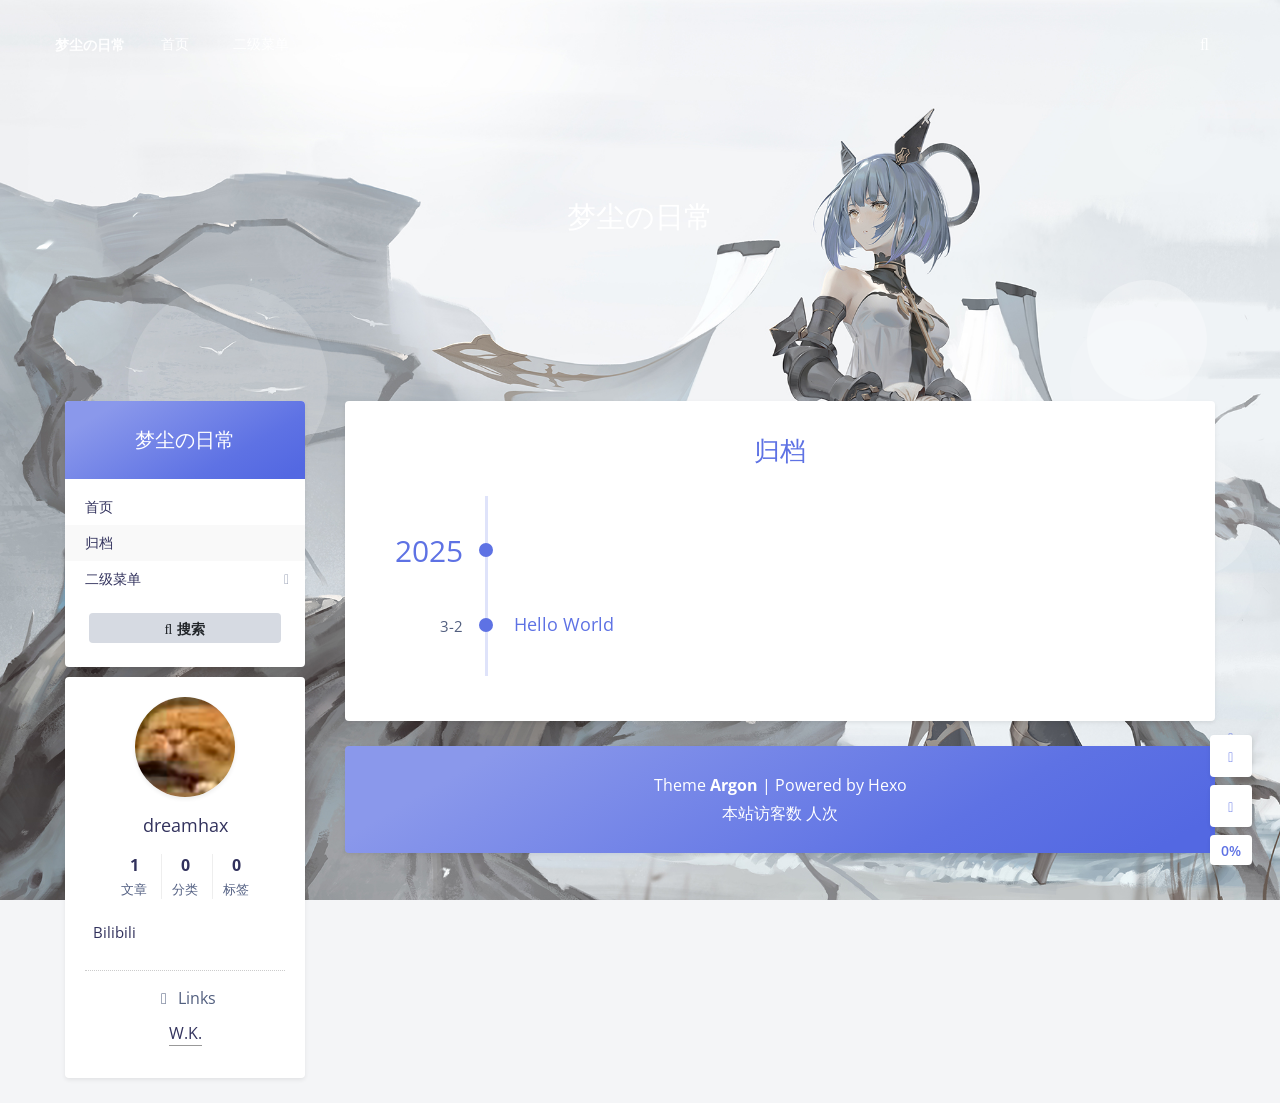
==== archives/index.html @ 92e12eee "Site updated: 2025-03-02 21:09:23" ====
<!DOCTYPE html>

<html class="article-header-style-default">
<head>
	
	<title>归档 - 梦尘の日常</title>
	<meta charset="utf-8">
	
		<meta name="viewport" content="width=device-width, initial-scale=1, maximum-scale=1, user-scalable=no">
	
	<meta property="og:type" content="website">
<meta property="og:title" content="梦尘の日常">
<meta property="og:url" content="https://dreamhax.cc/archives/index.html">
<meta property="og:site_name" content="梦尘の日常">
<meta property="og:locale" content="zh_CN">
<meta property="article:author" content="dreamhax">
<meta name="twitter:card" content="summary">

	<meta name="theme-color" content="#5e72e4">
	<meta name="theme-color-rgb" content="94,114,228">
	<meta name="theme-color-origin" content="#5e72e4">
	<meta name="argon-enable-custom-theme-color" content="true">
	<meta name="theme-card-radius" content="4">
	<meta name="theme-version" content="1.0.2">
	<link rel="icon" href="/assets/img/favicon.ico" type="image/x-icon">
	<link rel="shortcut icon" href="/assets/img/favicon.ico" type="image/x-icon">

	
<link rel="stylesheet" href="/assets/argon_css_merged.css">

	
<link rel="stylesheet" href="/style.css">

	
<link rel="stylesheet" href="//fonts.loli.net/css?family=Open+Sans:300,400,600,700|Noto+Serif+SC:300,600&display=swap.css">

	
<script src="/assets/argon_js_merged.js"></script>

	
<script src="/assets/js/argon.min.js"></script>

	
<script src="//busuanzi.ibruce.info/busuanzi/2.3/busuanzi.pure.mini.js"></script>


	

	<script>
		var argonConfig = {
			language: "zh_CN",
			
				zoomify: {
					duration: 200,
					easing: "cubic-bezier(0.4,0,0,1)",
					scale: 0.9
				},
			
			pangu: "false",
			
				lazyload: {
					threshold: 800,
					effect: "fadeIn"
				},
			
			disable_pjax: false,
			headroom: false
		}
	</script>
	<script>
		var darkmodeAutoSwitch = "false";
		function setDarkmode(enable){
			if (enable == true){
				$("html").addClass("darkmode");
			}else{
				$("html").removeClass("darkmode");
			}
			$(window).trigger("scroll");
		}
		function toggleDarkmode(){
			if ($("html").hasClass("darkmode")){
				setDarkmode(false);
				sessionStorage.setItem("Argon_Enable_Dark_Mode", "false");
			}else{
				setDarkmode(true);
				sessionStorage.setItem("Argon_Enable_Dark_Mode", "true");
			}
		}
		if (sessionStorage.getItem("Argon_Enable_Dark_Mode") == "true"){
			setDarkmode(true);
		}
		function toggleDarkmodeByPrefersColorScheme(media){
			if (sessionStorage.getItem('Argon_Enable_Dark_Mode') == "false" || sessionStorage.getItem('Argon_Enable_Dark_Mode') == "true"){
				return;
			}
			if (media.matches){
				setDarkmode(true);
			}else{
				setDarkmode(false);
			}
		}
		function toggleDarkmodeByTime(){
			if (sessionStorage.getItem('Argon_Enable_Dark_Mode') == "false" || sessionStorage.getItem('Argon_Enable_Dark_Mode') == "true"){
				return;
			}
			let hour = new Date().getHours();
			if (hour < 7 || hour >= 22){
				setDarkmode(true);
			}else{
				setDarkmode(false);
			}
		}
		if (darkmodeAutoSwitch == 'system'){
			var darkmodeMediaQuery = window.matchMedia("(prefers-color-scheme: dark)");
			darkmodeMediaQuery.addListener(toggleDarkmodeByPrefersColorScheme);
			toggleDarkmodeByPrefersColorScheme(darkmodeMediaQuery);
		}
		if (darkmodeAutoSwitch == 'time'){
			toggleDarkmodeByTime();
		}
		if (darkmodeAutoSwitch == 'alwayson'){
			setDarkmode(true);
		}

		function toggleAmoledDarkMode(){
			$("html").toggleClass("amoled-dark");
			if ($("html").hasClass("amoled-dark")){
				localStorage.setItem("Argon_Enable_Amoled_Dark_Mode", "true");
			}else{
				localStorage.setItem("Argon_Enable_Amoled_Dark_Mode", "false");
			}
		}
		if (localStorage.getItem("Argon_Enable_Amoled_Dark_Mode") == "true"){
			$("html").addClass("amoled-dark");
		}else if (localStorage.getItem("Argon_Enable_Amoled_Dark_Mode") == "false"){
			$("html").removeClass("amoled-dark");
		}
	</script>
	<script>
		if (navigator.userAgent.indexOf("Safari") !== -1 && navigator.userAgent.indexOf("Chrome") === -1){
			$("html").addClass("using-safari");
		}
	</script>

	
		
<script src="/assets/vendor/smoothscroll/smoothscroll1.js"></script>

	
<meta name="generator" content="Hexo 7.3.0"></head>



<style id="themecolor_css">
	
	:root{
		--themecolor: #5e72e4;
		--themecolor-dark0: #5368E2;
		--themecolor-dark: #485FE0;
		--themecolor-dark2: #324CDD;
		--themecolor-dark3: #233DD2;
		--themecolor-light: #8A98EB;
		--themecolor-rgbstr: 94,114,228;
		--themecolor-gradient: linear-gradient(150deg,var(--themecolor-light) 15%, var(--themecolor) 70%, var(--themecolor-dark0) 94%);

	}
</style>
<style id="theme_cardradius_css">
	:root{
		--card-radius: 4px;
	}
</style>

<body>
<div id="toolbar">
	<header class="header-global">
		<nav id="navbar-main" class="navbar navbar-main navbar-expand-lg navbar-transparent navbar-light bg-primary headroom--not-bottom headroom--not-top headroom--pinned">
			<div class="container">
				
				<button class="navbar-toggler" type="button" data-toggle="collapse" data-target="#navbar_global" aria-controls="navbar_global" aria-expanded="false" aria-label="Toggle navigation">
					<span class="navbar-toggler-icon"></span>
				</button>
				<a class="navbar-brand" href="/">梦尘の日常</a>
				<div class="navbar-collapse collapse" id="navbar_global">
					<div class="navbar-collapse-header">
						<div class="row">
							<div class="col-6 collapse-brand"></div>
							<div class="col-6 collapse-close">
								<button type="button" class="navbar-toggler" data-toggle="collapse" data-target="#navbar_global" aria-controls="navbar_global" aria-expanded="false" aria-label="Toggle navigation">
									<span></span>
									<span></span>
								</button>
							</div>
						</div>
					</div>
					<ul id="navbar_search_btn_mobile" class="navbar-nav align-items-lg-center ml-lg-auto">
						<li class="nav-item" data-toggle="modal" data-target="#argon_search_modal" style="padding-left: 5px;">
							<a class="nav-link nav-link-icon">
								<i class="fa fa-search"></i>
								<span class="nav-link-inner--text d-lg-none">搜索</span>
							</a>
						</li>
					</ul>
					
							<ul class='navbar-nav navbar-nav-hover align-items-lg-center'>
								
										<li class='nav-item'>
											<a href='/home' class='nav-link' >
												<i class='ni ni-book-bookmark d-lg-none'></i>
												<span class='nav-link-inner--text'>首页</span>
											</a>
											
										</li>
									
										<li class='nav-item dropdown'>
											<a href='' class='nav-link' onclick='return false;' data-toggle='dropdown' no-pjax>
												<i class='ni ni-book-bookmark d-lg-none'></i>
												<span class='nav-link-inner--text'>二级菜单</span>
											</a>
											
													<div class="dropdown-menu">
														
															<a href='/' class='dropdown-item'>归档</a>
														
													</div>
												
										</li>
									
							</ul>
						
					<ul class="navbar-nav align-items-lg-center ml-lg-auto">
						<li class="nav-item" data-toggle="modal" data-target="#argon_search_modal" id="navbar_search_btn_pc">
							<a class="nav-link nav-link-icon">
								<i class="fa fa-search"></i>
								<span class="nav-link-inner--text d-lg-none">搜索</span>
							</a>
						</li>
					</ul>
				</div>
				
				<div id="navbar_menu_mask" data-toggle="collapse" data-target="#navbar_global"></div>
			</div>
		</nav>
	</header>
</div>
<div class="modal fade" id="argon_search_modal" tabindex="-1" role="dialog" aria-labelledby="" aria-hidden="true">
	<div class="modal-dialog modal-dialog-centered modal-lg" role="document">
		<div class="modal-content">
			<div class="modal-header">
				<h5 class="modal-title">搜索</h5>
				<button type="button" class="close" data-dismiss="modal" aria-label="Close">
					<span aria-hidden="true">&times;</span>
				</button>
			</div>
			<div class="modal-body">
				<!-- TODO -->
<div class="form-group mb-3">
	<div class="input-group input-group-alternative">
		<div class="input-group-prepend">
			<span class="input-group-text"><i class="fa fa-search"></i></span>
		</div>
		<input id="local-search-input" class="form-control" placeholder="搜索什么..." type="text"  autocomplete="off" data-search.path="search.xml" data-config.root="/">
	</div>
	<div id="local-search-result"></div>
</div>

			</div>
		</div>
	</div>
</div>
<!--Banner-->
<section id="banner" class="banner section section-lg section-shaped">
	<div class="shape shape-style-1 shape-primary">
		<span></span>
		<span></span>
		<span></span>
		<span></span>
		<span></span>
		<span></span>
		<span></span>
		<span></span>
		<span></span>
	</div>

	
	<div id="banner_container" class="banner-container container text-center">
		
			<div class="banner-title text-white"><span class="banner-title-inner">梦尘の日常</span>
		
		</div>
	</div>
	
		<style>
			section.banner{
				background-image: url(/assets/img/banner.jpg) !important;
			}
		</style>
	
</section>


	<style>
		#content:before {
			content: '';
			display: block;
			position: fixed;
			left: 0;
			right: 0;
			top: 0;
			bottom: 0;
			z-index: -2;
			background: url(/assets/img/banner.png);
			background-position: center;
			background-size: cover;
			background-repeat: no-repeat;
			opacity: 1;
			transition: opacity .5s ease;
		}
		html.darkmode #content:before{
			filter: brightness(0.65);
		}
		
			#content:after {
				content: '';
				display: block;
				position: fixed;
				left: 0;
				right: 0;
				top: 0;
				bottom: 0;
				z-index: -2;
				background: url(/assets/img/bannerN.png);
				background-position: center;
				background-size: cover;
				background-repeat: no-repeat;
				opacity: 0;
				transition: opacity .5s ease;
			}
			html.darkmode #content:after {
				opacity: 1;
			}
			html.darkmode #content:before {
				opacity: 0;
			}
		
		
			#banner, #banner .shape {
				background: transparent !important;
			}
		
	</style>




<div id="float_action_buttons" class="float-action-buttons fabtns-unloaded">
	<button id="fabtn_toggle_sides" class="btn btn-icon btn-neutral fabtn shadow-sm" type="button" aria-hidden="true" tooltip-move-to-left="移至左侧" tooltip-move-to-right="移至右侧">
		<span class="btn-inner--icon fabtn-show-on-right"><i class="fa fa-caret-left"></i></span>
		<span class="btn-inner--icon fabtn-show-on-left"><i class="fa fa-caret-right"></i></span>
	</button>
	<button id="fabtn_back_to_top" class="btn btn-icon btn-neutral fabtn shadow-sm" type="button" aria-label="Back To Top" tooltip="回到顶部">
		<span class="btn-inner--icon"><i class="fa fa-angle-up"></i></span>
	</button>
	<button id="fabtn_go_to_comment" class="btn btn-icon btn-neutral fabtn shadow-sm d-none" type="button" style='display: none;'  aria-label="Comment" tooltip="评论">
		<span class="btn-inner--icon"><i class="fa fa-comment-o"></i></span>
	</button>
	<button id="fabtn_toggle_darkmode" class="btn btn-icon btn-neutral fabtn shadow-sm" type="button"  aria-label="Toggle Darkmode" tooltip-darkmode="夜间模式" tooltip-blackmode="暗黑模式" tooltip-lightmode="日间模式">
		<span class="btn-inner--icon"><i class="fa fa-moon-o"></i><i class='fa fa-lightbulb-o'></i></span>
	</button>
	<button id="fabtn_toggle_blog_settings_popup" class="btn btn-icon btn-neutral fabtn shadow-sm" type="button"  aria-label="Open Blog Settings Menu" tooltip="设置">
		<span class="btn-inner--icon"><i class="fa fa-cog"></i></span>
	</button>
	<div id="fabtn_blog_settings_popup" class="card shadow-sm" style="opacity: 0;" aria-hidden="true">
		<div id="close_blog_settings"><i class="fa fa-close"></i></div>
		<div class="blog-setting-item mt-3">
			<div style="transform: translateY(-4px);"><div id="blog_setting_toggle_darkmode_and_amoledarkmode" tooltip-switch-to-darkmode="切换到夜间模式" tooltip-switch-to-blackmode="切换到暗黑模式"><span>夜间模式</span><span>暗黑模式</span></div></div>
			<div style="flex: 1;"></div>
			<label id="blog_setting_darkmode_switch" class="custom-toggle">
				<span class="custom-toggle-slider rounded-circle"></span>
			</label>
		</div>
		<div class="blog-setting-item mt-3">
			<div style="flex: 1;">字体</div>
			<div>
				<button id="blog_setting_font_sans_serif" type="button" class="blog-setting-font btn btn-outline-primary blog-setting-selector-left">Sans Serif</button><button id="blog_setting_font_serif" type="button" class="blog-setting-font btn btn-outline-primary blog-setting-selector-right">Serif</button>
			</div>
		</div>
		<div class="blog-setting-item mt-3">
			<div style="flex: 1;">阴影</div>
			<div>
				<button id="blog_setting_shadow_small" type="button" class="blog-setting-shadow btn btn-outline-primary blog-setting-selector-left">浅阴影</button><button id="blog_setting_shadow_big" type="button" class="blog-setting-shadow btn btn-outline-primary blog-setting-selector-right">深阴影</button>
			</div>
		</div>
		<div class="blog-setting-item mt-3 mb-3">
			<div style="flex: 1;">滤镜</div>
			<div id="blog_setting_filters" class="ml-3">
				<button id="blog_setting_filter_off" type="button" class="blog-setting-filter-btn ml-0" filter-name="off">关闭</button>
				<button id="blog_setting_filter_sunset" type="button" class="blog-setting-filter-btn" filter-name="sunset">日落</button>
				<button id="blog_setting_filter_darkness" type="button" class="blog-setting-filter-btn" filter-name="darkness">暗化</button>
				<button id="blog_setting_filter_grayscale" type="button" class="blog-setting-filter-btn" filter-name="grayscale">灰度</button>
			</div>
		</div>
		<div class="blog-setting-item mb-3">
			<div id="blog_setting_card_radius_to_default" style="cursor: pointer;" tooltip="恢复默认">圆角</div>
			<div style="flex: 1;margin-left: 20px;margin-right: 8px;transform: translateY(2px);">
				<div id="blog_setting_card_radius"></div>
			</div>
		</div>
		
			<div class="blog-setting-item mt-1 mb-3">
				<div style="flex: 1;">主题色</div>
				<div id="theme-color-picker" class="ml-3"></div>
			</div>
		
	</div>
	<button id="fabtn_open_sidebar" class="btn btn-icon btn-neutral fabtn shadow-sm" type="button" aria-label="Open Sidebar Menu" tooltip="菜单">
		<span class="btn-inner--icon"><i class="fa fa-bars"></i></span>
	</button>
	<button id="fabtn_reading_progress" class="btn btn-icon btn-neutral fabtn shadow-sm" type="button" aria-hidden="true" tooltip="阅读进度">
		<div id="fabtn_reading_progress_bar" style="width: 0%;"></div>
		<span id="fabtn_reading_progress_details">0%</span>
	</button>
</div>

<div id="content" class="site-content">









<div class="page-information-card-container">
	
</div>

<div id="sidebar_mask"></div>
<aside id="leftbar" class="leftbar widget-area" role="complementary">
		
		<div id="leftbar_part1" class="widget widget_search card bg-white shadow-sm border-0">
			<div class="leftbar-banner card-body">
				<span class="leftbar-banner-title text-white">梦尘の日常</span>
				
				
			</div>
			
			
				<ul id='leftbar_part1_menu' class='leftbar-menu'>
					<li class='leftbar-menu-item'><a href='/'>首页</a></li><li class='leftbar-menu-item current'><a href='/archives'>归档</a></li><li class='leftbar-menu-item leftbar-menu-item-haschildren'><a no-pjax onclick='return false;'>二级菜单</a><ul class='leftbar-menu-item leftbar-menu-subitem shadow-sm'><li class='leftbar-menu-item leftbar-menu-item-haschildren'><a no-pjax onclick='return false;'>三级菜单</a><ul class='leftbar-menu-item leftbar-menu-subitem shadow-sm'><li class='leftbar-menu-item'><a href='/'>首页</a></li></ul></li></ul></li>
				</ul>
			
			<div class="card-body text-center leftbar-search-button">
				<button id="leftbar_search" class="btn btn-secondary btn-lg active btn-sm btn-block border-0" role="button" data-toggle="modal" data-target="#argon_search_modal" >
					<i class="menu-item-icon fa fa-search mr-0"></i> 搜索
				</button>
			</div>
		</div>
		<div id="leftbar_part2" class="widget widget_search card bg-white shadow-sm border-0">
			<div id="leftbar_part2_inner" class="card-body">
				
				<div class="nav-wrapper" style="padding-top: 5px; display:none; ">
	                <ul class="nav nav-pills nav-fill" role="tablist">
						
						<li class="nav-item sidebar-tab-switcher">
							<a class="active show" id="leftbar_tab_overview_btn" data-toggle="tab" href="#leftbar_tab_overview" role="tab" aria-controls="leftbar_tab_overview" no-pjax>站点概览</a>
						</li>
	                </ul>
				</div>
				<div>
					<div class="tab-content" style="padding: 10px 10px 0 10px;">
						
						<div class="tab-pane fade text-center active show" id="leftbar_tab_overview" role="tabpanel" aria-labelledby="leftbar_tab_overview_btn">
							<img id="leftbar_overview_author_image" src="/assets/img/auther.jpg" class="img-fluid rounded-circle shadow-sm" style="width: 100px;" alt="avatar">
							<h6 id="leftbar_overview_author_name">dreamhax</h6>
							<nav class="site-state">
								<div class="site-state-item site-state-posts">
									<a href="/archives">
										<span class="site-state-item-count">1</span>
										<span class="site-state-item-name">文章</span>
									</a>
								</div>
								<div class="site-state-item site-state-categories">
									<a data-toggle="modal" data-target="#blog_categories">
										<span class="site-state-item-count">0</span>
										<span class="site-state-item-name">分类</span>
									</a>
								</div>      
								<div class="site-state-item site-state-tags">
									<a data-toggle="modal" data-target="#blog_tags">
										<span class="site-state-item-count">0</span>
										<span class="site-state-item-name">标签</span>
									</a>
								</div>
							</nav>
							
									<div class="site-author-links">
										
											<div class='site-author-links-item'>
												<a href="https://space.bilibili.com/109259717" rel='noopener' target='_blank'>Bilibili</a>
											</div>
										
									</div>
								
							
									<div class='site-friend-links'>
										<div class='site-friend-links-title'><i class='fa fa-fw fa-link'></i> Links</div>
										<ul class='site-friend-links-ul'>
											
												<li class='site-friend-links-item'>
													<a href='https://acgfans.online' rel='noopener' target='_blank'>W.K.</a>
												</li>
											
										</ul>
									</div>
								
						</div>
					</div>
				</div>
			</div>
		</div>
</aside>
<div class="modal fade" id="blog_categories" tabindex="-1" role="dialog" aria-labelledby="" aria-hidden="true">
	<div class="modal-dialog modal-dialog-centered">
		<div class="modal-content">
			<div class="modal-header">
				<h5 class="modal-title">分类</h5>
				<button type="button" class="close" data-dismiss="modal" aria-label="Close">
					<span aria-hidden="true">&times;</span>
				</button>
			</div>
			<div class="modal-body">
				
			</div>
		</div>
	</div>
</div>
<div class="modal fade" id="blog_tags" tabindex="-1" role="dialog" aria-labelledby="" aria-hidden="true">
	<div class="modal-dialog modal-dialog-centered">
		<div class="modal-content">
			<div class="modal-header">
				<h5 class="modal-title">标签</h5>
				<button type="button" class="close" data-dismiss="modal" aria-label="Close">
					<span aria-hidden="true">&times;</span>
				</button>
			</div>
			<div class="modal-body">
				
			</div>
		</div>
	</div>
</div>


<div id="primary" class="content-area">
	<main id="main" class="site-main" role="main">
		
		
		
				<article class="post post-full card bg-white shadow-sm border-0">
	<header class="post-header text-center">
		<a class="post-title" href="/archives/">归档</a>
	</header>

	<div class="post-content" id="post_content">
		<div class='argon-timeline'>
			
						<div class='argon-timeline-node'>
							<div class='argon-timeline-time archive-timeline-year'>2025</div>
							<div class='argon-timeline-card card bg-gradient-secondary archive-timeline-title'></div>
						</div>
						
					<div class='argon-timeline-node'>
						<div class='argon-timeline-time'>3-2</div>
						<div class='argon-timeline-card card bg-gradient-secondary archive-timeline-title'>
							<a href="/2025/03/02/hello-world/">Hello World</a>
						</div>
					</div>
			
		</div>
	</div>
</article>

		
		
		

					<footer id="footer" class="site-footer card shadow-sm border-0">
						
						<div>Theme <a target="_blank" rel="noopener" href="https://github.com/solstice23/hexo-theme-argon"><strong>Argon</strong></a> | Powered by Hexo</div>
						<span id="busuanzi_container_site_uv">
							本站访客数 <span id="busuanzi_value_site_uv"></span> 人次
						</span>
					</footer>
				</main>
			</div>
		</div>
		
<script src="/argontheme.js"></script>

		
		
		

		

	</div>
</div>
<noscript>
	<style>
		article img.lazyload[src^="[data-uri]"]{display: none;}
		.comment-item-text .comment-sticker.lazyload{display: none;}
	</style>
</noscript>
</body>



</html>
---- assets/argon_css_merged.css ----
/* assets/css/argon.min.css */
:root{--blue:#5e72e4;--indigo:#5603ad;--purple:#8965e0;--pink:#f3a4b5;--red:#f5365c;--orange:#fb6340;--yellow:#ffd600;--green:#2dce89;--teal:#11cdef;--cyan:#2bffc6;--white:#fff;--gray:#8898aa;--gray-dark:#32325d;--light:#ced4da;--lighter:#e9ecef;--primary:#5e72e4;--secondary:#f4f5f7;--success:#2dce89;--info:#11cdef;--warning:#fb6340;--danger:#f5365c;--light:#adb5bd;--dark:#212529;--default:#172b4d;--white:#fff;--neutral:#fff;--darker:black;--breakpoint-xs:0;--breakpoint-sm:576px;--breakpoint-md:768px;--breakpoint-lg:992px;--breakpoint-xl:1200px;--font-family-sans-serif:-apple-system,BlinkMacSystemFont,'Segoe UI',Roboto,'Helvetica Neue',Arial,'Noto Sans',sans-serif,'Apple Color Emoji','Segoe UI Emoji','Segoe UI Symbol','Noto Color Emoji';--font-family-monospace:SFMono-Regular,Menlo,Monaco,Consolas,'Liberation Mono','Courier New',monospace}*,::after,::before{box-sizing:border-box}html{font-family:sans-serif;line-height:1.15;-webkit-text-size-adjust:100%;-webkit-tap-highlight-color:transparent}article,aside,figcaption,figure,footer,header,hgroup,main,nav,section{display:block}body{font-family:'Open Sans',sans-serif;font-size:1rem;font-weight:400;line-height:1.5;margin:0;text-align:left;color:#525f7f;background-color:#fff}[tabindex='-1']:focus{outline:0!important}hr{overflow:visible;box-sizing:content-box;height:0}h1,h2,h3,h4,h5,h6{margin-top:0;margin-bottom:.5rem}p{margin-top:0;margin-bottom:1rem}abbr[data-original-title],abbr[title]{cursor:help;text-decoration:underline;text-decoration:underline dotted;border-bottom:0;-webkit-text-decoration:underline dotted;text-decoration-skip-ink:none}address{font-style:normal;line-height:inherit;margin-bottom:1rem}dl,ol,ul{margin-top:0;margin-bottom:1rem}ol ol,ol ul,ul ol,ul ul{margin-bottom:0}dt{font-weight:600}dd{margin-bottom:.5rem;margin-left:0}blockquote{margin:0 0 1rem}b,strong{font-weight:bolder}small{font-size:80%}sub,sup{font-size:75%;line-height:0;position:relative;vertical-align:baseline}sub{bottom:-.25em}sup{top:-.5em}a{text-decoration:none;color:#5e72e4;background-color:transparent}a:hover{text-decoration:none;color:#233dd2}a:not([href]):not([tabindex]){text-decoration:none;color:inherit}a:not([href]):not([tabindex]):focus,a:not([href]):not([tabindex]):hover{text-decoration:none;color:inherit}a:not([href]):not([tabindex]):focus{outline:0}code,kbd,pre,samp{font-family:SFMono-Regular,Menlo,Monaco,Consolas,'Liberation Mono','Courier New',monospace;font-size:1em}pre{overflow:auto;margin-top:0;margin-bottom:1rem}figure{margin:0 0 1rem}img{vertical-align:middle;border-style:none}svg{overflow:hidden;vertical-align:middle}table{border-collapse:collapse}caption{padding-top:1rem;padding-bottom:1rem;caption-side:bottom;text-align:left;color:#8898aa}th{text-align:inherit}label{display:inline-block;margin-bottom:.5rem}button{border-radius:0}button:focus{outline:1px dotted;outline:5px auto -webkit-focus-ring-color}button,input,optgroup,select,textarea{font-family:inherit;font-size:inherit;line-height:inherit;margin:0}button,input{overflow:visible}button,select{text-transform:none}select{word-wrap:normal}[type=button],[type=reset],[type=submit],button{-webkit-appearance:button}[type=button]:not(:disabled),[type=reset]:not(:disabled),[type=submit]:not(:disabled),button:not(:disabled){cursor:pointer}[type=button]::-moz-focus-inner,[type=reset]::-moz-focus-inner,[type=submit]::-moz-focus-inner,button::-moz-focus-inner{padding:0;border-style:none}input[type=checkbox],input[type=radio]{box-sizing:border-box;padding:0}input[type=date],input[type=datetime-local],input[type=month],input[type=time]{-webkit-appearance:listbox}textarea{overflow:auto;resize:vertical}fieldset{min-width:0;margin:0;padding:0;border:0}legend{font-size:1.5rem;line-height:inherit;display:block;width:100%;max-width:100%;margin-bottom:.5rem;padding:0;white-space:normal;color:inherit}progress{vertical-align:baseline}[type=number]::-webkit-inner-spin-button,[type=number]::-webkit-outer-spin-button{height:auto}[type=search]{outline-offset:-2px;-webkit-appearance:none}[type=search]::-webkit-search-decoration{-webkit-appearance:none}::-webkit-file-upload-button{font:inherit;-webkit-appearance:button}output{display:inline-block}summary{display:list-item;cursor:pointer}template{display:none}[hidden]{display:none!important}.h1,.h2,.h3,.h4,.h5,.h6,h1,h2,h3,h4,h5,h6{font-family:inherit;font-weight:400;line-height:1.5;margin-bottom:.5rem;color:#32325d}.h1,h1{font-size:2.5rem}.h2,h2{font-size:2rem}.h3,h3{font-size:1.75rem}.h4,h4{font-size:1.5rem}.h5,h5{font-size:1.25rem}.h6,h6{font-size:1rem}.lead{font-size:1.25rem;font-weight:300}.display-1{font-size:3.3rem;font-weight:600;line-height:1.5}.display-2{font-size:2.75rem;font-weight:600;line-height:1.5}.display-3{font-size:2.1875rem;font-weight:600;line-height:1.5}.display-4{font-size:1.6275rem;font-weight:600;line-height:1.5}hr{margin-top:2rem;margin-bottom:2rem;border:0;border-top:.0625rem solid rgba(0,0,0,.1)}.small,small{font-size:80%;font-weight:400}.mark,mark{padding:.2em;background-color:#fcf8e3}.list-unstyled{padding-left:0;list-style:none}.list-inline{padding-left:0;list-style:none}.list-inline-item{display:inline-block}.list-inline-item:not(:last-child){margin-right:.5rem}.initialism{font-size:90%;text-transform:uppercase}.blockquote{font-size:1.25rem;margin-bottom:1rem}.blockquote-footer{font-size:80%;display:block;color:#8898aa}.blockquote-footer::before{content:'\2014\00A0'}.img-fluid{max-width:100%;height:auto}.img-thumbnail{max-width:100%;height:auto;padding:.25rem;border:.0625rem solid #dee2e6;border-radius:.25rem;background-color:#fff;box-shadow:0 1px 2px rgba(0,0,0,.075)}.figure{display:inline-block}.figure-img{line-height:1;margin-bottom:.5rem}.figure-caption{font-size:90%;color:#8898aa}code{font-size:87.5%;word-break:break-word;color:#f3a4b5}a>code{color:inherit}kbd{font-size:87.5%;padding:.2rem .4rem;color:#fff;border-radius:.2rem;background-color:#212529;box-shadow:inset 0 -.1rem 0 rgba(0,0,0,.25)}kbd kbd{font-size:100%;font-weight:600;padding:0;box-shadow:none}pre{font-size:87.5%;display:block;color:#212529}pre code{font-size:inherit;word-break:normal;color:inherit}.pre-scrollable{overflow-y:scroll;max-height:340px}.container{width:100%;margin-right:auto;margin-left:auto;padding-right:15px;padding-left:15px}@media (min-width:576px){.container{max-width:540px}}@media (min-width:768px){.container{max-width:720px}}@media (min-width:992px){.container{max-width:960px}}@media (min-width:1200px){.container{max-width:1040px}}.container-fluid{width:100%;margin-right:auto;margin-left:auto;padding-right:15px;padding-left:15px}.row{display:flex;margin-right:-15px;margin-left:-15px;flex-wrap:wrap}.no-gutters{margin-right:0;margin-left:0}.no-gutters>.col,.no-gutters>[class*=col-]{padding-right:0;padding-left:0}.col,.col-1,.col-10,.col-11,.col-12,.col-2,.col-3,.col-4,.col-5,.col-6,.col-7,.col-8,.col-9,.col-auto,.col-lg,.col-lg-1,.col-lg-10,.col-lg-11,.col-lg-12,.col-lg-2,.col-lg-3,.col-lg-4,.col-lg-5,.col-lg-6,.col-lg-7,.col-lg-8,.col-lg-9,.col-lg-auto,.col-md,.col-md-1,.col-md-10,.col-md-11,.col-md-12,.col-md-2,.col-md-3,.col-md-4,.col-md-5,.col-md-6,.col-md-7,.col-md-8,.col-md-9,.col-md-auto,.col-sm,.col-sm-1,.col-sm-10,.col-sm-11,.col-sm-12,.col-sm-2,.col-sm-3,.col-sm-4,.col-sm-5,.col-sm-6,.col-sm-7,.col-sm-8,.col-sm-9,.col-sm-auto,.col-xl,.col-xl-1,.col-xl-10,.col-xl-11,.col-xl-12,.col-xl-2,.col-xl-3,.col-xl-4,.col-xl-5,.col-xl-6,.col-xl-7,.col-xl-8,.col-xl-9,.col-xl-auto{position:relative;width:100%;padding-right:15px;padding-left:15px}.col{max-width:100%;flex-basis:0;flex-grow:1}.col-auto{width:auto;max-width:100%;flex:0 0 auto}.col-1{max-width:8.33333%;flex:0 0 8.33333%}.col-2{max-width:16.66667%;flex:0 0 16.66667%}.col-3{max-width:25%;flex:0 0 25%}.col-4{max-width:33.33333%;flex:0 0 33.33333%}.col-5{max-width:41.66667%;flex:0 0 41.66667%}.col-6{max-width:50%;flex:0 0 50%}.col-7{max-width:58.33333%;flex:0 0 58.33333%}.col-8{max-width:66.66667%;flex:0 0 66.66667%}.col-9{max-width:75%;flex:0 0 75%}.col-10{max-width:83.33333%;flex:0 0 83.33333%}.col-11{max-width:91.66667%;flex:0 0 91.66667%}.col-12{max-width:100%;flex:0 0 100%}.order-first{order:-1}.order-last{order:13}.order-0{order:0}.order-1{order:1}.order-2{order:2}.order-3{order:3}.order-4{order:4}.order-5{order:5}.order-6{order:6}.order-7{order:7}.order-8{order:8}.order-9{order:9}.order-10{order:10}.order-11{order:11}.order-12{order:12}.offset-1{margin-left:8.33333%}.offset-2{margin-left:16.66667%}.offset-3{margin-left:25%}.offset-4{margin-left:33.33333%}.offset-5{margin-left:41.66667%}.offset-6{margin-left:50%}.offset-7{margin-left:58.33333%}.offset-8{margin-left:66.66667%}.offset-9{margin-left:75%}.offset-10{margin-left:83.33333%}.offset-11{margin-left:91.66667%}@media (min-width:576px){.col-sm{max-width:100%;flex-basis:0;flex-grow:1}.col-sm-auto{width:auto;max-width:100%;flex:0 0 auto}.col-sm-1{max-width:8.33333%;flex:0 0 8.33333%}.col-sm-2{max-width:16.66667%;flex:0 0 16.66667%}.col-sm-3{max-width:25%;flex:0 0 25%}.col-sm-4{max-width:33.33333%;flex:0 0 33.33333%}.col-sm-5{max-width:41.66667%;flex:0 0 41.66667%}.col-sm-6{max-width:50%;flex:0 0 50%}.col-sm-7{max-width:58.33333%;flex:0 0 58.33333%}.col-sm-8{max-width:66.66667%;flex:0 0 66.66667%}.col-sm-9{max-width:75%;flex:0 0 75%}.col-sm-10{max-width:83.33333%;flex:0 0 83.33333%}.col-sm-11{max-width:91.66667%;flex:0 0 91.66667%}.col-sm-12{max-width:100%;flex:0 0 100%}.order-sm-first{order:-1}.order-sm-last{order:13}.order-sm-0{order:0}.order-sm-1{order:1}.order-sm-2{order:2}.order-sm-3{order:3}.order-sm-4{order:4}.order-sm-5{order:5}.order-sm-6{order:6}.order-sm-7{order:7}.order-sm-8{order:8}.order-sm-9{order:9}.order-sm-10{order:10}.order-sm-11{order:11}.order-sm-12{order:12}.offset-sm-0{margin-left:0}.offset-sm-1{margin-left:8.33333%}.offset-sm-2{margin-left:16.66667%}.offset-sm-3{margin-left:25%}.offset-sm-4{margin-left:33.33333%}.offset-sm-5{margin-left:41.66667%}.offset-sm-6{margin-left:50%}.offset-sm-7{margin-left:58.33333%}.offset-sm-8{margin-left:66.66667%}.offset-sm-9{margin-left:75%}.offset-sm-10{margin-left:83.33333%}.offset-sm-11{margin-left:91.66667%}}@media (min-width:768px){.col-md{max-width:100%;flex-basis:0;flex-grow:1}.col-md-auto{width:auto;max-width:100%;flex:0 0 auto}.col-md-1{max-width:8.33333%;flex:0 0 8.33333%}.col-md-2{max-width:16.66667%;flex:0 0 16.66667%}.col-md-3{max-width:25%;flex:0 0 25%}.col-md-4{max-width:33.33333%;flex:0 0 33.33333%}.col-md-5{max-width:41.66667%;flex:0 0 41.66667%}.col-md-6{max-width:50%;flex:0 0 50%}.col-md-7{max-width:58.33333%;flex:0 0 58.33333%}.col-md-8{max-width:66.66667%;flex:0 0 66.66667%}.col-md-9{max-width:75%;flex:0 0 75%}.col-md-10{max-width:83.33333%;flex:0 0 83.33333%}.col-md-11{max-width:91.66667%;flex:0 0 91.66667%}.col-md-12{max-width:100%;flex:0 0 100%}.order-md-first{order:-1}.order-md-last{order:13}.order-md-0{order:0}.order-md-1{order:1}.order-md-2{order:2}.order-md-3{order:3}.order-md-4{order:4}.order-md-5{order:5}.order-md-6{order:6}.order-md-7{order:7}.order-md-8{order:8}.order-md-9{order:9}.order-md-10{order:10}.order-md-11{order:11}.order-md-12{order:12}.offset-md-0{margin-left:0}.offset-md-1{margin-left:8.33333%}.offset-md-2{margin-left:16.66667%}.offset-md-3{margin-left:25%}.offset-md-4{margin-left:33.33333%}.offset-md-5{margin-left:41.66667%}.offset-md-6{margin-left:50%}.offset-md-7{margin-left:58.33333%}.offset-md-8{margin-left:66.66667%}.offset-md-9{margin-left:75%}.offset-md-10{margin-left:83.33333%}.offset-md-11{margin-left:91.66667%}}@media (min-width:992px){.col-lg{max-width:100%;flex-basis:0;flex-grow:1}.col-lg-auto{width:auto;max-width:100%;flex:0 0 auto}.col-lg-1{max-width:8.33333%;flex:0 0 8.33333%}.col-lg-2{max-width:16.66667%;flex:0 0 16.66667%}.col-lg-3{max-width:25%;flex:0 0 25%}.col-lg-4{max-width:33.33333%;flex:0 0 33.33333%}.col-lg-5{max-width:41.66667%;flex:0 0 41.66667%}.col-lg-6{max-width:50%;flex:0 0 50%}.col-lg-7{max-width:58.33333%;flex:0 0 58.33333%}.col-lg-8{max-width:66.66667%;flex:0 0 66.66667%}.col-lg-9{max-width:75%;flex:0 0 75%}.col-lg-10{max-width:83.33333%;flex:0 0 83.33333%}.col-lg-11{max-width:91.66667%;flex:0 0 91.66667%}.col-lg-12{max-width:100%;flex:0 0 100%}.order-lg-first{order:-1}.order-lg-last{order:13}.order-lg-0{order:0}.order-lg-1{order:1}.order-lg-2{order:2}.order-lg-3{order:3}.order-lg-4{order:4}.order-lg-5{order:5}.order-lg-6{order:6}.order-lg-7{order:7}.order-lg-8{order:8}.order-lg-9{order:9}.order-lg-10{order:10}.order-lg-11{order:11}.order-lg-12{order:12}.offset-lg-0{margin-left:0}.offset-lg-1{margin-left:8.33333%}.offset-lg-2{margin-left:16.66667%}.offset-lg-3{margin-left:25%}.offset-lg-4{margin-left:33.33333%}.offset-lg-5{margin-left:41.66667%}.offset-lg-6{margin-left:50%}.offset-lg-7{margin-left:58.33333%}.offset-lg-8{margin-left:66.66667%}.offset-lg-9{margin-left:75%}.offset-lg-10{margin-left:83.33333%}.offset-lg-11{margin-left:91.66667%}}@media (min-width:1200px){.col-xl{max-width:100%;flex-basis:0;flex-grow:1}.col-xl-auto{width:auto;max-width:100%;flex:0 0 auto}.col-xl-1{max-width:8.33333%;flex:0 0 8.33333%}.col-xl-2{max-width:16.66667%;flex:0 0 16.66667%}.col-xl-3{max-width:25%;flex:0 0 25%}.col-xl-4{max-width:33.33333%;flex:0 0 33.33333%}.col-xl-5{max-width:41.66667%;flex:0 0 41.66667%}.col-xl-6{max-width:50%;flex:0 0 50%}.col-xl-7{max-width:58.33333%;flex:0 0 58.33333%}.col-xl-8{max-width:66.66667%;flex:0 0 66.66667%}.col-xl-9{max-width:75%;flex:0 0 75%}.col-xl-10{max-width:83.33333%;flex:0 0 83.33333%}.col-xl-11{max-width:91.66667%;flex:0 0 91.66667%}.col-xl-12{max-width:100%;flex:0 0 100%}.order-xl-first{order:-1}.order-xl-last{order:13}.order-xl-0{order:0}.order-xl-1{order:1}.order-xl-2{order:2}.order-xl-3{order:3}.order-xl-4{order:4}.order-xl-5{order:5}.order-xl-6{order:6}.order-xl-7{order:7}.order-xl-8{order:8}.order-xl-9{order:9}.order-xl-10{order:10}.order-xl-11{order:11}.order-xl-12{order:12}.offset-xl-0{margin-left:0}.offset-xl-1{margin-left:8.33333%}.offset-xl-2{margin-left:16.66667%}.offset-xl-3{margin-left:25%}.offset-xl-4{margin-left:33.33333%}.offset-xl-5{margin-left:41.66667%}.offset-xl-6{margin-left:50%}.offset-xl-7{margin-left:58.33333%}.offset-xl-8{margin-left:66.66667%}.offset-xl-9{margin-left:75%}.offset-xl-10{margin-left:83.33333%}.offset-xl-11{margin-left:91.66667%}}.table{width:100%;margin-bottom:1rem;color:#525f7f;background-color:transparent}.table td,.table th{padding:1rem;vertical-align:top;border-top:.0625rem solid #dee2e6}.table thead th{vertical-align:bottom;border-bottom:.125rem solid #dee2e6}.table tbody+tbody{border-top:.125rem solid #dee2e6}.table-sm td,.table-sm th{padding:.3rem}.table-bordered{border:.0625rem solid #dee2e6}.table-bordered td,.table-bordered th{border:.0625rem solid #dee2e6}.table-bordered thead td,.table-bordered thead th{border-bottom-width:.125rem}.table-borderless tbody+tbody,.table-borderless td,.table-borderless th,.table-borderless thead th{border:0}.table-striped tbody tr:nth-of-type(odd){background-color:rgba(0,0,0,.05)}.table-hover tbody tr:hover{color:#525f7f;background-color:rgba(0,0,0,.075)}.table-primary,.table-primary>td,.table-primary>th{background-color:#d2d8f7}.table-primary tbody+tbody,.table-primary td,.table-primary th,.table-primary thead th{border-color:#abb6f1}.table-hover .table-primary:hover{background-color:#bcc5f3}.table-hover .table-primary:hover>td,.table-hover .table-primary:hover>th{background-color:#bcc5f3}.table-secondary,.table-secondary>td,.table-secondary>th{background-color:#fcfcfd}.table-secondary tbody+tbody,.table-secondary td,.table-secondary th,.table-secondary thead th{border-color:#f9fafb}.table-hover .table-secondary:hover{background-color:#ededf3}.table-hover .table-secondary:hover>td,.table-hover .table-secondary:hover>th{background-color:#ededf3}.table-success,.table-success>td,.table-success>th{background-color:#c4f1de}.table-success tbody+tbody,.table-success td,.table-success th,.table-success thead th{border-color:#92e6c2}.table-hover .table-success:hover{background-color:#afecd2}.table-hover .table-success:hover>td,.table-hover .table-success:hover>th{background-color:#afecd2}.table-info,.table-info>td,.table-info>th{background-color:#bcf1fb}.table-info tbody+tbody,.table-info td,.table-info th,.table-info thead th{border-color:#83e5f7}.table-hover .table-info:hover{background-color:#a4ecfa}.table-hover .table-info:hover>td,.table-hover .table-info:hover>th{background-color:#a4ecfa}.table-warning,.table-warning>td,.table-warning>th{background-color:#fed3ca}.table-warning tbody+tbody,.table-warning td,.table-warning th,.table-warning thead th{border-color:#fdae9c}.table-hover .table-warning:hover{background-color:#febeb1}.table-hover .table-warning:hover>td,.table-hover .table-warning:hover>th{background-color:#febeb1}.table-danger,.table-danger>td,.table-danger>th{background-color:#fcc7d1}.table-danger tbody+tbody,.table-danger td,.table-danger th,.table-danger thead th{border-color:#fa96aa}.table-hover .table-danger:hover{background-color:#fbafbd}.table-hover .table-danger:hover>td,.table-hover .table-danger:hover>th{background-color:#fbafbd}.table-light,.table-light>td,.table-light>th{background-color:#e8eaed}.table-light tbody+tbody,.table-light td,.table-light th,.table-light thead th{border-color:#d4d9dd}.table-hover .table-light:hover{background-color:#dadde2}.table-hover .table-light:hover>td,.table-hover .table-light:hover>th{background-color:#dadde2}.table-dark,.table-dark>td,.table-dark>th{background-color:#c1c2c3}.table-dark tbody+tbody,.table-dark td,.table-dark th,.table-dark thead th{border-color:#8c8e90}.table-hover .table-dark:hover{background-color:#b4b5b6}.table-hover .table-dark:hover>td,.table-hover .table-dark:hover>th{background-color:#b4b5b6}.table-default,.table-default>td,.table-default>th{background-color:#bec4cd}.table-default tbody+tbody,.table-default td,.table-default th,.table-default thead th{border-color:#8691a2}.table-hover .table-default:hover{background-color:#b0b7c2}.table-hover .table-default:hover>td,.table-hover .table-default:hover>th{background-color:#b0b7c2}.table-white,.table-white>td,.table-white>th{background-color:#fff}.table-white tbody+tbody,.table-white td,.table-white th,.table-white thead th{border-color:#fff}.table-hover .table-white:hover{background-color:#f2f2f2}.table-hover .table-white:hover>td,.table-hover .table-white:hover>th{background-color:#f2f2f2}.table-neutral,.table-neutral>td,.table-neutral>th{background-color:#fff}.table-neutral tbody+tbody,.table-neutral td,.table-neutral th,.table-neutral thead th{border-color:#fff}.table-hover .table-neutral:hover{background-color:#f2f2f2}.table-hover .table-neutral:hover>td,.table-hover .table-neutral:hover>th{background-color:#f2f2f2}.table-darker,.table-darker>td,.table-darker>th{background-color:#b8b8b8}.table-darker tbody+tbody,.table-darker td,.table-darker th,.table-darker thead th{border-color:#7a7a7a}.table-hover .table-darker:hover{background-color:#ababab}.table-hover .table-darker:hover>td,.table-hover .table-darker:hover>th{background-color:#ababab}.table-active,.table-active>td,.table-active>th{background-color:rgba(0,0,0,.075)}.table-hover .table-active:hover{background-color:rgba(0,0,0,.075)}.table-hover .table-active:hover>td,.table-hover .table-active:hover>th{background-color:rgba(0,0,0,.075)}.table .thead-dark th{color:#fff;border-color:#32383e;background-color:#212529}.table .thead-light th{color:#525f7f;border-color:#dee2e6;background-color:#e9ecef}.table-dark{color:#fff;background-color:#212529}.table-dark td,.table-dark th,.table-dark thead th{border-color:#32383e}.table-dark.table-bordered{border:0}.table-dark.table-striped tbody tr:nth-of-type(odd){background-color:rgba(255,255,255,.05)}.table-dark.table-hover tbody tr:hover{color:#fff;background-color:rgba(255,255,255,.075)}@media (max-width:575.98px){.table-responsive-sm{display:block;overflow-x:auto;width:100%;-webkit-overflow-scrolling:touch}.table-responsive-sm>.table-bordered{border:0}}@media (max-width:767.98px){.table-responsive-md{display:block;overflow-x:auto;width:100%;-webkit-overflow-scrolling:touch}.table-responsive-md>.table-bordered{border:0}}@media (max-width:991.98px){.table-responsive-lg{display:block;overflow-x:auto;width:100%;-webkit-overflow-scrolling:touch}.table-responsive-lg>.table-bordered{border:0}}@media (max-width:1199.98px){.table-responsive-xl{display:block;overflow-x:auto;width:100%;-webkit-overflow-scrolling:touch}.table-responsive-xl>.table-bordered{border:0}}.table-responsive{display:block;overflow-x:auto;width:100%;-webkit-overflow-scrolling:touch}.table-responsive>.table-bordered{border:0}.form-control{font-size:.875rem;font-weight:400;line-height:1.5;display:block;width:100%;height:calc(1.5em + 1.25rem + 2px);padding:.625rem .75rem;transition:all .2s cubic-bezier(.68,-.55,.265,1.55);color:#8898aa;border:1px solid #cad1d7;border-radius:.25rem;background-color:#fff;background-clip:padding-box;box-shadow:none}@media (prefers-reduced-motion:reduce){.form-control{transition:none}}.form-control::-ms-expand{border:0;background-color:transparent}.form-control:focus{color:#8898aa;border-color:rgba(50,151,211,.25);outline:0;background-color:#fff;box-shadow:none,none}.form-control::-ms-input-placeholder{opacity:1;color:#adb5bd}.form-control::placeholder{opacity:1;color:#adb5bd}.form-control:disabled,.form-control[readonly]{opacity:1;background-color:#e9ecef}select.form-control:focus::-ms-value{color:#8898aa;background-color:#fff}.form-control-file,.form-control-range{display:block;width:100%}.col-form-label{font-size:inherit;line-height:1.5;margin-bottom:0;padding-top:calc(.625rem + 1px);padding-bottom:calc(.625rem + 1px)}.col-form-label-lg{font-size:.875rem;line-height:1.5;padding-top:calc(.875rem + 1px);padding-bottom:calc(.875rem + 1px)}.col-form-label-sm{font-size:.75rem;line-height:1.5;padding-top:calc(.25rem + 1px);padding-bottom:calc(.25rem + 1px)}.form-control-plaintext{line-height:1.5;display:block;width:100%;margin-bottom:0;padding-top:.625rem;padding-bottom:.625rem;color:#525f7f;border:solid transparent;border-width:1px 0;background-color:transparent}.form-control-plaintext.form-control-lg,.form-control-plaintext.form-control-sm{padding-right:0;padding-left:0}.form-control-sm{font-size:.75rem;line-height:1.5;height:calc(1.5em + .5rem + 2px);padding:.25rem .5rem;border-radius:.2rem}.form-control-lg{font-size:.875rem;line-height:1.5;height:calc(1.5em + 1.75rem + 2px);padding:.875rem 1rem;border-radius:.3rem}select.form-control[multiple],select.form-control[size]{height:auto}textarea.form-control{height:auto}.form-group{margin-bottom:1rem}.form-text{display:block;margin-top:.25rem}.form-row{display:flex;margin-right:-5px;margin-left:-5px;flex-wrap:wrap}.form-row>.col,.form-row>[class*=col-]{padding-right:5px;padding-left:5px}.form-check{position:relative;display:block;padding-left:1.25rem}.form-check-input{position:absolute;margin-top:.3rem;margin-left:-1.25rem}.form-check-input:disabled~.form-check-label{color:#8898aa}.form-check-label{margin-bottom:0}.form-check-inline{display:inline-flex;margin-right:.75rem;padding-left:0;align-items:center}.form-check-inline .form-check-input{position:static;margin-top:0;margin-right:.3125rem;margin-left:0}.valid-feedback{font-size:80%;display:none;width:100%;margin-top:.25rem;color:#2dce89}.valid-tooltip{font-size:.875rem;line-height:1;position:absolute;z-index:5;top:100%;display:none;max-width:100%;margin-top:.1rem;padding:.5rem;color:#fff;border-radius:.2rem;background-color:rgba(45,206,137,.8)}.custom-select.is-valid,.form-control.is-valid,.was-validated .custom-select:valid,.was-validated .form-control:valid{border-color:#2dce89}.custom-select.is-valid:focus,.form-control.is-valid:focus,.was-validated .custom-select:valid:focus,.was-validated .form-control:valid:focus{border-color:#2dce89}.custom-select.is-valid~.valid-feedback,.custom-select.is-valid~.valid-tooltip,.form-control.is-valid~.valid-feedback,.form-control.is-valid~.valid-tooltip,.was-validated .custom-select:valid~.valid-feedback,.was-validated .custom-select:valid~.valid-tooltip,.was-validated .form-control:valid~.valid-feedback,.was-validated .form-control:valid~.valid-tooltip{display:block}.form-check-input.is-valid~.form-check-label,.was-validated .form-check-input:valid~.form-check-label{color:#2dce89}.form-check-input.is-valid~.valid-feedback,.form-check-input.is-valid~.valid-tooltip,.was-validated .form-check-input:valid~.valid-feedback,.was-validated .form-check-input:valid~.valid-tooltip{display:block}.custom-control-input.is-valid~.custom-control-label,.was-validated .custom-control-input:valid~.custom-control-label{color:#2dce89}.custom-control-input.is-valid~.custom-control-label::before,.was-validated .custom-control-input:valid~.custom-control-label::before{border-color:#93e7c3;background-color:#93e7c3}.custom-control-input.is-valid~.valid-feedback,.custom-control-input.is-valid~.valid-tooltip,.was-validated .custom-control-input:valid~.valid-feedback,.was-validated .custom-control-input:valid~.valid-tooltip{display:block}.custom-control-input.is-valid:checked~.custom-control-label::before,.was-validated .custom-control-input:valid:checked~.custom-control-label::before{border-color:#93e7c3;background-color:#54daa1}.custom-control-input.is-valid:focus~.custom-control-label::before,.was-validated .custom-control-input:valid:focus~.custom-control-label::before{box-shadow:0 0 0 1px #fff,0 0 0 0 rgba(45,206,137,.25)}.custom-file-input.is-valid~.custom-file-label,.was-validated .custom-file-input:valid~.custom-file-label{border-color:#2dce89}.custom-file-input.is-valid~.custom-file-label::before,.was-validated .custom-file-input:valid~.custom-file-label::before{border-color:inherit}.custom-file-input.is-valid~.valid-feedback,.custom-file-input.is-valid~.valid-tooltip,.was-validated .custom-file-input:valid~.valid-feedback,.was-validated .custom-file-input:valid~.valid-tooltip{display:block}.custom-file-input.is-valid:focus~.custom-file-label,.was-validated .custom-file-input:valid:focus~.custom-file-label{box-shadow:0 0 0 0 rgba(45,206,137,.25)}.invalid-feedback{font-size:80%;display:none;width:100%;margin-top:.25rem;color:#fb6340}.invalid-tooltip{font-size:.875rem;line-height:1;position:absolute;z-index:5;top:100%;display:none;max-width:100%;margin-top:.1rem;padding:.5rem;color:#fff;border-radius:.2rem;background-color:rgba(251,99,64,.8)}.custom-select.is-invalid,.form-control.is-invalid,.was-validated .custom-select:invalid,.was-validated .form-control:invalid{border-color:#fb6340}.custom-select.is-invalid:focus,.form-control.is-invalid:focus,.was-validated .custom-select:invalid:focus,.was-validated .form-control:invalid:focus{border-color:#fb6340}.custom-select.is-invalid~.invalid-feedback,.custom-select.is-invalid~.invalid-tooltip,.form-control.is-invalid~.invalid-feedback,.form-control.is-invalid~.invalid-tooltip,.was-validated .custom-select:invalid~.invalid-feedback,.was-validated .custom-select:invalid~.invalid-tooltip,.was-validated .form-control:invalid~.invalid-feedback,.was-validated .form-control:invalid~.invalid-tooltip{display:block}.form-check-input.is-invalid~.form-check-label,.was-validated .form-check-input:invalid~.form-check-label{color:#fb6340}.form-check-input.is-invalid~.invalid-feedback,.form-check-input.is-invalid~.invalid-tooltip,.was-validated .form-check-input:invalid~.invalid-feedback,.was-validated .form-check-input:invalid~.invalid-tooltip{display:block}.custom-control-input.is-invalid~.custom-control-label,.was-validated .custom-control-input:invalid~.custom-control-label{color:#fb6340}.custom-control-input.is-invalid~.custom-control-label::before,.was-validated .custom-control-input:invalid~.custom-control-label::before{border-color:#fec9bd;background-color:#fec9bd}.custom-control-input.is-invalid~.invalid-feedback,.custom-control-input.is-invalid~.invalid-tooltip,.was-validated .custom-control-input:invalid~.invalid-feedback,.was-validated .custom-control-input:invalid~.invalid-tooltip{display:block}.custom-control-input.is-invalid:checked~.custom-control-label::before,.was-validated .custom-control-input:invalid:checked~.custom-control-label::before{border-color:#fec9bd;background-color:#fc8c72}.custom-control-input.is-invalid:focus~.custom-control-label::before,.was-validated .custom-control-input:invalid:focus~.custom-control-label::before{box-shadow:0 0 0 1px #fff,0 0 0 0 rgba(251,99,64,.25)}.custom-file-input.is-invalid~.custom-file-label,.was-validated .custom-file-input:invalid~.custom-file-label{border-color:#fb6340}.custom-file-input.is-invalid~.custom-file-label::before,.was-validated .custom-file-input:invalid~.custom-file-label::before{border-color:inherit}.custom-file-input.is-invalid~.invalid-feedback,.custom-file-input.is-invalid~.invalid-tooltip,.was-validated .custom-file-input:invalid~.invalid-feedback,.was-validated .custom-file-input:invalid~.invalid-tooltip{display:block}.custom-file-input.is-invalid:focus~.custom-file-label,.was-validated .custom-file-input:invalid:focus~.custom-file-label{box-shadow:0 0 0 0 rgba(251,99,64,.25)}.form-inline{display:flex;flex-flow:row wrap;align-items:center}.form-inline .form-check{width:100%}@media (min-width:576px){.form-inline label{display:flex;margin-bottom:0;align-items:center;justify-content:center}.form-inline .form-group{display:flex;margin-bottom:0;flex:0 0 auto;flex-flow:row wrap;align-items:center}.form-inline .form-control{display:inline-block;width:auto;vertical-align:middle}.form-inline .form-control-plaintext{display:inline-block}.form-inline .custom-select,.form-inline .input-group{width:auto}.form-inline .form-check{display:flex;width:auto;padding-left:0;align-items:center;justify-content:center}.form-inline .form-check-input{position:relative;margin-top:0;margin-right:.25rem;margin-left:0;flex-shrink:0}.form-inline .custom-control{align-items:center;justify-content:center}.form-inline .custom-control-label{margin-bottom:0}}.btn{font-size:.875rem;font-weight:600;line-height:1.5;display:inline-block;padding:.625rem 1.25rem;-webkit-user-select:none;-moz-user-select:none;-ms-user-select:none;user-select:none;transition:color .15s ease-in-out,background-color .15s ease-in-out,border-color .15s ease-in-out,box-shadow .15s ease-in-out;text-align:center;vertical-align:middle;color:#525f7f;border:1px solid transparent;border-radius:.25rem;background-color:transparent}@media (prefers-reduced-motion:reduce){.btn{transition:none}}.btn:hover{text-decoration:none;color:#525f7f}.btn.focus,.btn:focus{outline:0;box-shadow:0 7px 14px rgba(50,50,93,.1),0 3px 6px rgba(0,0,0,.08)}.btn.disabled,.btn:disabled{opacity:.65;box-shadow:none}.btn:not(:disabled):not(.disabled).active,.btn:not(:disabled):not(.disabled):active{box-shadow:none}.btn:not(:disabled):not(.disabled).active:focus,.btn:not(:disabled):not(.disabled):active:focus{box-shadow:0 7px 14px rgba(50,50,93,.1),0 3px 6px rgba(0,0,0,.08)}a.btn.disabled,fieldset:disabled a.btn{pointer-events:none}.btn-primary{color:#fff;border-color:#5e72e4;background-color:#5e72e4;box-shadow:0 4px 6px rgba(50,50,93,.11),0 1px 3px rgba(0,0,0,.08)}.btn-primary:hover{color:#fff;border-color:#5e72e4;background-color:#5e72e4}.btn-primary.focus,.btn-primary:focus{box-shadow:0 4px 6px rgba(50,50,93,.11),0 1px 3px rgba(0,0,0,.08),0 0 0 0 rgba(94,114,228,.5)}.btn-primary.disabled,.btn-primary:disabled{color:#fff;border-color:#5e72e4;background-color:#5e72e4}.btn-primary:not(:disabled):not(.disabled).active,.btn-primary:not(:disabled):not(.disabled):active,.show>.btn-primary.dropdown-toggle{color:#fff;border-color:#5e72e4;background-color:#324cdd}.btn-primary:not(:disabled):not(.disabled).active:focus,.btn-primary:not(:disabled):not(.disabled):active:focus,.show>.btn-primary.dropdown-toggle:focus{box-shadow:none,0 0 0 0 rgba(94,114,228,.5)}.btn-secondary{color:#212529;border-color:#f4f5f7;background-color:#f4f5f7;box-shadow:0 4px 6px rgba(50,50,93,.11),0 1px 3px rgba(0,0,0,.08)}.btn-secondary:hover{color:#212529;border-color:#f4f5f7;background-color:#f4f5f7}.btn-secondary.focus,.btn-secondary:focus{box-shadow:0 4px 6px rgba(50,50,93,.11),0 1px 3px rgba(0,0,0,.08),0 0 0 0 rgba(244,245,247,.5)}.btn-secondary.disabled,.btn-secondary:disabled{color:#212529;border-color:#f4f5f7;background-color:#f4f5f7}.btn-secondary:not(:disabled):not(.disabled).active,.btn-secondary:not(:disabled):not(.disabled):active,.show>.btn-secondary.dropdown-toggle{color:#212529;border-color:#f4f5f7;background-color:#d6dae2}.btn-secondary:not(:disabled):not(.disabled).active:focus,.btn-secondary:not(:disabled):not(.disabled):active:focus,.show>.btn-secondary.dropdown-toggle:focus{box-shadow:none,0 0 0 0 rgba(244,245,247,.5)}.btn-success{color:#fff;border-color:#2dce89;background-color:#2dce89;box-shadow:0 4px 6px rgba(50,50,93,.11),0 1px 3px rgba(0,0,0,.08)}.btn-success:hover{color:#fff;border-color:#2dce89;background-color:#2dce89}.btn-success.focus,.btn-success:focus{box-shadow:0 4px 6px rgba(50,50,93,.11),0 1px 3px rgba(0,0,0,.08),0 0 0 0 rgba(45,206,137,.5)}.btn-success.disabled,.btn-success:disabled{color:#fff;border-color:#2dce89;background-color:#2dce89}.btn-success:not(:disabled):not(.disabled).active,.btn-success:not(:disabled):not(.disabled):active,.show>.btn-success.dropdown-toggle{color:#fff;border-color:#2dce89;background-color:#24a46d}.btn-success:not(:disabled):not(.disabled).active:focus,.btn-success:not(:disabled):not(.disabled):active:focus,.show>.btn-success.dropdown-toggle:focus{box-shadow:none,0 0 0 0 rgba(45,206,137,.5)}.btn-info{color:#fff;border-color:#11cdef;background-color:#11cdef;box-shadow:0 4px 6px rgba(50,50,93,.11),0 1px 3px rgba(0,0,0,.08)}.btn-info:hover{color:#fff;border-color:#11cdef;background-color:#11cdef}.btn-info.focus,.btn-info:focus{box-shadow:0 4px 6px rgba(50,50,93,.11),0 1px 3px rgba(0,0,0,.08),0 0 0 0 rgba(17,205,239,.5)}.btn-info.disabled,.btn-info:disabled{color:#fff;border-color:#11cdef;background-color:#11cdef}.btn-info:not(:disabled):not(.disabled).active,.btn-info:not(:disabled):not(.disabled):active,.show>.btn-info.dropdown-toggle{color:#fff;border-color:#11cdef;background-color:#0da5c0}.btn-info:not(:disabled):not(.disabled).active:focus,.btn-info:not(:disabled):not(.disabled):active:focus,.show>.btn-info.dropdown-toggle:focus{box-shadow:none,0 0 0 0 rgba(17,205,239,.5)}.btn-warning{color:#fff;border-color:#fb6340;background-color:#fb6340;box-shadow:0 4px 6px rgba(50,50,93,.11),0 1px 3px rgba(0,0,0,.08)}.btn-warning:hover{color:#fff;border-color:#fb6340;background-color:#fb6340}.btn-warning.focus,.btn-warning:focus{box-shadow:0 4px 6px rgba(50,50,93,.11),0 1px 3px rgba(0,0,0,.08),0 0 0 0 rgba(251,99,64,.5)}.btn-warning.disabled,.btn-warning:disabled{color:#fff;border-color:#fb6340;background-color:#fb6340}.btn-warning:not(:disabled):not(.disabled).active,.btn-warning:not(:disabled):not(.disabled):active,.show>.btn-warning.dropdown-toggle{color:#fff;border-color:#fb6340;background-color:#fa3a0e}.btn-warning:not(:disabled):not(.disabled).active:focus,.btn-warning:not(:disabled):not(.disabled):active:focus,.show>.btn-warning.dropdown-toggle:focus{box-shadow:none,0 0 0 0 rgba(251,99,64,.5)}.btn-danger{color:#fff;border-color:#f5365c;background-color:#f5365c;box-shadow:0 4px 6px rgba(50,50,93,.11),0 1px 3px rgba(0,0,0,.08)}.btn-danger:hover{color:#fff;border-color:#f5365c;background-color:#f5365c}.btn-danger.focus,.btn-danger:focus{box-shadow:0 4px 6px rgba(50,50,93,.11),0 1px 3px rgba(0,0,0,.08),0 0 0 0 rgba(245,54,92,.5)}.btn-danger.disabled,.btn-danger:disabled{color:#fff;border-color:#f5365c;background-color:#f5365c}.btn-danger:not(:disabled):not(.disabled).active,.btn-danger:not(:disabled):not(.disabled):active,.show>.btn-danger.dropdown-toggle{color:#fff;border-color:#f5365c;background-color:#ec0c38}.btn-danger:not(:disabled):not(.disabled).active:focus,.btn-danger:not(:disabled):not(.disabled):active:focus,.show>.btn-danger.dropdown-toggle:focus{box-shadow:none,0 0 0 0 rgba(245,54,92,.5)}.btn-light{color:#fff;border-color:#adb5bd;background-color:#adb5bd;box-shadow:0 4px 6px rgba(50,50,93,.11),0 1px 3px rgba(0,0,0,.08)}.btn-light:hover{color:#fff;border-color:#adb5bd;background-color:#adb5bd}.btn-light.focus,.btn-light:focus{box-shadow:0 4px 6px rgba(50,50,93,.11),0 1px 3px rgba(0,0,0,.08),0 0 0 0 rgba(173,181,189,.5)}.btn-light.disabled,.btn-light:disabled{color:#fff;border-color:#adb5bd;background-color:#adb5bd}.btn-light:not(:disabled):not(.disabled).active,.btn-light:not(:disabled):not(.disabled):active,.show>.btn-light.dropdown-toggle{color:#fff;border-color:#adb5bd;background-color:#919ca6}.btn-light:not(:disabled):not(.disabled).active:focus,.btn-light:not(:disabled):not(.disabled):active:focus,.show>.btn-light.dropdown-toggle:focus{box-shadow:none,0 0 0 0 rgba(173,181,189,.5)}.btn-dark{color:#fff;border-color:#212529;background-color:#212529;box-shadow:0 4px 6px rgba(50,50,93,.11),0 1px 3px rgba(0,0,0,.08)}.btn-dark:hover{color:#fff;border-color:#212529;background-color:#212529}.btn-dark.focus,.btn-dark:focus{box-shadow:0 4px 6px rgba(50,50,93,.11),0 1px 3px rgba(0,0,0,.08),0 0 0 0 rgba(33,37,41,.5)}.btn-dark.disabled,.btn-dark:disabled{color:#fff;border-color:#212529;background-color:#212529}.btn-dark:not(:disabled):not(.disabled).active,.btn-dark:not(:disabled):not(.disabled):active,.show>.btn-dark.dropdown-toggle{color:#fff;border-color:#212529;background-color:#0a0c0d}.btn-dark:not(:disabled):not(.disabled).active:focus,.btn-dark:not(:disabled):not(.disabled):active:focus,.show>.btn-dark.dropdown-toggle:focus{box-shadow:none,0 0 0 0 rgba(33,37,41,.5)}.btn-default{color:#fff;border-color:#172b4d;background-color:#172b4d;box-shadow:0 4px 6px rgba(50,50,93,.11),0 1px 3px rgba(0,0,0,.08)}.btn-default:hover{color:#fff;border-color:#172b4d;background-color:#172b4d}.btn-default.focus,.btn-default:focus{box-shadow:0 4px 6px rgba(50,50,93,.11),0 1px 3px rgba(0,0,0,.08),0 0 0 0 rgba(23,43,77,.5)}.btn-default.disabled,.btn-default:disabled{color:#fff;border-color:#172b4d;background-color:#172b4d}.btn-default:not(:disabled):not(.disabled).active,.btn-default:not(:disabled):not(.disabled):active,.show>.btn-default.dropdown-toggle{color:#fff;border-color:#172b4d;background-color:#0b1526}.btn-default:not(:disabled):not(.disabled).active:focus,.btn-default:not(:disabled):not(.disabled):active:focus,.show>.btn-default.dropdown-toggle:focus{box-shadow:none,0 0 0 0 rgba(23,43,77,.5)}.btn-white{color:#212529;border-color:#fff;background-color:#fff;box-shadow:0 4px 6px rgba(50,50,93,.11),0 1px 3px rgba(0,0,0,.08)}.btn-white:hover{color:#212529;border-color:#fff;background-color:#fff}.btn-white.focus,.btn-white:focus{box-shadow:0 4px 6px rgba(50,50,93,.11),0 1px 3px rgba(0,0,0,.08),0 0 0 0 rgba(255,255,255,.5)}.btn-white.disabled,.btn-white:disabled{color:#212529;border-color:#fff;background-color:#fff}.btn-white:not(:disabled):not(.disabled).active,.btn-white:not(:disabled):not(.disabled):active,.show>.btn-white.dropdown-toggle{color:#212529;border-color:#fff;background-color:#e6e6e6}.btn-white:not(:disabled):not(.disabled).active:focus,.btn-white:not(:disabled):not(.disabled):active:focus,.show>.btn-white.dropdown-toggle:focus{box-shadow:none,0 0 0 0 rgba(255,255,255,.5)}.btn-neutral{color:#212529;border-color:#fff;background-color:#fff;box-shadow:0 4px 6px rgba(50,50,93,.11),0 1px 3px rgba(0,0,0,.08)}.btn-neutral:hover{color:#212529;border-color:#fff;background-color:#fff}.btn-neutral.focus,.btn-neutral:focus{box-shadow:0 4px 6px rgba(50,50,93,.11),0 1px 3px rgba(0,0,0,.08),0 0 0 0 rgba(255,255,255,.5)}.btn-neutral.disabled,.btn-neutral:disabled{color:#212529;border-color:#fff;background-color:#fff}.btn-neutral:not(:disabled):not(.disabled).active,.btn-neutral:not(:disabled):not(.disabled):active,.show>.btn-neutral.dropdown-toggle{color:#212529;border-color:#fff;background-color:#e6e6e6}.btn-neutral:not(:disabled):not(.disabled).active:focus,.btn-neutral:not(:disabled):not(.disabled):active:focus,.show>.btn-neutral.dropdown-toggle:focus{box-shadow:none,0 0 0 0 rgba(255,255,255,.5)}.btn-darker{color:#fff;border-color:#000;background-color:#000;box-shadow:0 4px 6px rgba(50,50,93,.11),0 1px 3px rgba(0,0,0,.08)}.btn-darker:hover{color:#fff;border-color:#000;background-color:#000}.btn-darker.focus,.btn-darker:focus{box-shadow:0 4px 6px rgba(50,50,93,.11),0 1px 3px rgba(0,0,0,.08),0 0 0 0 rgba(0,0,0,.5)}.btn-darker.disabled,.btn-darker:disabled{color:#fff;border-color:#000;background-color:#000}.btn-darker:not(:disabled):not(.disabled).active,.btn-darker:not(:disabled):not(.disabled):active,.show>.btn-darker.dropdown-toggle{color:#fff;border-color:#000;background-color:#000}.btn-darker:not(:disabled):not(.disabled).active:focus,.btn-darker:not(:disabled):not(.disabled):active:focus,.show>.btn-darker.dropdown-toggle:focus{box-shadow:none,0 0 0 0 rgba(0,0,0,.5)}.btn-outline-primary{color:#5e72e4;border-color:#5e72e4;background-color:transparent;background-image:none}.btn-outline-primary:hover{color:#fff;border-color:#5e72e4;background-color:#5e72e4}.btn-outline-primary.focus,.btn-outline-primary:focus{box-shadow:0 0 0 0 rgba(94,114,228,.5)}.btn-outline-primary.disabled,.btn-outline-primary:disabled{color:#5e72e4;background-color:transparent}.btn-outline-primary:not(:disabled):not(.disabled).active,.btn-outline-primary:not(:disabled):not(.disabled):active,.show>.btn-outline-primary.dropdown-toggle{color:#fff;border-color:#5e72e4;background-color:#5e72e4}.btn-outline-primary:not(:disabled):not(.disabled).active:focus,.btn-outline-primary:not(:disabled):not(.disabled):active:focus,.show>.btn-outline-primary.dropdown-toggle:focus{box-shadow:0 0 0 0 rgba(94,114,228,.5)}.btn-outline-secondary{color:#f4f5f7;border-color:#f4f5f7;background-color:transparent;background-image:none}.btn-outline-secondary:hover{color:#212529;border-color:#f4f5f7;background-color:#f4f5f7}.btn-outline-secondary.focus,.btn-outline-secondary:focus{box-shadow:0 0 0 0 rgba(244,245,247,.5)}.btn-outline-secondary.disabled,.btn-outline-secondary:disabled{color:#f4f5f7;background-color:transparent}.btn-outline-secondary:not(:disabled):not(.disabled).active,.btn-outline-secondary:not(:disabled):not(.disabled):active,.show>.btn-outline-secondary.dropdown-toggle{color:#212529;border-color:#f4f5f7;background-color:#f4f5f7}.btn-outline-secondary:not(:disabled):not(.disabled).active:focus,.btn-outline-secondary:not(:disabled):not(.disabled):active:focus,.show>.btn-outline-secondary.dropdown-toggle:focus{box-shadow:0 0 0 0 rgba(244,245,247,.5)}.btn-outline-success{color:#2dce89;border-color:#2dce89;background-color:transparent;background-image:none}.btn-outline-success:hover{color:#fff;border-color:#2dce89;background-color:#2dce89}.btn-outline-success.focus,.btn-outline-success:focus{box-shadow:0 0 0 0 rgba(45,206,137,.5)}.btn-outline-success.disabled,.btn-outline-success:disabled{color:#2dce89;background-color:transparent}.btn-outline-success:not(:disabled):not(.disabled).active,.btn-outline-success:not(:disabled):not(.disabled):active,.show>.btn-outline-success.dropdown-toggle{color:#fff;border-color:#2dce89;background-color:#2dce89}.btn-outline-success:not(:disabled):not(.disabled).active:focus,.btn-outline-success:not(:disabled):not(.disabled):active:focus,.show>.btn-outline-success.dropdown-toggle:focus{box-shadow:0 0 0 0 rgba(45,206,137,.5)}.btn-outline-info{color:#11cdef;border-color:#11cdef;background-color:transparent;background-image:none}.btn-outline-info:hover{color:#fff;border-color:#11cdef;background-color:#11cdef}.btn-outline-info.focus,.btn-outline-info:focus{box-shadow:0 0 0 0 rgba(17,205,239,.5)}.btn-outline-info.disabled,.btn-outline-info:disabled{color:#11cdef;background-color:transparent}.btn-outline-info:not(:disabled):not(.disabled).active,.btn-outline-info:not(:disabled):not(.disabled):active,.show>.btn-outline-info.dropdown-toggle{color:#fff;border-color:#11cdef;background-color:#11cdef}.btn-outline-info:not(:disabled):not(.disabled).active:focus,.btn-outline-info:not(:disabled):not(.disabled):active:focus,.show>.btn-outline-info.dropdown-toggle:focus{box-shadow:0 0 0 0 rgba(17,205,239,.5)}.btn-outline-warning{color:#fb6340;border-color:#fb6340;background-color:transparent;background-image:none}.btn-outline-warning:hover{color:#fff;border-color:#fb6340;background-color:#fb6340}.btn-outline-warning.focus,.btn-outline-warning:focus{box-shadow:0 0 0 0 rgba(251,99,64,.5)}.btn-outline-warning.disabled,.btn-outline-warning:disabled{color:#fb6340;background-color:transparent}.btn-outline-warning:not(:disabled):not(.disabled).active,.btn-outline-warning:not(:disabled):not(.disabled):active,.show>.btn-outline-warning.dropdown-toggle{color:#fff;border-color:#fb6340;background-color:#fb6340}.btn-outline-warning:not(:disabled):not(.disabled).active:focus,.btn-outline-warning:not(:disabled):not(.disabled):active:focus,.show>.btn-outline-warning.dropdown-toggle:focus{box-shadow:0 0 0 0 rgba(251,99,64,.5)}.btn-outline-danger{color:#f5365c;border-color:#f5365c;background-color:transparent;background-image:none}.btn-outline-danger:hover{color:#fff;border-color:#f5365c;background-color:#f5365c}.btn-outline-danger.focus,.btn-outline-danger:focus{box-shadow:0 0 0 0 rgba(245,54,92,.5)}.btn-outline-danger.disabled,.btn-outline-danger:disabled{color:#f5365c;background-color:transparent}.btn-outline-danger:not(:disabled):not(.disabled).active,.btn-outline-danger:not(:disabled):not(.disabled):active,.show>.btn-outline-danger.dropdown-toggle{color:#fff;border-color:#f5365c;background-color:#f5365c}.btn-outline-danger:not(:disabled):not(.disabled).active:focus,.btn-outline-danger:not(:disabled):not(.disabled):active:focus,.show>.btn-outline-danger.dropdown-toggle:focus{box-shadow:0 0 0 0 rgba(245,54,92,.5)}.btn-outline-light{color:#adb5bd;border-color:#adb5bd;background-color:transparent;background-image:none}.btn-outline-light:hover{color:#fff;border-color:#adb5bd;background-color:#adb5bd}.btn-outline-light.focus,.btn-outline-light:focus{box-shadow:0 0 0 0 rgba(173,181,189,.5)}.btn-outline-light.disabled,.btn-outline-light:disabled{color:#adb5bd;background-color:transparent}.btn-outline-light:not(:disabled):not(.disabled).active,.btn-outline-light:not(:disabled):not(.disabled):active,.show>.btn-outline-light.dropdown-toggle{color:#fff;border-color:#adb5bd;background-color:#adb5bd}.btn-outline-light:not(:disabled):not(.disabled).active:focus,.btn-outline-light:not(:disabled):not(.disabled):active:focus,.show>.btn-outline-light.dropdown-toggle:focus{box-shadow:0 0 0 0 rgba(173,181,189,.5)}.btn-outline-dark{color:#212529;border-color:#212529;background-color:transparent;background-image:none}.btn-outline-dark:hover{color:#fff;border-color:#212529;background-color:#212529}.btn-outline-dark.focus,.btn-outline-dark:focus{box-shadow:0 0 0 0 rgba(33,37,41,.5)}.btn-outline-dark.disabled,.btn-outline-dark:disabled{color:#212529;background-color:transparent}.btn-outline-dark:not(:disabled):not(.disabled).active,.btn-outline-dark:not(:disabled):not(.disabled):active,.show>.btn-outline-dark.dropdown-toggle{color:#fff;border-color:#212529;background-color:#212529}.btn-outline-dark:not(:disabled):not(.disabled).active:focus,.btn-outline-dark:not(:disabled):not(.disabled):active:focus,.show>.btn-outline-dark.dropdown-toggle:focus{box-shadow:0 0 0 0 rgba(33,37,41,.5)}.btn-outline-default{color:#172b4d;border-color:#172b4d;background-color:transparent;background-image:none}.btn-outline-default:hover{color:#fff;border-color:#172b4d;background-color:#172b4d}.btn-outline-default.focus,.btn-outline-default:focus{box-shadow:0 0 0 0 rgba(23,43,77,.5)}.btn-outline-default.disabled,.btn-outline-default:disabled{color:#172b4d;background-color:transparent}.btn-outline-default:not(:disabled):not(.disabled).active,.btn-outline-default:not(:disabled):not(.disabled):active,.show>.btn-outline-default.dropdown-toggle{color:#fff;border-color:#172b4d;background-color:#172b4d}.btn-outline-default:not(:disabled):not(.disabled).active:focus,.btn-outline-default:not(:disabled):not(.disabled):active:focus,.show>.btn-outline-default.dropdown-toggle:focus{box-shadow:0 0 0 0 rgba(23,43,77,.5)}.btn-outline-white{color:#fff;border-color:#fff;background-color:transparent;background-image:none}.btn-outline-white:hover{color:#212529;border-color:#fff;background-color:#fff}.btn-outline-white.focus,.btn-outline-white:focus{box-shadow:0 0 0 0 rgba(255,255,255,.5)}.btn-outline-white.disabled,.btn-outline-white:disabled{color:#fff;background-color:transparent}.btn-outline-white:not(:disabled):not(.disabled).active,.btn-outline-white:not(:disabled):not(.disabled):active,.show>.btn-outline-white.dropdown-toggle{color:#212529;border-color:#fff;background-color:#fff}.btn-outline-white:not(:disabled):not(.disabled).active:focus,.btn-outline-white:not(:disabled):not(.disabled):active:focus,.show>.btn-outline-white.dropdown-toggle:focus{box-shadow:0 0 0 0 rgba(255,255,255,.5)}.btn-outline-neutral{color:#fff;border-color:#fff;background-color:transparent;background-image:none}.btn-outline-neutral:hover{color:#212529;border-color:#fff;background-color:#fff}.btn-outline-neutral.focus,.btn-outline-neutral:focus{box-shadow:0 0 0 0 rgba(255,255,255,.5)}.btn-outline-neutral.disabled,.btn-outline-neutral:disabled{color:#fff;background-color:transparent}.btn-outline-neutral:not(:disabled):not(.disabled).active,.btn-outline-neutral:not(:disabled):not(.disabled):active,.show>.btn-outline-neutral.dropdown-toggle{color:#212529;border-color:#fff;background-color:#fff}.btn-outline-neutral:not(:disabled):not(.disabled).active:focus,.btn-outline-neutral:not(:disabled):not(.disabled):active:focus,.show>.btn-outline-neutral.dropdown-toggle:focus{box-shadow:0 0 0 0 rgba(255,255,255,.5)}.btn-outline-darker{color:#000;border-color:#000;background-color:transparent;background-image:none}.btn-outline-darker:hover{color:#fff;border-color:#000;background-color:#000}.btn-outline-darker.focus,.btn-outline-darker:focus{box-shadow:0 0 0 0 rgba(0,0,0,.5)}.btn-outline-darker.disabled,.btn-outline-darker:disabled{color:#000;background-color:transparent}.btn-outline-darker:not(:disabled):not(.disabled).active,.btn-outline-darker:not(:disabled):not(.disabled):active,.show>.btn-outline-darker.dropdown-toggle{color:#fff;border-color:#000;background-color:#000}.btn-outline-darker:not(:disabled):not(.disabled).active:focus,.btn-outline-darker:not(:disabled):not(.disabled):active:focus,.show>.btn-outline-darker.dropdown-toggle:focus{box-shadow:0 0 0 0 rgba(0,0,0,.5)}.btn-link{font-weight:400;text-decoration:none;color:#5e72e4}.btn-link:hover{text-decoration:none;color:#233dd2}.btn-link.focus,.btn-link:focus{text-decoration:none;box-shadow:none}.btn-link.disabled,.btn-link:disabled{pointer-events:none;color:#8898aa}.btn-group-lg>.btn,.btn-lg{font-size:.875rem;line-height:1.5;padding:.875rem 1rem;border-radius:.3rem}.btn-group-sm>.btn,.btn-sm{font-size:.75rem;line-height:1.5;padding:.25rem .5rem;border-radius:.25rem}.btn-block{display:block;width:100%}.btn-block+.btn-block{margin-top:.5rem}input[type=button].btn-block,input[type=reset].btn-block,input[type=submit].btn-block{width:100%}.fade{transition:opacity .15s linear}@media (prefers-reduced-motion:reduce){.fade{transition:none}}.fade:not(.show){opacity:0}.collapse:not(.show){display:none}.collapsing{position:relative;overflow:hidden;height:0;transition:height .35s ease}@media (prefers-reduced-motion:reduce){.collapsing{transition:none}}.dropdown,.dropleft,.dropright,.dropup{position:relative}.dropdown-toggle{white-space:nowrap}.dropdown-toggle::after{display:inline-block;margin-left:.255em;content:'';vertical-align:.255em;border-top:.3em solid;border-right:.3em solid transparent;border-bottom:0;border-left:.3em solid transparent}.dropdown-toggle:empty::after{margin-left:0}.dropdown-menu{font-size:1rem;position:absolute;z-index:1000;top:100%;left:0;display:none;float:left;min-width:10rem;margin:.125rem 0 0;padding:.5rem 0;list-style:none;text-align:left;color:#525f7f;border:0 solid rgba(0,0,0,.15);border-radius:.3rem;background-color:#fff;background-clip:padding-box;box-shadow:0 50px 100px rgba(50,50,93,.1),0 15px 35px rgba(50,50,93,.15),0 5px 15px rgba(0,0,0,.1)}.dropdown-menu-left{right:auto;left:0}.dropdown-menu-right{right:0;left:auto}@media (min-width:576px){.dropdown-menu-sm-left{right:auto;left:0}.dropdown-menu-sm-right{right:0;left:auto}}@media (min-width:768px){.dropdown-menu-md-left{right:auto;left:0}.dropdown-menu-md-right{right:0;left:auto}}@media (min-width:992px){.dropdown-menu-lg-left{right:auto;left:0}.dropdown-menu-lg-right{right:0;left:auto}}@media (min-width:1200px){.dropdown-menu-xl-left{right:auto;left:0}.dropdown-menu-xl-right{right:0;left:auto}}.dropup .dropdown-menu{top:auto;bottom:100%;margin-top:0;margin-bottom:.125rem}.dropup .dropdown-toggle::after{display:inline-block;margin-left:.255em;content:'';vertical-align:.255em;border-top:0;border-right:.3em solid transparent;border-bottom:.3em solid;border-left:.3em solid transparent}.dropup .dropdown-toggle:empty::after{margin-left:0}.dropright .dropdown-menu{top:0;right:auto;left:100%;margin-top:0;margin-left:.125rem}.dropright .dropdown-toggle::after{display:inline-block;margin-left:.255em;content:'';vertical-align:.255em;border-top:.3em solid transparent;border-right:0;border-bottom:.3em solid transparent;border-left:.3em solid}.dropright .dropdown-toggle:empty::after{margin-left:0}.dropright .dropdown-toggle::after{vertical-align:0}.dropleft .dropdown-menu{top:0;right:100%;left:auto;margin-top:0;margin-right:.125rem}.dropleft .dropdown-toggle::after{display:inline-block;margin-left:.255em;content:'';vertical-align:.255em}.dropleft .dropdown-toggle::after{display:none}.dropleft .dropdown-toggle::before{display:inline-block;margin-right:.255em;content:'';vertical-align:.255em;border-top:.3em solid transparent;border-right:.3em solid;border-bottom:.3em solid transparent}.dropleft .dropdown-toggle:empty::after{margin-left:0}.dropleft .dropdown-toggle::before{vertical-align:0}.dropdown-menu[x-placement^=bottom],.dropdown-menu[x-placement^=left],.dropdown-menu[x-placement^=right],.dropdown-menu[x-placement^=top]{right:auto;bottom:auto}.dropdown-divider{overflow:hidden;height:0;margin:.5rem 0;border-top:1px solid #e9ecef}.dropdown-item{font-weight:400;display:block;clear:both;width:100%;padding:.25rem 1.5rem;text-align:inherit;white-space:nowrap;color:#212529;border:0;background-color:transparent}.dropdown-item:focus,.dropdown-item:hover{text-decoration:none;color:#16181b;background-color:#f6f9fc}.dropdown-item.active,.dropdown-item:active{text-decoration:none;color:#fff;background-color:#5e72e4}.dropdown-item.disabled,.dropdown-item:disabled{pointer-events:none;color:#8898aa;background-color:transparent}.dropdown-menu.show{display:block}.dropdown-header{font-size:.875rem;display:block;margin-bottom:0;padding:.5rem 1.5rem;white-space:nowrap;color:#8898aa}.dropdown-item-text{display:block;padding:.25rem 1.5rem;color:#212529}.btn-group,.btn-group-vertical{position:relative;display:inline-flex;vertical-align:middle}.btn-group-vertical>.btn,.btn-group>.btn{position:relative;flex:1 1 auto}.btn-group-vertical>.btn:hover,.btn-group>.btn:hover{z-index:1}.btn-group-vertical>.btn.active,.btn-group-vertical>.btn:active,.btn-group-vertical>.btn:focus,.btn-group>.btn.active,.btn-group>.btn:active,.btn-group>.btn:focus{z-index:1}.btn-toolbar{display:flex;flex-wrap:wrap;justify-content:flex-start}.btn-toolbar .input-group{width:auto}.btn-group>.btn-group:not(:first-child),.btn-group>.btn:not(:first-child){margin-left:-1px}.btn-group>.btn-group:not(:last-child)>.btn,.btn-group>.btn:not(:last-child):not(.dropdown-toggle){border-top-right-radius:0;border-bottom-right-radius:0}.btn-group>.btn-group:not(:first-child)>.btn,.btn-group>.btn:not(:first-child){border-top-left-radius:0;border-bottom-left-radius:0}.dropdown-toggle-split{padding-right:.9375rem;padding-left:.9375rem}.dropdown-toggle-split::after,.dropright .dropdown-toggle-split::after,.dropup .dropdown-toggle-split::after{margin-left:0}.dropleft .dropdown-toggle-split::before{margin-right:0}.btn-group-sm>.btn+.dropdown-toggle-split,.btn-sm+.dropdown-toggle-split{padding-right:.375rem;padding-left:.375rem}.btn-group-lg>.btn+.dropdown-toggle-split,.btn-lg+.dropdown-toggle-split{padding-right:.75rem;padding-left:.75rem}.btn-group.show .dropdown-toggle{box-shadow:none}.btn-group.show .dropdown-toggle.btn-link{box-shadow:none}.btn-group-vertical{flex-direction:column;align-items:flex-start;justify-content:center}.btn-group-vertical>.btn,.btn-group-vertical>.btn-group{width:100%}.btn-group-vertical>.btn-group:not(:first-child),.btn-group-vertical>.btn:not(:first-child){margin-top:-1px}.btn-group-vertical>.btn-group:not(:last-child)>.btn,.btn-group-vertical>.btn:not(:last-child):not(.dropdown-toggle){border-bottom-right-radius:0;border-bottom-left-radius:0}.btn-group-vertical>.btn-group:not(:first-child)>.btn,.btn-group-vertical>.btn:not(:first-child){border-top-left-radius:0;border-top-right-radius:0}.btn-group-toggle>.btn,.btn-group-toggle>.btn-group>.btn{margin-bottom:0}.btn-group-toggle>.btn input[type=checkbox],.btn-group-toggle>.btn input[type=radio],.btn-group-toggle>.btn-group>.btn input[type=checkbox],.btn-group-toggle>.btn-group>.btn input[type=radio]{position:absolute;clip:rect(0,0,0,0);pointer-events:none}.input-group{position:relative;display:flex;width:100%;flex-wrap:wrap;align-items:stretch}.input-group>.custom-file,.input-group>.custom-select,.input-group>.form-control,.input-group>.form-control-plaintext{position:relative;width:1%;margin-bottom:0;flex:1 1 auto}.input-group>.custom-file+.custom-file,.input-group>.custom-file+.custom-select,.input-group>.custom-file+.form-control,.input-group>.custom-select+.custom-file,.input-group>.custom-select+.custom-select,.input-group>.custom-select+.form-control,.input-group>.form-control+.custom-file,.input-group>.form-control+.custom-select,.input-group>.form-control+.form-control,.input-group>.form-control-plaintext+.custom-file,.input-group>.form-control-plaintext+.custom-select,.input-group>.form-control-plaintext+.form-control{margin-left:-1px}.input-group>.custom-file .custom-file-input:focus~.custom-file-label,.input-group>.custom-select:focus,.input-group>.form-control:focus{z-index:3}.input-group>.custom-file .custom-file-input:focus{z-index:4}.input-group>.custom-select:not(:last-child),.input-group>.form-control:not(:last-child){border-top-right-radius:0;border-bottom-right-radius:0}.input-group>.custom-select:not(:first-child),.input-group>.form-control:not(:first-child){border-top-left-radius:0;border-bottom-left-radius:0}.input-group>.custom-file{display:flex;align-items:center}.input-group>.custom-file:not(:last-child) .custom-file-label,.input-group>.custom-file:not(:last-child) .custom-file-label::after{border-top-right-radius:0;border-bottom-right-radius:0}.input-group>.custom-file:not(:first-child) .custom-file-label{border-top-left-radius:0;border-bottom-left-radius:0}.input-group-append,.input-group-prepend{display:flex}.input-group-append .btn,.input-group-prepend .btn{position:relative;z-index:2}.input-group-append .btn:focus,.input-group-prepend .btn:focus{z-index:3}.input-group-append .btn+.btn,.input-group-append .btn+.input-group-text,.input-group-append .input-group-text+.btn,.input-group-append .input-group-text+.input-group-text,.input-group-prepend .btn+.btn,.input-group-prepend .btn+.input-group-text,.input-group-prepend .input-group-text+.btn,.input-group-prepend .input-group-text+.input-group-text{margin-left:-1px}.input-group-prepend{margin-right:-1px}.input-group-append{margin-left:-1px}.input-group-text{font-size:.875rem;font-weight:400;line-height:1.5;display:flex;margin-bottom:0;padding:.625rem .75rem;text-align:center;white-space:nowrap;color:#adb5bd;border:1px solid #cad1d7;border-radius:.25rem;background-color:#fff;align-items:center}.input-group-text input[type=checkbox],.input-group-text input[type=radio]{margin-top:0}.input-group-lg>.custom-select,.input-group-lg>.form-control:not(textarea){height:calc(1.5em + 1.75rem + 2px)}.input-group-lg>.custom-select,.input-group-lg>.form-control,.input-group-lg>.input-group-append>.btn,.input-group-lg>.input-group-append>.input-group-text,.input-group-lg>.input-group-prepend>.btn,.input-group-lg>.input-group-prepend>.input-group-text{font-size:.875rem;line-height:1.5;padding:.875rem 1rem;border-radius:.3rem}.input-group-sm>.custom-select,.input-group-sm>.form-control:not(textarea){height:calc(1.5em + .5rem + 2px)}.input-group-sm>.custom-select,.input-group-sm>.form-control,.input-group-sm>.input-group-append>.btn,.input-group-sm>.input-group-append>.input-group-text,.input-group-sm>.input-group-prepend>.btn,.input-group-sm>.input-group-prepend>.input-group-text{font-size:.75rem;line-height:1.5;padding:.25rem .5rem;border-radius:.2rem}.input-group-lg>.custom-select,.input-group-sm>.custom-select{padding-right:1.75rem}.input-group>.input-group-append:last-child>.btn:not(:last-child):not(.dropdown-toggle),.input-group>.input-group-append:last-child>.input-group-text:not(:last-child),.input-group>.input-group-append:not(:last-child)>.btn,.input-group>.input-group-append:not(:last-child)>.input-group-text,.input-group>.input-group-prepend>.btn,.input-group>.input-group-prepend>.input-group-text{border-top-right-radius:0;border-bottom-right-radius:0}.input-group>.input-group-append>.btn,.input-group>.input-group-append>.input-group-text,.input-group>.input-group-prepend:first-child>.btn:not(:first-child),.input-group>.input-group-prepend:first-child>.input-group-text:not(:first-child),.input-group>.input-group-prepend:not(:first-child)>.btn,.input-group>.input-group-prepend:not(:first-child)>.input-group-text{border-top-left-radius:0;border-bottom-left-radius:0}.custom-control{position:relative;display:block;min-height:1.5rem;padding-left:3rem}.custom-control-inline{display:inline-flex;margin-right:1rem}.custom-control-input{position:absolute;z-index:-1;opacity:0}.custom-control-input:checked~.custom-control-label::before{color:#fff;border-color:#5e72e4;background-color:#5e72e4;box-shadow:none}.custom-control-input:focus~.custom-control-label::before{box-shadow:none,none}.custom-control-input:focus:not(:checked)~.custom-control-label::before{border-color:rgba(50,151,211,.25)}.custom-control-input:not(:disabled):active~.custom-control-label::before{color:#fff;border-color:#5e72e4;background-color:#5e72e4;box-shadow:none}.custom-control-input:disabled~.custom-control-label{color:#8898aa}.custom-control-input:disabled~.custom-control-label::before{background-color:#e9ecef}.custom-control-label{position:relative;margin-bottom:0;vertical-align:top}.custom-control-label::before{position:absolute;top:.125rem;left:-3rem;display:block;width:1.25rem;height:1.25rem;content:'';pointer-events:none;border:#cad1d7 solid 1px;background-color:#fff;box-shadow:none}.custom-control-label::after{position:absolute;top:.125rem;left:-3rem;display:block;width:1.25rem;height:1.25rem;content:'';background:no-repeat 50%/50% 50%}.custom-checkbox .custom-control-label::before{border-radius:.2rem}.custom-checkbox .custom-control-input:checked~.custom-control-label::after{background-image:url('data:image/svg+xml,%3csvg xmlns=\'http://www.w3.org/2000/svg\' viewBox=\'0 0 8 8\'%3e%3cpath fill=\'%23fff\' d=\'M6.564.75l-3.59 3.612-1.538-1.55L0 4.26 2.974 7.25 8 2.193z\'/%3e%3c/svg%3e')}.custom-checkbox .custom-control-input:indeterminate~.custom-control-label::before{border-color:#5e72e4;background-color:#5e72e4;box-shadow:none}.custom-checkbox .custom-control-input:indeterminate~.custom-control-label::after{background-image:url('data:image/svg+xml,%3csvg xmlns=\'http://www.w3.org/2000/svg\' viewBox=\'0 0 4 4\'%3e%3cpath stroke=\'%23fff\' d=\'M0 2h4\'/%3e%3c/svg%3e')}.custom-checkbox .custom-control-input:disabled:checked~.custom-control-label::before{background-color:rgba(94,114,228,.5)}.custom-checkbox .custom-control-input:disabled:indeterminate~.custom-control-label::before{background-color:rgba(94,114,228,.5)}.custom-radio .custom-control-label::before{border-radius:50%}.custom-radio .custom-control-input:checked~.custom-control-label::after{background-image:url('data:image/svg+xml,%3csvg xmlns=\'http://www.w3.org/2000/svg\' viewBox=\'-4 -4 8 8\'%3e%3ccircle r=\'3\' fill=\'%23fff\'/%3e%3c/svg%3e')}.custom-radio .custom-control-input:disabled:checked~.custom-control-label::before{background-color:rgba(94,114,228,.5)}.custom-switch{padding-left:3.9375rem}.custom-switch .custom-control-label::before{left:-3.9375rem;width:2.1875rem;pointer-events:all;border-radius:.625rem}.custom-switch .custom-control-label::after{top:calc(.125rem + 2px);left:calc(-3.9375rem + 2px);width:calc(1.25rem - 4px);height:calc(1.25rem - 4px);transition:transform .15s ease-in-out,background-color .15s ease-in-out,border-color .15s ease-in-out,box-shadow .15s ease-in-out;border-radius:.625rem;background-color:#cad1d7}@media (prefers-reduced-motion:reduce){.custom-switch .custom-control-label::after{transition:none}}.custom-switch .custom-control-input:checked~.custom-control-label::after{transform:translateX(.9375rem);background-color:#fff}.custom-switch .custom-control-input:disabled:checked~.custom-control-label::before{background-color:rgba(94,114,228,.5)}.custom-select{font-size:.875rem;font-weight:400;line-height:1.5;display:inline-block;width:100%;height:calc(1.5em + 1.25rem + 2px);padding:.625rem 1.75rem .625rem .75rem;vertical-align:middle;color:#8898aa;border:1px solid #cad1d7;border-radius:.25rem;background:url('data:image/svg+xml,%3csvg xmlns=\'http://www.w3.org/2000/svg\' viewBox=\'0 0 4 5\'%3e%3cpath fill=\'%2332325d\' d=\'M2 0L0 2h4zm0 5L0 3h4z\'/%3e%3c/svg%3e') no-repeat right .75rem center/8px 10px;background-color:#fff;box-shadow:inset 0 1px 2px rgba(0,0,0,.075);-webkit-appearance:none;-moz-appearance:none;appearance:none}.custom-select:focus{border-color:rgba(50,151,211,.25);outline:0;box-shadow:inset 0 1px 2px rgba(0,0,0,.075),0 0 0 0 #5e72e4}.custom-select:focus::-ms-value{color:#8898aa;background-color:#fff}.custom-select[multiple],.custom-select[size]:not([size='1']){height:auto;padding-right:.75rem;background-image:none}.custom-select:disabled{color:#8898aa;background-color:#e9ecef}.custom-select::-ms-expand{display:none}.custom-select-sm{font-size:.75rem;height:calc(1.5em + .5rem + 2px);padding-top:.25rem;padding-bottom:.25rem;padding-left:.5rem}.custom-select-lg{font-size:.875rem;height:calc(1.5em + 1.75rem + 2px);padding-top:.875rem;padding-bottom:.875rem;padding-left:1rem}.custom-file{position:relative;display:inline-block;width:100%;height:calc(1.5em + 1.25rem + 2px);margin-bottom:0}.custom-file-input{position:relative;z-index:2;width:100%;height:calc(1.5em + 1.25rem + 2px);margin:0;opacity:0}.custom-file-input:focus~.custom-file-label{border-color:rgba(50,151,211,.25);box-shadow:none}.custom-file-input:disabled~.custom-file-label{background-color:#e9ecef}.custom-file-input:lang(en)~.custom-file-label::after{content:'Browse'}.custom-file-input~.custom-file-label[data-browse]::after{content:attr(data-browse)}.custom-file-label{font-weight:400;line-height:1.5;position:absolute;z-index:1;top:0;right:0;left:0;height:calc(1.5em + 1.25rem + 2px);padding:.625rem .75rem;color:#8898aa;border:1px solid #cad1d7;border-radius:.25rem;background-color:#fff;box-shadow:none}.custom-file-label::after{line-height:1.5;position:absolute;z-index:3;top:0;right:0;bottom:0;display:block;height:calc(1.5em + 1.25rem);padding:.625rem .75rem;content:'Browse';color:#8898aa;border-left:inherit;border-radius:0 .25rem .25rem 0;background-color:#fff}.custom-range{width:100%;height:calc(1rem + 0);padding:0;background-color:transparent;-webkit-appearance:none;-moz-appearance:none;appearance:none}.custom-range:focus{outline:0}.custom-range:focus::-webkit-slider-thumb{box-shadow:0 0 0 1px #fff,none}.custom-range:focus::-moz-range-thumb{box-shadow:0 0 0 1px #fff,none}.custom-range:focus::-ms-thumb{box-shadow:0 0 0 1px #fff,none}.custom-range::-moz-focus-outer{border:0}.custom-range::-webkit-slider-thumb{width:1rem;height:1rem;margin-top:-.25rem;transition:background-color .15s ease-in-out,border-color .15s ease-in-out,box-shadow .15s ease-in-out;border:0;border-radius:1rem;background-color:#5e72e4;box-shadow:0 .1rem .25rem rgba(0,0,0,.1);-webkit-appearance:none;appearance:none}@media (prefers-reduced-motion:reduce){.custom-range::-webkit-slider-thumb{transition:none}}.custom-range::-webkit-slider-thumb:active{background-color:#f7f8fe}.custom-range::-webkit-slider-runnable-track{width:100%;height:.5rem;cursor:pointer;color:transparent;border-color:transparent;border-radius:1rem;background-color:#dee2e6;box-shadow:inset 0 .25rem .25rem rgba(0,0,0,.1)}.custom-range::-moz-range-thumb{width:1rem;height:1rem;transition:background-color .15s ease-in-out,border-color .15s ease-in-out,box-shadow .15s ease-in-out;border:0;border-radius:1rem;background-color:#5e72e4;box-shadow:0 .1rem .25rem rgba(0,0,0,.1);-moz-appearance:none;appearance:none}@media (prefers-reduced-motion:reduce){.custom-range::-moz-range-thumb{transition:none}}.custom-range::-moz-range-thumb:active{background-color:#f7f8fe}.custom-range::-moz-range-track{width:100%;height:.5rem;cursor:pointer;color:transparent;border-color:transparent;border-radius:1rem;background-color:#dee2e6;box-shadow:inset 0 .25rem .25rem rgba(0,0,0,.1)}.custom-range::-ms-thumb{width:1rem;height:1rem;margin-top:0;margin-right:0;margin-left:0;transition:background-color .15s ease-in-out,border-color .15s ease-in-out,box-shadow .15s ease-in-out;border:0;border-radius:1rem;background-color:#5e72e4;box-shadow:0 .1rem .25rem rgba(0,0,0,.1);appearance:none}@media (prefers-reduced-motion:reduce){.custom-range::-ms-thumb{transition:none}}.custom-range::-ms-thumb:active{background-color:#f7f8fe}.custom-range::-ms-track{width:100%;height:.5rem;cursor:pointer;color:transparent;border-width:.5rem;border-color:transparent;background-color:transparent;box-shadow:inset 0 .25rem .25rem rgba(0,0,0,.1)}.custom-range::-ms-fill-lower{border-radius:1rem;background-color:#dee2e6}.custom-range::-ms-fill-upper{margin-right:15px;border-radius:1rem;background-color:#dee2e6}.custom-range:disabled::-webkit-slider-thumb{background-color:#adb5bd}.custom-range:disabled::-webkit-slider-runnable-track{cursor:default}.custom-range:disabled::-moz-range-thumb{background-color:#adb5bd}.custom-range:disabled::-moz-range-track{cursor:default}.custom-range:disabled::-ms-thumb{background-color:#adb5bd}.custom-control-label::before,.custom-file-label,.custom-select{transition:background-color .15s ease-in-out,border-color .15s ease-in-out,box-shadow .15s ease-in-out}@media (prefers-reduced-motion:reduce){.custom-control-label::before,.custom-file-label,.custom-select{transition:none}}.nav{display:flex;margin-bottom:0;padding-left:0;list-style:none;flex-wrap:wrap}.nav-link{display:block;padding:.25rem .75rem}.nav-link:focus,.nav-link:hover{text-decoration:none}.nav-link.disabled{cursor:default;pointer-events:none;color:#8898aa}.nav-tabs{border-bottom:.0625rem solid #dee2e6}.nav-tabs .nav-item{margin-bottom:-.0625rem}.nav-tabs .nav-link{border:.0625rem solid transparent;border-top-left-radius:.25rem;border-top-right-radius:.25rem}.nav-tabs .nav-link:focus,.nav-tabs .nav-link:hover{border-color:#e9ecef #e9ecef #dee2e6}.nav-tabs .nav-link.disabled{color:#8898aa;border-color:transparent;background-color:transparent}.nav-tabs .nav-item.show .nav-link,.nav-tabs .nav-link.active{color:#525f7f;border-color:#dee2e6 #dee2e6 #fff;background-color:#fff}.nav-tabs .dropdown-menu{margin-top:-.0625rem;border-top-left-radius:0;border-top-right-radius:0}.nav-pills .nav-link{border-radius:.25rem}.nav-pills .nav-link.active,.nav-pills .show>.nav-link{color:#fff;background-color:#5e72e4}.nav-fill .nav-item{text-align:center;flex:1 1 auto}.nav-justified .nav-item{text-align:center;flex-basis:0;flex-grow:1}.tab-content>.tab-pane{display:none}.tab-content>.active{display:block}.navbar{position:relative;display:flex;padding:1rem 1rem;flex-wrap:wrap;align-items:center;justify-content:space-between}.navbar>.container,.navbar>.container-fluid{display:flex;flex-wrap:wrap;align-items:center;justify-content:space-between}.navbar-brand{font-size:1.25rem;line-height:inherit;display:inline-block;margin-right:1rem;padding-top:.0625rem;padding-bottom:.0625rem;white-space:nowrap}.navbar-brand:focus,.navbar-brand:hover{text-decoration:none}.navbar-nav{display:flex;flex-direction:column;margin-bottom:0;padding-left:0;list-style:none}.navbar-nav .nav-link{padding-right:0;padding-left:0}.navbar-nav .dropdown-menu{position:static;float:none}.navbar-text{display:inline-block;padding-top:.25rem;padding-bottom:.25rem}.navbar-collapse{flex-basis:100%;flex-grow:1;align-items:center}.navbar-toggler{font-size:1.25rem;line-height:1;padding:.25rem .75rem;border:.0625rem solid transparent;border-radius:.25rem;background-color:transparent}.navbar-toggler:focus,.navbar-toggler:hover{text-decoration:none}.navbar-toggler-icon{display:inline-block;width:1.5em;height:1.5em;content:'';vertical-align:middle;background:no-repeat center center;background-size:100% 100%}@media (max-width:575.98px){.navbar-expand-sm>.container,.navbar-expand-sm>.container-fluid{padding-right:0;padding-left:0}}@media (min-width:576px){.navbar-expand-sm{flex-flow:row nowrap;justify-content:flex-start}.navbar-expand-sm .navbar-nav{flex-direction:row}.navbar-expand-sm .navbar-nav .dropdown-menu{position:absolute}.navbar-expand-sm .navbar-nav .nav-link{padding-right:1rem;padding-left:1rem}.navbar-expand-sm>.container,.navbar-expand-sm>.container-fluid{flex-wrap:nowrap}.navbar-expand-sm .navbar-collapse{display:flex!important;flex-basis:auto}.navbar-expand-sm .navbar-toggler{display:none}}@media (max-width:767.98px){.navbar-expand-md>.container,.navbar-expand-md>.container-fluid{padding-right:0;padding-left:0}}@media (min-width:768px){.navbar-expand-md{flex-flow:row nowrap;justify-content:flex-start}.navbar-expand-md .navbar-nav{flex-direction:row}.navbar-expand-md .navbar-nav .dropdown-menu{position:absolute}.navbar-expand-md .navbar-nav .nav-link{padding-right:1rem;padding-left:1rem}.navbar-expand-md>.container,.navbar-expand-md>.container-fluid{flex-wrap:nowrap}.navbar-expand-md .navbar-collapse{display:flex!important;flex-basis:auto}.navbar-expand-md .navbar-toggler{display:none}}@media (max-width:991.98px){.navbar-expand-lg>.container,.navbar-expand-lg>.container-fluid{padding-right:0;padding-left:0}}@media (min-width:992px){.navbar-expand-lg{flex-flow:row nowrap;justify-content:flex-start}.navbar-expand-lg .navbar-nav{flex-direction:row}.navbar-expand-lg .navbar-nav .dropdown-menu{position:absolute}.navbar-expand-lg .navbar-nav .nav-link{padding-right:1rem;padding-left:1rem}.navbar-expand-lg>.container,.navbar-expand-lg>.container-fluid{flex-wrap:nowrap}.navbar-expand-lg .navbar-collapse{display:flex!important;flex-basis:auto}.navbar-expand-lg .navbar-toggler{display:none}}@media (max-width:1199.98px){.navbar-expand-xl>.container,.navbar-expand-xl>.container-fluid{padding-right:0;padding-left:0}}@media (min-width:1200px){.navbar-expand-xl{flex-flow:row nowrap;justify-content:flex-start}.navbar-expand-xl .navbar-nav{flex-direction:row}.navbar-expand-xl .navbar-nav .dropdown-menu{position:absolute}.navbar-expand-xl .navbar-nav .nav-link{padding-right:1rem;padding-left:1rem}.navbar-expand-xl>.container,.navbar-expand-xl>.container-fluid{flex-wrap:nowrap}.navbar-expand-xl .navbar-collapse{display:flex!important;flex-basis:auto}.navbar-expand-xl .navbar-toggler{display:none}}.navbar-expand{flex-flow:row nowrap;justify-content:flex-start}.navbar-expand>.container,.navbar-expand>.container-fluid{padding-right:0;padding-left:0}.navbar-expand .navbar-nav{flex-direction:row}.navbar-expand .navbar-nav .dropdown-menu{position:absolute}.navbar-expand .navbar-nav .nav-link{padding-right:1rem;padding-left:1rem}.navbar-expand>.container,.navbar-expand>.container-fluid{flex-wrap:nowrap}.navbar-expand .navbar-collapse{display:flex!important;flex-basis:auto}.navbar-expand .navbar-toggler{display:none}.navbar-light .navbar-brand{color:rgba(0,0,0,.9)}.navbar-light .navbar-brand:focus,.navbar-light .navbar-brand:hover{color:rgba(0,0,0,.9)}.navbar-light .navbar-nav .nav-link{color:rgba(0,0,0,.5)}.navbar-light .navbar-nav .nav-link:focus,.navbar-light .navbar-nav .nav-link:hover{color:rgba(0,0,0,.7)}.navbar-light .navbar-nav .nav-link.disabled{color:rgba(0,0,0,.3)}.navbar-light .navbar-nav .active>.nav-link,.navbar-light .navbar-nav .nav-link.active,.navbar-light .navbar-nav .nav-link.show,.navbar-light .navbar-nav .show>.nav-link{color:rgba(0,0,0,.9)}.navbar-light .navbar-toggler{color:rgba(0,0,0,.5);border-color:transparent}.navbar-light .navbar-toggler-icon{background-image:url('data:image/svg+xml !default;charset=utf8,%3Csvg viewBox=\'0 0 30 30\' xmlns=\'http://www.w3.org/2000/svg\'%3E%3Cpath stroke=\'rgba(0, 0, 0, 0.5)\' stroke-width=\'2\' stroke-linecap=\'round\' stroke-miterlimit=\'10\' d=\'M4 7h22M4 15h22M4 23h22\'/%3E%3C/svg%3E')}.navbar-light .navbar-text{color:rgba(0,0,0,.5)}.navbar-light .navbar-text a{color:rgba(0,0,0,.9)}.navbar-light .navbar-text a:focus,.navbar-light .navbar-text a:hover{color:rgba(0,0,0,.9)}.navbar-dark .navbar-brand{color:rgba(255,255,255,.65)}.navbar-dark .navbar-brand:focus,.navbar-dark .navbar-brand:hover{color:rgba(255,255,255,.65)}.navbar-dark .navbar-nav .nav-link{color:rgba(255,255,255,.95)}.navbar-dark .navbar-nav .nav-link:focus,.navbar-dark .navbar-nav .nav-link:hover{color:rgba(255,255,255,.65)}.navbar-dark .navbar-nav .nav-link.disabled{color:rgba(255,255,255,.25)}.navbar-dark .navbar-nav .active>.nav-link,.navbar-dark .navbar-nav .nav-link.active,.navbar-dark .navbar-nav .nav-link.show,.navbar-dark .navbar-nav .show>.nav-link{color:rgba(255,255,255,.65)}.navbar-dark .navbar-toggler{color:rgba(255,255,255,.95);border-color:transparent}.navbar-dark .navbar-toggler-icon{background-image:url('data:image/svg+xml,%3csvg viewBox=\'0 0 30 30\' xmlns=\'http://www.w3.org/2000/svg\'%3e%3cpath stroke=\'rgba(255, 255, 255, 0.95)\' stroke-width=\'2\' stroke-linecap=\'round\' stroke-miterlimit=\'10\' d=\'M4 7h22M4 15h22M4 23h22\'/%3e%3c/svg%3e')}.navbar-dark .navbar-text{color:rgba(255,255,255,.95)}.navbar-dark .navbar-text a{color:rgba(255,255,255,.65)}.navbar-dark .navbar-text a:focus,.navbar-dark .navbar-text a:hover{color:rgba(255,255,255,.65)}.card{position:relative;display:flex;flex-direction:column;min-width:0;word-wrap:break-word;border:.0625rem solid rgba(0,0,0,.05);border-radius:.25rem;background-color:#fff;background-clip:border-box}.card>hr{margin-right:0;margin-left:0}.card>.list-group:first-child .list-group-item:first-child{border-top-left-radius:.25rem;border-top-right-radius:.25rem}.card>.list-group:last-child .list-group-item:last-child{border-bottom-right-radius:.25rem;border-bottom-left-radius:.25rem}.card-body{padding:1.5rem;flex:1 1 auto}.card-title{margin-bottom:1.25rem}.card-subtitle{margin-top:-.625rem;margin-bottom:0}.card-text:last-child{margin-bottom:0}.card-link:hover{text-decoration:none}.card-link+.card-link{margin-left:1.5rem}.card-header{margin-bottom:0;padding:1.25rem 1.5rem;border-bottom:.0625rem solid rgba(0,0,0,.05);background-color:#f6f9fc}.card-header:first-child{border-radius:calc(.25rem - .0625rem) calc(.25rem - .0625rem) 0 0}.card-header+.list-group .list-group-item:first-child{border-top:0}.card-footer{padding:1.25rem 1.5rem;border-top:.0625rem solid rgba(0,0,0,.05);background-color:#f6f9fc}.card-footer:last-child{border-radius:0 0 calc(.25rem - .0625rem) calc(.25rem - .0625rem)}.card-header-tabs{margin-right:-.75rem;margin-bottom:-1.25rem;margin-left:-.75rem;border-bottom:0}.card-header-pills{margin-right:-.75rem;margin-left:-.75rem}.card-img-overlay{position:absolute;top:0;right:0;bottom:0;left:0;padding:1.25rem}.card-img{width:100%;border-radius:calc(.25rem - .0625rem)}.card-img-top{width:100%;border-top-left-radius:calc(.25rem - .0625rem);border-top-right-radius:calc(.25rem - .0625rem)}.card-img-bottom{width:100%;border-bottom-right-radius:calc(.25rem - .0625rem);border-bottom-left-radius:calc(.25rem - .0625rem)}.card-deck{display:flex;flex-direction:column}.card-deck .card{margin-bottom:15px}@media (min-width:576px){.card-deck{margin-right:-15px;margin-left:-15px;flex-flow:row wrap}.card-deck .card{display:flex;flex-direction:column;margin-right:15px;margin-bottom:0;margin-left:15px;flex:1 0}}.card-group{display:flex;flex-direction:column}.card-group>.card{margin-bottom:15px}@media (min-width:576px){.card-group{flex-flow:row wrap}.card-group>.card{margin-bottom:0;flex:1 0}.card-group>.card+.card{margin-left:0;border-left:0}.card-group>.card:not(:last-child){border-top-right-radius:0;border-bottom-right-radius:0}.card-group>.card:not(:last-child) .card-header,.card-group>.card:not(:last-child) .card-img-top{border-top-right-radius:0}.card-group>.card:not(:last-child) .card-footer,.card-group>.card:not(:last-child) .card-img-bottom{border-bottom-right-radius:0}.card-group>.card:not(:first-child){border-top-left-radius:0;border-bottom-left-radius:0}.card-group>.card:not(:first-child) .card-header,.card-group>.card:not(:first-child) .card-img-top{border-top-left-radius:0}.card-group>.card:not(:first-child) .card-footer,.card-group>.card:not(:first-child) .card-img-bottom{border-bottom-left-radius:0}}.card-columns .card{margin-bottom:1.25rem}@media (min-width:576px){.card-columns{column-count:3;column-gap:1.25rem;orphans:1;widows:1}.card-columns .card{display:inline-block;width:100%}}.accordion>.card{overflow:hidden}.accordion>.card:not(:first-of-type) .card-header:first-child{border-radius:0}.accordion>.card:not(:first-of-type):not(:last-of-type){border-bottom:0;border-radius:0}.accordion>.card:first-of-type{border-bottom:0;border-bottom-right-radius:0;border-bottom-left-radius:0}.accordion>.card:last-of-type{border-top-left-radius:0;border-top-right-radius:0}.accordion>.card .card-header{margin-bottom:-.0625rem}.breadcrumb{display:flex;margin-bottom:1rem;padding:.75rem 1rem;list-style:none;border-radius:.25rem;background-color:#e9ecef;flex-wrap:wrap}.breadcrumb-item+.breadcrumb-item{padding-left:.5rem}.breadcrumb-item+.breadcrumb-item::before{display:inline-block;padding-right:.5rem;content:'/';color:#8898aa}.breadcrumb-item+.breadcrumb-item:hover::before{text-decoration:underline}.breadcrumb-item+.breadcrumb-item:hover::before{text-decoration:none}.breadcrumb-item.active{color:#8898aa}.pagination{display:flex;padding-left:0;list-style:none;border-radius:.25rem}.page-link{line-height:1.25;position:relative;display:block;margin-left:-.0625rem;padding:.5rem .75rem;color:#8898aa;border:.0625rem solid #dee2e6;background-color:#fff}.page-link:hover{z-index:2;text-decoration:none;color:#8898aa;border-color:#dee2e6;background-color:#dee2e6}.page-link:focus{z-index:2;outline:0;box-shadow:none}.page-item:first-child .page-link{margin-left:0;border-top-left-radius:.25rem;border-bottom-left-radius:.25rem}.page-item:last-child .page-link{border-top-right-radius:.25rem;border-bottom-right-radius:.25rem}.page-item.active .page-link{z-index:1;color:#fff;border-color:#5e72e4;background-color:#5e72e4}.page-item.disabled .page-link{cursor:auto;pointer-events:none;color:#8898aa;border-color:#dee2e6;background-color:#fff}.pagination-lg .page-link{font-size:1.25rem;line-height:1.5;padding:.75rem 1.5rem}.pagination-lg .page-item:first-child .page-link{border-top-left-radius:.3rem;border-bottom-left-radius:.3rem}.pagination-lg .page-item:last-child .page-link{border-top-right-radius:.3rem;border-bottom-right-radius:.3rem}.pagination-sm .page-link{font-size:.875rem;line-height:1.5;padding:.25rem .5rem}.pagination-sm .page-item:first-child .page-link{border-top-left-radius:.2rem;border-bottom-left-radius:.2rem}.pagination-sm .page-item:last-child .page-link{border-top-right-radius:.2rem;border-bottom-right-radius:.2rem}.badge{font-size:66%;font-weight:600;line-height:1;display:inline-block;padding:.35rem .375rem;transition:color .15s ease-in-out,background-color .15s ease-in-out,border-color .15s ease-in-out,box-shadow .15s ease-in-out;text-align:center;vertical-align:baseline;white-space:nowrap;border-radius:.25rem}@media (prefers-reduced-motion:reduce){.badge{transition:none}}a.badge:focus,a.badge:hover{text-decoration:none}.badge:empty{display:none}.btn .badge{position:relative;top:-1px}.badge-pill{padding-right:.875em;padding-left:.875em;border-radius:10rem}.badge-primary{color:#2643e9;background-color:rgba(203,210,246,.5)}.badge-primary[href]:focus,.badge-primary[href]:hover{text-decoration:none;color:#fff;background-color:#324cdd}.badge-secondary{color:#d3d9e5;background-color:rgba(255,255,255,.5)}.badge-secondary[href]:focus,.badge-secondary[href]:hover{text-decoration:none;color:#212529;background-color:#d6dae2}.badge-success{color:#1aae6f;background-color:rgba(147,231,195,.5)}.badge-success[href]:focus,.badge-success[href]:hover{text-decoration:none;color:#fff;background-color:#24a46d}.badge-info{color:#03acca;background-color:rgba(136,230,247,.5)}.badge-info[href]:focus,.badge-info[href]:hover{text-decoration:none;color:#fff;background-color:#0da5c0}.badge-warning{color:#ff3709;background-color:rgba(254,201,189,.5)}.badge-warning[href]:focus,.badge-warning[href]:hover{text-decoration:none;color:#fff;background-color:#fa3a0e}.badge-danger{color:#f80031;background-color:rgba(251,175,190,.5)}.badge-danger[href]:focus,.badge-danger[href]:hover{text-decoration:none;color:#fff;background-color:#ec0c38}.badge-light{color:#879cb0;background-color:rgba(244,245,246,.5)}.badge-light[href]:focus,.badge-light[href]:hover{text-decoration:none;color:#fff;background-color:#919ca6}.badge-dark{color:#090c0e;background-color:rgba(90,101,112,.5)}.badge-dark[href]:focus,.badge-dark[href]:hover{text-decoration:none;color:#fff;background-color:#0a0c0d}.badge-default{color:#091428;background-color:rgba(52,98,175,.5)}.badge-default[href]:focus,.badge-default[href]:hover{text-decoration:none;color:#fff;background-color:#0b1526}.badge-white{color:#e8e3e3;background-color:rgba(255,255,255,.5)}.badge-white[href]:focus,.badge-white[href]:hover{text-decoration:none;color:#212529;background-color:#e6e6e6}.badge-neutral{color:#e8e3e3;background-color:rgba(255,255,255,.5)}.badge-neutral[href]:focus,.badge-neutral[href]:hover{text-decoration:none;color:#212529;background-color:#e6e6e6}.badge-darker{color:#000;background-color:rgba(64,64,64,.5)}.badge-darker[href]:focus,.badge-darker[href]:hover{text-decoration:none;color:#fff;background-color:#000}.jumbotron{margin-bottom:2rem;padding:2rem 1rem;border-radius:.3rem;background-color:#e9ecef}@media (min-width:576px){.jumbotron{padding:4rem 2rem}}.jumbotron-fluid{padding-right:0;padding-left:0;border-radius:0}.alert{position:relative;margin-bottom:1rem;padding:1rem 1.5rem;border:.0625rem solid transparent;border-radius:.25rem}.alert-heading{color:inherit}.alert-link{font-weight:600}.alert-dismissible{padding-right:4.5rem}.alert-dismissible .close{position:absolute;top:0;right:0;padding:1rem 1.5rem;color:inherit}.alert-primary{color:#fff;border-color:#7889e8;background-color:#7889e8}.alert-primary hr{border-top-color:#6276e4}.alert-primary .alert-link{color:#324cdd}.alert-secondary{color:#212529;border-color:#f6f7f8;background-color:#f6f7f8}.alert-secondary hr{border-top-color:#e8eaed}.alert-secondary .alert-link{color:#d6dae2}.alert-success{color:#fff;border-color:#4fd69c;background-color:#4fd69c}.alert-success hr{border-top-color:#3ad190}.alert-success .alert-link{color:#24a46d}.alert-info{color:#fff;border-color:#37d5f2;background-color:#37d5f2}.alert-info hr{border-top-color:#1fd0f0}.alert-info .alert-link{color:#0da5c0}.alert-warning{color:#fff;border-color:#fc7c5f;background-color:#fc7c5f}.alert-warning hr{border-top-color:#fc6846}.alert-warning .alert-link{color:#fa3a0e}.alert-danger{color:#fff;border-color:#f75676;background-color:#f75676}.alert-danger hr{border-top-color:#f63e62}.alert-danger .alert-link{color:#ec0c38}.alert-light{color:#fff;border-color:#bac1c8;background-color:#bac1c8}.alert-light hr{border-top-color:#acb4bd}.alert-light .alert-link{color:#919ca6}.alert-dark{color:#fff;border-color:#45484b;background-color:#45484b}.alert-dark hr{border-top-color:#393b3e}.alert-dark .alert-link{color:#0a0c0d}.alert-default{color:#fff;border-color:#3c4d69;background-color:#3c4d69}.alert-default hr{border-top-color:#334159}.alert-default .alert-link{color:#0b1526}.alert-white{color:#212529;border-color:#fff;background-color:#fff}.alert-white hr{border-top-color:#f2f2f2}.alert-white .alert-link{color:#e6e6e6}.alert-neutral{color:#212529;border-color:#fff;background-color:#fff}.alert-neutral hr{border-top-color:#f2f2f2}.alert-neutral .alert-link{color:#e6e6e6}.alert-darker{color:#fff;border-color:#292929;background-color:#292929}.alert-darker hr{border-top-color:#1c1c1c}.alert-darker .alert-link{color:#000}@keyframes progress-bar-stripes{from{background-position:1rem 0}to{background-position:0 0}}.progress{font-size:.75rem;display:flex;overflow:hidden;height:1rem;border-radius:.25rem;background-color:#e9ecef;box-shadow:inset 0 .1rem .1rem rgba(0,0,0,.1)}.progress-bar{display:flex;flex-direction:column;transition:width .6s ease;text-align:center;white-space:nowrap;color:#fff;background-color:#5e72e4;justify-content:center}@media (prefers-reduced-motion:reduce){.progress-bar{transition:none}}.progress-bar-striped{background-image:linear-gradient(45deg,rgba(255,255,255,.15) 25%,transparent 25%,transparent 50%,rgba(255,255,255,.15) 50%,rgba(255,255,255,.15) 75%,transparent 75%,transparent);background-size:1rem 1rem}.progress-bar-animated{animation:progress-bar-stripes 1s linear infinite}@media (prefers-reduced-motion:reduce){.progress-bar-animated{animation:none}}.media{display:flex;align-items:flex-start}.media-body{flex:1 1}.list-group{display:flex;flex-direction:column;margin-bottom:0;padding-left:0}.list-group-item-action{width:100%;text-align:inherit;color:#525f7f}.list-group-item-action:focus,.list-group-item-action:hover{z-index:1;text-decoration:none;color:#525f7f;background-color:#f6f9fc}.list-group-item-action:active{color:#525f7f;background-color:#e9ecef}.list-group-item{position:relative;display:block;margin-bottom:-.0625rem;padding:1rem 1rem;border:.0625rem solid #e9ecef;background-color:#fff}.list-group-item:first-child{border-top-left-radius:.25rem;border-top-right-radius:.25rem}.list-group-item:last-child{margin-bottom:0;border-bottom-right-radius:.25rem;border-bottom-left-radius:.25rem}.list-group-item.disabled,.list-group-item:disabled{pointer-events:none;color:#8898aa;background-color:#fff}.list-group-item.active{z-index:2;color:#fff;border-color:#5e72e4;background-color:#5e72e4}.list-group-horizontal{flex-direction:row}.list-group-horizontal .list-group-item{margin-right:-.0625rem;margin-bottom:0}.list-group-horizontal .list-group-item:first-child{border-top-left-radius:.25rem;border-top-right-radius:0;border-bottom-left-radius:.25rem}.list-group-horizontal .list-group-item:last-child{margin-right:0;border-top-right-radius:.25rem;border-bottom-right-radius:.25rem;border-bottom-left-radius:0}@media (min-width:576px){.list-group-horizontal-sm{flex-direction:row}.list-group-horizontal-sm .list-group-item{margin-right:-.0625rem;margin-bottom:0}.list-group-horizontal-sm .list-group-item:first-child{border-top-left-radius:.25rem;border-top-right-radius:0;border-bottom-left-radius:.25rem}.list-group-horizontal-sm .list-group-item:last-child{margin-right:0;border-top-right-radius:.25rem;border-bottom-right-radius:.25rem;border-bottom-left-radius:0}}@media (min-width:768px){.list-group-horizontal-md{flex-direction:row}.list-group-horizontal-md .list-group-item{margin-right:-.0625rem;margin-bottom:0}.list-group-horizontal-md .list-group-item:first-child{border-top-left-radius:.25rem;border-top-right-radius:0;border-bottom-left-radius:.25rem}.list-group-horizontal-md .list-group-item:last-child{margin-right:0;border-top-right-radius:.25rem;border-bottom-right-radius:.25rem;border-bottom-left-radius:0}}@media (min-width:992px){.list-group-horizontal-lg{flex-direction:row}.list-group-horizontal-lg .list-group-item{margin-right:-.0625rem;margin-bottom:0}.list-group-horizontal-lg .list-group-item:first-child{border-top-left-radius:.25rem;border-top-right-radius:0;border-bottom-left-radius:.25rem}.list-group-horizontal-lg .list-group-item:last-child{margin-right:0;border-top-right-radius:.25rem;border-bottom-right-radius:.25rem;border-bottom-left-radius:0}}@media (min-width:1200px){.list-group-horizontal-xl{flex-direction:row}.list-group-horizontal-xl .list-group-item{margin-right:-.0625rem;margin-bottom:0}.list-group-horizontal-xl .list-group-item:first-child{border-top-left-radius:.25rem;border-top-right-radius:0;border-bottom-left-radius:.25rem}.list-group-horizontal-xl .list-group-item:last-child{margin-right:0;border-top-right-radius:.25rem;border-bottom-right-radius:.25rem;border-bottom-left-radius:0}}.list-group-flush .list-group-item{border-right:0;border-left:0;border-radius:0}.list-group-flush .list-group-item:last-child{margin-bottom:-.0625rem}.list-group-flush:first-child .list-group-item:first-child{border-top:0}.list-group-flush:last-child .list-group-item:last-child{margin-bottom:0;border-bottom:0}.list-group-item-primary{color:#313b77;background-color:#d2d8f7}.list-group-item-primary.list-group-item-action:focus,.list-group-item-primary.list-group-item-action:hover{color:#313b77;background-color:#bcc5f3}.list-group-item-primary.list-group-item-action.active{color:#fff;border-color:#313b77;background-color:#313b77}.list-group-item-secondary{color:#7f7f80;background-color:#fcfcfd}.list-group-item-secondary.list-group-item-action:focus,.list-group-item-secondary.list-group-item-action:hover{color:#7f7f80;background-color:#ededf3}.list-group-item-secondary.list-group-item-action.active{color:#fff;border-color:#7f7f80;background-color:#7f7f80}.list-group-item-success{color:#176b47;background-color:#c4f1de}.list-group-item-success.list-group-item-action:focus,.list-group-item-success.list-group-item-action:hover{color:#176b47;background-color:#afecd2}.list-group-item-success.list-group-item-action.active{color:#fff;border-color:#176b47;background-color:#176b47}.list-group-item-info{color:#096b7c;background-color:#bcf1fb}.list-group-item-info.list-group-item-action:focus,.list-group-item-info.list-group-item-action:hover{color:#096b7c;background-color:#a4ecfa}.list-group-item-info.list-group-item-action.active{color:#fff;border-color:#096b7c;background-color:#096b7c}.list-group-item-warning{color:#833321;background-color:#fed3ca}.list-group-item-warning.list-group-item-action:focus,.list-group-item-warning.list-group-item-action:hover{color:#833321;background-color:#febeb1}.list-group-item-warning.list-group-item-action.active{color:#fff;border-color:#833321;background-color:#833321}.list-group-item-danger{color:#7f1c30;background-color:#fcc7d1}.list-group-item-danger.list-group-item-action:focus,.list-group-item-danger.list-group-item-action:hover{color:#7f1c30;background-color:#fbafbd}.list-group-item-danger.list-group-item-action.active{color:#fff;border-color:#7f1c30;background-color:#7f1c30}.list-group-item-light{color:#5a5e62;background-color:#e8eaed}.list-group-item-light.list-group-item-action:focus,.list-group-item-light.list-group-item-action:hover{color:#5a5e62;background-color:#dadde2}.list-group-item-light.list-group-item-action.active{color:#fff;border-color:#5a5e62;background-color:#5a5e62}.list-group-item-dark{color:#111315;background-color:#c1c2c3}.list-group-item-dark.list-group-item-action:focus,.list-group-item-dark.list-group-item-action:hover{color:#111315;background-color:#b4b5b6}.list-group-item-dark.list-group-item-action.active{color:#fff;border-color:#111315;background-color:#111315}.list-group-item-default{color:#0c1628;background-color:#bec4cd}.list-group-item-default.list-group-item-action:focus,.list-group-item-default.list-group-item-action:hover{color:#0c1628;background-color:#b0b7c2}.list-group-item-default.list-group-item-action.active{color:#fff;border-color:#0c1628;background-color:#0c1628}.list-group-item-white{color:#858585;background-color:#fff}.list-group-item-white.list-group-item-action:focus,.list-group-item-white.list-group-item-action:hover{color:#858585;background-color:#f2f2f2}.list-group-item-white.list-group-item-action.active{color:#fff;border-color:#858585;background-color:#858585}.list-group-item-neutral{color:#858585;background-color:#fff}.list-group-item-neutral.list-group-item-action:focus,.list-group-item-neutral.list-group-item-action:hover{color:#858585;background-color:#f2f2f2}.list-group-item-neutral.list-group-item-action.active{color:#fff;border-color:#858585;background-color:#858585}.list-group-item-darker{color:#000;background-color:#b8b8b8}.list-group-item-darker.list-group-item-action:focus,.list-group-item-darker.list-group-item-action:hover{color:#000;background-color:#ababab}.list-group-item-darker.list-group-item-action.active{color:#fff;border-color:#000;background-color:#000}.close{font-size:1.5rem;font-weight:600;line-height:1;float:right;opacity:.5;color:rgba(0,0,0,.6);text-shadow:none}.close:hover{text-decoration:none;color:rgba(0,0,0,.6)}.close:not(:disabled):not(.disabled):focus,.close:not(:disabled):not(.disabled):hover{opacity:.75}button.close{padding:0;border:0;background-color:transparent;-webkit-appearance:none;-moz-appearance:none;appearance:none}a.close.disabled{pointer-events:none}.modal-open{overflow:hidden}.modal-open .modal{overflow-x:hidden;overflow-y:auto}.modal{position:fixed;z-index:1050;top:0;left:0;display:none;overflow:hidden;width:100%;height:100%;outline:0}.modal-dialog{position:relative;width:auto;margin:.5rem;pointer-events:none}.modal.fade .modal-dialog{transition:transform .3s ease-out;transform:translate(0,-50px)}@media (prefers-reduced-motion:reduce){.modal.fade .modal-dialog{transition:none}}.modal.show .modal-dialog{transform:none}.modal-dialog-scrollable{display:flex;max-height:calc(100% - 1rem)}.modal-dialog-scrollable .modal-content{overflow:hidden;max-height:calc(100vh - 1rem)}.modal-dialog-scrollable .modal-footer,.modal-dialog-scrollable .modal-header{flex-shrink:0}.modal-dialog-scrollable .modal-body{overflow-y:auto}.modal-dialog-centered{display:flex;min-height:calc(100% - 1rem);align-items:center}.modal-dialog-centered::before{display:block;height:calc(100vh - 1rem);content:''}.modal-dialog-centered.modal-dialog-scrollable{flex-direction:column;height:100%;justify-content:center}.modal-dialog-centered.modal-dialog-scrollable .modal-content{max-height:none}.modal-dialog-centered.modal-dialog-scrollable::before{content:none}.modal-content{position:relative;display:flex;flex-direction:column;width:100%;pointer-events:auto;border:1px solid rgba(0,0,0,.2);border-radius:.3rem;outline:0;background-color:#fff;background-clip:padding-box;box-shadow:0 15px 35px rgba(50,50,93,.2),0 5px 15px rgba(0,0,0,.17)}.modal-backdrop{position:fixed;z-index:1040;top:0;left:0;width:100vw;height:100vh;background-color:#000}.modal-backdrop.fade{opacity:0}.modal-backdrop.show{opacity:.16}.modal-header{display:flex;padding:1.25rem;border-bottom:1px solid #e9ecef;border-top-left-radius:.3rem;border-top-right-radius:.3rem;align-items:flex-start;justify-content:space-between}.modal-header .close{margin:-1rem -1rem -1rem auto;padding:1.25rem}.modal-title{line-height:1.1;margin-bottom:0}.modal-body{position:relative;padding:1.5rem;flex:1 1 auto}.modal-footer{display:flex;padding:1.5rem;border-top:1px solid #e9ecef;border-bottom-right-radius:.3rem;border-bottom-left-radius:.3rem;align-items:center;justify-content:flex-end}.modal-footer>:not(:first-child){margin-left:.25rem}.modal-footer>:not(:last-child){margin-right:.25rem}.modal-scrollbar-measure{position:absolute;top:-9999px;overflow:scroll;width:50px;height:50px}@media (min-width:576px){.modal-dialog{max-width:500px;margin:1.75rem auto}.modal-dialog-scrollable{max-height:calc(100% - 3.5rem)}.modal-dialog-scrollable .modal-content{max-height:calc(100vh - 3.5rem)}.modal-dialog-centered{min-height:calc(100% - 3.5rem)}.modal-dialog-centered::before{height:calc(100vh - 3.5rem)}.modal-content{box-shadow:0 15px 35px rgba(50,50,93,.2),0 5px 15px rgba(0,0,0,.17)}.modal-sm{max-width:380px}}@media (min-width:992px){.modal-lg,.modal-xl{max-width:800px}}@media (min-width:1200px){.modal-xl{max-width:1140px}}.tooltip{font-family:'Open Sans',sans-serif;font-size:.875rem;font-weight:400;font-style:normal;line-height:1.5;position:absolute;z-index:1070;display:block;margin:0;text-align:left;text-align:start;white-space:normal;text-decoration:none;letter-spacing:normal;word-spacing:normal;text-transform:none;word-wrap:break-word;word-break:normal;opacity:0;text-shadow:none;line-break:auto}.tooltip.show{opacity:.9}.tooltip .arrow{position:absolute;display:block;width:.8rem;height:.4rem}.tooltip .arrow::before{position:absolute;content:'';border-style:solid;border-color:transparent}.bs-tooltip-auto[x-placement^=top],.bs-tooltip-top{padding:.4rem 0}.bs-tooltip-auto[x-placement^=top] .arrow,.bs-tooltip-top .arrow{bottom:0}.bs-tooltip-auto[x-placement^=top] .arrow::before,.bs-tooltip-top .arrow::before{top:0;border-width:.4rem .4rem 0;border-top-color:#000}.bs-tooltip-auto[x-placement^=right],.bs-tooltip-right{padding:0 .4rem}.bs-tooltip-auto[x-placement^=right] .arrow,.bs-tooltip-right .arrow{left:0;width:.4rem;height:.8rem}.bs-tooltip-auto[x-placement^=right] .arrow::before,.bs-tooltip-right .arrow::before{right:0;border-width:.4rem .4rem .4rem 0;border-right-color:#000}.bs-tooltip-auto[x-placement^=bottom],.bs-tooltip-bottom{padding:.4rem 0}.bs-tooltip-auto[x-placement^=bottom] .arrow,.bs-tooltip-bottom .arrow{top:0}.bs-tooltip-auto[x-placement^=bottom] .arrow::before,.bs-tooltip-bottom .arrow::before{bottom:0;border-width:0 .4rem .4rem;border-bottom-color:#000}.bs-tooltip-auto[x-placement^=left],.bs-tooltip-left{padding:0 .4rem}.bs-tooltip-auto[x-placement^=left] .arrow,.bs-tooltip-left .arrow{right:0;width:.4rem;height:.8rem}.bs-tooltip-auto[x-placement^=left] .arrow::before,.bs-tooltip-left .arrow::before{left:0;border-width:.4rem 0 .4rem .4rem;border-left-color:#000}.tooltip-inner{max-width:200px;padding:.25rem .5rem;text-align:center;color:#fff;border-radius:.25rem;background-color:#000}.popover{font-family:'Open Sans',sans-serif;font-size:.875rem;font-weight:400;font-style:normal;line-height:1.5;position:absolute;z-index:1060;top:0;left:0;display:block;max-width:276px;text-align:left;text-align:start;white-space:normal;text-decoration:none;letter-spacing:normal;word-spacing:normal;text-transform:none;word-wrap:break-word;word-break:normal;border:1px solid rgba(0,0,0,.05);border-radius:.3rem;background-color:#fff;background-clip:padding-box;box-shadow:0 .5rem 2rem 0 rgba(0,0,0,.2);text-shadow:none;line-break:auto}.popover .arrow{position:absolute;display:block;width:1.5rem;height:.75rem;margin:0 .3rem}.popover .arrow::after,.popover .arrow::before{position:absolute;display:block;content:'';border-style:solid;border-color:transparent}.bs-popover-auto[x-placement^=top],.bs-popover-top{margin-bottom:.75rem}.bs-popover-auto[x-placement^=top]>.arrow,.bs-popover-top>.arrow{bottom:calc((.75rem + 1px) * -1)}.bs-popover-auto[x-placement^=top]>.arrow::before,.bs-popover-top>.arrow::before{bottom:0;border-width:.75rem .75rem 0;border-top-color:transparent}.bs-popover-auto[x-placement^=top]>.arrow::after,.bs-popover-top>.arrow::after{bottom:1px;border-width:.75rem .75rem 0;border-top-color:#fff}.bs-popover-auto[x-placement^=right],.bs-popover-right{margin-left:.75rem}.bs-popover-auto[x-placement^=right]>.arrow,.bs-popover-right>.arrow{left:calc((.75rem + 1px) * -1);width:.75rem;height:1.5rem;margin:.3rem 0}.bs-popover-auto[x-placement^=right]>.arrow::before,.bs-popover-right>.arrow::before{left:0;border-width:.75rem .75rem .75rem 0;border-right-color:transparent}.bs-popover-auto[x-placement^=right]>.arrow::after,.bs-popover-right>.arrow::after{left:1px;border-width:.75rem .75rem .75rem 0;border-right-color:#fff}.bs-popover-auto[x-placement^=bottom],.bs-popover-bottom{margin-top:.75rem}.bs-popover-auto[x-placement^=bottom]>.arrow,.bs-popover-bottom>.arrow{top:calc((.75rem + 1px) * -1)}.bs-popover-auto[x-placement^=bottom]>.arrow::before,.bs-popover-bottom>.arrow::before{top:0;border-width:0 .75rem .75rem .75rem;border-bottom-color:transparent}.bs-popover-auto[x-placement^=bottom]>.arrow::after,.bs-popover-bottom>.arrow::after{top:1px;border-width:0 .75rem .75rem .75rem;border-bottom-color:#fff}.bs-popover-auto[x-placement^=bottom] .popover-header::before,.bs-popover-bottom .popover-header::before{position:absolute;top:0;left:50%;display:block;width:1.5rem;margin-left:-.75rem;content:'';border-bottom:1px solid #fff}.bs-popover-auto[x-placement^=left],.bs-popover-left{margin-right:.75rem}.bs-popover-auto[x-placement^=left]>.arrow,.bs-popover-left>.arrow{right:calc((.75rem + 1px) * -1);width:.75rem;height:1.5rem;margin:.3rem 0}.bs-popover-auto[x-placement^=left]>.arrow::before,.bs-popover-left>.arrow::before{right:0;border-width:.75rem 0 .75rem .75rem;border-left-color:transparent}.bs-popover-auto[x-placement^=left]>.arrow::after,.bs-popover-left>.arrow::after{right:1px;border-width:.75rem 0 .75rem .75rem;border-left-color:#fff}.popover-header{font-size:1rem;margin-bottom:0;padding:.75rem .75rem;color:#32325d;border-bottom:1px solid #f2f2f2;border-top-left-radius:calc(.3rem - 1px);border-top-right-radius:calc(.3rem - 1px);background-color:#fff}.popover-header:empty{display:none}.popover-body{padding:.75rem .75rem;color:#525f7f}.carousel{position:relative}.carousel.pointer-event{touch-action:pan-y}.carousel-inner{position:relative;overflow:hidden;width:100%}.carousel-inner::after{display:block;clear:both;content:''}.carousel-item{position:relative;display:none;float:left;width:100%;margin-right:-100%;transition:transform .6s ease-in-out;-webkit-backface-visibility:hidden;backface-visibility:hidden}@media (prefers-reduced-motion:reduce){.carousel-item{transition:none}}.carousel-item-next,.carousel-item-prev,.carousel-item.active{display:block}.active.carousel-item-right,.carousel-item-next:not(.carousel-item-left){transform:translateX(100%)}.active.carousel-item-left,.carousel-item-prev:not(.carousel-item-right){transform:translateX(-100%)}.carousel-fade .carousel-item{transition-property:opacity;transform:none;opacity:0}.carousel-fade .carousel-item-next.carousel-item-left,.carousel-fade .carousel-item-prev.carousel-item-right,.carousel-fade .carousel-item.active{z-index:1;opacity:1}.carousel-fade .active.carousel-item-left,.carousel-fade .active.carousel-item-right{z-index:0;transition:0s .6s opacity;opacity:0}@media (prefers-reduced-motion:reduce){.carousel-fade .active.carousel-item-left,.carousel-fade .active.carousel-item-right{transition:none}}.carousel-control-next,.carousel-control-prev{position:absolute;z-index:1;top:0;bottom:0;display:flex;width:15%;transition:opacity .15s ease;text-align:center;opacity:.5;color:#fff;align-items:center;justify-content:center}@media (prefers-reduced-motion:reduce){.carousel-control-next,.carousel-control-prev{transition:none}}.carousel-control-next:focus,.carousel-control-next:hover,.carousel-control-prev:focus,.carousel-control-prev:hover{text-decoration:none;opacity:.9;color:#fff;outline:0}.carousel-control-prev{left:0}.carousel-control-next{right:0}.carousel-control-next-icon,.carousel-control-prev-icon{display:inline-block;width:20px;height:20px;background:no-repeat 50%/100% 100%}.carousel-control-prev-icon{background-image:url('data:image/svg+xml,%3csvg xmlns=\'http://www.w3.org/2000/svg\' fill=\'%23fff\' viewBox=\'0 0 8 8\'%3e%3cpath d=\'M5.25 0l-4 4 4 4 1.5-1.5-2.5-2.5 2.5-2.5-1.5-1.5z\'/%3e%3c/svg%3e')}.carousel-control-next-icon{background-image:url('data:image/svg+xml,%3csvg xmlns=\'http://www.w3.org/2000/svg\' fill=\'%23fff\' viewBox=\'0 0 8 8\'%3e%3cpath d=\'M2.75 0l-1.5 1.5 2.5 2.5-2.5 2.5 1.5 1.5 4-4-4-4z\'/%3e%3c/svg%3e')}.carousel-indicators{position:absolute;z-index:15;right:0;bottom:0;left:0;display:flex;margin-right:15%;margin-left:15%;padding-left:0;list-style:none;justify-content:center}.carousel-indicators li{box-sizing:content-box;width:30px;height:3px;margin-right:3px;margin-left:3px;cursor:pointer;transition:opacity .6s ease;text-indent:-999px;opacity:.5;border-top:10px solid transparent;border-bottom:10px solid transparent;background-color:#fff;background-clip:padding-box;flex:0 1 auto}@media (prefers-reduced-motion:reduce){.carousel-indicators li{transition:none}}.carousel-indicators .active{opacity:1}.carousel-caption{position:absolute;z-index:10;right:15%;bottom:20px;left:15%;padding-top:20px;padding-bottom:20px;text-align:center;color:#fff}.align-baseline{vertical-align:baseline!important}.align-top{vertical-align:top!important}.align-middle{vertical-align:middle!important}.align-bottom{vertical-align:bottom!important}.align-text-bottom{vertical-align:text-bottom!important}.align-text-top{vertical-align:text-top!important}.bg-primary{background-color:#5e72e4!important}a.bg-primary:focus,a.bg-primary:hover,button.bg-primary:focus,button.bg-primary:hover{background-color:#324cdd!important}.bg-secondary{background-color:#f4f5f7!important}a.bg-secondary:focus,a.bg-secondary:hover,button.bg-secondary:focus,button.bg-secondary:hover{background-color:#d6dae2!important}.bg-success{background-color:#2dce89!important}a.bg-success:focus,a.bg-success:hover,button.bg-success:focus,button.bg-success:hover{background-color:#24a46d!important}.bg-info{background-color:#11cdef!important}a.bg-info:focus,a.bg-info:hover,button.bg-info:focus,button.bg-info:hover{background-color:#0da5c0!important}.bg-warning{background-color:#fb6340!important}a.bg-warning:focus,a.bg-warning:hover,button.bg-warning:focus,button.bg-warning:hover{background-color:#fa3a0e!important}.bg-danger{background-color:#f5365c!important}a.bg-danger:focus,a.bg-danger:hover,button.bg-danger:focus,button.bg-danger:hover{background-color:#ec0c38!important}.bg-light{background-color:#adb5bd!important}a.bg-light:focus,a.bg-light:hover,button.bg-light:focus,button.bg-light:hover{background-color:#919ca6!important}.bg-dark{background-color:#212529!important}a.bg-dark:focus,a.bg-dark:hover,button.bg-dark:focus,button.bg-dark:hover{background-color:#0a0c0d!important}.bg-default{background-color:#172b4d!important}a.bg-default:focus,a.bg-default:hover,button.bg-default:focus,button.bg-default:hover{background-color:#0b1526!important}.bg-white{background-color:#fff!important}a.bg-white:focus,a.bg-white:hover,button.bg-white:focus,button.bg-white:hover{background-color:#e6e6e6!important}.bg-neutral{background-color:#fff!important}a.bg-neutral:focus,a.bg-neutral:hover,button.bg-neutral:focus,button.bg-neutral:hover{background-color:#e6e6e6!important}.bg-darker{background-color:#000!important}a.bg-darker:focus,a.bg-darker:hover,button.bg-darker:focus,button.bg-darker:hover{background-color:#000!important}.bg-white{background-color:#fff!important}.bg-transparent{background-color:transparent!important}.border{border:.0625rem solid #e9ecef!important}.border-top{border-top:.0625rem solid #e9ecef!important}.border-right{border-right:.0625rem solid #e9ecef!important}.border-bottom{border-bottom:.0625rem solid #e9ecef!important}.border-left{border-left:.0625rem solid #e9ecef!important}.border-0{border:0!important}.border-top-0{border-top:0!important}.border-right-0{border-right:0!important}.border-bottom-0{border-bottom:0!important}.border-left-0{border-left:0!important}.border-primary{border-color:#5e72e4!important}.border-secondary{border-color:#f4f5f7!important}.border-success{border-color:#2dce89!important}.border-info{border-color:#11cdef!important}.border-warning{border-color:#fb6340!important}.border-danger{border-color:#f5365c!important}.border-light{border-color:#adb5bd!important}.border-dark{border-color:#212529!important}.border-default{border-color:#172b4d!important}.border-white{border-color:#fff!important}.border-neutral{border-color:#fff!important}.border-darker{border-color:#000!important}.border-white{border-color:#fff!important}.rounded-sm{border-radius:.2rem!important}.rounded{border-radius:.25rem!important}.rounded-top{border-top-left-radius:.25rem!important;border-top-right-radius:.25rem!important}.rounded-right{border-top-right-radius:.25rem!important;border-bottom-right-radius:.25rem!important}.rounded-bottom{border-bottom-right-radius:.25rem!important;border-bottom-left-radius:.25rem!important}.rounded-left{border-top-left-radius:.25rem!important;border-bottom-left-radius:.25rem!important}.rounded-lg{border-radius:.3rem!important}.rounded-circle{border-radius:50%!important}.rounded-pill{border-radius:50rem!important}.rounded-0{border-radius:0!important}.clearfix::after{display:block;clear:both;content:''}.d-none{display:none!important}.d-inline{display:inline!important}.d-inline-block{display:inline-block!important}.d-block{display:block!important}.d-table{display:table!important}.d-table-row{display:table-row!important}.d-table-cell{display:table-cell!important}.d-flex{display:flex!important}.d-inline-flex{display:inline-flex!important}@media (min-width:576px){.d-sm-none{display:none!important}.d-sm-inline{display:inline!important}.d-sm-inline-block{display:inline-block!important}.d-sm-block{display:block!important}.d-sm-table{display:table!important}.d-sm-table-row{display:table-row!important}.d-sm-table-cell{display:table-cell!important}.d-sm-flex{display:flex!important}.d-sm-inline-flex{display:inline-flex!important}}@media (min-width:768px){.d-md-none{display:none!important}.d-md-inline{display:inline!important}.d-md-inline-block{display:inline-block!important}.d-md-block{display:block!important}.d-md-table{display:table!important}.d-md-table-row{display:table-row!important}.d-md-table-cell{display:table-cell!important}.d-md-flex{display:flex!important}.d-md-inline-flex{display:inline-flex!important}}@media (min-width:992px){.d-lg-none{display:none!important}.d-lg-inline{display:inline!important}.d-lg-inline-block{display:inline-block!important}.d-lg-block{display:block!important}.d-lg-table{display:table!important}.d-lg-table-row{display:table-row!important}.d-lg-table-cell{display:table-cell!important}.d-lg-flex{display:flex!important}.d-lg-inline-flex{display:inline-flex!important}}@media (min-width:1200px){.d-xl-none{display:none!important}.d-xl-inline{display:inline!important}.d-xl-inline-block{display:inline-block!important}.d-xl-block{display:block!important}.d-xl-table{display:table!important}.d-xl-table-row{display:table-row!important}.d-xl-table-cell{display:table-cell!important}.d-xl-flex{display:flex!important}.d-xl-inline-flex{display:inline-flex!important}}@media print{.d-print-none{display:none!important}.d-print-inline{display:inline!important}.d-print-inline-block{display:inline-block!important}.d-print-block{display:block!important}.d-print-table{display:table!important}.d-print-table-row{display:table-row!important}.d-print-table-cell{display:table-cell!important}.d-print-flex{display:flex!important}.d-print-inline-flex{display:inline-flex!important}}.embed-responsive{position:relative;display:block;overflow:hidden;width:100%;padding:0}.embed-responsive::before{display:block;content:''}.embed-responsive .embed-responsive-item,.embed-responsive embed,.embed-responsive iframe,.embed-responsive object,.embed-responsive video{position:absolute;top:0;bottom:0;left:0;width:100%;height:100%;border:0}.embed-responsive-21by9::before{padding-top:42.85714%}.embed-responsive-16by9::before{padding-top:56.25%}.embed-responsive-4by3::before{padding-top:75%}.embed-responsive-1by1::before{padding-top:100%}.flex-row{flex-direction:row!important}.flex-column{flex-direction:column!important}.flex-row-reverse{flex-direction:row-reverse!important}.flex-column-reverse{flex-direction:column-reverse!important}.flex-wrap{flex-wrap:wrap!important}.flex-nowrap{flex-wrap:nowrap!important}.flex-wrap-reverse{flex-wrap:wrap-reverse!important}.flex-fill{flex:1 1 auto!important}.flex-grow-0{flex-grow:0!important}.flex-grow-1{flex-grow:1!important}.flex-shrink-0{flex-shrink:0!important}.flex-shrink-1{flex-shrink:1!important}.justify-content-start{justify-content:flex-start!important}.justify-content-end{justify-content:flex-end!important}.justify-content-center{justify-content:center!important}.justify-content-between{justify-content:space-between!important}.justify-content-around{justify-content:space-around!important}.align-items-start{align-items:flex-start!important}.align-items-end{align-items:flex-end!important}.align-items-center{align-items:center!important}.align-items-baseline{align-items:baseline!important}.align-items-stretch{align-items:stretch!important}.align-content-start{align-content:flex-start!important}.align-content-end{align-content:flex-end!important}.align-content-center{align-content:center!important}.align-content-between{align-content:space-between!important}.align-content-around{align-content:space-around!important}.align-content-stretch{align-content:stretch!important}.align-self-auto{align-self:auto!important}.align-self-start{align-self:flex-start!important}.align-self-end{align-self:flex-end!important}.align-self-center{align-self:center!important}.align-self-baseline{align-self:baseline!important}.align-self-stretch{align-self:stretch!important}@media (min-width:576px){.flex-sm-row{flex-direction:row!important}.flex-sm-column{flex-direction:column!important}.flex-sm-row-reverse{flex-direction:row-reverse!important}.flex-sm-column-reverse{flex-direction:column-reverse!important}.flex-sm-wrap{flex-wrap:wrap!important}.flex-sm-nowrap{flex-wrap:nowrap!important}.flex-sm-wrap-reverse{flex-wrap:wrap-reverse!important}.flex-sm-fill{flex:1 1 auto!important}.flex-sm-grow-0{flex-grow:0!important}.flex-sm-grow-1{flex-grow:1!important}.flex-sm-shrink-0{flex-shrink:0!important}.flex-sm-shrink-1{flex-shrink:1!important}.justify-content-sm-start{justify-content:flex-start!important}.justify-content-sm-end{justify-content:flex-end!important}.justify-content-sm-center{justify-content:center!important}.justify-content-sm-between{justify-content:space-between!important}.justify-content-sm-around{justify-content:space-around!important}.align-items-sm-start{align-items:flex-start!important}.align-items-sm-end{align-items:flex-end!important}.align-items-sm-center{align-items:center!important}.align-items-sm-baseline{align-items:baseline!important}.align-items-sm-stretch{align-items:stretch!important}.align-content-sm-start{align-content:flex-start!important}.align-content-sm-end{align-content:flex-end!important}.align-content-sm-center{align-content:center!important}.align-content-sm-between{align-content:space-between!important}.align-content-sm-around{align-content:space-around!important}.align-content-sm-stretch{align-content:stretch!important}.align-self-sm-auto{align-self:auto!important}.align-self-sm-start{align-self:flex-start!important}.align-self-sm-end{align-self:flex-end!important}.align-self-sm-center{align-self:center!important}.align-self-sm-baseline{align-self:baseline!important}.align-self-sm-stretch{align-self:stretch!important}}@media (min-width:768px){.flex-md-row{flex-direction:row!important}.flex-md-column{flex-direction:column!important}.flex-md-row-reverse{flex-direction:row-reverse!important}.flex-md-column-reverse{flex-direction:column-reverse!important}.flex-md-wrap{flex-wrap:wrap!important}.flex-md-nowrap{flex-wrap:nowrap!important}.flex-md-wrap-reverse{flex-wrap:wrap-reverse!important}.flex-md-fill{flex:1 1 auto!important}.flex-md-grow-0{flex-grow:0!important}.flex-md-grow-1{flex-grow:1!important}.flex-md-shrink-0{flex-shrink:0!important}.flex-md-shrink-1{flex-shrink:1!important}.justify-content-md-start{justify-content:flex-start!important}.justify-content-md-end{justify-content:flex-end!important}.justify-content-md-center{justify-content:center!important}.justify-content-md-between{justify-content:space-between!important}.justify-content-md-around{justify-content:space-around!important}.align-items-md-start{align-items:flex-start!important}.align-items-md-end{align-items:flex-end!important}.align-items-md-center{align-items:center!important}.align-items-md-baseline{align-items:baseline!important}.align-items-md-stretch{align-items:stretch!important}.align-content-md-start{align-content:flex-start!important}.align-content-md-end{align-content:flex-end!important}.align-content-md-center{align-content:center!important}.align-content-md-between{align-content:space-between!important}.align-content-md-around{align-content:space-around!important}.align-content-md-stretch{align-content:stretch!important}.align-self-md-auto{align-self:auto!important}.align-self-md-start{align-self:flex-start!important}.align-self-md-end{align-self:flex-end!important}.align-self-md-center{align-self:center!important}.align-self-md-baseline{align-self:baseline!important}.align-self-md-stretch{align-self:stretch!important}}@media (min-width:992px){.flex-lg-row{flex-direction:row!important}.flex-lg-column{flex-direction:column!important}.flex-lg-row-reverse{flex-direction:row-reverse!important}.flex-lg-column-reverse{flex-direction:column-reverse!important}.flex-lg-wrap{flex-wrap:wrap!important}.flex-lg-nowrap{flex-wrap:nowrap!important}.flex-lg-wrap-reverse{flex-wrap:wrap-reverse!important}.flex-lg-fill{flex:1 1 auto!important}.flex-lg-grow-0{flex-grow:0!important}.flex-lg-grow-1{flex-grow:1!important}.flex-lg-shrink-0{flex-shrink:0!important}.flex-lg-shrink-1{flex-shrink:1!important}.justify-content-lg-start{justify-content:flex-start!important}.justify-content-lg-end{justify-content:flex-end!important}.justify-content-lg-center{justify-content:center!important}.justify-content-lg-between{justify-content:space-between!important}.justify-content-lg-around{justify-content:space-around!important}.align-items-lg-start{align-items:flex-start!important}.align-items-lg-end{align-items:flex-end!important}.align-items-lg-center{align-items:center!important}.align-items-lg-baseline{align-items:baseline!important}.align-items-lg-stretch{align-items:stretch!important}.align-content-lg-start{align-content:flex-start!important}.align-content-lg-end{align-content:flex-end!important}.align-content-lg-center{align-content:center!important}.align-content-lg-between{align-content:space-between!important}.align-content-lg-around{align-content:space-around!important}.align-content-lg-stretch{align-content:stretch!important}.align-self-lg-auto{align-self:auto!important}.align-self-lg-start{align-self:flex-start!important}.align-self-lg-end{align-self:flex-end!important}.align-self-lg-center{align-self:center!important}.align-self-lg-baseline{align-self:baseline!important}.align-self-lg-stretch{align-self:stretch!important}}@media (min-width:1200px){.flex-xl-row{flex-direction:row!important}.flex-xl-column{flex-direction:column!important}.flex-xl-row-reverse{flex-direction:row-reverse!important}.flex-xl-column-reverse{flex-direction:column-reverse!important}.flex-xl-wrap{flex-wrap:wrap!important}.flex-xl-nowrap{flex-wrap:nowrap!important}.flex-xl-wrap-reverse{flex-wrap:wrap-reverse!important}.flex-xl-fill{flex:1 1 auto!important}.flex-xl-grow-0{flex-grow:0!important}.flex-xl-grow-1{flex-grow:1!important}.flex-xl-shrink-0{flex-shrink:0!important}.flex-xl-shrink-1{flex-shrink:1!important}.justify-content-xl-start{justify-content:flex-start!important}.justify-content-xl-end{justify-content:flex-end!important}.justify-content-xl-center{justify-content:center!important}.justify-content-xl-between{justify-content:space-between!important}.justify-content-xl-around{justify-content:space-around!important}.align-items-xl-start{align-items:flex-start!important}.align-items-xl-end{align-items:flex-end!important}.align-items-xl-center{align-items:center!important}.align-items-xl-baseline{align-items:baseline!important}.align-items-xl-stretch{align-items:stretch!important}.align-content-xl-start{align-content:flex-start!important}.align-content-xl-end{align-content:flex-end!important}.align-content-xl-center{align-content:center!important}.align-content-xl-between{align-content:space-between!important}.align-content-xl-around{align-content:space-around!important}.align-content-xl-stretch{align-content:stretch!important}.align-self-xl-auto{align-self:auto!important}.align-self-xl-start{align-self:flex-start!important}.align-self-xl-end{align-self:flex-end!important}.align-self-xl-center{align-self:center!important}.align-self-xl-baseline{align-self:baseline!important}.align-self-xl-stretch{align-self:stretch!important}}.float-left{float:left!important}.float-right{float:right!important}.float-none{float:none!important}@media (min-width:576px){.float-sm-left{float:left!important}.float-sm-right{float:right!important}.float-sm-none{float:none!important}}@media (min-width:768px){.float-md-left{float:left!important}.float-md-right{float:right!important}.float-md-none{float:none!important}}@media (min-width:992px){.float-lg-left{float:left!important}.float-lg-right{float:right!important}.float-lg-none{float:none!important}}@media (min-width:1200px){.float-xl-left{float:left!important}.float-xl-right{float:right!important}.float-xl-none{float:none!important}}.overflow-auto{overflow:auto!important}.overflow-hidden{overflow:hidden!important}.position-static{position:static!important}.position-relative{position:relative!important}.position-absolute{position:absolute!important}.headroom--pinned,.headroom--unpinned,.position-fixed{position:fixed!important}.position-sticky{position:-webkit-sticky!important;position:sticky!important}.fixed-top{position:fixed;z-index:1030;top:0;right:0;left:0}.fixed-bottom{position:fixed;z-index:1030;right:0;bottom:0;left:0}@supports ((position:-webkit-sticky) or (position:sticky)){.sticky-top{position:-webkit-sticky;position:sticky;z-index:1020;top:0}}.sr-only{position:absolute;overflow:hidden;clip:rect(0,0,0,0);width:1px;height:1px;padding:0;white-space:nowrap;border:0}.sr-only-focusable:active,.sr-only-focusable:focus{position:static;overflow:visible;clip:auto;width:auto;height:auto;white-space:normal}.shadow-sm{box-shadow:0 .125rem .25rem rgba(0,0,0,.075)!important}.profile-page .card-profile .card-profile-image img,.shadow{box-shadow:0 15px 35px rgba(50,50,93,.1),0 5px 15px rgba(0,0,0,.07)!important}.shadow-lg{box-shadow:0 1rem 3rem rgba(0,0,0,.175)!important}.shadow-none{box-shadow:none!important}.w-25{width:25%!important}.w-50{width:50%!important}.w-75{width:75%!important}.w-100{width:100%!important}.w-auto{width:auto!important}.h-25{height:25%!important}.h-50{height:50%!important}.h-75{height:75%!important}.h-100{height:100%!important}.h-auto{height:auto!important}.mw-100{max-width:100%!important}.mh-100{max-height:100%!important}.min-vw-100{min-width:100vw!important}.min-vh-100{min-height:100vh!important}.vw-100{width:100vw!important}.vh-100{height:100vh!important}.stretched-link::after{position:absolute;z-index:1;top:0;right:0;bottom:0;left:0;content:'';pointer-events:auto;background-color:rgba(0,0,0,0)}.m-0{margin:0!important}.mt-0,.my-0{margin-top:0!important}.mr-0,.mx-0{margin-right:0!important}.mb-0,.my-0{margin-bottom:0!important}.ml-0,.mx-0{margin-left:0!important}.m-1{margin:.25rem!important}.mt-1,.my-1{margin-top:.25rem!important}.mr-1,.mx-1{margin-right:.25rem!important}.mb-1,.my-1{margin-bottom:.25rem!important}.ml-1,.mx-1{margin-left:.25rem!important}.m-2{margin:.5rem!important}.mt-2,.my-2{margin-top:.5rem!important}.mr-2,.mx-2{margin-right:.5rem!important}.mb-2,.my-2{margin-bottom:.5rem!important}.ml-2,.mx-2{margin-left:.5rem!important}.m-3{margin:1rem!important}.mt-3,.my-3{margin-top:1rem!important}.mr-3,.mx-3{margin-right:1rem!important}.mb-3,.my-3{margin-bottom:1rem!important}.ml-3,.mx-3{margin-left:1rem!important}.m-4{margin:1.5rem!important}.mt-4,.my-4{margin-top:1.5rem!important}.mr-4,.mx-4{margin-right:1.5rem!important}.mb-4,.my-4{margin-bottom:1.5rem!important}.ml-4,.mx-4{margin-left:1.5rem!important}.m-5{margin:3rem!important}.mt-5,.my-5{margin-top:3rem!important}.mr-5,.mx-5{margin-right:3rem!important}.mb-5,.my-5{margin-bottom:3rem!important}.ml-5,.mx-5{margin-left:3rem!important}.m-sm{margin:2rem!important}.mt-sm,.my-sm{margin-top:2rem!important}.mr-sm,.mx-sm{margin-right:2rem!important}.mb-sm,.my-sm{margin-bottom:2rem!important}.ml-sm,.mx-sm{margin-left:2rem!important}.m-md{margin:4rem!important}.mt-md,.my-md{margin-top:4rem!important}.mr-md,.mx-md{margin-right:4rem!important}.mb-md,.my-md{margin-bottom:4rem!important}.ml-md,.mx-md{margin-left:4rem!important}.m-lg{margin:6rem!important}.mt-lg,.my-lg{margin-top:6rem!important}.mr-lg,.mx-lg{margin-right:6rem!important}.mb-lg,.my-lg{margin-bottom:6rem!important}.ml-lg,.mx-lg{margin-left:6rem!important}.m-xl{margin:8rem!important}.mt-xl,.my-xl{margin-top:8rem!important}.mr-xl,.mx-xl{margin-right:8rem!important}.mb-xl,.my-xl{margin-bottom:8rem!important}.ml-xl,.mx-xl{margin-left:8rem!important}.p-0{padding:0!important}.pt-0,.py-0{padding-top:0!important}.pr-0,.px-0{padding-right:0!important}.pb-0,.py-0{padding-bottom:0!important}.pl-0,.px-0{padding-left:0!important}.p-1{padding:.25rem!important}.pt-1,.py-1{padding-top:.25rem!important}.pr-1,.px-1{padding-right:.25rem!important}.pb-1,.py-1{padding-bottom:.25rem!important}.pl-1,.px-1{padding-left:.25rem!important}.p-2{padding:.5rem!important}.pt-2,.py-2{padding-top:.5rem!important}.pr-2,.px-2{padding-right:.5rem!important}.pb-2,.py-2{padding-bottom:.5rem!important}.pl-2,.px-2{padding-left:.5rem!important}.p-3{padding:1rem!important}.pt-3,.py-3{padding-top:1rem!important}.pr-3,.px-3{padding-right:1rem!important}.pb-3,.py-3{padding-bottom:1rem!important}.pl-3,.px-3{padding-left:1rem!important}.p-4{padding:1.5rem!important}.pt-4,.py-4{padding-top:1.5rem!important}.pr-4,.px-4{padding-right:1.5rem!important}.pb-4,.py-4{padding-bottom:1.5rem!important}.pl-4,.px-4{padding-left:1.5rem!important}.p-5{padding:3rem!important}.pt-5,.py-5{padding-top:3rem!important}.pr-5,.px-5{padding-right:3rem!important}.pb-5,.py-5{padding-bottom:3rem!important}.pl-5,.px-5{padding-left:3rem!important}.p-sm{padding:2rem!important}.pt-sm,.py-sm{padding-top:2rem!important}.pr-sm,.px-sm{padding-right:2rem!important}.pb-sm,.py-sm{padding-bottom:2rem!important}.pl-sm,.px-sm{padding-left:2rem!important}.p-md{padding:4rem!important}.pt-md,.py-md{padding-top:4rem!important}.pr-md,.px-md{padding-right:4rem!important}.pb-md,.py-md{padding-bottom:4rem!important}.pl-md,.px-md{padding-left:4rem!important}.p-lg{padding:6rem!important}.pt-lg,.py-lg{padding-top:6rem!important}.pr-lg,.px-lg{padding-right:6rem!important}.pb-lg,.py-lg{padding-bottom:6rem!important}.pl-lg,.px-lg{padding-left:6rem!important}.p-xl{padding:8rem!important}.pt-xl,.py-xl{padding-top:8rem!important}.pr-xl,.px-xl{padding-right:8rem!important}.pb-xl,.py-xl{padding-bottom:8rem!important}.pl-xl,.px-xl{padding-left:8rem!important}.m-n1{margin:-.25rem!important}.mt-n1,.my-n1{margin-top:-.25rem!important}.mr-n1,.mx-n1{margin-right:-.25rem!important}.mb-n1,.my-n1{margin-bottom:-.25rem!important}.ml-n1,.mx-n1{margin-left:-.25rem!important}.m-n2{margin:-.5rem!important}.mt-n2,.my-n2{margin-top:-.5rem!important}.mr-n2,.mx-n2{margin-right:-.5rem!important}.mb-n2,.my-n2{margin-bottom:-.5rem!important}.ml-n2,.mx-n2{margin-left:-.5rem!important}.m-n3{margin:-1rem!important}.mt-n3,.my-n3{margin-top:-1rem!important}.mr-n3,.mx-n3{margin-right:-1rem!important}.mb-n3,.my-n3{margin-bottom:-1rem!important}.ml-n3,.mx-n3{margin-left:-1rem!important}.m-n4{margin:-1.5rem!important}.mt-n4,.my-n4{margin-top:-1.5rem!important}.mr-n4,.mx-n4{margin-right:-1.5rem!important}.mb-n4,.my-n4{margin-bottom:-1.5rem!important}.ml-n4,.mx-n4{margin-left:-1.5rem!important}.m-n5{margin:-3rem!important}.mt-n5,.my-n5{margin-top:-3rem!important}.mr-n5,.mx-n5{margin-right:-3rem!important}.mb-n5,.my-n5{margin-bottom:-3rem!important}.ml-n5,.mx-n5{margin-left:-3rem!important}.m-nsm{margin:-2rem!important}.mt-nsm,.my-nsm{margin-top:-2rem!important}.mr-nsm,.mx-nsm{margin-right:-2rem!important}.mb-nsm,.my-nsm{margin-bottom:-2rem!important}.ml-nsm,.mx-nsm{margin-left:-2rem!important}.m-nmd{margin:-4rem!important}.mt-nmd,.my-nmd{margin-top:-4rem!important}.mr-nmd,.mx-nmd{margin-right:-4rem!important}.mb-nmd,.my-nmd{margin-bottom:-4rem!important}.ml-nmd,.mx-nmd{margin-left:-4rem!important}.m-nlg{margin:-6rem!important}.mt-nlg,.my-nlg{margin-top:-6rem!important}.mr-nlg,.mx-nlg{margin-right:-6rem!important}.mb-nlg,.my-nlg{margin-bottom:-6rem!important}.ml-nlg,.mx-nlg{margin-left:-6rem!important}.m-nxl{margin:-8rem!important}.mt-nxl,.my-nxl{margin-top:-8rem!important}.mr-nxl,.mx-nxl{margin-right:-8rem!important}.mb-nxl,.my-nxl{margin-bottom:-8rem!important}.ml-nxl,.mx-nxl{margin-left:-8rem!important}.m-auto{margin:auto!important}.mt-auto,.my-auto{margin-top:auto!important}.mr-auto,.mx-auto{margin-right:auto!important}.mb-auto,.my-auto{margin-bottom:auto!important}.ml-auto,.mx-auto{margin-left:auto!important}@media (min-width:576px){.m-sm-0{margin:0!important}.mt-sm-0,.my-sm-0{margin-top:0!important}.mr-sm-0,.mx-sm-0{margin-right:0!important}.mb-sm-0,.my-sm-0{margin-bottom:0!important}.ml-sm-0,.mx-sm-0{margin-left:0!important}.m-sm-1{margin:.25rem!important}.mt-sm-1,.my-sm-1{margin-top:.25rem!important}.mr-sm-1,.mx-sm-1{margin-right:.25rem!important}.mb-sm-1,.my-sm-1{margin-bottom:.25rem!important}.ml-sm-1,.mx-sm-1{margin-left:.25rem!important}.m-sm-2{margin:.5rem!important}.mt-sm-2,.my-sm-2{margin-top:.5rem!important}.mr-sm-2,.mx-sm-2{margin-right:.5rem!important}.mb-sm-2,.my-sm-2{margin-bottom:.5rem!important}.ml-sm-2,.mx-sm-2{margin-left:.5rem!important}.m-sm-3{margin:1rem!important}.mt-sm-3,.my-sm-3{margin-top:1rem!important}.mr-sm-3,.mx-sm-3{margin-right:1rem!important}.mb-sm-3,.my-sm-3{margin-bottom:1rem!important}.ml-sm-3,.mx-sm-3{margin-left:1rem!important}.m-sm-4{margin:1.5rem!important}.mt-sm-4,.my-sm-4{margin-top:1.5rem!important}.mr-sm-4,.mx-sm-4{margin-right:1.5rem!important}.mb-sm-4,.my-sm-4{margin-bottom:1.5rem!important}.ml-sm-4,.mx-sm-4{margin-left:1.5rem!important}.m-sm-5{margin:3rem!important}.mt-sm-5,.my-sm-5{margin-top:3rem!important}.mr-sm-5,.mx-sm-5{margin-right:3rem!important}.mb-sm-5,.my-sm-5{margin-bottom:3rem!important}.ml-sm-5,.mx-sm-5{margin-left:3rem!important}.m-sm-sm{margin:2rem!important}.mt-sm-sm,.my-sm-sm{margin-top:2rem!important}.mr-sm-sm,.mx-sm-sm{margin-right:2rem!important}.mb-sm-sm,.my-sm-sm{margin-bottom:2rem!important}.ml-sm-sm,.mx-sm-sm{margin-left:2rem!important}.m-sm-md{margin:4rem!important}.mt-sm-md,.my-sm-md{margin-top:4rem!important}.mr-sm-md,.mx-sm-md{margin-right:4rem!important}.mb-sm-md,.my-sm-md{margin-bottom:4rem!important}.ml-sm-md,.mx-sm-md{margin-left:4rem!important}.m-sm-lg{margin:6rem!important}.mt-sm-lg,.my-sm-lg{margin-top:6rem!important}.mr-sm-lg,.mx-sm-lg{margin-right:6rem!important}.mb-sm-lg,.my-sm-lg{margin-bottom:6rem!important}.ml-sm-lg,.mx-sm-lg{margin-left:6rem!important}.m-sm-xl{margin:8rem!important}.mt-sm-xl,.my-sm-xl{margin-top:8rem!important}.mr-sm-xl,.mx-sm-xl{margin-right:8rem!important}.mb-sm-xl,.my-sm-xl{margin-bottom:8rem!important}.ml-sm-xl,.mx-sm-xl{margin-left:8rem!important}.p-sm-0{padding:0!important}.pt-sm-0,.py-sm-0{padding-top:0!important}.pr-sm-0,.px-sm-0{padding-right:0!important}.pb-sm-0,.py-sm-0{padding-bottom:0!important}.pl-sm-0,.px-sm-0{padding-left:0!important}.p-sm-1{padding:.25rem!important}.pt-sm-1,.py-sm-1{padding-top:.25rem!important}.pr-sm-1,.px-sm-1{padding-right:.25rem!important}.pb-sm-1,.py-sm-1{padding-bottom:.25rem!important}.pl-sm-1,.px-sm-1{padding-left:.25rem!important}.p-sm-2{padding:.5rem!important}.pt-sm-2,.py-sm-2{padding-top:.5rem!important}.pr-sm-2,.px-sm-2{padding-right:.5rem!important}.pb-sm-2,.py-sm-2{padding-bottom:.5rem!important}.pl-sm-2,.px-sm-2{padding-left:.5rem!important}.p-sm-3{padding:1rem!important}.pt-sm-3,.py-sm-3{padding-top:1rem!important}.pr-sm-3,.px-sm-3{padding-right:1rem!important}.pb-sm-3,.py-sm-3{padding-bottom:1rem!important}.pl-sm-3,.px-sm-3{padding-left:1rem!important}.p-sm-4{padding:1.5rem!important}.pt-sm-4,.py-sm-4{padding-top:1.5rem!important}.pr-sm-4,.px-sm-4{padding-right:1.5rem!important}.pb-sm-4,.py-sm-4{padding-bottom:1.5rem!important}.pl-sm-4,.px-sm-4{padding-left:1.5rem!important}.p-sm-5{padding:3rem!important}.pt-sm-5,.py-sm-5{padding-top:3rem!important}.pr-sm-5,.px-sm-5{padding-right:3rem!important}.pb-sm-5,.py-sm-5{padding-bottom:3rem!important}.pl-sm-5,.px-sm-5{padding-left:3rem!important}.p-sm-sm{padding:2rem!important}.pt-sm-sm,.py-sm-sm{padding-top:2rem!important}.pr-sm-sm,.px-sm-sm{padding-right:2rem!important}.pb-sm-sm,.py-sm-sm{padding-bottom:2rem!important}.pl-sm-sm,.px-sm-sm{padding-left:2rem!important}.p-sm-md{padding:4rem!important}.pt-sm-md,.py-sm-md{padding-top:4rem!important}.pr-sm-md,.px-sm-md{padding-right:4rem!important}.pb-sm-md,.py-sm-md{padding-bottom:4rem!important}.pl-sm-md,.px-sm-md{padding-left:4rem!important}.p-sm-lg{padding:6rem!important}.pt-sm-lg,.py-sm-lg{padding-top:6rem!important}.pr-sm-lg,.px-sm-lg{padding-right:6rem!important}.pb-sm-lg,.py-sm-lg{padding-bottom:6rem!important}.pl-sm-lg,.px-sm-lg{padding-left:6rem!important}.p-sm-xl{padding:8rem!important}.pt-sm-xl,.py-sm-xl{padding-top:8rem!important}.pr-sm-xl,.px-sm-xl{padding-right:8rem!important}.pb-sm-xl,.py-sm-xl{padding-bottom:8rem!important}.pl-sm-xl,.px-sm-xl{padding-left:8rem!important}.m-sm-n1{margin:-.25rem!important}.mt-sm-n1,.my-sm-n1{margin-top:-.25rem!important}.mr-sm-n1,.mx-sm-n1{margin-right:-.25rem!important}.mb-sm-n1,.my-sm-n1{margin-bottom:-.25rem!important}.ml-sm-n1,.mx-sm-n1{margin-left:-.25rem!important}.m-sm-n2{margin:-.5rem!important}.mt-sm-n2,.my-sm-n2{margin-top:-.5rem!important}.mr-sm-n2,.mx-sm-n2{margin-right:-.5rem!important}.mb-sm-n2,.my-sm-n2{margin-bottom:-.5rem!important}.ml-sm-n2,.mx-sm-n2{margin-left:-.5rem!important}.m-sm-n3{margin:-1rem!important}.mt-sm-n3,.my-sm-n3{margin-top:-1rem!important}.mr-sm-n3,.mx-sm-n3{margin-right:-1rem!important}.mb-sm-n3,.my-sm-n3{margin-bottom:-1rem!important}.ml-sm-n3,.mx-sm-n3{margin-left:-1rem!important}.m-sm-n4{margin:-1.5rem!important}.mt-sm-n4,.my-sm-n4{margin-top:-1.5rem!important}.mr-sm-n4,.mx-sm-n4{margin-right:-1.5rem!important}.mb-sm-n4,.my-sm-n4{margin-bottom:-1.5rem!important}.ml-sm-n4,.mx-sm-n4{margin-left:-1.5rem!important}.m-sm-n5{margin:-3rem!important}.mt-sm-n5,.my-sm-n5{margin-top:-3rem!important}.mr-sm-n5,.mx-sm-n5{margin-right:-3rem!important}.mb-sm-n5,.my-sm-n5{margin-bottom:-3rem!important}.ml-sm-n5,.mx-sm-n5{margin-left:-3rem!important}.m-sm-nsm{margin:-2rem!important}.mt-sm-nsm,.my-sm-nsm{margin-top:-2rem!important}.mr-sm-nsm,.mx-sm-nsm{margin-right:-2rem!important}.mb-sm-nsm,.my-sm-nsm{margin-bottom:-2rem!important}.ml-sm-nsm,.mx-sm-nsm{margin-left:-2rem!important}.m-sm-nmd{margin:-4rem!important}.mt-sm-nmd,.my-sm-nmd{margin-top:-4rem!important}.mr-sm-nmd,.mx-sm-nmd{margin-right:-4rem!important}.mb-sm-nmd,.my-sm-nmd{margin-bottom:-4rem!important}.ml-sm-nmd,.mx-sm-nmd{margin-left:-4rem!important}.m-sm-nlg{margin:-6rem!important}.mt-sm-nlg,.my-sm-nlg{margin-top:-6rem!important}.mr-sm-nlg,.mx-sm-nlg{margin-right:-6rem!important}.mb-sm-nlg,.my-sm-nlg{margin-bottom:-6rem!important}.ml-sm-nlg,.mx-sm-nlg{margin-left:-6rem!important}.m-sm-nxl{margin:-8rem!important}.mt-sm-nxl,.my-sm-nxl{margin-top:-8rem!important}.mr-sm-nxl,.mx-sm-nxl{margin-right:-8rem!important}.mb-sm-nxl,.my-sm-nxl{margin-bottom:-8rem!important}.ml-sm-nxl,.mx-sm-nxl{margin-left:-8rem!important}.m-sm-auto{margin:auto!important}.mt-sm-auto,.my-sm-auto{margin-top:auto!important}.mr-sm-auto,.mx-sm-auto{margin-right:auto!important}.mb-sm-auto,.my-sm-auto{margin-bottom:auto!important}.ml-sm-auto,.mx-sm-auto{margin-left:auto!important}}@media (min-width:768px){.m-md-0{margin:0!important}.mt-md-0,.my-md-0{margin-top:0!important}.mr-md-0,.mx-md-0{margin-right:0!important}.mb-md-0,.my-md-0{margin-bottom:0!important}.ml-md-0,.mx-md-0{margin-left:0!important}.m-md-1{margin:.25rem!important}.mt-md-1,.my-md-1{margin-top:.25rem!important}.mr-md-1,.mx-md-1{margin-right:.25rem!important}.mb-md-1,.my-md-1{margin-bottom:.25rem!important}.ml-md-1,.mx-md-1{margin-left:.25rem!important}.m-md-2{margin:.5rem!important}.mt-md-2,.my-md-2{margin-top:.5rem!important}.mr-md-2,.mx-md-2{margin-right:.5rem!important}.mb-md-2,.my-md-2{margin-bottom:.5rem!important}.ml-md-2,.mx-md-2{margin-left:.5rem!important}.m-md-3{margin:1rem!important}.mt-md-3,.my-md-3{margin-top:1rem!important}.mr-md-3,.mx-md-3{margin-right:1rem!important}.mb-md-3,.my-md-3{margin-bottom:1rem!important}.ml-md-3,.mx-md-3{margin-left:1rem!important}.m-md-4{margin:1.5rem!important}.mt-md-4,.my-md-4{margin-top:1.5rem!important}.mr-md-4,.mx-md-4{margin-right:1.5rem!important}.mb-md-4,.my-md-4{margin-bottom:1.5rem!important}.ml-md-4,.mx-md-4{margin-left:1.5rem!important}.m-md-5{margin:3rem!important}.mt-md-5,.my-md-5{margin-top:3rem!important}.mr-md-5,.mx-md-5{margin-right:3rem!important}.mb-md-5,.my-md-5{margin-bottom:3rem!important}.ml-md-5,.mx-md-5{margin-left:3rem!important}.m-md-sm{margin:2rem!important}.mt-md-sm,.my-md-sm{margin-top:2rem!important}.mr-md-sm,.mx-md-sm{margin-right:2rem!important}.mb-md-sm,.my-md-sm{margin-bottom:2rem!important}.ml-md-sm,.mx-md-sm{margin-left:2rem!important}.m-md-md{margin:4rem!important}.mt-md-md,.my-md-md{margin-top:4rem!important}.mr-md-md,.mx-md-md{margin-right:4rem!important}.mb-md-md,.my-md-md{margin-bottom:4rem!important}.ml-md-md,.mx-md-md{margin-left:4rem!important}.m-md-lg{margin:6rem!important}.mt-md-lg,.my-md-lg{margin-top:6rem!important}.mr-md-lg,.mx-md-lg{margin-right:6rem!important}.mb-md-lg,.my-md-lg{margin-bottom:6rem!important}.ml-md-lg,.mx-md-lg{margin-left:6rem!important}.m-md-xl{margin:8rem!important}.mt-md-xl,.my-md-xl{margin-top:8rem!important}.mr-md-xl,.mx-md-xl{margin-right:8rem!important}.mb-md-xl,.my-md-xl{margin-bottom:8rem!important}.ml-md-xl,.mx-md-xl{margin-left:8rem!important}.p-md-0{padding:0!important}.pt-md-0,.py-md-0{padding-top:0!important}.pr-md-0,.px-md-0{padding-right:0!important}.pb-md-0,.py-md-0{padding-bottom:0!important}.pl-md-0,.px-md-0{padding-left:0!important}.p-md-1{padding:.25rem!important}.pt-md-1,.py-md-1{padding-top:.25rem!important}.pr-md-1,.px-md-1{padding-right:.25rem!important}.pb-md-1,.py-md-1{padding-bottom:.25rem!important}.pl-md-1,.px-md-1{padding-left:.25rem!important}.p-md-2{padding:.5rem!important}.pt-md-2,.py-md-2{padding-top:.5rem!important}.pr-md-2,.px-md-2{padding-right:.5rem!important}.pb-md-2,.py-md-2{padding-bottom:.5rem!important}.pl-md-2,.px-md-2{padding-left:.5rem!important}.p-md-3{padding:1rem!important}.pt-md-3,.py-md-3{padding-top:1rem!important}.pr-md-3,.px-md-3{padding-right:1rem!important}.pb-md-3,.py-md-3{padding-bottom:1rem!important}.pl-md-3,.px-md-3{padding-left:1rem!important}.p-md-4{padding:1.5rem!important}.pt-md-4,.py-md-4{padding-top:1.5rem!important}.pr-md-4,.px-md-4{padding-right:1.5rem!important}.pb-md-4,.py-md-4{padding-bottom:1.5rem!important}.pl-md-4,.px-md-4{padding-left:1.5rem!important}.p-md-5{padding:3rem!important}.pt-md-5,.py-md-5{padding-top:3rem!important}.pr-md-5,.px-md-5{padding-right:3rem!important}.pb-md-5,.py-md-5{padding-bottom:3rem!important}.pl-md-5,.px-md-5{padding-left:3rem!important}.p-md-sm{padding:2rem!important}.pt-md-sm,.py-md-sm{padding-top:2rem!important}.pr-md-sm,.px-md-sm{padding-right:2rem!important}.pb-md-sm,.py-md-sm{padding-bottom:2rem!important}.pl-md-sm,.px-md-sm{padding-left:2rem!important}.p-md-md{padding:4rem!important}.pt-md-md,.py-md-md{padding-top:4rem!important}.pr-md-md,.px-md-md{padding-right:4rem!important}.pb-md-md,.py-md-md{padding-bottom:4rem!important}.pl-md-md,.px-md-md{padding-left:4rem!important}.p-md-lg{padding:6rem!important}.pt-md-lg,.py-md-lg{padding-top:6rem!important}.pr-md-lg,.px-md-lg{padding-right:6rem!important}.pb-md-lg,.py-md-lg{padding-bottom:6rem!important}.pl-md-lg,.px-md-lg{padding-left:6rem!important}.p-md-xl{padding:8rem!important}.pt-md-xl,.py-md-xl{padding-top:8rem!important}.pr-md-xl,.px-md-xl{padding-right:8rem!important}.pb-md-xl,.py-md-xl{padding-bottom:8rem!important}.pl-md-xl,.px-md-xl{padding-left:8rem!important}.m-md-n1{margin:-.25rem!important}.mt-md-n1,.my-md-n1{margin-top:-.25rem!important}.mr-md-n1,.mx-md-n1{margin-right:-.25rem!important}.mb-md-n1,.my-md-n1{margin-bottom:-.25rem!important}.ml-md-n1,.mx-md-n1{margin-left:-.25rem!important}.m-md-n2{margin:-.5rem!important}.mt-md-n2,.my-md-n2{margin-top:-.5rem!important}.mr-md-n2,.mx-md-n2{margin-right:-.5rem!important}.mb-md-n2,.my-md-n2{margin-bottom:-.5rem!important}.ml-md-n2,.mx-md-n2{margin-left:-.5rem!important}.m-md-n3{margin:-1rem!important}.mt-md-n3,.my-md-n3{margin-top:-1rem!important}.mr-md-n3,.mx-md-n3{margin-right:-1rem!important}.mb-md-n3,.my-md-n3{margin-bottom:-1rem!important}.ml-md-n3,.mx-md-n3{margin-left:-1rem!important}.m-md-n4{margin:-1.5rem!important}.mt-md-n4,.my-md-n4{margin-top:-1.5rem!important}.mr-md-n4,.mx-md-n4{margin-right:-1.5rem!important}.mb-md-n4,.my-md-n4{margin-bottom:-1.5rem!important}.ml-md-n4,.mx-md-n4{margin-left:-1.5rem!important}.m-md-n5{margin:-3rem!important}.mt-md-n5,.my-md-n5{margin-top:-3rem!important}.mr-md-n5,.mx-md-n5{margin-right:-3rem!important}.mb-md-n5,.my-md-n5{margin-bottom:-3rem!important}.ml-md-n5,.mx-md-n5{margin-left:-3rem!important}.m-md-nsm{margin:-2rem!important}.mt-md-nsm,.my-md-nsm{margin-top:-2rem!important}.mr-md-nsm,.mx-md-nsm{margin-right:-2rem!important}.mb-md-nsm,.my-md-nsm{margin-bottom:-2rem!important}.ml-md-nsm,.mx-md-nsm{margin-left:-2rem!important}.m-md-nmd{margin:-4rem!important}.mt-md-nmd,.my-md-nmd{margin-top:-4rem!important}.mr-md-nmd,.mx-md-nmd{margin-right:-4rem!important}.mb-md-nmd,.my-md-nmd{margin-bottom:-4rem!important}.ml-md-nmd,.mx-md-nmd{margin-left:-4rem!important}.m-md-nlg{margin:-6rem!important}.mt-md-nlg,.my-md-nlg{margin-top:-6rem!important}.mr-md-nlg,.mx-md-nlg{margin-right:-6rem!important}.mb-md-nlg,.my-md-nlg{margin-bottom:-6rem!important}.ml-md-nlg,.mx-md-nlg{margin-left:-6rem!important}.m-md-nxl{margin:-8rem!important}.mt-md-nxl,.my-md-nxl{margin-top:-8rem!important}.mr-md-nxl,.mx-md-nxl{margin-right:-8rem!important}.mb-md-nxl,.my-md-nxl{margin-bottom:-8rem!important}.ml-md-nxl,.mx-md-nxl{margin-left:-8rem!important}.m-md-auto{margin:auto!important}.mt-md-auto,.my-md-auto{margin-top:auto!important}.mr-md-auto,.mx-md-auto{margin-right:auto!important}.mb-md-auto,.my-md-auto{margin-bottom:auto!important}.ml-md-auto,.mx-md-auto{margin-left:auto!important}}@media (min-width:992px){.m-lg-0{margin:0!important}.mt-lg-0,.my-lg-0{margin-top:0!important}.mr-lg-0,.mx-lg-0{margin-right:0!important}.mb-lg-0,.my-lg-0{margin-bottom:0!important}.ml-lg-0,.mx-lg-0{margin-left:0!important}.m-lg-1{margin:.25rem!important}.mt-lg-1,.my-lg-1{margin-top:.25rem!important}.mr-lg-1,.mx-lg-1{margin-right:.25rem!important}.mb-lg-1,.my-lg-1{margin-bottom:.25rem!important}.ml-lg-1,.mx-lg-1{margin-left:.25rem!important}.m-lg-2{margin:.5rem!important}.mt-lg-2,.my-lg-2{margin-top:.5rem!important}.mr-lg-2,.mx-lg-2{margin-right:.5rem!important}.mb-lg-2,.my-lg-2{margin-bottom:.5rem!important}.ml-lg-2,.mx-lg-2{margin-left:.5rem!important}.m-lg-3{margin:1rem!important}.mt-lg-3,.my-lg-3{margin-top:1rem!important}.mr-lg-3,.mx-lg-3{margin-right:1rem!important}.mb-lg-3,.my-lg-3{margin-bottom:1rem!important}.ml-lg-3,.mx-lg-3{margin-left:1rem!important}.m-lg-4{margin:1.5rem!important}.mt-lg-4,.my-lg-4{margin-top:1.5rem!important}.mr-lg-4,.mx-lg-4{margin-right:1.5rem!important}.mb-lg-4,.my-lg-4{margin-bottom:1.5rem!important}.ml-lg-4,.mx-lg-4{margin-left:1.5rem!important}.m-lg-5{margin:3rem!important}.mt-lg-5,.my-lg-5{margin-top:3rem!important}.mr-lg-5,.mx-lg-5{margin-right:3rem!important}.mb-lg-5,.my-lg-5{margin-bottom:3rem!important}.ml-lg-5,.mx-lg-5{margin-left:3rem!important}.m-lg-sm{margin:2rem!important}.mt-lg-sm,.my-lg-sm{margin-top:2rem!important}.mr-lg-sm,.mx-lg-sm{margin-right:2rem!important}.mb-lg-sm,.my-lg-sm{margin-bottom:2rem!important}.ml-lg-sm,.mx-lg-sm{margin-left:2rem!important}.m-lg-md{margin:4rem!important}.mt-lg-md,.my-lg-md{margin-top:4rem!important}.mr-lg-md,.mx-lg-md{margin-right:4rem!important}.mb-lg-md,.my-lg-md{margin-bottom:4rem!important}.ml-lg-md,.mx-lg-md{margin-left:4rem!important}.m-lg-lg{margin:6rem!important}.mt-lg-lg,.my-lg-lg{margin-top:6rem!important}.mr-lg-lg,.mx-lg-lg{margin-right:6rem!important}.mb-lg-lg,.my-lg-lg{margin-bottom:6rem!important}.ml-lg-lg,.mx-lg-lg{margin-left:6rem!important}.m-lg-xl{margin:8rem!important}.mt-lg-xl,.my-lg-xl{margin-top:8rem!important}.mr-lg-xl,.mx-lg-xl{margin-right:8rem!important}.mb-lg-xl,.my-lg-xl{margin-bottom:8rem!important}.ml-lg-xl,.mx-lg-xl{margin-left:8rem!important}.p-lg-0{padding:0!important}.pt-lg-0,.py-lg-0{padding-top:0!important}.pr-lg-0,.px-lg-0{padding-right:0!important}.pb-lg-0,.py-lg-0{padding-bottom:0!important}.pl-lg-0,.px-lg-0{padding-left:0!important}.p-lg-1{padding:.25rem!important}.pt-lg-1,.py-lg-1{padding-top:.25rem!important}.pr-lg-1,.px-lg-1{padding-right:.25rem!important}.pb-lg-1,.py-lg-1{padding-bottom:.25rem!important}.pl-lg-1,.px-lg-1{padding-left:.25rem!important}.p-lg-2{padding:.5rem!important}.pt-lg-2,.py-lg-2{padding-top:.5rem!important}.pr-lg-2,.px-lg-2{padding-right:.5rem!important}.pb-lg-2,.py-lg-2{padding-bottom:.5rem!important}.pl-lg-2,.px-lg-2{padding-left:.5rem!important}.p-lg-3{padding:1rem!important}.pt-lg-3,.py-lg-3{padding-top:1rem!important}.pr-lg-3,.px-lg-3{padding-right:1rem!important}.pb-lg-3,.py-lg-3{padding-bottom:1rem!important}.pl-lg-3,.px-lg-3{padding-left:1rem!important}.p-lg-4{padding:1.5rem!important}.pt-lg-4,.py-lg-4{padding-top:1.5rem!important}.pr-lg-4,.px-lg-4{padding-right:1.5rem!important}.pb-lg-4,.py-lg-4{padding-bottom:1.5rem!important}.pl-lg-4,.px-lg-4{padding-left:1.5rem!important}.p-lg-5{padding:3rem!important}.pt-lg-5,.py-lg-5{padding-top:3rem!important}.pr-lg-5,.px-lg-5{padding-right:3rem!important}.pb-lg-5,.py-lg-5{padding-bottom:3rem!important}.pl-lg-5,.px-lg-5{padding-left:3rem!important}.p-lg-sm{padding:2rem!important}.pt-lg-sm,.py-lg-sm{padding-top:2rem!important}.pr-lg-sm,.px-lg-sm{padding-right:2rem!important}.pb-lg-sm,.py-lg-sm{padding-bottom:2rem!important}.pl-lg-sm,.px-lg-sm{padding-left:2rem!important}.p-lg-md{padding:4rem!important}.pt-lg-md,.py-lg-md{padding-top:4rem!important}.pr-lg-md,.px-lg-md{padding-right:4rem!important}.pb-lg-md,.py-lg-md{padding-bottom:4rem!important}.pl-lg-md,.px-lg-md{padding-left:4rem!important}.p-lg-lg{padding:6rem!important}.pt-lg-lg,.py-lg-lg{padding-top:6rem!important}.pr-lg-lg,.px-lg-lg{padding-right:6rem!important}.pb-lg-lg,.py-lg-lg{padding-bottom:6rem!important}.pl-lg-lg,.px-lg-lg{padding-left:6rem!important}.p-lg-xl{padding:8rem!important}.pt-lg-xl,.py-lg-xl{padding-top:8rem!important}.pr-lg-xl,.px-lg-xl{padding-right:8rem!important}.pb-lg-xl,.py-lg-xl{padding-bottom:8rem!important}.pl-lg-xl,.px-lg-xl{padding-left:8rem!important}.m-lg-n1{margin:-.25rem!important}.mt-lg-n1,.my-lg-n1{margin-top:-.25rem!important}.mr-lg-n1,.mx-lg-n1{margin-right:-.25rem!important}.mb-lg-n1,.my-lg-n1{margin-bottom:-.25rem!important}.ml-lg-n1,.mx-lg-n1{margin-left:-.25rem!important}.m-lg-n2{margin:-.5rem!important}.mt-lg-n2,.my-lg-n2{margin-top:-.5rem!important}.mr-lg-n2,.mx-lg-n2{margin-right:-.5rem!important}.mb-lg-n2,.my-lg-n2{margin-bottom:-.5rem!important}.ml-lg-n2,.mx-lg-n2{margin-left:-.5rem!important}.m-lg-n3{margin:-1rem!important}.mt-lg-n3,.my-lg-n3{margin-top:-1rem!important}.mr-lg-n3,.mx-lg-n3{margin-right:-1rem!important}.mb-lg-n3,.my-lg-n3{margin-bottom:-1rem!important}.ml-lg-n3,.mx-lg-n3{margin-left:-1rem!important}.m-lg-n4{margin:-1.5rem!important}.mt-lg-n4,.my-lg-n4{margin-top:-1.5rem!important}.mr-lg-n4,.mx-lg-n4{margin-right:-1.5rem!important}.mb-lg-n4,.my-lg-n4{margin-bottom:-1.5rem!important}.ml-lg-n4,.mx-lg-n4{margin-left:-1.5rem!important}.m-lg-n5{margin:-3rem!important}.mt-lg-n5,.my-lg-n5{margin-top:-3rem!important}.mr-lg-n5,.mx-lg-n5{margin-right:-3rem!important}.mb-lg-n5,.my-lg-n5{margin-bottom:-3rem!important}.ml-lg-n5,.mx-lg-n5{margin-left:-3rem!important}.m-lg-nsm{margin:-2rem!important}.mt-lg-nsm,.my-lg-nsm{margin-top:-2rem!important}.mr-lg-nsm,.mx-lg-nsm{margin-right:-2rem!important}.mb-lg-nsm,.my-lg-nsm{margin-bottom:-2rem!important}.ml-lg-nsm,.mx-lg-nsm{margin-left:-2rem!important}.m-lg-nmd{margin:-4rem!important}.mt-lg-nmd,.my-lg-nmd{margin-top:-4rem!important}.mr-lg-nmd,.mx-lg-nmd{margin-right:-4rem!important}.mb-lg-nmd,.my-lg-nmd{margin-bottom:-4rem!important}.ml-lg-nmd,.mx-lg-nmd{margin-left:-4rem!important}.m-lg-nlg{margin:-6rem!important}.mt-lg-nlg,.my-lg-nlg{margin-top:-6rem!important}.mr-lg-nlg,.mx-lg-nlg{margin-right:-6rem!important}.mb-lg-nlg,.my-lg-nlg{margin-bottom:-6rem!important}.ml-lg-nlg,.mx-lg-nlg{margin-left:-6rem!important}.m-lg-nxl{margin:-8rem!important}.mt-lg-nxl,.my-lg-nxl{margin-top:-8rem!important}.mr-lg-nxl,.mx-lg-nxl{margin-right:-8rem!important}.mb-lg-nxl,.my-lg-nxl{margin-bottom:-8rem!important}.ml-lg-nxl,.mx-lg-nxl{margin-left:-8rem!important}.m-lg-auto{margin:auto!important}.mt-lg-auto,.my-lg-auto{margin-top:auto!important}.mr-lg-auto,.mx-lg-auto{margin-right:auto!important}.mb-lg-auto,.my-lg-auto{margin-bottom:auto!important}.ml-lg-auto,.mx-lg-auto{margin-left:auto!important}}@media (min-width:1200px){.m-xl-0{margin:0!important}.mt-xl-0,.my-xl-0{margin-top:0!important}.mr-xl-0,.mx-xl-0{margin-right:0!important}.mb-xl-0,.my-xl-0{margin-bottom:0!important}.ml-xl-0,.mx-xl-0{margin-left:0!important}.m-xl-1{margin:.25rem!important}.mt-xl-1,.my-xl-1{margin-top:.25rem!important}.mr-xl-1,.mx-xl-1{margin-right:.25rem!important}.mb-xl-1,.my-xl-1{margin-bottom:.25rem!important}.ml-xl-1,.mx-xl-1{margin-left:.25rem!important}.m-xl-2{margin:.5rem!important}.mt-xl-2,.my-xl-2{margin-top:.5rem!important}.mr-xl-2,.mx-xl-2{margin-right:.5rem!important}.mb-xl-2,.my-xl-2{margin-bottom:.5rem!important}.ml-xl-2,.mx-xl-2{margin-left:.5rem!important}.m-xl-3{margin:1rem!important}.mt-xl-3,.my-xl-3{margin-top:1rem!important}.mr-xl-3,.mx-xl-3{margin-right:1rem!important}.mb-xl-3,.my-xl-3{margin-bottom:1rem!important}.ml-xl-3,.mx-xl-3{margin-left:1rem!important}.m-xl-4{margin:1.5rem!important}.mt-xl-4,.my-xl-4{margin-top:1.5rem!important}.mr-xl-4,.mx-xl-4{margin-right:1.5rem!important}.mb-xl-4,.my-xl-4{margin-bottom:1.5rem!important}.ml-xl-4,.mx-xl-4{margin-left:1.5rem!important}.m-xl-5{margin:3rem!important}.mt-xl-5,.my-xl-5{margin-top:3rem!important}.mr-xl-5,.mx-xl-5{margin-right:3rem!important}.mb-xl-5,.my-xl-5{margin-bottom:3rem!important}.ml-xl-5,.mx-xl-5{margin-left:3rem!important}.m-xl-sm{margin:2rem!important}.mt-xl-sm,.my-xl-sm{margin-top:2rem!important}.mr-xl-sm,.mx-xl-sm{margin-right:2rem!important}.mb-xl-sm,.my-xl-sm{margin-bottom:2rem!important}.ml-xl-sm,.mx-xl-sm{margin-left:2rem!important}.m-xl-md{margin:4rem!important}.mt-xl-md,.my-xl-md{margin-top:4rem!important}.mr-xl-md,.mx-xl-md{margin-right:4rem!important}.mb-xl-md,.my-xl-md{margin-bottom:4rem!important}.ml-xl-md,.mx-xl-md{margin-left:4rem!important}.m-xl-lg{margin:6rem!important}.mt-xl-lg,.my-xl-lg{margin-top:6rem!important}.mr-xl-lg,.mx-xl-lg{margin-right:6rem!important}.mb-xl-lg,.my-xl-lg{margin-bottom:6rem!important}.ml-xl-lg,.mx-xl-lg{margin-left:6rem!important}.m-xl-xl{margin:8rem!important}.mt-xl-xl,.my-xl-xl{margin-top:8rem!important}.mr-xl-xl,.mx-xl-xl{margin-right:8rem!important}.mb-xl-xl,.my-xl-xl{margin-bottom:8rem!important}.ml-xl-xl,.mx-xl-xl{margin-left:8rem!important}.p-xl-0{padding:0!important}.pt-xl-0,.py-xl-0{padding-top:0!important}.pr-xl-0,.px-xl-0{padding-right:0!important}.pb-xl-0,.py-xl-0{padding-bottom:0!important}.pl-xl-0,.px-xl-0{padding-left:0!important}.p-xl-1{padding:.25rem!important}.pt-xl-1,.py-xl-1{padding-top:.25rem!important}.pr-xl-1,.px-xl-1{padding-right:.25rem!important}.pb-xl-1,.py-xl-1{padding-bottom:.25rem!important}.pl-xl-1,.px-xl-1{padding-left:.25rem!important}.p-xl-2{padding:.5rem!important}.pt-xl-2,.py-xl-2{padding-top:.5rem!important}.pr-xl-2,.px-xl-2{padding-right:.5rem!important}.pb-xl-2,.py-xl-2{padding-bottom:.5rem!important}.pl-xl-2,.px-xl-2{padding-left:.5rem!important}.p-xl-3{padding:1rem!important}.pt-xl-3,.py-xl-3{padding-top:1rem!important}.pr-xl-3,.px-xl-3{padding-right:1rem!important}.pb-xl-3,.py-xl-3{padding-bottom:1rem!important}.pl-xl-3,.px-xl-3{padding-left:1rem!important}.p-xl-4{padding:1.5rem!important}.pt-xl-4,.py-xl-4{padding-top:1.5rem!important}.pr-xl-4,.px-xl-4{padding-right:1.5rem!important}.pb-xl-4,.py-xl-4{padding-bottom:1.5rem!important}.pl-xl-4,.px-xl-4{padding-left:1.5rem!important}.p-xl-5{padding:3rem!important}.pt-xl-5,.py-xl-5{padding-top:3rem!important}.pr-xl-5,.px-xl-5{padding-right:3rem!important}.pb-xl-5,.py-xl-5{padding-bottom:3rem!important}.pl-xl-5,.px-xl-5{padding-left:3rem!important}.p-xl-sm{padding:2rem!important}.pt-xl-sm,.py-xl-sm{padding-top:2rem!important}.pr-xl-sm,.px-xl-sm{padding-right:2rem!important}.pb-xl-sm,.py-xl-sm{padding-bottom:2rem!important}.pl-xl-sm,.px-xl-sm{padding-left:2rem!important}.p-xl-md{padding:4rem!important}.pt-xl-md,.py-xl-md{padding-top:4rem!important}.pr-xl-md,.px-xl-md{padding-right:4rem!important}.pb-xl-md,.py-xl-md{padding-bottom:4rem!important}.pl-xl-md,.px-xl-md{padding-left:4rem!important}.p-xl-lg{padding:6rem!important}.pt-xl-lg,.py-xl-lg{padding-top:6rem!important}.pr-xl-lg,.px-xl-lg{padding-right:6rem!important}.pb-xl-lg,.py-xl-lg{padding-bottom:6rem!important}.pl-xl-lg,.px-xl-lg{padding-left:6rem!important}.p-xl-xl{padding:8rem!important}.pt-xl-xl,.py-xl-xl{padding-top:8rem!important}.pr-xl-xl,.px-xl-xl{padding-right:8rem!important}.pb-xl-xl,.py-xl-xl{padding-bottom:8rem!important}.pl-xl-xl,.px-xl-xl{padding-left:8rem!important}.m-xl-n1{margin:-.25rem!important}.mt-xl-n1,.my-xl-n1{margin-top:-.25rem!important}.mr-xl-n1,.mx-xl-n1{margin-right:-.25rem!important}.mb-xl-n1,.my-xl-n1{margin-bottom:-.25rem!important}.ml-xl-n1,.mx-xl-n1{margin-left:-.25rem!important}.m-xl-n2{margin:-.5rem!important}.mt-xl-n2,.my-xl-n2{margin-top:-.5rem!important}.mr-xl-n2,.mx-xl-n2{margin-right:-.5rem!important}.mb-xl-n2,.my-xl-n2{margin-bottom:-.5rem!important}.ml-xl-n2,.mx-xl-n2{margin-left:-.5rem!important}.m-xl-n3{margin:-1rem!important}.mt-xl-n3,.my-xl-n3{margin-top:-1rem!important}.mr-xl-n3,.mx-xl-n3{margin-right:-1rem!important}.mb-xl-n3,.my-xl-n3{margin-bottom:-1rem!important}.ml-xl-n3,.mx-xl-n3{margin-left:-1rem!important}.m-xl-n4{margin:-1.5rem!important}.mt-xl-n4,.my-xl-n4{margin-top:-1.5rem!important}.mr-xl-n4,.mx-xl-n4{margin-right:-1.5rem!important}.mb-xl-n4,.my-xl-n4{margin-bottom:-1.5rem!important}.ml-xl-n4,.mx-xl-n4{margin-left:-1.5rem!important}.m-xl-n5{margin:-3rem!important}.mt-xl-n5,.my-xl-n5{margin-top:-3rem!important}.mr-xl-n5,.mx-xl-n5{margin-right:-3rem!important}.mb-xl-n5,.my-xl-n5{margin-bottom:-3rem!important}.ml-xl-n5,.mx-xl-n5{margin-left:-3rem!important}.m-xl-nsm{margin:-2rem!important}.mt-xl-nsm,.my-xl-nsm{margin-top:-2rem!important}.mr-xl-nsm,.mx-xl-nsm{margin-right:-2rem!important}.mb-xl-nsm,.my-xl-nsm{margin-bottom:-2rem!important}.ml-xl-nsm,.mx-xl-nsm{margin-left:-2rem!important}.m-xl-nmd{margin:-4rem!important}.mt-xl-nmd,.my-xl-nmd{margin-top:-4rem!important}.mr-xl-nmd,.mx-xl-nmd{margin-right:-4rem!important}.mb-xl-nmd,.my-xl-nmd{margin-bottom:-4rem!important}.ml-xl-nmd,.mx-xl-nmd{margin-left:-4rem!important}.m-xl-nlg{margin:-6rem!important}.mt-xl-nlg,.my-xl-nlg{margin-top:-6rem!important}.mr-xl-nlg,.mx-xl-nlg{margin-right:-6rem!important}.mb-xl-nlg,.my-xl-nlg{margin-bottom:-6rem!important}.ml-xl-nlg,.mx-xl-nlg{margin-left:-6rem!important}.m-xl-nxl{margin:-8rem!important}.mt-xl-nxl,.my-xl-nxl{margin-top:-8rem!important}.mr-xl-nxl,.mx-xl-nxl{margin-right:-8rem!important}.mb-xl-nxl,.my-xl-nxl{margin-bottom:-8rem!important}.ml-xl-nxl,.mx-xl-nxl{margin-left:-8rem!important}.m-xl-auto{margin:auto!important}.mt-xl-auto,.my-xl-auto{margin-top:auto!important}.mr-xl-auto,.mx-xl-auto{margin-right:auto!important}.mb-xl-auto,.my-xl-auto{margin-bottom:auto!important}.ml-xl-auto,.mx-xl-auto{margin-left:auto!important}}.text-monospace{font-family:SFMono-Regular,Menlo,Monaco,Consolas,'Liberation Mono','Courier New',monospace!important}.text-justify{text-align:justify!important}.text-wrap{white-space:normal!important}.text-nowrap{white-space:nowrap!important}.text-truncate{overflow:hidden;white-space:nowrap;text-overflow:ellipsis}.text-left{text-align:left!important}.text-right{text-align:right!important}.text-center{text-align:center!important}@media (min-width:576px){.text-sm-left{text-align:left!important}.text-sm-right{text-align:right!important}.text-sm-center{text-align:center!important}}@media (min-width:768px){.text-md-left{text-align:left!important}.text-md-right{text-align:right!important}.text-md-center{text-align:center!important}}@media (min-width:992px){.text-lg-left{text-align:left!important}.text-lg-right{text-align:right!important}.text-lg-center{text-align:center!important}}@media (min-width:1200px){.text-xl-left{text-align:left!important}.text-xl-right{text-align:right!important}.text-xl-center{text-align:center!important}}.text-lowercase{text-transform:lowercase!important}.text-uppercase{text-transform:uppercase!important}.text-capitalize{text-transform:capitalize!important}.font-weight-light{font-weight:300!important}.font-weight-lighter{font-weight:lighter!important}.font-weight-normal{font-weight:400!important}.font-weight-bold{font-weight:600!important}.font-weight-bolder{font-weight:bolder!important}.font-italic{font-style:italic!important}.text-white{color:#fff!important}.text-primary{color:#5e72e4!important}a.text-primary:focus,a.text-primary:hover{color:#233dd2!important}.text-secondary{color:#f4f5f7!important}a.text-secondary:focus,a.text-secondary:hover{color:#c8cdd7!important}.text-success{color:#2dce89!important}a.text-success:focus,a.text-success:hover{color:#1f8f5f!important}.text-info{color:#11cdef!important}a.text-info:focus,a.text-info:hover{color:#0b90a8!important}.text-warning{color:#fb6340!important}a.text-warning:focus,a.text-warning:hover{color:#ea3005!important}.text-danger{color:#f5365c!important}a.text-danger:focus,a.text-danger:hover{color:#d40b33!important}.text-light{color:#adb5bd!important}a.text-light:focus,a.text-light:hover{color:#838f9b!important}.text-dark{color:#212529!important}a.text-dark:focus,a.text-dark:hover{color:#000!important}.text-default{color:#172b4d!important}a.text-default:focus,a.text-default:hover{color:#050a12!important}.text-white{color:#fff!important}a.text-white:focus,a.text-white:hover{color:#d9d9d9!important}.text-neutral{color:#fff!important}a.text-neutral:focus,a.text-neutral:hover{color:#d9d9d9!important}.text-darker{color:#000!important}a.text-darker:focus,a.text-darker:hover{color:#000!important}.text-body{color:#525f7f!important}.text-muted{color:#8898aa!important}.text-black-50{color:rgba(0,0,0,.5)!important}.text-white-50{color:rgba(255,255,255,.5)!important}.text-hide{font:0/0 a;color:transparent;border:0;background-color:transparent;text-shadow:none}.text-decoration-none{text-decoration:none!important}.text-break{word-break:break-word!important;overflow-wrap:break-word!important}.text-reset{color:inherit!important}.visible{visibility:visible!important}.invisible{visibility:hidden!important}@media print{*,::after,::before{box-shadow:none!important;text-shadow:none!important}a:not(.btn){text-decoration:underline}abbr[title]::after{content:' (' attr(title) ')'}pre{white-space:pre-wrap!important}blockquote,pre{border:.0625rem solid #adb5bd;page-break-inside:avoid}thead{display:table-header-group}img,tr{page-break-inside:avoid}h2,h3,p{orphans:3;widows:3}h2,h3{page-break-after:avoid}@page{size:a3}body{min-width:992px!important}.container{min-width:992px!important}.navbar{display:none}.badge{border:.0625rem solid #000}.table{border-collapse:collapse!important}.table td,.table th{background-color:#fff!important}.table-bordered td,.table-bordered th{border:1px solid #dee2e6!important}.table-dark{color:inherit}.table-dark tbody+tbody,.table-dark td,.table-dark th,.table-dark thead th{border-color:#dee2e6}.table .thead-dark th{color:inherit;border-color:#dee2e6}}iframe{border:0}figcaption,figure,main{display:block}main{overflow:hidden}.section-nucleo-icons .icons-container{position:relative;z-index:1;max-width:100%;height:360px;margin:0 auto}.section-nucleo-icons{--icon-size:5rem;--icon-sm-size:3.75rem;--gutter:7rem}.section-nucleo-icons .icons-container i{position:absolute;z-index:1;display:inline-flex;transition:all .2s cubic-bezier(.25,.65,.9,.75);transform:translate(-50%,-50%);border-radius:50%;background:#fff;box-shadow:0 15px 35px rgba(50,50,93,.1),0 5px 15px rgba(0,0,0,.07);align-items:center;justify-content:center}.section-nucleo-icons .icons-container i.icon{font-size:1.7em;width:var(--icon-size);height:var(--icon-size)}.section-nucleo-icons .icons-container i.icon-sm{font-size:1.5em;width:var(--icon-sm-size);height:var(--icon-sm-size)}.section-nucleo-icons .icons-container i:nth-child(1){font-size:42px;z-index:2;color:#fb6340}.section-nucleo-icons .icons-container:not(.on-screen) i{top:50%;left:50%;transform:translate(-50%,-50%)}.section-nucleo-icons .icons-container:not(.on-screen) i:not(:nth-child(1)){opacity:0}.section-nucleo-icons .icons-container.on-screen i{opacity:1}.section-nucleo-icons .icons-container.on-screen i:nth-child(1){font-size:42px;top:50%;left:50%;color:#fb6340}.section-nucleo-icons .icons-container.on-screen i:nth-child(2){top:50%;left:calc(50% + (var(--gutter) * 1.7))}.section-nucleo-icons .icons-container.on-screen i:nth-child(3){top:calc(50% + var(--gutter));left:calc(50% + var(--gutter))}.section-nucleo-icons .icons-container.on-screen i:nth-child(4){top:calc(50% - var(--gutter));left:calc(50% + var(--gutter))}.section-nucleo-icons .icons-container.on-screen i:nth-child(5){top:50%;left:calc(50% + (var(--gutter) * 4))}.section-nucleo-icons .icons-container.on-screen i:nth-child(6){top:calc(50% + (var(--gutter) * 1.5));left:calc(50% + (var(--gutter) * 2.7))}.section-nucleo-icons .icons-container.on-screen i:nth-child(7){top:calc(50% - (var(--gutter) * 1.5));left:calc(50% + (var(--gutter) * 2.7))}.section-nucleo-icons .icons-container.on-screen i:nth-child(8){top:50%;left:calc(50% - (var(--gutter) * 1.7))}.section-nucleo-icons .icons-container.on-screen i:nth-child(9){top:calc(50% + var(--gutter));left:calc(50% - var(--gutter))}.section-nucleo-icons .icons-container.on-screen i:nth-child(10){top:calc(50% - var(--gutter));left:calc(50% - var(--gutter))}.section-nucleo-icons .icons-container.on-screen i:nth-child(11){top:50%;left:calc(50% - (var(--gutter) * 4))}.section-nucleo-icons .icons-container.on-screen i:nth-child(12){top:calc(50% + (var(--gutter) * 1.5));left:calc(50% - (var(--gutter) * 2.7))}.section-nucleo-icons .icons-container.on-screen i:nth-child(13){top:calc(50% - (var(--gutter) * 1.5));left:calc(50% - (var(--gutter) * 2.7))}.blur--hover{position:relative}.blur--hover .blur-item{transition:1s cubic-bezier(.19,1,.22,1);opacity:1;will-change:transform;filter:blur(0)}.blur--hover .blur-hidden{position:absolute;z-index:100;top:calc(50% + 7px);left:50%;transition:all .15s ease;transform:translate(-50%,-50%);opacity:0}.blur--hover:hover .blur-item{z-index:1;transform:scale(.95);opacity:.8;filter:blur(10px)}.blur--hover:hover .blur-hidden{top:50%;opacity:1}.bg-blue{background-color:#5e72e4!important}a.bg-blue:focus,a.bg-blue:hover,button.bg-blue:focus,button.bg-blue:hover{background-color:#324cdd!important}.bg-indigo{background-color:#5603ad!important}a.bg-indigo:focus,a.bg-indigo:hover,button.bg-indigo:focus,button.bg-indigo:hover{background-color:#3d027b!important}.bg-purple{background-color:#8965e0!important}a.bg-purple:focus,a.bg-purple:hover,button.bg-purple:focus,button.bg-purple:hover{background-color:#683bd7!important}.bg-pink{background-color:#f3a4b5!important}a.bg-pink:focus,a.bg-pink:hover,button.bg-pink:focus,button.bg-pink:hover{background-color:#ed7790!important}.bg-red{background-color:#f5365c!important}a.bg-red:focus,a.bg-red:hover,button.bg-red:focus,button.bg-red:hover{background-color:#ec0c38!important}.bg-orange{background-color:#fb6340!important}a.bg-orange:focus,a.bg-orange:hover,button.bg-orange:focus,button.bg-orange:hover{background-color:#fa3a0e!important}.bg-yellow{background-color:#ffd600!important}a.bg-yellow:focus,a.bg-yellow:hover,button.bg-yellow:focus,button.bg-yellow:hover{background-color:#ccab00!important}.bg-green{background-color:#2dce89!important}a.bg-green:focus,a.bg-green:hover,button.bg-green:focus,button.bg-green:hover{background-color:#24a46d!important}.bg-teal{background-color:#11cdef!important}a.bg-teal:focus,a.bg-teal:hover,button.bg-teal:focus,button.bg-teal:hover{background-color:#0da5c0!important}.bg-cyan{background-color:#2bffc6!important}a.bg-cyan:focus,a.bg-cyan:hover,button.bg-cyan:focus,button.bg-cyan:hover{background-color:#00f7b5!important}.bg-white{background-color:#fff!important}a.bg-white:focus,a.bg-white:hover,button.bg-white:focus,button.bg-white:hover{background-color:#e6e6e6!important}.bg-gray{background-color:#8898aa!important}a.bg-gray:focus,a.bg-gray:hover,button.bg-gray:focus,button.bg-gray:hover{background-color:#6a7e95!important}.bg-gray-dark{background-color:#32325d!important}a.bg-gray-dark:focus,a.bg-gray-dark:hover,button.bg-gray-dark:focus,button.bg-gray-dark:hover{background-color:#20203c!important}.bg-light{background-color:#ced4da!important}a.bg-light:focus,a.bg-light:hover,button.bg-light:focus,button.bg-light:hover{background-color:#b1bbc4!important}.bg-lighter{background-color:#e9ecef!important}a.bg-lighter:focus,a.bg-lighter:hover,button.bg-lighter:focus,button.bg-lighter:hover{background-color:#cbd3da!important}.bg-gradient-primary{background:linear-gradient(87deg,#5e72e4 0,#825ee4 100%)!important}.bg-gradient-secondary{background:linear-gradient(87deg,#f4f5f7 0,#f4f4f7 100%)!important}.bg-gradient-success{background:linear-gradient(87deg,#2dce89 0,#2dcecc 100%)!important}.bg-gradient-info{background:linear-gradient(87deg,#11cdef 0,#1171ef 100%)!important}.bg-gradient-warning{background:linear-gradient(87deg,#fb6340 0,#fbb140 100%)!important}.bg-gradient-danger{background:linear-gradient(87deg,#f5365c 0,#f56036 100%)!important}.bg-gradient-light{background:linear-gradient(87deg,#adb5bd 0,#adaebd 100%)!important}.bg-gradient-dark{background:linear-gradient(87deg,#212529 0,#212229 100%)!important}.bg-gradient-default{background:linear-gradient(87deg,#172b4d 0,#1a174d 100%)!important}.bg-gradient-white{background:linear-gradient(87deg,#fff 0,#fff 100%)!important}.bg-gradient-neutral{background:linear-gradient(87deg,#fff 0,#fff 100%)!important}.bg-gradient-darker{background:linear-gradient(87deg,#000 0,#000 100%)!important}.bg-gradient-blue{background:linear-gradient(87deg,#5e72e4 0,#825ee4 100%)!important}.bg-gradient-indigo{background:linear-gradient(87deg,#5603ad 0,#9d03ad 100%)!important}.bg-gradient-purple{background:linear-gradient(87deg,#8965e0 0,#bc65e0 100%)!important}.bg-gradient-pink{background:linear-gradient(87deg,#f3a4b5 0,#f3b4a4 100%)!important}.bg-gradient-red{background:linear-gradient(87deg,#f5365c 0,#f56036 100%)!important}.bg-gradient-orange{background:linear-gradient(87deg,#fb6340 0,#fbb140 100%)!important}.bg-gradient-yellow{background:linear-gradient(87deg,#ffd600 0,#beff00 100%)!important}.bg-gradient-green{background:linear-gradient(87deg,#2dce89 0,#2dcecc 100%)!important}.bg-gradient-teal{background:linear-gradient(87deg,#11cdef 0,#1171ef 100%)!important}.bg-gradient-cyan{background:linear-gradient(87deg,#2bffc6 0,#2be0ff 100%)!important}.bg-gradient-white{background:linear-gradient(87deg,#fff 0,#fff 100%)!important}.bg-gradient-gray{background:linear-gradient(87deg,#8898aa 0,#888aaa 100%)!important}.bg-gradient-gray-dark{background:linear-gradient(87deg,#32325d 0,#44325d 100%)!important}.bg-gradient-light{background:linear-gradient(87deg,#ced4da 0,#cecfda 100%)!important}.bg-gradient-lighter{background:linear-gradient(87deg,#e9ecef 0,#e9eaef 100%)!important}.section-primary{background-color:#fff!important}a.section-primary:focus,a.section-primary:hover,button.section-primary:focus,button.section-primary:hover{background-color:#e6e6e6!important}.section-secondary{background-color:#f4f5f7!important}a.section-secondary:focus,a.section-secondary:hover,button.section-secondary:focus,button.section-secondary:hover{background-color:#d6dae2!important}.section-light{background-color:#ced4da!important}a.section-light:focus,a.section-light:hover,button.section-light:focus,button.section-light:hover{background-color:#b1bbc4!important}.section-dark{background-color:#212529!important}a.section-dark:focus,a.section-dark:hover,button.section-dark:focus,button.section-dark:hover{background-color:#0a0c0d!important}.section-darker{background-color:#000!important}a.section-darker:focus,a.section-darker:hover,button.section-darker:focus,button.section-darker:hover{background-color:#000!important}.bg-gradient-primary{background:linear-gradient(87deg,#5e72e4 0,#825ee4 100%)!important}.bg-gradient-secondary{background:linear-gradient(87deg,#f4f5f7 0,#f4f4f7 100%)!important}.bg-gradient-success{background:linear-gradient(87deg,#2dce89 0,#2dcecc 100%)!important}.bg-gradient-info{background:linear-gradient(87deg,#11cdef 0,#1171ef 100%)!important}.bg-gradient-warning{background:linear-gradient(87deg,#fb6340 0,#fbb140 100%)!important}.bg-gradient-danger{background:linear-gradient(87deg,#f5365c 0,#f56036 100%)!important}.bg-gradient-light{background:linear-gradient(87deg,#adb5bd 0,#adaebd 100%)!important}.bg-gradient-dark{background:linear-gradient(87deg,#212529 0,#212229 100%)!important}.bg-gradient-default{background:linear-gradient(87deg,#172b4d 0,#1a174d 100%)!important}.bg-gradient-white{background:linear-gradient(87deg,#fff 0,#fff 100%)!important}.bg-gradient-neutral{background:linear-gradient(87deg,#fff 0,#fff 100%)!important}.bg-gradient-darker{background:linear-gradient(87deg,#000 0,#000 100%)!important}.fill-primary{fill:#5e72e4}.stroke-primary{stroke:#5e72e4}.fill-secondary{fill:#f4f5f7}.stroke-secondary{stroke:#f4f5f7}.fill-success{fill:#2dce89}.stroke-success{stroke:#2dce89}.fill-info{fill:#11cdef}.stroke-info{stroke:#11cdef}.fill-warning{fill:#fb6340}.stroke-warning{stroke:#fb6340}.fill-danger{fill:#f5365c}.stroke-danger{stroke:#f5365c}.fill-light{fill:#adb5bd}.stroke-light{stroke:#adb5bd}.fill-dark{fill:#212529}.stroke-dark{stroke:#212529}.fill-default{fill:#172b4d}.stroke-default{stroke:#172b4d}.fill-white{fill:#fff}.stroke-white{stroke:#fff}.fill-neutral{fill:#fff}.stroke-neutral{stroke:#fff}.fill-darker{fill:#000}.stroke-darker{stroke:#000}.fill-opacity-8{fill-opacity:.8}.floating{animation:floating 3s ease infinite;will-change:transform}.floating:hover{animation-play-state:paused}.floating-lg{animation:floating-lg 3s ease infinite}.floating-sm{animation:floating-sm 3s ease infinite}@keyframes floating-lg{0%{transform:translateY(0)}50%{transform:translateY(15px)}100%{transform:translateY(0)}}@keyframes floating{0%{transform:translateY(0)}50%{transform:translateY(10px)}100%{transform:translateY(0)}}@keyframes floating-sm{0%{transform:translateY(0)}50%{transform:translateY(5px)}100%{transform:translateY(0)}}.img-center{display:block;margin-right:auto;margin-left:auto}.floatfix:after,.floatfix:before{display:table;content:''}.floatfix:after{clear:both}.overflow-visible{overflow:visible!important}.overflow-hidden{overflow:hidden!important}.opacity-1{opacity:.1!important}.opacity-2{opacity:.2!important}.opacity-3{opacity:.3!important}.opacity-4{opacity:.4!important}.opacity-5{opacity:.5!important}.opacity-6{opacity:.6!important}.opacity-7{opacity:.7!important}.opacity-8{opacity:.8!important}.opacity-8{opacity:.9!important}.opacity-10{opacity:1!important}.top-0{top:0}.right-0{right:0}.bottom-0{bottom:0}.left-0{left:0}.top-1{top:.25rem}.right-1{right:.25rem}.bottom-1{bottom:.25rem}.left-1{left:.25rem}.top-2{top:.5rem}.right-2{right:.5rem}.bottom-2{bottom:.5rem}.left-2{left:.5rem}.top-3{top:1rem}.right-3{right:1rem}.bottom-3{bottom:1rem}.left-3{left:1rem}.top-4{top:1.5rem}.right-4{right:1.5rem}.bottom-4{bottom:1.5rem}.left-4{left:1.5rem}.top-5{top:3rem}.right-5{right:3rem}.bottom-5{bottom:3rem}.left-5{left:3rem}.top-sm{top:2rem}.right-sm{right:2rem}.bottom-sm{bottom:2rem}.left-sm{left:2rem}.top-md{top:4rem}.right-md{right:4rem}.bottom-md{bottom:4rem}.left-md{left:4rem}.top-lg{top:6rem}.right-lg{right:6rem}.bottom-lg{bottom:6rem}.left-lg{left:6rem}.top-xl{top:8rem}.right-xl{right:8rem}.bottom-xl{bottom:8rem}.left-xl{left:8rem}.center{left:50%;transform:translateX(-50%)}.h-100vh{height:100vh!important}.row.row-grid>[class*=col-]+[class*=col-]{margin-top:3rem}@media (min-width:992px){.row.row-grid>[class*=col-lg-]+[class*=col-lg-]{margin-top:0}}@media (min-width:768px){.row.row-grid>[class*=col-md-]+[class*=col-md-]{margin-top:0}}@media (min-width:576px){.row.row-grid>[class*=col-sm-]+[class*=col-sm-]{margin-top:0}}.row-grid+.row-grid{margin-top:3rem}@media (min-width:992px){[class*=mb--],[class*=ml--],[class*=mr--],[class*=mt--]{position:relative;z-index:5}.mt--100{margin-top:-100px!important}.mr--100{margin-right:-100px!important}.mb--100{margin-bottom:-100px!important}.ml--100{margin-left:-100px!important}.mt--150{margin-top:-150px!important}.mb--150{margin-bottom:-150px!important}.mt--200{margin-top:-200px!important}.mb--200{margin-bottom:-200px!important}.mt--300{margin-top:-300px!important}.mb--300{margin-bottom:-300px!important}.pt-100{padding-top:100px!important}.pb-100{padding-bottom:100px!important}.pt-150{padding-top:150px!important}.pb-150{padding-bottom:150px!important}.pt-200{padding-top:200px!important}.pb-200{padding-bottom:200px!important}.pt-250{padding-top:250px!important}.pb-250{padding-bottom:250px!important}.pt-300{padding-top:300px!important}.pb-300{padding-bottom:300px!important}}[class*=shadow]{transition:all .15s ease}.shadow-sm--hover:hover{box-shadow:0 .125rem .25rem rgba(0,0,0,.075)!important}.shadow--hover:hover{box-shadow:0 15px 35px rgba(50,50,93,.1),0 5px 15px rgba(0,0,0,.07)!important}.shadow-lg--hover:hover{box-shadow:0 1rem 3rem rgba(0,0,0,.175)!important}.shadow-none--hover:hover{box-shadow:none!important}.font-weight-300{font-weight:300!important}.font-weight-400{font-weight:400!important}.font-weight-500{font-weight:500!important}.font-weight-600{font-weight:600!important}.font-weight-700{font-weight:700!important}.font-weight-800{font-weight:800!important}.font-weight-900{font-weight:900!important}.text-underline{text-decoration:underline}.text-through{text-decoration:line-through}.lh-100{line-height:1}.lh-110{line-height:1.1}.lh-120{line-height:1.2}.lh-130{line-height:1.3}.lh-140{line-height:1.4}.lh-150{line-height:1.5}.lh-160{line-height:1.6}.lh-170{line-height:1.7}.lh-180{line-height:1.8}.ls-1{letter-spacing:.0625rem}.ls-15{letter-spacing:.09375rem}.ls-2{letter-spacing:.125rem}@media (min-width:992px){.transform-perspective-right{transform:scale(1) perspective(1040px) rotateY(-11deg) rotateX(2deg) rotate(2deg)}.transform-perspective-left{transform:scale(1) perspective(2000px) rotateY(11deg) rotateX(2deg) rotate(-2deg)}}.alert{font-size:.875rem;padding:1rem 1.5rem;border:0;border-radius:.25rem}.alert .alert-inner--icon{font-size:1.25rem;display:inline-block;margin-right:1.25rem;vertical-align:middle}.alert .alert-inner--icon i.ni{position:relative;top:1px}.alert .alert-inner--text{display:inline-block;vertical-align:middle}.alert:not(.alert-secondary){color:#fff}[class*=alert-] .alert-link{color:#fff;border-bottom:1px dotted rgba(255,255,255,.5)}.alert-heading{font-size:1.5rem;font-weight:600;margin-top:.15rem}.alert-dismissible .close{top:50%;right:1.5rem;padding:0;transform:translateY(-50%);opacity:1;color:rgba(255,255,255,.6)}.alert-dismissible .close:focus,.alert-dismissible .close:hover{opacity:1!important;color:rgba(255,255,255,.9)}@media (max-width:575.98px){.alert-dismissible .close{top:1rem;right:.5rem}}.alert-dismissible .close>span:not(.sr-only){font-size:1.5rem;color:rgba(255,255,255,.6);background-color:transparent}.alert-dismissible .close:focus>span:not(.sr-only),.alert-dismissible .close:hover>span:not(.sr-only){color:rgba(255,255,255,.9);background-color:transparent}.avatar{font-size:1rem;display:inline-flex;width:48px;height:48px;color:#fff;border-radius:50%;background-color:#adb5bd;align-items:center;justify-content:center}.avatar img{width:100%;border-radius:50%}.avatar+.avatar-content{display:inline-block;margin-left:.75rem}.avatar-lg{font-size:.875rem;width:58px;height:58px}.avatar-sm{font-size:.875rem;width:38px;height:38px}.avatar-group .avatar{position:relative;z-index:2;border:2px solid #fff}.avatar-group .avatar:hover{z-index:3}.avatar-group .avatar+.avatar{margin-left:-1rem}.badge{text-transform:uppercase}.badge a{color:#fff}.badge-pill{padding-right:.875em;padding-left:.875em}.badge-circle{font-size:.875rem;display:inline-flex;width:2rem;height:2rem;text-align:center;border-radius:50%;align-items:center;justify-content:center}.badge-inline{margin-right:.625rem}.badge-inline+span{position:relative;top:2px}.badge-inline+span>a{text-decoration:underline}.badge-md{padding:.65em 1em}.badge-lg{padding:.85em 1.375em}.badge-secondary{color:#32325d}.btn .badge:not(:first-child){margin-left:.5rem}.btn .badge:not(:last-child){margin-right:.5rem}.btn{font-size:.875rem;position:relative;transition:all .15s ease;letter-spacing:.025em;text-transform:uppercase;will-change:transform}.btn:hover{transform:translateY(-1px);box-shadow:0 7px 14px rgba(50,50,93,.1),0 3px 6px rgba(0,0,0,.08)}.btn:not(:last-child){margin-right:.5rem}.btn-group .btn,.input-group .btn{margin-right:0;transform:translateY(0)}.btn-group-sm>.btn,.btn-sm{font-size:.75rem}.btn-group-lg>.btn,.btn-lg{font-size:.875rem}[class*=btn-outline-]{border-width:1px}.btn-outline-secondary{color:#637089}.btn-inner--icon i:not(.fa){position:relative;top:2px}.btn-link{font-weight:600;box-shadow:none}.btn-link:hover{transform:none;box-shadow:none}.btn-neutral{color:#5e72e4}.btn i:not(:first-child),.btn svg:not(:first-child){margin-left:.5rem}.btn i:not(:last-child),.btn svg:not(:last-child){margin-right:.5rem}.btn-icon-label{position:relative}.btn-icon-label .btn-inner--icon{line-height:1;position:absolute;width:3em;height:100%;margin:0;text-align:center;border-radius:0;background-color:rgba(0,0,0,.1)}.btn-icon-label .btn-inner--icon:not(:first-child){top:0;right:0;border-top-right-radius:inherit;border-bottom-right-radius:inherit}.btn-icon-label .btn-inner--icon:not(:last-child){top:0;left:0;border-top-left-radius:inherit;border-bottom-left-radius:inherit}.btn-icon-label .btn-inner--icon svg{position:relative;top:50%;transform:translateY(-50%)}.btn-icon-label .btn-inner--text:not(:first-child){padding-left:3em}.btn-icon-label .btn-inner--text:not(:last-child){padding-right:3em}.btn-icon .btn-inner--icon img{width:20px}.btn-icon .btn-inner--text:not(:first-child){margin-left:.75em}.btn-icon .btn-inner--text:not(:last-child){margin-right:.75em}.btn-icon-only{width:2.375rem;height:2.375rem;padding:0}a.btn-icon-only{line-height:2.5}.btn-group-sm>.btn-icon-only.btn,.btn-icon-only.btn-sm{width:2rem;height:2rem}.btn-facebook{color:#fff;border-color:#3b5999;background-color:#3b5999;box-shadow:0 4px 6px rgba(50,50,93,.11),0 1px 3px rgba(0,0,0,.08)}.btn-facebook:hover{color:#fff;border-color:#3b5999;background-color:#3b5999}.btn-facebook.focus,.btn-facebook:focus{box-shadow:0 4px 6px rgba(50,50,93,.11),0 1px 3px rgba(0,0,0,.08),0 0 0 0 rgba(59,89,153,.5)}.btn-facebook.disabled,.btn-facebook:disabled{color:#fff;border-color:#3b5999;background-color:#3b5999}.btn-facebook:not(:disabled):not(.disabled).active,.btn-facebook:not(:disabled):not(.disabled):active,.show>.btn-facebook.dropdown-toggle{color:#fff;border-color:#3b5999;background-color:#2d4474}.btn-facebook:not(:disabled):not(.disabled).active:focus,.btn-facebook:not(:disabled):not(.disabled):active:focus,.show>.btn-facebook.dropdown-toggle:focus{box-shadow:none,0 0 0 0 rgba(59,89,153,.5)}.btn-twitter{color:#fff;border-color:#1da1f2;background-color:#1da1f2;box-shadow:0 4px 6px rgba(50,50,93,.11),0 1px 3px rgba(0,0,0,.08)}.btn-twitter:hover{color:#fff;border-color:#1da1f2;background-color:#1da1f2}.btn-twitter.focus,.btn-twitter:focus{box-shadow:0 4px 6px rgba(50,50,93,.11),0 1px 3px rgba(0,0,0,.08),0 0 0 0 rgba(29,161,242,.5)}.btn-twitter.disabled,.btn-twitter:disabled{color:#fff;border-color:#1da1f2;background-color:#1da1f2}.btn-twitter:not(:disabled):not(.disabled).active,.btn-twitter:not(:disabled):not(.disabled):active,.show>.btn-twitter.dropdown-toggle{color:#fff;border-color:#1da1f2;background-color:#0c85d0}.btn-twitter:not(:disabled):not(.disabled).active:focus,.btn-twitter:not(:disabled):not(.disabled):active:focus,.show>.btn-twitter.dropdown-toggle:focus{box-shadow:none,0 0 0 0 rgba(29,161,242,.5)}.btn-google-plus{color:#fff;border-color:#dd4b39;background-color:#dd4b39;box-shadow:0 4px 6px rgba(50,50,93,.11),0 1px 3px rgba(0,0,0,.08)}.btn-google-plus:hover{color:#fff;border-color:#dd4b39;background-color:#dd4b39}.btn-google-plus.focus,.btn-google-plus:focus{box-shadow:0 4px 6px rgba(50,50,93,.11),0 1px 3px rgba(0,0,0,.08),0 0 0 0 rgba(221,75,57,.5)}.btn-google-plus.disabled,.btn-google-plus:disabled{color:#fff;border-color:#dd4b39;background-color:#dd4b39}.btn-google-plus:not(:disabled):not(.disabled).active,.btn-google-plus:not(:disabled):not(.disabled):active,.show>.btn-google-plus.dropdown-toggle{color:#fff;border-color:#dd4b39;background-color:#c23321}.btn-google-plus:not(:disabled):not(.disabled).active:focus,.btn-google-plus:not(:disabled):not(.disabled):active:focus,.show>.btn-google-plus.dropdown-toggle:focus{box-shadow:none,0 0 0 0 rgba(221,75,57,.5)}.btn-instagram{color:#fff;border-color:#e4405f;background-color:#e4405f;box-shadow:0 4px 6px rgba(50,50,93,.11),0 1px 3px rgba(0,0,0,.08)}.btn-instagram:hover{color:#fff;border-color:#e4405f;background-color:#e4405f}.btn-instagram.focus,.btn-instagram:focus{box-shadow:0 4px 6px rgba(50,50,93,.11),0 1px 3px rgba(0,0,0,.08),0 0 0 0 rgba(228,64,95,.5)}.btn-instagram.disabled,.btn-instagram:disabled{color:#fff;border-color:#e4405f;background-color:#e4405f}.btn-instagram:not(:disabled):not(.disabled).active,.btn-instagram:not(:disabled):not(.disabled):active,.show>.btn-instagram.dropdown-toggle{color:#fff;border-color:#e4405f;background-color:#d31e40}.btn-instagram:not(:disabled):not(.disabled).active:focus,.btn-instagram:not(:disabled):not(.disabled):active:focus,.show>.btn-instagram.dropdown-toggle:focus{box-shadow:none,0 0 0 0 rgba(228,64,95,.5)}.btn-pinterest{color:#fff;border-color:#bd081c;background-color:#bd081c;box-shadow:0 4px 6px rgba(50,50,93,.11),0 1px 3px rgba(0,0,0,.08)}.btn-pinterest:hover{color:#fff;border-color:#bd081c;background-color:#bd081c}.btn-pinterest.focus,.btn-pinterest:focus{box-shadow:0 4px 6px rgba(50,50,93,.11),0 1px 3px rgba(0,0,0,.08),0 0 0 0 rgba(189,8,28,.5)}.btn-pinterest.disabled,.btn-pinterest:disabled{color:#fff;border-color:#bd081c;background-color:#bd081c}.btn-pinterest:not(:disabled):not(.disabled).active,.btn-pinterest:not(:disabled):not(.disabled):active,.show>.btn-pinterest.dropdown-toggle{color:#fff;border-color:#bd081c;background-color:#8c0615}.btn-pinterest:not(:disabled):not(.disabled).active:focus,.btn-pinterest:not(:disabled):not(.disabled):active:focus,.show>.btn-pinterest.dropdown-toggle:focus{box-shadow:none,0 0 0 0 rgba(189,8,28,.5)}.btn-youtube{color:#fff;border-color:#cd201f;background-color:#cd201f;box-shadow:0 4px 6px rgba(50,50,93,.11),0 1px 3px rgba(0,0,0,.08)}.btn-youtube:hover{color:#fff;border-color:#cd201f;background-color:#cd201f}.btn-youtube.focus,.btn-youtube:focus{box-shadow:0 4px 6px rgba(50,50,93,.11),0 1px 3px rgba(0,0,0,.08),0 0 0 0 rgba(205,32,31,.5)}.btn-youtube.disabled,.btn-youtube:disabled{color:#fff;border-color:#cd201f;background-color:#cd201f}.btn-youtube:not(:disabled):not(.disabled).active,.btn-youtube:not(:disabled):not(.disabled):active,.show>.btn-youtube.dropdown-toggle{color:#fff;border-color:#cd201f;background-color:#a11918}.btn-youtube:not(:disabled):not(.disabled).active:focus,.btn-youtube:not(:disabled):not(.disabled):active:focus,.show>.btn-youtube.dropdown-toggle:focus{box-shadow:none,0 0 0 0 rgba(205,32,31,.5)}.btn-slack{color:#fff;border-color:#3aaf85;background-color:#3aaf85;box-shadow:0 4px 6px rgba(50,50,93,.11),0 1px 3px rgba(0,0,0,.08)}.btn-slack:hover{color:#fff;border-color:#3aaf85;background-color:#3aaf85}.btn-slack.focus,.btn-slack:focus{box-shadow:0 4px 6px rgba(50,50,93,.11),0 1px 3px rgba(0,0,0,.08),0 0 0 0 rgba(58,175,133,.5)}.btn-slack.disabled,.btn-slack:disabled{color:#fff;border-color:#3aaf85;background-color:#3aaf85}.btn-slack:not(:disabled):not(.disabled).active,.btn-slack:not(:disabled):not(.disabled):active,.show>.btn-slack.dropdown-toggle{color:#fff;border-color:#3aaf85;background-color:#2d8968}.btn-slack:not(:disabled):not(.disabled).active:focus,.btn-slack:not(:disabled):not(.disabled):active:focus,.show>.btn-slack.dropdown-toggle:focus{box-shadow:none,0 0 0 0 rgba(58,175,133,.5)}.btn-dribbble{color:#fff;border-color:#ea4c89;background-color:#ea4c89;box-shadow:0 4px 6px rgba(50,50,93,.11),0 1px 3px rgba(0,0,0,.08)}.btn-dribbble:hover{color:#fff;border-color:#ea4c89;background-color:#ea4c89}.btn-dribbble.focus,.btn-dribbble:focus{box-shadow:0 4px 6px rgba(50,50,93,.11),0 1px 3px rgba(0,0,0,.08),0 0 0 0 rgba(234,76,137,.5)}.btn-dribbble.disabled,.btn-dribbble:disabled{color:#fff;border-color:#ea4c89;background-color:#ea4c89}.btn-dribbble:not(:disabled):not(.disabled).active,.btn-dribbble:not(:disabled):not(.disabled):active,.show>.btn-dribbble.dropdown-toggle{color:#fff;border-color:#ea4c89;background-color:#e51e6b}.btn-dribbble:not(:disabled):not(.disabled).active:focus,.btn-dribbble:not(:disabled):not(.disabled):active:focus,.show>.btn-dribbble.dropdown-toggle:focus{box-shadow:none,0 0 0 0 rgba(234,76,137,.5)}.btn-github{color:#fff;border-color:#222;background-color:#222;box-shadow:0 4px 6px rgba(50,50,93,.11),0 1px 3px rgba(0,0,0,.08)}.btn-github:hover{color:#fff;border-color:#222;background-color:#222}.btn-github.focus,.btn-github:focus{box-shadow:0 4px 6px rgba(50,50,93,.11),0 1px 3px rgba(0,0,0,.08),0 0 0 0 rgba(34,34,34,.5)}.btn-github.disabled,.btn-github:disabled{color:#fff;border-color:#222;background-color:#222}.btn-github:not(:disabled):not(.disabled).active,.btn-github:not(:disabled):not(.disabled):active,.show>.btn-github.dropdown-toggle{color:#fff;border-color:#222;background-color:#090909}.btn-github:not(:disabled):not(.disabled).active:focus,.btn-github:not(:disabled):not(.disabled):active:focus,.show>.btn-github.dropdown-toggle:focus{box-shadow:none,0 0 0 0 rgba(34,34,34,.5)}.card{position:relative}.profile-page .card-profile{margin-top:-150px}.profile-page .card-profile .card-profile-image{position:relative}.profile-page .card-profile .card-profile-image img{position:absolute;left:50%;max-width:180px;transition:all .15s ease;transform:translate(-50%,-30%);border-radius:.25rem}.profile-page .card-profile .card-profile-image img:hover{transform:translate(-50%,-33%)}.profile-page .card-profile .card-profile-stats{padding:1rem 0}.profile-page .card-profile .card-profile-stats>div{margin-right:1rem;padding:.875rem;text-align:center}.profile-page .card-profile .card-profile-stats>div:last-child{margin-right:0}.profile-page .card-profile .card-profile-stats>div .heading{font-size:1.1rem;font-weight:700;display:block}.profile-page .card-profile .card-profile-stats>div .description{font-size:.875rem;color:#adb5bd}.profile-page .card-profile .card-profile-actions{padding:.875rem}@media (max-width:575.98px){.profile-page .card-profile .card-profile-actions{margin-top:110px}}@media (min-width:576px) and (max-width:991.98px){.profile-page .card-profile .card-profile-stats{margin-top:30px}}.card .card-blockquote{position:relative;padding:2rem}.card .card-blockquote .svg-bg{position:absolute;top:-94px;left:0;display:block;width:100%;height:95px}.card-lift--hover:hover{transition:all .15s ease;transform:translateY(-20px)}@media (prefers-reduced-motion:reduce){.card-lift--hover:hover{transition:none}}.close{transition:all .15s ease}.close>span:not(.sr-only){font-size:1.25rem;line-height:17px;display:block;width:1.25rem;height:1.25rem;transition:all .15s ease;color:rgba(0,0,0,.6);border-radius:50%;background-color:transparent}.close:focus,.close:hover{color:rgba(0,0,0,.9);outline:0;background-color:transparent}.close:focus span:not(.sr-only),.close:hover span:not(.sr-only){background-color:transparent}.custom-control{padding-left:1.75rem}.custom-control-label::before{top:.225rem;left:-1.75rem;transition:all .2s cubic-bezier(.68,-.55,.265,1.55);border:1px solid #cad1d7}.custom-control-label::after{top:.225rem;left:-1.75rem}.custom-control-label span{position:relative;top:4px}.custom-control-label{margin-bottom:0}.custom-control-input:active~.custom-control-label::before{border-color:#5e72e4}.custom-control-alternative .custom-control-label::before{border:0;box-shadow:0 1px 3px rgba(50,50,93,.15),0 1px 0 rgba(0,0,0,.02)}.custom-control-alternative .custom-control-input:checked~.custom-control-label::before{box-shadow:0 4px 6px rgba(50,50,93,.11),0 1px 3px rgba(0,0,0,.08)}.custom-control-alternative .custom-control-input:active~.custom-control-label::before,.custom-control-alternative .custom-control-input:focus~.custom-control-label::before{box-shadow:0 1px 3px rgba(50,50,93,.15),0 1px 0 rgba(0,0,0,.02)}.custom-checkbox .custom-control-input~.custom-control-label{font-size:.875rem;cursor:pointer}.custom-checkbox .custom-control-input:checked~.custom-control-label::before{border-color:#5e72e4}.custom-checkbox .custom-control-input:checked~.custom-control-label::after{background-image:url('data:image/svg+xml,%3csvg xmlns=\'http://www.w3.org/2000/svg\' viewBox=\'0 0 8 8\'%3e%3cpath fill=\'%23fff\' d=\'M6.564.75l-3.59 3.612-1.538-1.55L0 4.26 2.974 7.25 8 2.193z\'/%3e%3c/svg%3e')}.custom-checkbox .custom-control-input:disabled~.custom-control-label::before{border-color:#e9ecef}.custom-checkbox .custom-control-input:disabled:checked::before{border-color:rgba(94,114,228,.5)}.custom-radio .custom-control-input~.custom-control-label{font-size:.875rem;cursor:pointer}.custom-radio .custom-control-input:checked~.custom-control-label::before{border-color:#5e72e4}.custom-radio .custom-control-input:checked~.custom-control-label::after{background-image:url('data:image/svg+xml,%3csvg xmlns=\'http://www.w3.org/2000/svg\' viewBox=\'-4 -4 8 8\'%3e%3ccircle r=\'3\' fill=\'%23fff\'/%3e%3c/svg%3e')}.custom-radio .custom-control-input:disabled~.custom-control-label::before{border-color:#e9ecef}.custom-radio .custom-control-input:disabled:checked::before{border-color:rgba(94,114,228,.5)}.custom-toggle{position:relative;display:inline-block;width:50px;height:1.5rem}.custom-toggle input{display:none}.custom-toggle input:checked+.custom-toggle-slider{border:1px solid #5e72e4}.custom-toggle input:checked+.custom-toggle-slider:before{transform:translateX(1.625rem);background:#5e72e4}.custom-toggle input:disabled+.custom-toggle-slider{border:1px solid #e9ecef}.custom-toggle input:disabled:checked+.custom-toggle-slider{border:1px solid #e9ecef}.custom-toggle input:disabled:checked+.custom-toggle-slider:before{background-color:#8a98eb}.custom-toggle-slider{position:absolute;top:0;right:0;bottom:0;left:0;cursor:pointer;border:1px solid #cad1d7;border-radius:34px!important;background-color:transparent}.custom-toggle-slider:before{position:absolute;bottom:2px;left:2px;width:18px;height:18px;content:'';transition:all .2s cubic-bezier(.68,-.55,.265,1.55);border-radius:50%!important;background-color:#ddd}.dropdown,.dropleft,.dropright,.dropup{display:inline-block}.dropdown-menu{min-width:12rem}.dropdown-menu .dropdown-item{font-size:.875rem;padding:.5rem 1rem}.dropdown-menu .dropdown-item>i,.dropdown-menu .dropdown-item>svg{font-size:1rem;margin-right:1rem;vertical-align:-17%}.dropdown-header{font-size:.625rem;font-weight:700;padding-right:1rem;padding-left:1rem;text-transform:uppercase;color:#f6f9fc}.dropdown-menu-inverse{border-color:#242a31;background:#282f37}.dropdown-menu-inverse .dropdown-item{color:#dadada}.dropdown-menu-inverse .dropdown-item:active,.dropdown-menu-inverse .dropdown-item:focus,.dropdown-menu-inverse .dropdown-item:hover{color:#fff;background:#31353e}.dropdown-menu-inverse .dropdown-divider{background:#191e23}.dropdown-menu a.media>div:first-child{line-height:1}.dropdown-menu a.media p{color:#8898aa}.dropdown-menu a.media:hover .heading,.dropdown-menu a.media:hover p{color:#172b4d!important}.dropdown-menu-sm{min-width:100px;border:.3rem}.dropdown-menu-lg{min-width:260px;border-radius:.3rem}.dropdown-menu-xl{min-width:450px;border-radius:.3rem}.footer{padding:3rem 0;background:#f4f5f7}.footer .col-footer .heading{font-size:.875rem;font-weight:600;margin-bottom:1rem;letter-spacing:0;text-transform:uppercase;color:#8898aa}.footer .footer-link,.footer .nav .nav-item .nav-link{color:#8898aa!important}.footer .footer-link:hover,.footer .nav .nav-item .nav-link:hover{color:#525f7f!important}.footer .list-unstyled li a{font-size:.85rem;display:inline-block;padding:.125rem 0;color:#8898aa}.footer .list-unstyled li a:hover{color:#525f7f}.footer .copyright{font-size:.875rem}.footer-dark .col-footer .heading{color:#fff}.footer.has-cards{position:relative;overflow:hidden;margin-top:-420px;padding-top:500px;pointer-events:none;background:0 0}.footer.has-cards:before{position:absolute;top:600px;right:0;left:0;height:2000px;content:'';transform:skew(0,-8deg);background:#f4f5f7}.footer.has-cards .container{position:relative;pointer-events:auto}.nav-footer .nav-link{font-size:.875rem}.nav-footer .nav-item:last-child .nav-link{padding-right:0}label{font-size:.875rem}.form-control{font-size:.875rem;height:calc(2.75rem + 2px)}.form-control:focus::-ms-input-placeholder{color:#adb5bd}.form-control:focus::placeholder{color:#adb5bd}textarea[resize=none]{resize:none!important}textarea[resize=both]{resize:both!important}textarea[resize=vertical]{resize:vertical!important}textarea[resize=horizontal]{resize:horizontal!important}.form-control-muted{border-color:#edf0f5;background-color:#edf0f5;box-shadow:none}.form-control-muted:focus{background-color:#edf0f5}.form-control-alternative{transition:box-shadow .15s ease;border:0;box-shadow:0 1px 3px rgba(50,50,93,.15),0 1px 0 rgba(0,0,0,.02)}.form-control-alternative:focus{box-shadow:0 4px 6px rgba(50,50,93,.11),0 1px 3px rgba(0,0,0,.08)}.form-control-lg{font-size:1rem}.has-danger,.has-success{position:relative}.has-danger:after,.has-success:after{font-family:NucleoIcons;font-size:9px;line-height:19px;position:absolute;top:2px;right:15px;display:inline-block;width:19px;height:19px;transform:translateY(50%);text-align:center;opacity:1;border-radius:50%}.has-success:after{content:'\ea26';color:daken(#2dce89,18%);background-color:#69deac}.has-success .form-control{background-color:#fff}.has-success .form-control:focus{border-color:rgba(50,151,211,.25)}.has-success .form-control::-ms-input-placeholder{color:#2dce89}.has-success .form-control::placeholder{color:#2dce89}.has-danger:after{content:'\ea53';color:daken(#fb6340,18%);background-color:#fda08b}.has-danger .form-control{background-color:#fff}.has-danger .form-control:focus{border-color:rgba(50,151,211,.25)}.has-danger .form-control::-ms-input-placeholder{color:#fb6340}.has-danger .form-control::placeholder{color:#fb6340}@media (min-width:992px){.container-lg{max-width:1160px}}.icon{width:3rem;height:3rem}.icon i,.icon svg{font-size:2.25rem}.icon+.icon-text{width:calc(100% - 3rem - 1);padding-left:1rem}.icon-xl{width:5rem;height:5rem}.icon-xl i,.icon-xl svg{font-size:4.25rem}.icon-xl+.icon-text{width:calc(100% - 5rem - 1)}.icon-lg{width:4rem;height:4rem}.icon-lg i,.icon-lg svg{font-size:3.25rem}.icon-lg+.icon-text{width:calc(100% - 4rem - 1)}.icon-sm{width:2rem;height:2rem}.icon-sm i,.icon-sm svg{font-size:1.25rem}.icon-sm+.icon-text{width:calc(100% - 2rem - 1)}.icon-shape{display:inline-flex;padding:12px;text-align:center;border-radius:50%;align-items:center;justify-content:center}.icon-shape i,.icon-shape svg{font-size:1.25rem}.icon-shape.icon-lg i,.icon-shape.icon-lg svg{font-size:1.625rem}.icon-shape.icon-sm i,.icon-shape.icon-sm svg{font-size:.875rem}.icon-shape svg{width:30px;height:30px}.icon-shape-primary{color:#2643e9;background-color:rgba(138,152,235,.5)}.icon-shape-secondary{color:#d3d9e5;background-color:rgba(255,255,255,.5)}.icon-shape-success{color:#1aae6f;background-color:rgba(84,218,161,.5)}.icon-shape-info{color:#03acca;background-color:rgba(65,215,242,.5)}.icon-shape-warning{color:#ff3709;background-color:rgba(252,140,114,.5)}.icon-shape-danger{color:#f80031;background-color:rgba(247,103,131,.5)}.icon-shape-light{color:#879cb0;background-color:rgba(201,207,212,.5)}.icon-shape-dark{color:#090c0e;background-color:rgba(56,63,69,.5)}.icon-shape-default{color:#091428;background-color:rgba(35,65,116,.5)}.icon-shape-white{color:#e8e3e3;background-color:rgba(255,255,255,.5)}.icon-shape-neutral{color:#e8e3e3;background-color:rgba(255,255,255,.5)}.icon-shape-darker{color:#000;background-color:rgba(26,26,26,.5)}.input-group{transition:all .15s ease;border-radius:.25rem;box-shadow:none}.input-group .form-control{box-shadow:none}.input-group .form-control:not(:first-child){padding-left:0;border-left:0}.input-group .form-control:not(:last-child){padding-right:0;border-right:0}.input-group .form-control:focus{box-shadow:none}.input-group-text{font-size:1rem!important;transition:all .2s cubic-bezier(.68,-.55,.265,1.55)}.input-group-alternative{transition:box-shadow .15s ease;border:0;box-shadow:0 1px 3px rgba(50,50,93,.15),0 1px 0 rgba(0,0,0,.02)}.input-group-alternative .form-control,.input-group-alternative .input-group-text{border:0;box-shadow:none}.focused .input-group-alternative{box-shadow:0 4px 6px rgba(50,50,93,.11),0 1px 3px rgba(0,0,0,.08)!important}.focused .input-group{box-shadow:none}.focused .input-group-text{color:#8898aa;border-color:rgba(50,151,211,.25);background-color:#fff}.focused .form-control{border-color:rgba(50,151,211,.25)}.list-group-space .list-group-item{margin-bottom:1.5rem;border-radius:.25rem}.list-group-img{width:3rem;height:3rem;margin:-.1rem 1.2rem 0 -.2rem;vertical-align:top;border-radius:50%}.list-group-content{min-width:0;flex:1 1}.list-group-content>p{line-height:1.5;margin:.2rem 0 0;color:#adb5bd}.list-group-heading{font-size:1rem;color:#32325d}.list-group-heading>small{font-weight:500;float:right;color:#adb5bd}.modal-content{border:0;border-radius:.3rem}.modal-content .modal-header .close{margin:-1.25rem -1.25rem -1.25rem auto}.modal-fluid .modal-dialog{margin-top:0;margin-bottom:0}.modal-fluid .modal-content{border-radius:0}.modal-primary .modal-title{color:#fff}.modal-primary .modal-footer,.modal-primary .modal-header{border-color:rgba(255,255,255,.075)}.modal-primary .modal-content{color:#fff;background-color:#5e72e4}.modal-primary .modal-content .heading{color:#fff}.modal-primary .close>span:not(.sr-only){color:#fff}.modal-secondary .modal-title{color:#212529}.modal-secondary .modal-footer,.modal-secondary .modal-header{border-color:rgba(33,37,41,.075)}.modal-secondary .modal-content{color:#212529;background-color:#f4f5f7}.modal-secondary .modal-content .heading{color:#212529}.modal-secondary .close>span:not(.sr-only){color:#fff}.modal-success .modal-title{color:#fff}.modal-success .modal-footer,.modal-success .modal-header{border-color:rgba(255,255,255,.075)}.modal-success .modal-content{color:#fff;background-color:#2dce89}.modal-success .modal-content .heading{color:#fff}.modal-success .close>span:not(.sr-only){color:#fff}.modal-info .modal-title{color:#fff}.modal-info .modal-footer,.modal-info .modal-header{border-color:rgba(255,255,255,.075)}.modal-info .modal-content{color:#fff;background-color:#11cdef}.modal-info .modal-content .heading{color:#fff}.modal-info .close>span:not(.sr-only){color:#fff}.modal-warning .modal-title{color:#fff}.modal-warning .modal-footer,.modal-warning .modal-header{border-color:rgba(255,255,255,.075)}.modal-warning .modal-content{color:#fff;background-color:#fb6340}.modal-warning .modal-content .heading{color:#fff}.modal-warning .close>span:not(.sr-only){color:#fff}.modal-danger .modal-title{color:#fff}.modal-danger .modal-footer,.modal-danger .modal-header{border-color:rgba(255,255,255,.075)}.modal-danger .modal-content{color:#fff;background-color:#f5365c}.modal-danger .modal-content .heading{color:#fff}.modal-danger .close>span:not(.sr-only){color:#fff}.modal-light .modal-title{color:#fff}.modal-light .modal-footer,.modal-light .modal-header{border-color:rgba(255,255,255,.075)}.modal-light .modal-content{color:#fff;background-color:#adb5bd}.modal-light .modal-content .heading{color:#fff}.modal-light .close>span:not(.sr-only){color:#fff}.modal-dark .modal-title{color:#fff}.modal-dark .modal-footer,.modal-dark .modal-header{border-color:rgba(255,255,255,.075)}.modal-dark .modal-content{color:#fff;background-color:#212529}.modal-dark .modal-content .heading{color:#fff}.modal-dark .close>span:not(.sr-only){color:#fff}.modal-default .modal-title{color:#fff}.modal-default .modal-footer,.modal-default .modal-header{border-color:rgba(255,255,255,.075)}.modal-default .modal-content{color:#fff;background-color:#172b4d}.modal-default .modal-content .heading{color:#fff}.modal-default .close>span:not(.sr-only){color:#fff}.modal-white .modal-title{color:#212529}.modal-white .modal-footer,.modal-white .modal-header{border-color:rgba(33,37,41,.075)}.modal-white .modal-content{color:#212529;background-color:#fff}.modal-white .modal-content .heading{color:#212529}.modal-white .close>span:not(.sr-only){color:#fff}.modal-neutral .modal-title{color:#212529}.modal-neutral .modal-footer,.modal-neutral .modal-header{border-color:rgba(33,37,41,.075)}.modal-neutral .modal-content{color:#212529;background-color:#fff}.modal-neutral .modal-content .heading{color:#212529}.modal-neutral .close>span:not(.sr-only){color:#fff}.modal-darker .modal-title{color:#fff}.modal-darker .modal-footer,.modal-darker .modal-header{border-color:rgba(255,255,255,.075)}.modal-darker .modal-content{color:#fff;background-color:#000}.modal-darker .modal-content .heading{color:#fff}.modal-darker .close>span:not(.sr-only){color:#fff}.nav-link{color:#525f7f}.nav-link:hover{color:#5e72e4}.nav-link i:not(.fa){position:relative;top:2px}.nav-pills .nav-item:not(:last-child){padding-right:1rem}.nav-pills .nav-link{font-size:.875rem;font-weight:500;padding:.75rem 1rem;transition:all .15s ease;color:#5e72e4;background-color:#fff;box-shadow:0 4px 6px rgba(50,50,93,.11),0 1px 3px rgba(0,0,0,.08)}.nav-pills .nav-link:hover{color:#485fe0}.nav-pills .nav-link.active,.nav-pills .show>.nav-link{color:#fff;background-color:#5e72e4}@media (max-width:575.98px){.nav-pills .nav-item{margin-bottom:1rem}}@media (max-width:767.98px){.nav-pills:not(.nav-pills-circle) .nav-item{padding-right:0}}.nav-pills-circle .nav-link{line-height:60px;width:60px;height:60px;padding:0;text-align:center;border-radius:50%}.nav-pills-circle .nav-link-icon i,.nav-pills-circle .nav-link-icon svg{font-size:1rem}.nav-wrapper{padding:1rem 0;border-top-left-radius:.25rem;border-top-right-radius:.25rem}.nav-wrapper+.card{border-top-left-radius:0;border-top-right-radius:0;border-bottom-right-radius:.25rem;border-bottom-left-radius:.25rem}.navbar-nav .nav-link{font-family:'Open Sans',sans-serif;font-size:.9rem;font-weight:400;transition:all .15s linear;letter-spacing:0;text-transform:normal}@media (prefers-reduced-motion:reduce){.navbar-nav .nav-link{transition:none}}.navbar-nav .nav-link .nav-link-inner--text{margin-left:.25rem}.navbar-brand{font-size:.875rem;font-size:.875rem;font-weight:600;letter-spacing:.05px;text-transform:uppercase}.navbar-brand img{height:30px}.navbar-dark .navbar-brand{color:#fff}.navbar-light .navbar-brand{color:#32325d}.navbar-nav .nav-item .media:not(:last-child){margin-bottom:1.5rem}@media (min-width:992px){.navbar-nav .nav-item{margin-right:.5rem}.navbar-nav .nav-item [data-toggle=dropdown]::after{transition:all .15s ease}.navbar-nav .nav-item.show [data-toggle=dropdown]::after{transform:rotate(180deg)}.navbar-nav .nav-link{padding-top:1rem;padding-bottom:1rem;border-radius:.25rem}.navbar-nav .nav-link i{margin-right:.625rem}.navbar-nav .nav-link-icon{font-size:1rem;padding-right:.5rem!important;padding-left:.5rem!important;border-radius:.25rem}.navbar-nav .nav-link-icon i{margin-right:0}.navbar-nav .dropdown-menu{margin:0;pointer-events:none;opacity:0}.navbar-nav .dropdown-menu:before{position:absolute;z-index:-5;bottom:100%;left:20px;display:block;width:16px;height:16px;content:'';transform:rotate(-45deg) translateY(1rem);border-radius:.2rem;background:#fff;box-shadow:none}.navbar-nav .dropdown-menu-right:before{right:20px;left:auto}.navbar-nav:not(.navbar-nav-hover) .dropdown-menu.show{animation:show-navbar-dropdown .25s ease forwards;pointer-events:auto;opacity:1}.navbar-nav:not(.navbar-nav-hover) .dropdown-menu.close{display:block;animation:hide-navbar-dropdown .15s ease backwards}.navbar-nav.navbar-nav-hover .dropdown-menu{display:block;transition:visibility .25s,opacity .25s,transform .25s;transform:translate(0,10px) perspective(200px) rotateX(-2deg);pointer-events:none;opacity:0}.navbar-nav.navbar-nav-hover .nav-item.dropdown:hover>.dropdown-menu{display:block;visibility:visible;transform:translate(0,0);animation:none;pointer-events:auto;opacity:1}.navbar-nav .dropdown-menu-inner{position:relative;padding:1rem}}.navbar-transparent{position:absolute;z-index:100;top:0;width:100%;border:0;background-color:transparent;box-shadow:none}.navbar-transparent .navbar-brand{color:#fff}.navbar-transparent .navbar-toggler{color:#fff}.navbar-transparent .navbar-toggler-icon{background-image:url('data:image/svg+xml,%3csvg viewBox=\'0 0 30 30\' xmlns=\'http://www.w3.org/2000/svg\'%3e%3cpath stroke=\'rgba(255, 255, 255, 0.95)\' stroke-width=\'2\' stroke-linecap=\'round\' stroke-miterlimit=\'10\' d=\'M4 7h22M4 15h22M4 23h22\'/%3e%3c/svg%3e')}@media (min-width:768px){.navbar-transparent .navbar-nav .nav-link{color:rgba(255,255,255,.95)}.navbar-transparent .navbar-nav .nav-link:focus,.navbar-transparent .navbar-nav .nav-link:hover{color:rgba(255,255,255,.65)}.navbar-transparent .navbar-nav .nav-link.disabled{color:rgba(255,255,255,.25)}.navbar-transparent .navbar-nav .active>.nav-link,.navbar-transparent .navbar-nav .nav-link.active,.navbar-transparent .navbar-nav .nav-link.show,.navbar-transparent .navbar-nav .show>.nav-link{color:rgba(255,255,255,.65)}.navbar-transparent .navbar-brand{color:rgba(255,255,255,.95)}.navbar-transparent .navbar-brand:focus,.navbar-transparent .navbar-brand:hover{color:rgba(255,255,255,.95)}}.navbar-collapse-header{display:none}@media (max-width:991.98px){.navbar-nav .nav-link{padding:.625rem 0;color:#172b4d!important}.navbar-nav .dropdown-menu{min-width:auto;box-shadow:none}.navbar-nav .dropdown-menu .media svg{width:30px}.navbar-collapse{position:absolute;z-index:1050;top:0;right:0;left:0;overflow-y:auto;width:calc(100% - 1.4rem);height:auto!important;margin:.7rem;opacity:0}.navbar-collapse .navbar-toggler{position:relative;display:inline-block;width:20px;height:20px;padding:0;cursor:pointer}.navbar-collapse .navbar-toggler span{position:absolute;display:block;width:100%;height:2px;opacity:1;border-radius:2px;background:#283448}.navbar-collapse .navbar-toggler :nth-child(1){transform:rotate(135deg)}.navbar-collapse .navbar-toggler :nth-child(2){transform:rotate(-135deg)}.navbar-collapse .navbar-collapse-header{display:block;margin-bottom:1rem;padding-bottom:1rem;border-bottom:1px solid rgba(0,0,0,.1)}.navbar-collapse .collapse-brand img{height:36px}.navbar-collapse .collapse-close{text-align:right}.navbar-collapse.collapsing,.navbar-collapse.show{padding:1.5rem;animation:show-navbar-collapse .2s ease forwards;border-radius:.25rem;background:#fff;box-shadow:0 50px 100px rgba(50,50,93,.1),0 15px 35px rgba(50,50,93,.15),0 5px 15px rgba(0,0,0,.1)}.navbar-collapse.collapsing-out{animation:hide-navbar-collapse .2s ease forwards}}@keyframes show-navbar-collapse{0%{transform:scale(.95);transform-origin:100% 0;opacity:0}100%{transform:scale(1);opacity:1}}@keyframes hide-navbar-collapse{from{transform:scale(1);transform-origin:100% 0;opacity:1}to{transform:scale(.95);opacity:0}}@keyframes show-navbar-dropdown{0%{transition:visibility .25s,opacity .25s,transform .25s;transform:translate(0,10px) perspective(200px) rotateX(-2deg);opacity:0}100%{transform:translate(0,0);opacity:1}}@keyframes hide-navbar-dropdown{from{opacity:1}to{transform:translate(0,10px);opacity:0}}.page-item.active .page-link{box-shadow:0 7px 14px rgba(50,50,93,.1),0 3px 6px rgba(0,0,0,.08)}.page-item .page-link,.page-item span{font-size:.875rem;display:flex;width:36px;height:36px;margin:0 3px;padding:0;border-radius:50%!important;align-items:center;justify-content:center}.pagination-lg .page-item .page-link,.pagination-lg .page-item span{line-height:46px;width:46px;height:46px}.pagination-sm .page-item .page-link,.pagination-sm .page-item span{line-height:30px;width:30px;height:30px}.popover{border:0}.popover-header{font-weight:600}.popover-primary{background-color:#5e72e4}.popover-primary .popover-header{color:#fff;background-color:#5e72e4}.popover-primary .popover-body{color:#fff}.popover-primary .popover-header{border-color:rgba(255,255,255,.2)}.popover-primary.bs-popover-auto[x-placement^=top] .arrow::after,.popover-primary.bs-popover-top .arrow::after{border-top-color:#5e72e4}.popover-primary.bs-popover-auto[x-placement^=right] .arrow::after,.popover-primary.bs-popover-right .arrow::after{border-right-color:#5e72e4}.popover-primary.bs-popover-auto[x-placement^=bottom] .arrow::after,.popover-primary.bs-popover-bottom .arrow::after{border-bottom-color:#5e72e4}.popover-primary.bs-popover-auto[x-placement^=left] .arrow::after,.popover-primary.bs-popover-left .arrow::after{border-left-color:#5e72e4}.popover-secondary{background-color:#f4f5f7}.popover-secondary .popover-header{color:#212529;background-color:#f4f5f7}.popover-secondary .popover-body{color:#212529}.popover-secondary .popover-header{border-color:rgba(33,37,41,.2)}.popover-secondary.bs-popover-auto[x-placement^=top] .arrow::after,.popover-secondary.bs-popover-top .arrow::after{border-top-color:#f4f5f7}.popover-secondary.bs-popover-auto[x-placement^=right] .arrow::after,.popover-secondary.bs-popover-right .arrow::after{border-right-color:#f4f5f7}.popover-secondary.bs-popover-auto[x-placement^=bottom] .arrow::after,.popover-secondary.bs-popover-bottom .arrow::after{border-bottom-color:#f4f5f7}.popover-secondary.bs-popover-auto[x-placement^=left] .arrow::after,.popover-secondary.bs-popover-left .arrow::after{border-left-color:#f4f5f7}.popover-success{background-color:#2dce89}.popover-success .popover-header{color:#fff;background-color:#2dce89}.popover-success .popover-body{color:#fff}.popover-success .popover-header{border-color:rgba(255,255,255,.2)}.popover-success.bs-popover-auto[x-placement^=top] .arrow::after,.popover-success.bs-popover-top .arrow::after{border-top-color:#2dce89}.popover-success.bs-popover-auto[x-placement^=right] .arrow::after,.popover-success.bs-popover-right .arrow::after{border-right-color:#2dce89}.popover-success.bs-popover-auto[x-placement^=bottom] .arrow::after,.popover-success.bs-popover-bottom .arrow::after{border-bottom-color:#2dce89}.popover-success.bs-popover-auto[x-placement^=left] .arrow::after,.popover-success.bs-popover-left .arrow::after{border-left-color:#2dce89}.popover-info{background-color:#11cdef}.popover-info .popover-header{color:#fff;background-color:#11cdef}.popover-info .popover-body{color:#fff}.popover-info .popover-header{border-color:rgba(255,255,255,.2)}.popover-info.bs-popover-auto[x-placement^=top] .arrow::after,.popover-info.bs-popover-top .arrow::after{border-top-color:#11cdef}.popover-info.bs-popover-auto[x-placement^=right] .arrow::after,.popover-info.bs-popover-right .arrow::after{border-right-color:#11cdef}.popover-info.bs-popover-auto[x-placement^=bottom] .arrow::after,.popover-info.bs-popover-bottom .arrow::after{border-bottom-color:#11cdef}.popover-info.bs-popover-auto[x-placement^=left] .arrow::after,.popover-info.bs-popover-left .arrow::after{border-left-color:#11cdef}.popover-warning{background-color:#fb6340}.popover-warning .popover-header{color:#fff;background-color:#fb6340}.popover-warning .popover-body{color:#fff}.popover-warning .popover-header{border-color:rgba(255,255,255,.2)}.popover-warning.bs-popover-auto[x-placement^=top] .arrow::after,.popover-warning.bs-popover-top .arrow::after{border-top-color:#fb6340}.popover-warning.bs-popover-auto[x-placement^=right] .arrow::after,.popover-warning.bs-popover-right .arrow::after{border-right-color:#fb6340}.popover-warning.bs-popover-auto[x-placement^=bottom] .arrow::after,.popover-warning.bs-popover-bottom .arrow::after{border-bottom-color:#fb6340}.popover-warning.bs-popover-auto[x-placement^=left] .arrow::after,.popover-warning.bs-popover-left .arrow::after{border-left-color:#fb6340}.popover-danger{background-color:#f5365c}.popover-danger .popover-header{color:#fff;background-color:#f5365c}.popover-danger .popover-body{color:#fff}.popover-danger .popover-header{border-color:rgba(255,255,255,.2)}.popover-danger.bs-popover-auto[x-placement^=top] .arrow::after,.popover-danger.bs-popover-top .arrow::after{border-top-color:#f5365c}.popover-danger.bs-popover-auto[x-placement^=right] .arrow::after,.popover-danger.bs-popover-right .arrow::after{border-right-color:#f5365c}.popover-danger.bs-popover-auto[x-placement^=bottom] .arrow::after,.popover-danger.bs-popover-bottom .arrow::after{border-bottom-color:#f5365c}.popover-danger.bs-popover-auto[x-placement^=left] .arrow::after,.popover-danger.bs-popover-left .arrow::after{border-left-color:#f5365c}.popover-light{background-color:#adb5bd}.popover-light .popover-header{color:#fff;background-color:#adb5bd}.popover-light .popover-body{color:#fff}.popover-light .popover-header{border-color:rgba(255,255,255,.2)}.popover-light.bs-popover-auto[x-placement^=top] .arrow::after,.popover-light.bs-popover-top .arrow::after{border-top-color:#adb5bd}.popover-light.bs-popover-auto[x-placement^=right] .arrow::after,.popover-light.bs-popover-right .arrow::after{border-right-color:#adb5bd}.popover-light.bs-popover-auto[x-placement^=bottom] .arrow::after,.popover-light.bs-popover-bottom .arrow::after{border-bottom-color:#adb5bd}.popover-light.bs-popover-auto[x-placement^=left] .arrow::after,.popover-light.bs-popover-left .arrow::after{border-left-color:#adb5bd}.popover-dark{background-color:#212529}.popover-dark .popover-header{color:#fff;background-color:#212529}.popover-dark .popover-body{color:#fff}.popover-dark .popover-header{border-color:rgba(255,255,255,.2)}.popover-dark.bs-popover-auto[x-placement^=top] .arrow::after,.popover-dark.bs-popover-top .arrow::after{border-top-color:#212529}.popover-dark.bs-popover-auto[x-placement^=right] .arrow::after,.popover-dark.bs-popover-right .arrow::after{border-right-color:#212529}.popover-dark.bs-popover-auto[x-placement^=bottom] .arrow::after,.popover-dark.bs-popover-bottom .arrow::after{border-bottom-color:#212529}.popover-dark.bs-popover-auto[x-placement^=left] .arrow::after,.popover-dark.bs-popover-left .arrow::after{border-left-color:#212529}.popover-default{background-color:#172b4d}.popover-default .popover-header{color:#fff;background-color:#172b4d}.popover-default .popover-body{color:#fff}.popover-default .popover-header{border-color:rgba(255,255,255,.2)}.popover-default.bs-popover-auto[x-placement^=top] .arrow::after,.popover-default.bs-popover-top .arrow::after{border-top-color:#172b4d}.popover-default.bs-popover-auto[x-placement^=right] .arrow::after,.popover-default.bs-popover-right .arrow::after{border-right-color:#172b4d}.popover-default.bs-popover-auto[x-placement^=bottom] .arrow::after,.popover-default.bs-popover-bottom .arrow::after{border-bottom-color:#172b4d}.popover-default.bs-popover-auto[x-placement^=left] .arrow::after,.popover-default.bs-popover-left .arrow::after{border-left-color:#172b4d}.popover-white{background-color:#fff}.popover-white .popover-header{color:#212529;background-color:#fff}.popover-white .popover-body{color:#212529}.popover-white .popover-header{border-color:rgba(33,37,41,.2)}.popover-white.bs-popover-auto[x-placement^=top] .arrow::after,.popover-white.bs-popover-top .arrow::after{border-top-color:#fff}.popover-white.bs-popover-auto[x-placement^=right] .arrow::after,.popover-white.bs-popover-right .arrow::after{border-right-color:#fff}.popover-white.bs-popover-auto[x-placement^=bottom] .arrow::after,.popover-white.bs-popover-bottom .arrow::after{border-bottom-color:#fff}.popover-white.bs-popover-auto[x-placement^=left] .arrow::after,.popover-white.bs-popover-left .arrow::after{border-left-color:#fff}.popover-neutral{background-color:#fff}.popover-neutral .popover-header{color:#212529;background-color:#fff}.popover-neutral .popover-body{color:#212529}.popover-neutral .popover-header{border-color:rgba(33,37,41,.2)}.popover-neutral.bs-popover-auto[x-placement^=top] .arrow::after,.popover-neutral.bs-popover-top .arrow::after{border-top-color:#fff}.popover-neutral.bs-popover-auto[x-placement^=right] .arrow::after,.popover-neutral.bs-popover-right .arrow::after{border-right-color:#fff}.popover-neutral.bs-popover-auto[x-placement^=bottom] .arrow::after,.popover-neutral.bs-popover-bottom .arrow::after{border-bottom-color:#fff}.popover-neutral.bs-popover-auto[x-placement^=left] .arrow::after,.popover-neutral.bs-popover-left .arrow::after{border-left-color:#fff}.popover-darker{background-color:#000}.popover-darker .popover-header{color:#fff;background-color:#000}.popover-darker .popover-body{color:#fff}.popover-darker .popover-header{border-color:rgba(255,255,255,.2)}.popover-darker.bs-popover-auto[x-placement^=top] .arrow::after,.popover-darker.bs-popover-top .arrow::after{border-top-color:#000}.popover-darker.bs-popover-auto[x-placement^=right] .arrow::after,.popover-darker.bs-popover-right .arrow::after{border-right-color:#000}.popover-darker.bs-popover-auto[x-placement^=bottom] .arrow::after,.popover-darker.bs-popover-bottom .arrow::after{border-bottom-color:#000}.popover-darker.bs-popover-auto[x-placement^=left] .arrow::after,.popover-darker.bs-popover-left .arrow::after{border-left-color:#000}.progress-wrapper{position:relative;padding-top:1.5rem}.progress{overflow:hidden;height:8px;margin-bottom:1rem;border-radius:.2rem;background-color:#e9ecef;box-shadow:inset 0 1px 2px rgba(0,0,0,.1)}.progress .sr-only{font-size:13px;line-height:20px;left:0;clip:auto;width:auto;height:20px;margin:0 0 0 30px}.progress-heading{font-size:14px;font-weight:500;margin:0 0 2px;padding:0}.progress-bar{height:auto;border-radius:0;box-shadow:none}.progress-info{display:flex;margin-bottom:.5rem;align-items:center;justify-content:space-between}.progress-label span{font-size:.625rem;font-weight:600;display:inline-block;padding:.25rem 1rem;text-transform:uppercase;color:#5e72e4;border-radius:30px;background:rgba(94,114,228,.1)}.progress-percentage{text-align:right}.progress-percentage span{font-size:.875rem;font-weight:600;display:inline-block;color:#8898aa}.section{position:relative;padding-top:4rem;padding-bottom:4rem}.section-xl{padding-top:8rem;padding-bottom:8rem}.section-lg{padding-top:6rem;padding-bottom:6rem}.section-sm{padding-top:2rem;padding-bottom:2rem}@media (min-width:768px){.section-hero{min-height:500px}}.section-shaped{position:relative}.section-shaped .stars-and-coded{margin-top:8rem}.section-shaped .shape{position:absolute;z-index:-1;top:0;width:100%;height:100%}.section-shaped .shape span{position:absolute}.section-shaped .shape+.container{position:relative;height:100%}.section-shaped .shape.shape-skew+.container{padding-top:0}.section-shaped .shape.shape-skew+.container .col{margin-top:-100px}.section-shaped .shape.shape-skew+.shape-container{padding-top:18rem;padding-bottom:19rem}.section-shaped .shape-skew{transform:skewY(-4deg);transform-origin:0}.section-shaped .shape-skew span{transform:skew(4deg)}.section-shaped .shape-primary{background:linear-gradient(150deg,#281483 15%,#8f6ed5 70%,#d782d9 94%)}.section-shaped .shape-primary :nth-child(1){background:#53f}.section-shaped .shape-primary :nth-child(2){background:#4553ff}.section-shaped .shape-primary :nth-child(3){background:#4f40ff}.section-shaped .shape-primary :nth-child(4){background:#25ddf5}.section-shaped .shape-primary :nth-child(5){background:#1fa2ff}.section-shaped .shape-default{background:linear-gradient(150deg,#7795f8 15%,#6772e5 70%,#555abf 94%)}.section-shaped .shape-default :nth-child(1){background:#7795f8}.section-shaped .shape-default :nth-child(2){background:#7b9aff}.section-shaped .shape-default :nth-child(3){background:#6f8ff8}.section-shaped .shape-default :nth-child(4){background:#76eea7}.section-shaped .shape-default :nth-child(5){background:#6adaff}.section-shaped .shape-light{background:linear-gradient(150deg, shapes-light-color('step-1-gradient-bg') 15%, shapes-light-color('step-2-gradient-bg') 70%, shapes-light-color('step-3-gradient-bg') 94%)}.section-shaped .shape-light :nth-child(1){background:shapes-light-color('span-1-bg')}.section-shaped .shape-light :nth-child(2){background:shapes-light-color('span-2-bg')}.section-shaped .shape-light :nth-child(3){background:shapes-light-color('span-3-bg')}.section-shaped .shape-light :nth-child(4){background:shapes-light-color('span-4-bg')}.section-shaped .shape-light :nth-child(5){background:shapes-light-color('span-5-bg')}.section-shaped .shape-dark{background:linear-gradient(150deg,#32325d 15%,#32325d 70%,#32325d 94%)}.section-shaped .shape-dark :nth-child(1){background:#2e2e57}.section-shaped .shape-dark :nth-child(2){background:#2b2b58}.section-shaped .shape-dark :nth-child(3){background:#25254d}.section-shaped .shape-dark :nth-child(4){background:#d782d9}.section-shaped .shape-dark :nth-child(5){background:#008169}.section-shaped .shape-style-1 span{width:120px;height:120px;border-radius:50%}.section-shaped .shape-style-1 .span-200{width:200px;height:200px}.section-shaped .shape-style-1 .span-150{width:150px;height:150px}.section-shaped .shape-style-1 .span-100{width:100px;height:100px}.section-shaped .shape-style-1 .span-75{width:75px;height:75px}.section-shaped .shape-style-1 .span-50{width:50px;height:50px}.section-shaped .shape-style-1 :nth-child(1){bottom:auto;left:-4%;background:rgba(255,255,255,.1)}.section-shaped .shape-style-1 :nth-child(2){top:10%;right:4%;background:rgba(255,255,255,.1)}.section-shaped .shape-style-1 :nth-child(3){top:280px;right:5.66666%;background:rgba(255,255,255,.3)}.section-shaped .shape-style-1 :nth-child(4){top:320px;right:7%;background:rgba(255,255,255,.15)}.section-shaped .shape-style-1 :nth-child(5){top:38%;right:auto;left:1%;background:rgba(255,255,255,.05)}.section-shaped .shape-style-1 :nth-child(6){top:44%;right:auto;left:10%;width:200px;height:200px;background:rgba(255,255,255,.15)}.section-shaped .shape-style-1 :nth-child(7){right:36%;bottom:50%;background:rgba(255,255,255,.04)}.section-shaped .shape-style-1 :nth-child(8){right:2%;bottom:70px;background:rgba(255,255,255,.2)}.section-shaped .shape-style-1 :nth-child(9){right:2%;bottom:1%;background:rgba(255,255,255,.1)}.section-shaped .shape-style-1 :nth-child(10){right:auto;bottom:1%;left:1%;background:rgba(255,255,255,.05)}@media (max-width:991.98px){.section-shaped .shape-style-1 span{height:120px}}@media (max-width:767.98px){.section-shaped .shape-style-1 span{height:90px}}.section-shaped .shape-style-1.shape-primary{background:linear-gradient(150deg,#281483 15%,#8f6ed5 70%,#d782d9 94%)}.section-shaped .shape-style-1.shape-default{background:linear-gradient(150deg,#7795f8 15%,#6772e5 70%,#555abf 94%)}.section-shaped .shape-style-1.shape-light{background:linear-gradient(150deg, shapes-light-color('step-1-gradient-bg') 15%, shapes-light-color('step-2-gradient-bg') 70%, shapes-light-color('step-3-gradient-bg') 94%)}.section-shaped .shape-style-1.shape-dark{background:linear-gradient(150deg,#32325d 15%,#32325d 70%,#32325d 94%)}.section-shaped .shape-style-2 span{height:190px}.section-shaped .shape-style-2 .span-sm{height:100px}.section-shaped .shape-style-2 :nth-child(1){top:0;left:-16.66666%;width:33.33333%}.section-shaped .shape-style-2 :nth-child(2){top:0;right:auto;left:16.66666%;width:33.33333%}.section-shaped .shape-style-2 :nth-child(3){bottom:auto;left:49.99999%;width:33.33333%}.section-shaped .shape-style-2 :nth-child(4){top:55%;right:-16.66666%;width:33.33333%}.section-shaped .shape-style-2 :nth-child(5){bottom:0;width:33.33333%}@media (max-width:991.98px){.section-shaped .shape-style-2 span{height:120px}}@media (max-width:767.98px){.section-shaped .shape-style-2 span{height:90px}}.section-shaped .shape-style-3 span{height:140px}.section-shaped .shape-style-3 .span-sm{height:100px}.section-shaped .shape-style-3 :nth-child(1){bottom:auto;left:-16.66666%;width:66%}.section-shaped .shape-style-3 :nth-child(2){top:54%;right:-16.66666%;width:40%}.section-shaped .shape-style-3 :nth-child(3){top:34%;right:auto;left:-16.66666%;width:33.33333%}.section-shaped .shape-style-3 :nth-child(4){right:-16.66666%;bottom:0;width:60%;opacity:.6}.section-shaped .shape-style-3 :nth-child(5){bottom:0;width:33.33333%}@media (max-width:991.98px){.section-shaped .shape-style-3 span{height:120px}}@media (max-width:767.98px){.section-shaped .shape-style-3 span{height:90px}}.device-ill{position:absolute;left:50%;display:flex;width:1287px;margin-left:-644px;transform:scale(.5) rotate(-12deg) translateX(50px);transform-origin:50% 20%;pointer-events:none;will-change:transform}.device-ill div{display:flex;padding:.875rem;border-radius:.25rem;background:#fff;box-shadow:inset 0 4px 7px 1px #fff,inset 0 -5px 20px rgba(173,186,204,.25),0 2px 6px rgba(0,21,64,.14),0 10px 20px rgba(0,21,64,.05);justify-content:center;align-items:center}.device-ill .tablet-landscape{width:512px;height:352px;margin:115px 50px 0}@media (min-width:670px){.device-ill{top:215px;width:512px;margin-left:-50px;transform:rotate(-12deg);transform-origin:100% 0;flex-wrap:wrap}.device-ill [class^=tablet]{margin:0}.device-ill .tablet-landscape{width:512px;height:352px}}@media (min-width:880px){.device-ill{top:20px;width:829px;margin-left:-10px}.device-ill .tablet-landscape{margin-right:50px;align-self:flex-end}.device-ill .phone-big{display:flex;width:267px;height:553px}}.section-profile-cover{height:580px;background-position:center center;background-size:cover}@media (max-width:991.98px){.section-profile-cover{height:400px}}.section-components>.form-control+.form-control{margin-top:.5rem}.section-components .badge,.section-components .btn,.section-components>.alert+.alert,.section-components>.nav+.nav,.section-components>.navbar+.navbar,.section-components>.progress+.btn,.section-components>.progress+.progress{margin-top:.5rem;margin-bottom:.5rem}.section-components .btn-group{margin-top:.5rem;margin-bottom:.5rem}.section-components .btn-group .btn{margin:0}.section-components .alert{margin:0}.section-components .alert+.alert{margin-top:1.25rem}.section-components .badge{margin-right:.5rem}.section-components .modal-footer .btn{margin:0}.floating-cards{position:relative;perspective:1500px;align-items:center}.floating-cards>div{position:absolute;overflow:hidden;border-radius:8px;flex-shrink:0}.floating-cards .shine{position:absolute;top:0;right:0;bottom:0;left:0;pointer-events:none}.separator{position:absolute;z-index:1;top:auto;right:0;left:0;overflow:hidden;width:100%;height:150px;transform:translateZ(0);pointer-events:none}.separator svg{position:absolute;pointer-events:none}.separator-top{top:0;bottom:auto}.separator-top svg{top:0}.separator-bottom{top:auto;bottom:0}.separator-bottom svg{bottom:0}.separator-inverse{transform:rotate(180deg)}.separator-skew{height:60px}@media (max-width:992px){.separator-skew{z-index:0}}p{font-size:1rem;font-weight:300;line-height:1.7}.lead{font-size:1.25rem;font-weight:300;line-height:1.7;margin-top:1.5rem}.lead+.btn-wrapper{margin-top:3rem}.description{font-size:.875rem}.heading{font-size:.95rem;font-weight:400;letter-spacing:.025em;text-transform:uppercase}.heading-title{font-size:1.375rem;font-weight:600;letter-spacing:.025em;text-transform:uppercase}.heading-section{font-size:1.375rem;font-weight:600;letter-spacing:.025em;text-transform:uppercase}.heading-section img{display:block;width:72px;height:72px;margin-bottom:1.5rem}.heading-section.text-center img{margin-right:auto;margin-left:auto}.display-1 span,.display-2 span,.display-3 span,.display-4 span{font-weight:300;display:block}article h4:not(:first-child),article h5:not(:first-child){margin-top:3rem}article h4,article h5{margin-bottom:1.5rem}article figure{margin:3rem 0}article h5+figure{margin-top:0}.datepicker{border-radius:.25rem;direction:ltr}.datepicker-inline{width:220px}.datepicker-rtl{direction:rtl}.datepicker-rtl.dropdown-menu{left:auto}.datepicker-rtl table tr td span{float:right}.datepicker-dropdown{top:0;left:0;padding:20px 22px;box-shadow:0 50px 100px rgba(50,50,93,.1),0 15px 35px rgba(50,50,93,.15),0 5px 15px rgba(0,0,0,.1)}.datepicker-dropdown.datepicker-orient-left:before{left:6px}.datepicker-dropdown.datepicker-orient-left:after{left:7px}.datepicker-dropdown.datepicker-orient-right:before{right:6px}.datepicker-dropdown.datepicker-orient-right:after{right:7px}.datepicker-dropdown.datepicker-orient-bottom:before{top:-7px}.datepicker-dropdown.datepicker-orient-bottom:after{top:-6px}.datepicker-dropdown.datepicker-orient-top:before{bottom:-7px;border-top:7px solid #fff;border-bottom:0}.datepicker-dropdown.datepicker-orient-top:after{bottom:-6px;border-top:6px solid #fff;border-bottom:0}.datepicker table{margin:0;-webkit-user-select:none;-moz-user-select:none;-ms-user-select:none;user-select:none;-webkit-touch-callout:none}.datepicker table tr td{border-radius:50%}.datepicker table tr th{font-weight:500;border-radius:.25rem}.datepicker table tr td,.datepicker table tr th{font-size:.875rem;width:36px;height:36px;transition:all .15s ease;text-align:center;border:none}.table-striped .datepicker table tr td,.table-striped .datepicker table tr th{background-color:transparent}.datepicker table tr td.new,.datepicker table tr td.old{color:#adb5bd}.datepicker table tr td.day:hover,.datepicker table tr td.focused{cursor:pointer;background:#fff}.datepicker table tr td.disabled,.datepicker table tr td.disabled:hover{cursor:default;color:#dee2e6;background:0 0}.datepicker table tr td.highlighted{border-radius:0}.datepicker table tr td.highlighted.focused{background:#5e72e4}.datepicker table tr td.highlighted.disabled,.datepicker table tr td.highlighted.disabled:active{color:#ced4da;background:#5e72e4}.datepicker table tr td.today{background:#fff}.datepicker table tr td.today.focused{background:#fff}.datepicker table tr td.today.disabled,.datepicker table tr td.today.disabled:active{color:#8898aa;background:#fff}.datepicker table tr td.range{color:#fff;border-radius:0;background:#5e72e4}.datepicker table tr td.range.focused{background:#3b53de}.datepicker table tr td.range.day.disabled:hover,.datepicker table tr td.range.disabled,.datepicker table tr td.range.disabled:active{color:#8a98eb;background:#324cdd}.datepicker table tr td.range.highlighted.focused{background:#cbd3da}.datepicker table tr td.range.highlighted.disabled,.datepicker table tr td.range.highlighted.disabled:active{color:#dee2e6;background:#e9ecef}.datepicker table tr td.range.today.disabled,.datepicker table tr td.range.today.disabled:active{color:#fff;background:#5e72e4}.datepicker table tr td.day.range-start{border-top-right-radius:0;border-bottom-right-radius:0}.datepicker table tr td.day.range-end{border-top-left-radius:0;border-bottom-left-radius:0}.datepicker table tr td.day.range-start.range-end{border-radius:50%}.datepicker table tr td.day.range:hover,.datepicker table tr td.selected,.datepicker table tr td.selected.highlighted,.datepicker table tr td.selected.highlighted:hover,.datepicker table tr td.selected:hover{color:#fff;background:#5e72e4}.datepicker table tr td.active,.datepicker table tr td.active.highlighted,.datepicker table tr td.active.highlighted:hover,.datepicker table tr td.active:hover{color:#fff;background:#5e72e4;box-shadow:none}.datepicker table tr td span{line-height:54px;display:block;float:left;width:23%;height:54px;margin:1%;cursor:pointer;border-radius:4px}.datepicker table tr td span.focused,.datepicker table tr td span:hover{background:#e9ecef}.datepicker table tr td span.disabled,.datepicker table tr td span.disabled:hover{cursor:default;color:#dee2e6;background:0 0}.datepicker table tr td span.active,.datepicker table tr td span.active.disabled,.datepicker table tr td span.active.disabled:hover,.datepicker table tr td span.active:hover{text-shadow:0 -1px 0 rgba(0,0,0,.25)}.datepicker table tr td span.new,.datepicker table tr td span.old{color:#8898aa}.datepicker .datepicker-switch{width:145px}.datepicker .datepicker-switch,.datepicker .next,.datepicker .prev,.datepicker tfoot tr th{cursor:pointer}.datepicker .datepicker-switch:hover,.datepicker .next:hover,.datepicker .prev:hover,.datepicker tfoot tr th:hover{background:#e9ecef}.datepicker .next.disabled,.datepicker .prev.disabled{visibility:hidden}.datepicker .cw{font-size:10px;width:12px;padding:0 2px 0 5px;vertical-align:middle}.headroom{transition:all .15s ease;background-color:inherit;will-change:transform}@media (prefers-reduced-motion:reduce){.headroom{transition:none}}.headroom--pinned{z-index:3;width:100%;transform:translateY(0)}.headroom--unpinned{transform:translateY(-100%)}.headroom--not-top{padding-top:.5rem;padding-bottom:.5rem;background-color:#172b4d!important;box-shadow:0 1px 10px rgba(130,130,134,.1)}.noUi-target,.noUi-target *{box-sizing:border-box;-webkit-user-select:none;-moz-user-select:none;-ms-user-select:none;user-select:none;-webkit-touch-callout:none;-webkit-tap-highlight-color:transparent;touch-action:none}.noUi-target{position:relative;direction:ltr}.noUi-base,.noUi-connects{position:relative;z-index:1;width:100%;height:100%}.noUi-connects{z-index:0;overflow:hidden}.noUi-connect,.noUi-origin{position:absolute;z-index:1;top:0;left:0;width:100%;height:100%;transform-origin:0 0;will-change:transform}html:not([dir=rtl]) .noUi-horizontal .noUi-origin{right:0;left:auto}.noUi-vertical .noUi-origin{width:0}.noUi-horizontal .noUi-origin{height:0}.noUi-handle{position:absolute}.noUi-state-tap .noUi-connect,.noUi-state-tap .noUi-origin{transition:transform .3s}.noUi-state-drag *{cursor:inherit!important}.noUi-horizontal{height:5px}.noUi-horizontal .noUi-handle{top:-6px;left:-17px;width:34px;height:28px}.noUi-vertical{width:5px}.noUi-vertical .noUi-handle{top:-17px;left:-6px;width:28px;height:34px}html:not([dir=rtl]) .noUi-horizontal .noUi-handle{right:-17px;left:auto}.noUi-connects{border-radius:3px}.noUi-connect{background:#5e72e4}.noUi-draggable{cursor:ew-resize}.noUi-vertical .noUi-draggable{cursor:ns-resize}.noUi-handle{cursor:default;border:1px solid #d9d9d9;border-radius:3px;outline:0;background:#fff;box-shadow:inset 0 0 1px #fff,inset 0 1px 7px #ebebeb,0 3px 6px -3px #bbb}.noUi-active{outline:0}[disabled] .noUi-connect{background:#b8b8b8}[disabled] .noUi-handle,[disabled].noUi-handle,[disabled].noUi-target{cursor:not-allowed}.noUi-pips,.noUi-pips *{box-sizing:border-box}.noUi-pips{position:absolute;color:#999}.noUi-value{position:absolute;text-align:center;white-space:nowrap}.noUi-value-sub{font-size:10px;color:#ccc}.noUi-marker{position:absolute;background:#ccc}.noUi-marker-sub{background:#aaa}.noUi-marker-large{background:#aaa}.noUi-pips-horizontal{top:100%;left:0;width:100%;height:80px;padding:10px 0}.noUi-value-horizontal{transform:translate(-50%,50%)}.noUi-rtl .noUi-value-horizontal{transform:translate(50%,50%)}.noUi-marker-horizontal.noUi-marker{width:2px;height:5px;margin-left:-1px}.noUi-marker-horizontal.noUi-marker-sub{height:10px}.noUi-marker-horizontal.noUi-marker-large{height:15px}.noUi-pips-vertical{top:0;left:100%;height:100%;padding:0 10px}.noUi-value-vertical{padding-left:25px;transform:translate(0,-50%,0)}.noUi-rtl .noUi-value-vertical{transform:translate(0,50%)}.noUi-marker-vertical.noUi-marker{width:5px;height:2px;margin-top:-1px}.noUi-marker-vertical.noUi-marker-sub{width:10px}.noUi-marker-vertical.noUi-marker-large{width:15px}.noUi-tooltip{position:absolute;display:block;padding:5px;text-align:center;white-space:nowrap;color:#000;border:1px solid #d9d9d9;border-radius:3px;background:#fff}.noUi-horizontal .noUi-tooltip{bottom:120%;left:50%;transform:translate(-50%,0)}.noUi-vertical .noUi-tooltip{top:50%;right:120%;transform:translate(0,-50%)}.noUi-target{margin:15px 0;cursor:pointer;border:0;border-radius:5px;background:#eceeef;box-shadow:inset 0 1px 2px rgba(90,97,105,.1)}.noUi-horizontal{height:5px}html:not([dir=rtl]) .noUi-horizontal .noUi-handle{right:-10px}.noUi-vertical{width:5px}.noUi-connect{background:#5e72e4;box-shadow:none}.noUi-horizontal .noUi-handle,.noUi-vertical .noUi-handle{top:-5px;width:15px;height:15px;cursor:pointer;transition:box-shadow .15s,transform .15s;border:0;border-radius:100%;background-color:#5e72e4;box-shadow:none}.noUi-horizontal .noUi-handle.noUi-active,.noUi-vertical .noUi-handle.noUi-active{transform:scale(1.2)}.input-slider--cyan .noUi-connect{background:#2bffc6}.input-slider--cyan.noUi-horizontal .noUi-handle,.input-slider--cyan.noUi-vertical .noUi-handle{background-color:#2bffc6}.input-slider--red .noUi-connect{background:#f5365c}.input-slider--red.noUi-horizontal .noUi-handle,.input-slider--red.noUi-vertical .noUi-handle{background-color:#f5365c}.input-slider--green .noUi-connect{background:#2dce89}.input-slider--green.noUi-horizontal .noUi-handle,.input-slider--green.noUi-vertical .noUi-handle{background-color:#2dce89}.input-slider--yellow .noUi-connect{background:#ffd600}.input-slider--yellow.noUi-horizontal .noUi-handle,.input-slider--yellow.noUi-vertical .noUi-handle{background-color:#ffd600}.input-slider--pink .noUi-connect{background:#f3a4b5}.input-slider--pink.noUi-horizontal .noUi-handle,.input-slider--pink.noUi-vertical .noUi-handle{background-color:#f3a4b5}[disabled] .noUi-connect,[disabled].noUi-connect{background:#b2b2b2}[disabled] .noUi-handle,[disabled].noUi-origin{cursor:not-allowed}.range-slider-value{font-size:.75rem;font-weight:500;padding:.4em .8em .3em .85em;color:#fff;border-radius:10px;background-color:rgba(33,37,41,.7)}.range-slider-wrapper .upper-info{font-weight:400;margin-bottom:5px}.input-slider-value-output{font-size:11px;position:relative;top:12px;padding:4px 8px;color:#fff;border-radius:2px;background:#333}.input-slider-value-output:after{position:absolute;bottom:100%;left:10px;width:0;height:0;margin-left:-4px;content:' ';pointer-events:none;border:solid transparent;border-width:4px;border-color:rgba(136,183,213,0);border-bottom-color:#333}.input-slider-value-output.left:after{right:auto;left:10px}.input-slider-value-output.right:after{right:10px;left:auto}
/* assets/vendor/font-awesome/css/font-awesome-min.css */
@font-face{font-family:'FontAwesome';src:url('vendor/font-awesome/fonts/fontawesome-webfont.eot?v=4.7.0');src:url('vendor/font-awesome/fonts/fontawesome-webfont.eot?#iefix&v=4.7.0') format('embedded-opentype'),url('vendor/font-awesome/fonts/fontawesome-webfont.woff2?v=4.7.0') format('woff2'),url('vendor/font-awesome/fonts/fontawesome-webfont.woff?v=4.7.0') format('woff'),url('vendor/font-awesome/fonts/fontawesome-webfont.ttf?v=4.7.0') format('truetype'),url('vendor/font-awesome/fonts/fontawesome-webfont.svg?v=4.7.0#fontawesomeregular') format('svg');font-weight:normal;font-style:normal}.fa{display:inline-block;font:normal normal normal 14px/1 FontAwesome;font-size:inherit;text-rendering:auto;-webkit-font-smoothing:antialiased;-moz-osx-font-smoothing:grayscale}.fa-lg{font-size:1.33333333em;line-height:.75em;vertical-align:-15%}.fa-2x{font-size:2em}.fa-3x{font-size:3em}.fa-4x{font-size:4em}.fa-5x{font-size:5em}.fa-fw{width:1.28571429em;text-align:center}.fa-ul{padding-left:0;margin-left:2.14285714em;list-style-type:none}.fa-ul>li{position:relative}.fa-li{position:absolute;left:-2.14285714em;width:2.14285714em;top:.14285714em;text-align:center}.fa-li.fa-lg{left:-1.85714286em}.fa-border{padding:.2em .25em .15em;border:solid .08em #eee;border-radius:.1em}.fa-pull-left{float:left}.fa-pull-right{float:right}.fa.fa-pull-left{margin-right:.3em}.fa.fa-pull-right{margin-left:.3em}.pull-right{float:right}.pull-left{float:left}.fa.pull-left{margin-right:.3em}.fa.pull-right{margin-left:.3em}.fa-spin{-webkit-animation:fa-spin 2s infinite linear;animation:fa-spin 2s infinite linear}.fa-pulse{-webkit-animation:fa-spin 1s infinite steps(8);animation:fa-spin 1s infinite steps(8)}@-webkit-keyframes fa-spin{0%{-webkit-transform:rotate(0deg);transform:rotate(0deg)}100%{-webkit-transform:rotate(359deg);transform:rotate(359deg)}}@keyframes fa-spin{0%{-webkit-transform:rotate(0deg);transform:rotate(0deg)}100%{-webkit-transform:rotate(359deg);transform:rotate(359deg)}}.fa-rotate-90{-ms-filter:"progid:DXImageTransform.Microsoft.BasicImage(rotation=1)";-webkit-transform:rotate(90deg);-ms-transform:rotate(90deg);transform:rotate(90deg)}.fa-rotate-180{-ms-filter:"progid:DXImageTransform.Microsoft.BasicImage(rotation=2)";-webkit-transform:rotate(180deg);-ms-transform:rotate(180deg);transform:rotate(180deg)}.fa-rotate-270{-ms-filter:"progid:DXImageTransform.Microsoft.BasicImage(rotation=3)";-webkit-transform:rotate(270deg);-ms-transform:rotate(270deg);transform:rotate(270deg)}.fa-flip-horizontal{-ms-filter:"progid:DXImageTransform.Microsoft.BasicImage(rotation=0, mirror=1)";-webkit-transform:scale(-1, 1);-ms-transform:scale(-1, 1);transform:scale(-1, 1)}.fa-flip-vertical{-ms-filter:"progid:DXImageTransform.Microsoft.BasicImage(rotation=2, mirror=1)";-webkit-transform:scale(1, -1);-ms-transform:scale(1, -1);transform:scale(1, -1)}:root .fa-rotate-90,:root .fa-rotate-180,:root .fa-rotate-270,:root .fa-flip-horizontal,:root .fa-flip-vertical{filter:none}.fa-stack{position:relative;display:inline-block;width:2em;height:2em;line-height:2em;vertical-align:middle}.fa-stack-1x,.fa-stack-2x{position:absolute;left:0;width:100%;text-align:center}.fa-stack-1x{line-height:inherit}.fa-stack-2x{font-size:2em}.fa-inverse{color:#fff}.fa-glass:before{content:"\f000"}.fa-music:before{content:"\f001"}.fa-search:before{content:"\f002"}.fa-envelope-o:before{content:"\f003"}.fa-heart:before{content:"\f004"}.fa-star:before{content:"\f005"}.fa-star-o:before{content:"\f006"}.fa-user:before{content:"\f007"}.fa-film:before{content:"\f008"}.fa-th-large:before{content:"\f009"}.fa-th:before{content:"\f00a"}.fa-th-list:before{content:"\f00b"}.fa-check:before{content:"\f00c"}.fa-remove:before,.fa-close:before,.fa-times:before{content:"\f00d"}.fa-search-plus:before{content:"\f00e"}.fa-search-minus:before{content:"\f010"}.fa-power-off:before{content:"\f011"}.fa-signal:before{content:"\f012"}.fa-gear:before,.fa-cog:before{content:"\f013"}.fa-trash-o:before{content:"\f014"}.fa-home:before{content:"\f015"}.fa-file-o:before{content:"\f016"}.fa-clock-o:before{content:"\f017"}.fa-road:before{content:"\f018"}.fa-download:before{content:"\f019"}.fa-arrow-circle-o-down:before{content:"\f01a"}.fa-arrow-circle-o-up:before{content:"\f01b"}.fa-inbox:before{content:"\f01c"}.fa-play-circle-o:before{content:"\f01d"}.fa-rotate-right:before,.fa-repeat:before{content:"\f01e"}.fa-refresh:before{content:"\f021"}.fa-list-alt:before{content:"\f022"}.fa-lock:before{content:"\f023"}.fa-flag:before{content:"\f024"}.fa-headphones:before{content:"\f025"}.fa-volume-off:before{content:"\f026"}.fa-volume-down:before{content:"\f027"}.fa-volume-up:before{content:"\f028"}.fa-qrcode:before{content:"\f029"}.fa-barcode:before{content:"\f02a"}.fa-tag:before{content:"\f02b"}.fa-tags:before{content:"\f02c"}.fa-book:before{content:"\f02d"}.fa-bookmark:before{content:"\f02e"}.fa-print:before{content:"\f02f"}.fa-camera:before{content:"\f030"}.fa-font:before{content:"\f031"}.fa-bold:before{content:"\f032"}.fa-italic:before{content:"\f033"}.fa-text-height:before{content:"\f034"}.fa-text-width:before{content:"\f035"}.fa-align-left:before{content:"\f036"}.fa-align-center:before{content:"\f037"}.fa-align-right:before{content:"\f038"}.fa-align-justify:before{content:"\f039"}.fa-list:before{content:"\f03a"}.fa-dedent:before,.fa-outdent:before{content:"\f03b"}.fa-indent:before{content:"\f03c"}.fa-video-camera:before{content:"\f03d"}.fa-photo:before,.fa-image:before,.fa-picture-o:before{content:"\f03e"}.fa-pencil:before{content:"\f040"}.fa-map-marker:before{content:"\f041"}.fa-adjust:before{content:"\f042"}.fa-tint:before{content:"\f043"}.fa-edit:before,.fa-pencil-square-o:before{content:"\f044"}.fa-share-square-o:before{content:"\f045"}.fa-check-square-o:before{content:"\f046"}.fa-arrows:before{content:"\f047"}.fa-step-backward:before{content:"\f048"}.fa-fast-backward:before{content:"\f049"}.fa-backward:before{content:"\f04a"}.fa-play:before{content:"\f04b"}.fa-pause:before{content:"\f04c"}.fa-stop:before{content:"\f04d"}.fa-forward:before{content:"\f04e"}.fa-fast-forward:before{content:"\f050"}.fa-step-forward:before{content:"\f051"}.fa-eject:before{content:"\f052"}.fa-chevron-left:before{content:"\f053"}.fa-chevron-right:before{content:"\f054"}.fa-plus-circle:before{content:"\f055"}.fa-minus-circle:before{content:"\f056"}.fa-times-circle:before{content:"\f057"}.fa-check-circle:before{content:"\f058"}.fa-question-circle:before{content:"\f059"}.fa-info-circle:before{content:"\f05a"}.fa-crosshairs:before{content:"\f05b"}.fa-times-circle-o:before{content:"\f05c"}.fa-check-circle-o:before{content:"\f05d"}.fa-ban:before{content:"\f05e"}.fa-arrow-left:before{content:"\f060"}.fa-arrow-right:before{content:"\f061"}.fa-arrow-up:before{content:"\f062"}.fa-arrow-down:before{content:"\f063"}.fa-mail-forward:before,.fa-share:before{content:"\f064"}.fa-expand:before{content:"\f065"}.fa-compress:before{content:"\f066"}.fa-plus:before{content:"\f067"}.fa-minus:before{content:"\f068"}.fa-asterisk:before{content:"\f069"}.fa-exclamation-circle:before{content:"\f06a"}.fa-gift:before{content:"\f06b"}.fa-leaf:before{content:"\f06c"}.fa-fire:before{content:"\f06d"}.fa-eye:before{content:"\f06e"}.fa-eye-slash:before{content:"\f070"}.fa-warning:before,.fa-exclamation-triangle:before{content:"\f071"}.fa-plane:before{content:"\f072"}.fa-calendar:before{content:"\f073"}.fa-random:before{content:"\f074"}.fa-comment:before{content:"\f075"}.fa-magnet:before{content:"\f076"}.fa-chevron-up:before{content:"\f077"}.fa-chevron-down:before{content:"\f078"}.fa-retweet:before{content:"\f079"}.fa-shopping-cart:before{content:"\f07a"}.fa-folder:before{content:"\f07b"}.fa-folder-open:before{content:"\f07c"}.fa-arrows-v:before{content:"\f07d"}.fa-arrows-h:before{content:"\f07e"}.fa-bar-chart-o:before,.fa-bar-chart:before{content:"\f080"}.fa-twitter-square:before{content:"\f081"}.fa-facebook-square:before{content:"\f082"}.fa-camera-retro:before{content:"\f083"}.fa-key:before{content:"\f084"}.fa-gears:before,.fa-cogs:before{content:"\f085"}.fa-comments:before{content:"\f086"}.fa-thumbs-o-up:before{content:"\f087"}.fa-thumbs-o-down:before{content:"\f088"}.fa-star-half:before{content:"\f089"}.fa-heart-o:before{content:"\f08a"}.fa-sign-out:before{content:"\f08b"}.fa-linkedin-square:before{content:"\f08c"}.fa-thumb-tack:before{content:"\f08d"}.fa-external-link:before{content:"\f08e"}.fa-sign-in:before{content:"\f090"}.fa-trophy:before{content:"\f091"}.fa-github-square:before{content:"\f092"}.fa-upload:before{content:"\f093"}.fa-lemon-o:before{content:"\f094"}.fa-phone:before{content:"\f095"}.fa-square-o:before{content:"\f096"}.fa-bookmark-o:before{content:"\f097"}.fa-phone-square:before{content:"\f098"}.fa-twitter:before{content:"\f099"}.fa-facebook-f:before,.fa-facebook:before{content:"\f09a"}.fa-github:before{content:"\f09b"}.fa-unlock:before{content:"\f09c"}.fa-credit-card:before{content:"\f09d"}.fa-feed:before,.fa-rss:before{content:"\f09e"}.fa-hdd-o:before{content:"\f0a0"}.fa-bullhorn:before{content:"\f0a1"}.fa-bell:before{content:"\f0f3"}.fa-certificate:before{content:"\f0a3"}.fa-hand-o-right:before{content:"\f0a4"}.fa-hand-o-left:before{content:"\f0a5"}.fa-hand-o-up:before{content:"\f0a6"}.fa-hand-o-down:before{content:"\f0a7"}.fa-arrow-circle-left:before{content:"\f0a8"}.fa-arrow-circle-right:before{content:"\f0a9"}.fa-arrow-circle-up:before{content:"\f0aa"}.fa-arrow-circle-down:before{content:"\f0ab"}.fa-globe:before{content:"\f0ac"}.fa-wrench:before{content:"\f0ad"}.fa-tasks:before{content:"\f0ae"}.fa-filter:before{content:"\f0b0"}.fa-briefcase:before{content:"\f0b1"}.fa-arrows-alt:before{content:"\f0b2"}.fa-group:before,.fa-users:before{content:"\f0c0"}.fa-chain:before,.fa-link:before{content:"\f0c1"}.fa-cloud:before{content:"\f0c2"}.fa-flask:before{content:"\f0c3"}.fa-cut:before,.fa-scissors:before{content:"\f0c4"}.fa-copy:before,.fa-files-o:before{content:"\f0c5"}.fa-paperclip:before{content:"\f0c6"}.fa-save:before,.fa-floppy-o:before{content:"\f0c7"}.fa-square:before{content:"\f0c8"}.fa-navicon:before,.fa-reorder:before,.fa-bars:before{content:"\f0c9"}.fa-list-ul:before{content:"\f0ca"}.fa-list-ol:before{content:"\f0cb"}.fa-strikethrough:before{content:"\f0cc"}.fa-underline:before{content:"\f0cd"}.fa-table:before{content:"\f0ce"}.fa-magic:before{content:"\f0d0"}.fa-truck:before{content:"\f0d1"}.fa-pinterest:before{content:"\f0d2"}.fa-pinterest-square:before{content:"\f0d3"}.fa-google-plus-square:before{content:"\f0d4"}.fa-google-plus:before{content:"\f0d5"}.fa-money:before{content:"\f0d6"}.fa-caret-down:before{content:"\f0d7"}.fa-caret-up:before{content:"\f0d8"}.fa-caret-left:before{content:"\f0d9"}.fa-caret-right:before{content:"\f0da"}.fa-columns:before{content:"\f0db"}.fa-unsorted:before,.fa-sort:before{content:"\f0dc"}.fa-sort-down:before,.fa-sort-desc:before{content:"\f0dd"}.fa-sort-up:before,.fa-sort-asc:before{content:"\f0de"}.fa-envelope:before{content:"\f0e0"}.fa-linkedin:before{content:"\f0e1"}.fa-rotate-left:before,.fa-undo:before{content:"\f0e2"}.fa-legal:before,.fa-gavel:before{content:"\f0e3"}.fa-dashboard:before,.fa-tachometer:before{content:"\f0e4"}.fa-comment-o:before{content:"\f0e5"}.fa-comments-o:before{content:"\f0e6"}.fa-flash:before,.fa-bolt:before{content:"\f0e7"}.fa-sitemap:before{content:"\f0e8"}.fa-umbrella:before{content:"\f0e9"}.fa-paste:before,.fa-clipboard:before{content:"\f0ea"}.fa-lightbulb-o:before{content:"\f0eb"}.fa-exchange:before{content:"\f0ec"}.fa-cloud-download:before{content:"\f0ed"}.fa-cloud-upload:before{content:"\f0ee"}.fa-user-md:before{content:"\f0f0"}.fa-stethoscope:before{content:"\f0f1"}.fa-suitcase:before{content:"\f0f2"}.fa-bell-o:before{content:"\f0a2"}.fa-coffee:before{content:"\f0f4"}.fa-cutlery:before{content:"\f0f5"}.fa-file-text-o:before{content:"\f0f6"}.fa-building-o:before{content:"\f0f7"}.fa-hospital-o:before{content:"\f0f8"}.fa-ambulance:before{content:"\f0f9"}.fa-medkit:before{content:"\f0fa"}.fa-fighter-jet:before{content:"\f0fb"}.fa-beer:before{content:"\f0fc"}.fa-h-square:before{content:"\f0fd"}.fa-plus-square:before{content:"\f0fe"}.fa-angle-double-left:before{content:"\f100"}.fa-angle-double-right:before{content:"\f101"}.fa-angle-double-up:before{content:"\f102"}.fa-angle-double-down:before{content:"\f103"}.fa-angle-left:before{content:"\f104"}.fa-angle-right:before{content:"\f105"}.fa-angle-up:before{content:"\f106"}.fa-angle-down:before{content:"\f107"}.fa-desktop:before{content:"\f108"}.fa-laptop:before{content:"\f109"}.fa-tablet:before{content:"\f10a"}.fa-mobile-phone:before,.fa-mobile:before{content:"\f10b"}.fa-circle-o:before{content:"\f10c"}.fa-quote-left:before{content:"\f10d"}.fa-quote-right:before{content:"\f10e"}.fa-spinner:before{content:"\f110"}.fa-circle:before{content:"\f111"}.fa-mail-reply:before,.fa-reply:before{content:"\f112"}.fa-github-alt:before{content:"\f113"}.fa-folder-o:before{content:"\f114"}.fa-folder-open-o:before{content:"\f115"}.fa-smile-o:before{content:"\f118"}.fa-frown-o:before{content:"\f119"}.fa-meh-o:before{content:"\f11a"}.fa-gamepad:before{content:"\f11b"}.fa-keyboard-o:before{content:"\f11c"}.fa-flag-o:before{content:"\f11d"}.fa-flag-checkered:before{content:"\f11e"}.fa-terminal:before{content:"\f120"}.fa-code:before{content:"\f121"}.fa-mail-reply-all:before,.fa-reply-all:before{content:"\f122"}.fa-star-half-empty:before,.fa-star-half-full:before,.fa-star-half-o:before{content:"\f123"}.fa-location-arrow:before{content:"\f124"}.fa-crop:before{content:"\f125"}.fa-code-fork:before{content:"\f126"}.fa-unlink:before,.fa-chain-broken:before{content:"\f127"}.fa-question:before{content:"\f128"}.fa-info:before{content:"\f129"}.fa-exclamation:before{content:"\f12a"}.fa-superscript:before{content:"\f12b"}.fa-subscript:before{content:"\f12c"}.fa-eraser:before{content:"\f12d"}.fa-puzzle-piece:before{content:"\f12e"}.fa-microphone:before{content:"\f130"}.fa-microphone-slash:before{content:"\f131"}.fa-shield:before{content:"\f132"}.fa-calendar-o:before{content:"\f133"}.fa-fire-extinguisher:before{content:"\f134"}.fa-rocket:before{content:"\f135"}.fa-maxcdn:before{content:"\f136"}.fa-chevron-circle-left:before{content:"\f137"}.fa-chevron-circle-right:before{content:"\f138"}.fa-chevron-circle-up:before{content:"\f139"}.fa-chevron-circle-down:before{content:"\f13a"}.fa-html5:before{content:"\f13b"}.fa-css3:before{content:"\f13c"}.fa-anchor:before{content:"\f13d"}.fa-unlock-alt:before{content:"\f13e"}.fa-bullseye:before{content:"\f140"}.fa-ellipsis-h:before{content:"\f141"}.fa-ellipsis-v:before{content:"\f142"}.fa-rss-square:before{content:"\f143"}.fa-play-circle:before{content:"\f144"}.fa-ticket:before{content:"\f145"}.fa-minus-square:before{content:"\f146"}.fa-minus-square-o:before{content:"\f147"}.fa-level-up:before{content:"\f148"}.fa-level-down:before{content:"\f149"}.fa-check-square:before{content:"\f14a"}.fa-pencil-square:before{content:"\f14b"}.fa-external-link-square:before{content:"\f14c"}.fa-share-square:before{content:"\f14d"}.fa-compass:before{content:"\f14e"}.fa-toggle-down:before,.fa-caret-square-o-down:before{content:"\f150"}.fa-toggle-up:before,.fa-caret-square-o-up:before{content:"\f151"}.fa-toggle-right:before,.fa-caret-square-o-right:before{content:"\f152"}.fa-euro:before,.fa-eur:before{content:"\f153"}.fa-gbp:before{content:"\f154"}.fa-dollar:before,.fa-usd:before{content:"\f155"}.fa-rupee:before,.fa-inr:before{content:"\f156"}.fa-cny:before,.fa-rmb:before,.fa-yen:before,.fa-jpy:before{content:"\f157"}.fa-ruble:before,.fa-rouble:before,.fa-rub:before{content:"\f158"}.fa-won:before,.fa-krw:before{content:"\f159"}.fa-bitcoin:before,.fa-btc:before{content:"\f15a"}.fa-file:before{content:"\f15b"}.fa-file-text:before{content:"\f15c"}.fa-sort-alpha-asc:before{content:"\f15d"}.fa-sort-alpha-desc:before{content:"\f15e"}.fa-sort-amount-asc:before{content:"\f160"}.fa-sort-amount-desc:before{content:"\f161"}.fa-sort-numeric-asc:before{content:"\f162"}.fa-sort-numeric-desc:before{content:"\f163"}.fa-thumbs-up:before{content:"\f164"}.fa-thumbs-down:before{content:"\f165"}.fa-youtube-square:before{content:"\f166"}.fa-youtube:before{content:"\f167"}.fa-xing:before{content:"\f168"}.fa-xing-square:before{content:"\f169"}.fa-youtube-play:before{content:"\f16a"}.fa-dropbox:before{content:"\f16b"}.fa-stack-overflow:before{content:"\f16c"}.fa-instagram:before{content:"\f16d"}.fa-flickr:before{content:"\f16e"}.fa-adn:before{content:"\f170"}.fa-bitbucket:before{content:"\f171"}.fa-bitbucket-square:before{content:"\f172"}.fa-tumblr:before{content:"\f173"}.fa-tumblr-square:before{content:"\f174"}.fa-long-arrow-down:before{content:"\f175"}.fa-long-arrow-up:before{content:"\f176"}.fa-long-arrow-left:before{content:"\f177"}.fa-long-arrow-right:before{content:"\f178"}.fa-apple:before{content:"\f179"}.fa-windows:before{content:"\f17a"}.fa-android:before{content:"\f17b"}.fa-linux:before{content:"\f17c"}.fa-dribbble:before{content:"\f17d"}.fa-skype:before{content:"\f17e"}.fa-foursquare:before{content:"\f180"}.fa-trello:before{content:"\f181"}.fa-female:before{content:"\f182"}.fa-male:before{content:"\f183"}.fa-gittip:before,.fa-gratipay:before{content:"\f184"}.fa-sun-o:before{content:"\f185"}.fa-moon-o:before{content:"\f186"}.fa-archive:before{content:"\f187"}.fa-bug:before{content:"\f188"}.fa-vk:before{content:"\f189"}.fa-weibo:before{content:"\f18a"}.fa-renren:before{content:"\f18b"}.fa-pagelines:before{content:"\f18c"}.fa-stack-exchange:before{content:"\f18d"}.fa-arrow-circle-o-right:before{content:"\f18e"}.fa-arrow-circle-o-left:before{content:"\f190"}.fa-toggle-left:before,.fa-caret-square-o-left:before{content:"\f191"}.fa-dot-circle-o:before{content:"\f192"}.fa-wheelchair:before{content:"\f193"}.fa-vimeo-square:before{content:"\f194"}.fa-turkish-lira:before,.fa-try:before{content:"\f195"}.fa-plus-square-o:before{content:"\f196"}.fa-space-shuttle:before{content:"\f197"}.fa-slack:before{content:"\f198"}.fa-envelope-square:before{content:"\f199"}.fa-wordpress:before{content:"\f19a"}.fa-openid:before{content:"\f19b"}.fa-institution:before,.fa-bank:before,.fa-university:before{content:"\f19c"}.fa-mortar-board:before,.fa-graduation-cap:before{content:"\f19d"}.fa-yahoo:before{content:"\f19e"}.fa-google:before{content:"\f1a0"}.fa-reddit:before{content:"\f1a1"}.fa-reddit-square:before{content:"\f1a2"}.fa-stumbleupon-circle:before{content:"\f1a3"}.fa-stumbleupon:before{content:"\f1a4"}.fa-delicious:before{content:"\f1a5"}.fa-digg:before{content:"\f1a6"}.fa-pied-piper-pp:before{content:"\f1a7"}.fa-pied-piper-alt:before{content:"\f1a8"}.fa-drupal:before{content:"\f1a9"}.fa-joomla:before{content:"\f1aa"}.fa-language:before{content:"\f1ab"}.fa-fax:before{content:"\f1ac"}.fa-building:before{content:"\f1ad"}.fa-child:before{content:"\f1ae"}.fa-paw:before{content:"\f1b0"}.fa-spoon:before{content:"\f1b1"}.fa-cube:before{content:"\f1b2"}.fa-cubes:before{content:"\f1b3"}.fa-behance:before{content:"\f1b4"}.fa-behance-square:before{content:"\f1b5"}.fa-steam:before{content:"\f1b6"}.fa-steam-square:before{content:"\f1b7"}.fa-recycle:before{content:"\f1b8"}.fa-automobile:before,.fa-car:before{content:"\f1b9"}.fa-cab:before,.fa-taxi:before{content:"\f1ba"}.fa-tree:before{content:"\f1bb"}.fa-spotify:before{content:"\f1bc"}.fa-deviantart:before{content:"\f1bd"}.fa-soundcloud:before{content:"\f1be"}.fa-database:before{content:"\f1c0"}.fa-file-pdf-o:before{content:"\f1c1"}.fa-file-word-o:before{content:"\f1c2"}.fa-file-excel-o:before{content:"\f1c3"}.fa-file-powerpoint-o:before{content:"\f1c4"}.fa-file-photo-o:before,.fa-file-picture-o:before,.fa-file-image-o:before{content:"\f1c5"}.fa-file-zip-o:before,.fa-file-archive-o:before{content:"\f1c6"}.fa-file-sound-o:before,.fa-file-audio-o:before{content:"\f1c7"}.fa-file-movie-o:before,.fa-file-video-o:before{content:"\f1c8"}.fa-file-code-o:before{content:"\f1c9"}.fa-vine:before{content:"\f1ca"}.fa-codepen:before{content:"\f1cb"}.fa-jsfiddle:before{content:"\f1cc"}.fa-life-bouy:before,.fa-life-buoy:before,.fa-life-saver:before,.fa-support:before,.fa-life-ring:before{content:"\f1cd"}.fa-circle-o-notch:before{content:"\f1ce"}.fa-ra:before,.fa-resistance:before,.fa-rebel:before{content:"\f1d0"}.fa-ge:before,.fa-empire:before{content:"\f1d1"}.fa-git-square:before{content:"\f1d2"}.fa-git:before{content:"\f1d3"}.fa-y-combinator-square:before,.fa-yc-square:before,.fa-hacker-news:before{content:"\f1d4"}.fa-tencent-weibo:before{content:"\f1d5"}.fa-qq:before{content:"\f1d6"}.fa-wechat:before,.fa-weixin:before{content:"\f1d7"}.fa-send:before,.fa-paper-plane:before{content:"\f1d8"}.fa-send-o:before,.fa-paper-plane-o:before{content:"\f1d9"}.fa-history:before{content:"\f1da"}.fa-circle-thin:before{content:"\f1db"}.fa-header:before{content:"\f1dc"}.fa-paragraph:before{content:"\f1dd"}.fa-sliders:before{content:"\f1de"}.fa-share-alt:before{content:"\f1e0"}.fa-share-alt-square:before{content:"\f1e1"}.fa-bomb:before{content:"\f1e2"}.fa-soccer-ball-o:before,.fa-futbol-o:before{content:"\f1e3"}.fa-tty:before{content:"\f1e4"}.fa-binoculars:before{content:"\f1e5"}.fa-plug:before{content:"\f1e6"}.fa-slideshare:before{content:"\f1e7"}.fa-twitch:before{content:"\f1e8"}.fa-yelp:before{content:"\f1e9"}.fa-newspaper-o:before{content:"\f1ea"}.fa-wifi:before{content:"\f1eb"}.fa-calculator:before{content:"\f1ec"}.fa-paypal:before{content:"\f1ed"}.fa-google-wallet:before{content:"\f1ee"}.fa-cc-visa:before{content:"\f1f0"}.fa-cc-mastercard:before{content:"\f1f1"}.fa-cc-discover:before{content:"\f1f2"}.fa-cc-amex:before{content:"\f1f3"}.fa-cc-paypal:before{content:"\f1f4"}.fa-cc-stripe:before{content:"\f1f5"}.fa-bell-slash:before{content:"\f1f6"}.fa-bell-slash-o:before{content:"\f1f7"}.fa-trash:before{content:"\f1f8"}.fa-copyright:before{content:"\f1f9"}.fa-at:before{content:"\f1fa"}.fa-eyedropper:before{content:"\f1fb"}.fa-paint-brush:before{content:"\f1fc"}.fa-birthday-cake:before{content:"\f1fd"}.fa-area-chart:before{content:"\f1fe"}.fa-pie-chart:before{content:"\f200"}.fa-line-chart:before{content:"\f201"}.fa-lastfm:before{content:"\f202"}.fa-lastfm-square:before{content:"\f203"}.fa-toggle-off:before{content:"\f204"}.fa-toggle-on:before{content:"\f205"}.fa-bicycle:before{content:"\f206"}.fa-bus:before{content:"\f207"}.fa-ioxhost:before{content:"\f208"}.fa-angellist:before{content:"\f209"}.fa-cc:before{content:"\f20a"}.fa-shekel:before,.fa-sheqel:before,.fa-ils:before{content:"\f20b"}.fa-meanpath:before{content:"\f20c"}.fa-buysellads:before{content:"\f20d"}.fa-connectdevelop:before{content:"\f20e"}.fa-dashcube:before{content:"\f210"}.fa-forumbee:before{content:"\f211"}.fa-leanpub:before{content:"\f212"}.fa-sellsy:before{content:"\f213"}.fa-shirtsinbulk:before{content:"\f214"}.fa-simplybuilt:before{content:"\f215"}.fa-skyatlas:before{content:"\f216"}.fa-cart-plus:before{content:"\f217"}.fa-cart-arrow-down:before{content:"\f218"}.fa-diamond:before{content:"\f219"}.fa-ship:before{content:"\f21a"}.fa-user-secret:before{content:"\f21b"}.fa-motorcycle:before{content:"\f21c"}.fa-street-view:before{content:"\f21d"}.fa-heartbeat:before{content:"\f21e"}.fa-venus:before{content:"\f221"}.fa-mars:before{content:"\f222"}.fa-mercury:before{content:"\f223"}.fa-intersex:before,.fa-transgender:before{content:"\f224"}.fa-transgender-alt:before{content:"\f225"}.fa-venus-double:before{content:"\f226"}.fa-mars-double:before{content:"\f227"}.fa-venus-mars:before{content:"\f228"}.fa-mars-stroke:before{content:"\f229"}.fa-mars-stroke-v:before{content:"\f22a"}.fa-mars-stroke-h:before{content:"\f22b"}.fa-neuter:before{content:"\f22c"}.fa-genderless:before{content:"\f22d"}.fa-facebook-official:before{content:"\f230"}.fa-pinterest-p:before{content:"\f231"}.fa-whatsapp:before{content:"\f232"}.fa-server:before{content:"\f233"}.fa-user-plus:before{content:"\f234"}.fa-user-times:before{content:"\f235"}.fa-hotel:before,.fa-bed:before{content:"\f236"}.fa-viacoin:before{content:"\f237"}.fa-train:before{content:"\f238"}.fa-subway:before{content:"\f239"}.fa-medium:before{content:"\f23a"}.fa-yc:before,.fa-y-combinator:before{content:"\f23b"}.fa-optin-monster:before{content:"\f23c"}.fa-opencart:before{content:"\f23d"}.fa-expeditedssl:before{content:"\f23e"}.fa-battery-4:before,.fa-battery:before,.fa-battery-full:before{content:"\f240"}.fa-battery-3:before,.fa-battery-three-quarters:before{content:"\f241"}.fa-battery-2:before,.fa-battery-half:before{content:"\f242"}.fa-battery-1:before,.fa-battery-quarter:before{content:"\f243"}.fa-battery-0:before,.fa-battery-empty:before{content:"\f244"}.fa-mouse-pointer:before{content:"\f245"}.fa-i-cursor:before{content:"\f246"}.fa-object-group:before{content:"\f247"}.fa-object-ungroup:before{content:"\f248"}.fa-sticky-note:before{content:"\f249"}.fa-sticky-note-o:before{content:"\f24a"}.fa-cc-jcb:before{content:"\f24b"}.fa-cc-diners-club:before{content:"\f24c"}.fa-clone:before{content:"\f24d"}.fa-balance-scale:before{content:"\f24e"}.fa-hourglass-o:before{content:"\f250"}.fa-hourglass-1:before,.fa-hourglass-start:before{content:"\f251"}.fa-hourglass-2:before,.fa-hourglass-half:before{content:"\f252"}.fa-hourglass-3:before,.fa-hourglass-end:before{content:"\f253"}.fa-hourglass:before{content:"\f254"}.fa-hand-grab-o:before,.fa-hand-rock-o:before{content:"\f255"}.fa-hand-stop-o:before,.fa-hand-paper-o:before{content:"\f256"}.fa-hand-scissors-o:before{content:"\f257"}.fa-hand-lizard-o:before{content:"\f258"}.fa-hand-spock-o:before{content:"\f259"}.fa-hand-pointer-o:before{content:"\f25a"}.fa-hand-peace-o:before{content:"\f25b"}.fa-trademark:before{content:"\f25c"}.fa-registered:before{content:"\f25d"}.fa-creative-commons:before{content:"\f25e"}.fa-gg:before{content:"\f260"}.fa-gg-circle:before{content:"\f261"}.fa-tripadvisor:before{content:"\f262"}.fa-odnoklassniki:before{content:"\f263"}.fa-odnoklassniki-square:before{content:"\f264"}.fa-get-pocket:before{content:"\f265"}.fa-wikipedia-w:before{content:"\f266"}.fa-safari:before{content:"\f267"}.fa-chrome:before{content:"\f268"}.fa-firefox:before{content:"\f269"}.fa-opera:before{content:"\f26a"}.fa-internet-explorer:before{content:"\f26b"}.fa-tv:before,.fa-television:before{content:"\f26c"}.fa-contao:before{content:"\f26d"}.fa-500px:before{content:"\f26e"}.fa-amazon:before{content:"\f270"}.fa-calendar-plus-o:before{content:"\f271"}.fa-calendar-minus-o:before{content:"\f272"}.fa-calendar-times-o:before{content:"\f273"}.fa-calendar-check-o:before{content:"\f274"}.fa-industry:before{content:"\f275"}.fa-map-pin:before{content:"\f276"}.fa-map-signs:before{content:"\f277"}.fa-map-o:before{content:"\f278"}.fa-map:before{content:"\f279"}.fa-commenting:before{content:"\f27a"}.fa-commenting-o:before{content:"\f27b"}.fa-houzz:before{content:"\f27c"}.fa-vimeo:before{content:"\f27d"}.fa-black-tie:before{content:"\f27e"}.fa-fonticons:before{content:"\f280"}.fa-reddit-alien:before{content:"\f281"}.fa-edge:before{content:"\f282"}.fa-credit-card-alt:before{content:"\f283"}.fa-codiepie:before{content:"\f284"}.fa-modx:before{content:"\f285"}.fa-fort-awesome:before{content:"\f286"}.fa-usb:before{content:"\f287"}.fa-product-hunt:before{content:"\f288"}.fa-mixcloud:before{content:"\f289"}.fa-scribd:before{content:"\f28a"}.fa-pause-circle:before{content:"\f28b"}.fa-pause-circle-o:before{content:"\f28c"}.fa-stop-circle:before{content:"\f28d"}.fa-stop-circle-o:before{content:"\f28e"}.fa-shopping-bag:before{content:"\f290"}.fa-shopping-basket:before{content:"\f291"}.fa-hashtag:before{content:"\f292"}.fa-bluetooth:before{content:"\f293"}.fa-bluetooth-b:before{content:"\f294"}.fa-percent:before{content:"\f295"}.fa-gitlab:before{content:"\f296"}.fa-wpbeginner:before{content:"\f297"}.fa-wpforms:before{content:"\f298"}.fa-envira:before{content:"\f299"}.fa-universal-access:before{content:"\f29a"}.fa-wheelchair-alt:before{content:"\f29b"}.fa-question-circle-o:before{content:"\f29c"}.fa-blind:before{content:"\f29d"}.fa-audio-description:before{content:"\f29e"}.fa-volume-control-phone:before{content:"\f2a0"}.fa-braille:before{content:"\f2a1"}.fa-assistive-listening-systems:before{content:"\f2a2"}.fa-asl-interpreting:before,.fa-american-sign-language-interpreting:before{content:"\f2a3"}.fa-deafness:before,.fa-hard-of-hearing:before,.fa-deaf:before{content:"\f2a4"}.fa-glide:before{content:"\f2a5"}.fa-glide-g:before{content:"\f2a6"}.fa-signing:before,.fa-sign-language:before{content:"\f2a7"}.fa-low-vision:before{content:"\f2a8"}.fa-viadeo:before{content:"\f2a9"}.fa-viadeo-square:before{content:"\f2aa"}.fa-snapchat:before{content:"\f2ab"}.fa-snapchat-ghost:before{content:"\f2ac"}.fa-snapchat-square:before{content:"\f2ad"}.fa-pied-piper:before{content:"\f2ae"}.fa-first-order:before{content:"\f2b0"}.fa-yoast:before{content:"\f2b1"}.fa-themeisle:before{content:"\f2b2"}.fa-google-plus-circle:before,.fa-google-plus-official:before{content:"\f2b3"}.fa-fa:before,.fa-font-awesome:before{content:"\f2b4"}.fa-handshake-o:before{content:"\f2b5"}.fa-envelope-open:before{content:"\f2b6"}.fa-envelope-open-o:before{content:"\f2b7"}.fa-linode:before{content:"\f2b8"}.fa-address-book:before{content:"\f2b9"}.fa-address-book-o:before{content:"\f2ba"}.fa-vcard:before,.fa-address-card:before{content:"\f2bb"}.fa-vcard-o:before,.fa-address-card-o:before{content:"\f2bc"}.fa-user-circle:before{content:"\f2bd"}.fa-user-circle-o:before{content:"\f2be"}.fa-user-o:before{content:"\f2c0"}.fa-id-badge:before{content:"\f2c1"}.fa-drivers-license:before,.fa-id-card:before{content:"\f2c2"}.fa-drivers-license-o:before,.fa-id-card-o:before{content:"\f2c3"}.fa-quora:before{content:"\f2c4"}.fa-free-code-camp:before{content:"\f2c5"}.fa-telegram:before{content:"\f2c6"}.fa-thermometer-4:before,.fa-thermometer:before,.fa-thermometer-full:before{content:"\f2c7"}.fa-thermometer-3:before,.fa-thermometer-three-quarters:before{content:"\f2c8"}.fa-thermometer-2:before,.fa-thermometer-half:before{content:"\f2c9"}.fa-thermometer-1:before,.fa-thermometer-quarter:before{content:"\f2ca"}.fa-thermometer-0:before,.fa-thermometer-empty:before{content:"\f2cb"}.fa-shower:before{content:"\f2cc"}.fa-bathtub:before,.fa-s15:before,.fa-bath:before{content:"\f2cd"}.fa-podcast:before{content:"\f2ce"}.fa-window-maximize:before{content:"\f2d0"}.fa-window-minimize:before{content:"\f2d1"}.fa-window-restore:before{content:"\f2d2"}.fa-times-rectangle:before,.fa-window-close:before{content:"\f2d3"}.fa-times-rectangle-o:before,.fa-window-close-o:before{content:"\f2d4"}.fa-bandcamp:before{content:"\f2d5"}.fa-grav:before{content:"\f2d6"}.fa-etsy:before{content:"\f2d7"}.fa-imdb:before{content:"\f2d8"}.fa-ravelry:before{content:"\f2d9"}.fa-eercast:before{content:"\f2da"}.fa-microchip:before{content:"\f2db"}.fa-snowflake-o:before{content:"\f2dc"}.fa-superpowers:before{content:"\f2dd"}.fa-wpexplorer:before{content:"\f2de"}.fa-meetup:before{content:"\f2e0"}.sr-only{position:absolute;width:1px;height:1px;padding:0;margin:-1px;overflow:hidden;clip:rect(0, 0, 0, 0);border:0}.sr-only-focusable:active,.sr-only-focusable:focus{position:static;width:auto;height:auto;margin:0;overflow:visible;clip:auto}
/* assets/vendor/izitoast/css/iziToast.css */
.iziToast-capsule{font-size:0;height:0;width:100%;transform:translateZ(0);backface-visibility:hidden;transition:transform .5s cubic-bezier(0.25,0.8,0.25,1),height .5s cubic-bezier(0.25,0.8,0.25,1)}.iziToast-capsule,.iziToast-capsule *{box-sizing:border-box}.iziToast-overlay{display:block;position:fixed;top:-100px;left:0;right:0;bottom:-100px;z-index:997}.iziToast{display:inline-block;clear:both;position:relative;font-family:'Lato',Tahoma,Arial;font-size:14px;padding:8px 45px 9px 0;background:rgba(238,238,238,0.9);border-color:rgba(238,238,238,0.9);width:100%;pointer-events:all;cursor:default;transform:translateX(0);-webkit-touch-callout:none;-webkit-user-select:none;-khtml-user-select:none;-moz-user-select:none;-ms-user-select:none;user-select:none;min-height:54px}.iziToast>.iziToast-progressbar{position:absolute;left:0;bottom:0;width:100%;z-index:1;background:rgba(255,255,255,0.2)}.iziToast>.iziToast-progressbar>div{height:2px;width:100%;background:rgba(0,0,0,0.3);border-radius:0 0 3px 3px}.iziToast.iziToast-balloon:before{content:'';position:absolute;right:8px;left:auto;width:0;height:0;top:100%;border-right:0 solid transparent;border-left:15px solid transparent;border-top:10px solid #000;border-top-color:inherit;border-radius:0}.iziToast.iziToast-balloon .iziToast-progressbar{top:0;bottom:auto}.iziToast.iziToast-balloon>div{border-radius:0 0 0 3px}.iziToast>.iziToast-cover{position:absolute;left:0;top:0;bottom:0;height:100%;margin:0;background-size:100%;background-position:50% 50%;background-repeat:no-repeat;background-color:rgba(0,0,0,0.1)}.iziToast>.iziToast-close{position:absolute;right:0;top:0;border:0;padding:0;opacity:.6;width:42px;height:100%;background:url("[data-uri]") no-repeat 50% 50%;background-size:8px;cursor:pointer;outline:0}.iziToast>.iziToast-close:hover{opacity:1}.iziToast>.iziToast-body{position:relative;padding:0 0 0 10px;height:auto;min-height:36px;margin:0 0 0 15px;text-align:left}.iziToast>.iziToast-body:after{content:"";display:table;clear:both}.iziToast>.iziToast-body .iziToast-texts{margin:10px 0 0 0;padding-right:2px;display:inline-block;float:left}.iziToast>.iziToast-body .iziToast-inputs{min-height:19px;float:left;margin:3px -2px}.iziToast>.iziToast-body .iziToast-inputs>input:not([type=checkbox]):not([type=radio]),.iziToast>.iziToast-body .iziToast-inputs>select{position:relative;display:inline-block;margin:2px;border-radius:2px;border:0;padding:4px 7px;font-size:13px;letter-spacing:.02em;background:rgba(0,0,0,0.1);color:#000;box-shadow:0 0 0 1px rgba(0,0,0,0.2);min-height:26px}.iziToast>.iziToast-body .iziToast-inputs>input:not([type=checkbox]):not([type=radio]):focus,.iziToast>.iziToast-body .iziToast-inputs>select:focus{box-shadow:0 0 0 1px rgba(0,0,0,0.6)}.iziToast>.iziToast-body .iziToast-buttons{min-height:17px;float:left;margin:4px -2px}.iziToast>.iziToast-body .iziToast-buttons>a,.iziToast>.iziToast-body .iziToast-buttons>button,.iziToast>.iziToast-body .iziToast-buttons>input:not([type=checkbox]):not([type=radio]){position:relative;display:inline-block;margin:2px;border-radius:2px;border:0;padding:5px 10px;font-size:12px;letter-spacing:.02em;cursor:pointer;background:rgba(0,0,0,0.1);color:#000}.iziToast>.iziToast-body .iziToast-buttons>a:hover,.iziToast>.iziToast-body .iziToast-buttons>button:hover,.iziToast>.iziToast-body .iziToast-buttons>input:not([type=checkbox]):not([type=radio]):hover{background:rgba(0,0,0,0.2)}.iziToast>.iziToast-body .iziToast-buttons>a:focus,.iziToast>.iziToast-body .iziToast-buttons>button:focus,.iziToast>.iziToast-body .iziToast-buttons>input:not([type=checkbox]):not([type=radio]):focus{box-shadow:0 0 0 1px rgba(0,0,0,0.6)}.iziToast>.iziToast-body .iziToast-buttons>a:active,.iziToast>.iziToast-body .iziToast-buttons>button:active,.iziToast>.iziToast-body .iziToast-buttons>input:not([type=checkbox]):not([type=radio]):active{top:1px}.iziToast>.iziToast-body .iziToast-icon{height:100%;position:absolute;left:0;top:50%;display:table;font-size:23px;line-height:24px;margin-top:-12px;color:#000;width:24px;height:24px}.iziToast>.iziToast-body .iziToast-icon.ico-info{background:url("[data-uri]") no-repeat 50% 50%;background-size:85%}.iziToast>.iziToast-body .iziToast-icon.ico-warning{background:url("[data-uri]") no-repeat 50% 50%;background-size:85%}.iziToast>.iziToast-body .iziToast-icon.ico-error{background:url("[data-uri]") no-repeat 50% 50%;background-size:80%}.iziToast>.iziToast-body .iziToast-icon.ico-success{background:url("[data-uri]") no-repeat 50% 50%;background-size:85%}.iziToast>.iziToast-body .iziToast-icon.ico-question{background:url("[data-uri]") no-repeat 50% 50%;background-size:85%}.iziToast>.iziToast-body .iziToast-title{padding:0;margin:0;line-height:16px;font-size:14px;text-align:left;float:left;color:#000;white-space:normal}.iziToast>.iziToast-body .iziToast-message{padding:0;margin:0 0 10px 0;font-size:14px;line-height:16px;text-align:left;float:left;color:rgba(0,0,0,0.6);white-space:normal}.iziToast.iziToast-animateInside .iziToast-title,.iziToast.iziToast-animateInside .iziToast-message,.iziToast.iziToast-animateInside .iziToast-icon,.iziToast.iziToast-animateInside .iziToast-buttons-child,.iziToast.iziToast-animateInside .iziToast-inputs-child{opacity:0}.iziToast-target{position:relative;width:100%;margin:0 auto}.iziToast-target .iziToast-capsule{overflow:hidden}.iziToast-target .iziToast-capsule:after{visibility:hidden;display:block;font-size:0;content:" ";clear:both;height:0}.iziToast-target .iziToast-capsule .iziToast{width:100%;float:left}.iziToast-wrapper{z-index:99999;position:fixed;width:100%;pointer-events:none;display:flex;flex-direction:column}.iziToast-wrapper .iziToast.iziToast-balloon:before{border-right:0 solid transparent;border-left:15px solid transparent;border-top:10px solid #000;border-top-color:inherit;right:8px;left:auto}.iziToast-wrapper-bottomLeft{left:0;bottom:0;text-align:left}.iziToast-wrapper-bottomLeft .iziToast.iziToast-balloon:before{border-right:15px solid transparent;border-left:0 solid transparent;right:auto;left:8px}.iziToast-wrapper-bottomRight{right:0;bottom:0;text-align:right}.iziToast-wrapper-topLeft{left:0;top:0;text-align:left}.iziToast-wrapper-topLeft .iziToast.iziToast-balloon:before{border-right:15px solid transparent;border-left:0 solid transparent;right:auto;left:8px}.iziToast-wrapper-topRight{top:0;right:0;text-align:right}.iziToast-wrapper-topCenter{top:0;left:0;right:0;text-align:center}.iziToast-wrapper-bottomCenter{bottom:0;left:0;right:0;text-align:center}.iziToast-wrapper-center{top:0;bottom:0;left:0;right:0;text-align:center;justify-content:center;flex-flow:column;align-items:center}.iziToast-rtl{direction:rtl;padding:8px 0 9px 45px;font-family:Tahoma,'Lato',Arial}.iziToast-rtl .iziToast-cover{left:auto;right:0}.iziToast-rtl .iziToast-close{right:auto;left:0}.iziToast-rtl .iziToast-body{padding:0 10px 0 0;margin:0 16px 0 0;text-align:right}.iziToast-rtl .iziToast-body .iziToast-buttons,.iziToast-rtl .iziToast-body .iziToast-inputs,.iziToast-rtl .iziToast-body .iziToast-texts,.iziToast-rtl .iziToast-body .iziToast-title,.iziToast-rtl .iziToast-body .iziToast-message{float:right;text-align:right}.iziToast-rtl .iziToast-body .iziToast-icon{left:auto;right:0}@media only screen and (min-width:568px){.iziToast-wrapper{padding:10px 15px}.iziToast{margin:5px 0;border-radius:3px;width:auto}.iziToast:after{content:'';z-index:-1;position:absolute;top:0;left:0;width:100%;height:100%;border-radius:3px;box-shadow:inset 0 -10px 20px -10px rgba(0,0,0,0.2),inset 0 0 5px rgba(0,0,0,0.1),0 8px 8px -5px rgba(0,0,0,0.25)}.iziToast:not(.iziToast-rtl) .iziToast-cover{border-radius:3px 0 0 3px}.iziToast.iziToast-rtl .iziToast-cover{border-radius:0 3px 3px 0}.iziToast.iziToast-color-dark:after{box-shadow:inset 0 -10px 20px -10px rgba(255,255,255,0.3),0 10px 10px -5px rgba(0,0,0,0.25)}.iziToast.iziToast-balloon .iziToast-progressbar{background:transparent}.iziToast.iziToast-balloon:after{box-shadow:0 10px 10px -5px rgba(0,0,0,0.25),inset 0 10px 20px -5px rgba(0,0,0,0.25)}.iziToast-target .iziToast:after{box-shadow:inset 0 -10px 20px -10px rgba(0,0,0,0.2),inset 0 0 5px rgba(0,0,0,0.1)}}.iziToast.iziToast-theme-dark{background:#565c70;border-color:#565c70}.iziToast.iziToast-theme-dark .iziToast-title{color:#fff}.iziToast.iziToast-theme-dark .iziToast-message{color:rgba(255,255,255,0.7);font-weight:300}.iziToast.iziToast-theme-dark .iziToast-close{background:url("[data-uri]") no-repeat 50% 50%;background-size:8px}.iziToast.iziToast-theme-dark .iziToast-icon{color:#fff}.iziToast.iziToast-theme-dark .iziToast-icon.ico-info{background:url("[data-uri]") no-repeat 50% 50%;background-size:85%}.iziToast.iziToast-theme-dark .iziToast-icon.ico-warning{background:url("[data-uri]") no-repeat 50% 50%;background-size:85%}.iziToast.iziToast-theme-dark .iziToast-icon.ico-error{background:url("[data-uri]") no-repeat 50% 50%;background-size:80%}.iziToast.iziToast-theme-dark .iziToast-icon.ico-success{background:url("[data-uri]") no-repeat 50% 50%;background-size:85%}.iziToast.iziToast-theme-dark .iziToast-icon.ico-question{background:url("[data-uri]") no-repeat 50% 50%;background-size:85%}.iziToast.iziToast-theme-dark .iziToast-buttons>a,.iziToast.iziToast-theme-dark .iziToast-buttons>button,.iziToast.iziToast-theme-dark .iziToast-buttons>input{color:#fff;background:rgba(255,255,255,0.1)}.iziToast.iziToast-theme-dark .iziToast-buttons>a:hover,.iziToast.iziToast-theme-dark .iziToast-buttons>button:hover,.iziToast.iziToast-theme-dark .iziToast-buttons>input:hover{background:rgba(255,255,255,0.2)}.iziToast.iziToast-theme-dark .iziToast-buttons>a:focus,.iziToast.iziToast-theme-dark .iziToast-buttons>button:focus,.iziToast.iziToast-theme-dark .iziToast-buttons>input:focus{box-shadow:0 0 0 1px rgba(255,255,255,0.6)}.iziToast.iziToast-color-red{background:rgba(255,175,180,0.9);border-color:rgba(255,175,180,0.9)}.iziToast.iziToast-color-orange{background:rgba(255,207,165,0.9);border-color:rgba(255,207,165,0.9)}.iziToast.iziToast-color-yellow{background:rgba(255,249,178,0.9);border-color:rgba(255,249,178,0.9)}.iziToast.iziToast-color-blue{background:rgba(157,222,255,0.9);border-color:rgba(157,222,255,0.9)}.iziToast.iziToast-color-green{background:rgba(166,239,184,0.9);border-color:rgba(166,239,184,0.9)}.iziToast.iziToast-layout2 .iziToast-body .iziToast-texts,.iziToast.iziToast-layout2 .iziToast-body .iziToast-message{width:100%}.iziToast.iziToast-layout3{border-radius:2px}.iziToast.iziToast-layout3::after{display:none}.iziToast.revealIn,.iziToast .revealIn{-webkit-animation:iziT-revealIn 1s cubic-bezier(0.25,1.6,0.25,1) both;-moz-animation:iziT-revealIn 1s cubic-bezier(0.25,1.6,0.25,1) both;animation:iziT-revealIn 1s cubic-bezier(0.25,1.6,0.25,1) both}.iziToast.slideIn,.iziToast .slideIn{-webkit-animation:iziT-slideIn 1s cubic-bezier(0.16,0.81,0.32,1) both;-moz-animation:iziT-slideIn 1s cubic-bezier(0.16,0.81,0.32,1) both;animation:iziT-slideIn 1s cubic-bezier(0.16,0.81,0.32,1) both}.iziToast.bounceInLeft{-webkit-animation:iziT-bounceInLeft .7s ease-in-out both;animation:iziT-bounceInLeft .7s ease-in-out both}.iziToast.bounceInRight{-webkit-animation:iziT-bounceInRight .85s ease-in-out both;animation:iziT-bounceInRight .85s ease-in-out both}.iziToast.bounceInDown{-webkit-animation:iziT-bounceInDown .7s ease-in-out both;animation:iziT-bounceInDown .7s ease-in-out both}.iziToast.bounceInUp{-webkit-animation:iziT-bounceInUp .7s ease-in-out both;animation:iziT-bounceInUp .7s ease-in-out both}.iziToast.fadeIn,.iziToast .fadeIn{-webkit-animation:iziT-fadeIn .5s ease both;animation:iziT-fadeIn .5s ease both}.iziToast.fadeInUp{-webkit-animation:iziT-fadeInUp .7s ease both;animation:iziT-fadeInUp .7s ease both}.iziToast.fadeInDown{-webkit-animation:iziT-fadeInDown .7s ease both;animation:iziT-fadeInDown .7s ease both}.iziToast.fadeInLeft{-webkit-animation:iziT-fadeInLeft .85s cubic-bezier(0.25,0.8,0.25,1) both;animation:iziT-fadeInLeft .85s cubic-bezier(0.25,0.8,0.25,1) both}.iziToast.fadeInRight{-webkit-animation:iziT-fadeInRight .85s cubic-bezier(0.25,0.8,0.25,1) both;animation:iziT-fadeInRight .85s cubic-bezier(0.25,0.8,0.25,1) both}.iziToast.flipInX{-webkit-animation:iziT-flipInX .85s cubic-bezier(0.35,0,0.25,1) both;animation:iziT-flipInX .85s cubic-bezier(0.35,0,0.25,1) both}.iziToast.fadeOut{-webkit-animation:iziT-fadeOut .7s ease both;animation:iziT-fadeOut .7s ease both}.iziToast.fadeOutDown{-webkit-animation:iziT-fadeOutDown .7s cubic-bezier(0.4,0.45,0.15,0.91) both;animation:iziT-fadeOutDown .7s cubic-bezier(0.4,0.45,0.15,0.91) both}.iziToast.fadeOutUp{-webkit-animation:iziT-fadeOutUp .7s cubic-bezier(0.4,0.45,0.15,0.91) both;animation:iziT-fadeOutUp .7s cubic-bezier(0.4,0.45,0.15,0.91) both}.iziToast.fadeOutLeft{-webkit-animation:iziT-fadeOutLeft .5s ease both;animation:iziT-fadeOutLeft .5s ease both}.iziToast.fadeOutRight{-webkit-animation:iziT-fadeOutRight .5s ease both;animation:iziT-fadeOutRight .5s ease both}.iziToast.flipOutX{-webkit-backface-visibility:visible!important;backface-visibility:visible!important;-webkit-animation:iziT-flipOutX .7s cubic-bezier(0.4,0.45,0.15,0.91) both;animation:iziT-flipOutX .7s cubic-bezier(0.4,0.45,0.15,0.91) both}.iziToast-overlay.fadeIn{-webkit-animation:iziT-fadeIn .5s ease both;animation:iziT-fadeIn .5s ease both}.iziToast-overlay.fadeOut{-webkit-animation:iziT-fadeOut .7s ease both;animation:iziT-fadeOut .7s ease both}@-webkit-keyframes iziT-revealIn{0%{opacity:0;-webkit-transform:scale3d(0.3,0.3,1)}100%{opacity:1}}@-moz-keyframes iziT-revealIn{0%{opacity:0;-moz-transform:scale3d(0.3,0.3,1)}100%{opacity:1}}@-webkit-keyframes iziT-slideIn{0%{opacity:0;-webkit-transform:translateX(50px)}100%{opacity:1;-webkit-transform:translateX(0)}}@-moz-keyframes iziT-slideIn{0%{opacity:0;-moz-transform:translateX(50px)}100%{opacity:1;-moz-transform:translateX(0)}}@-webkit-keyframes iziT-bounceInLeft{0%{opacity:0;-webkit-transform:translateX(280px)}50%{opacity:1;-webkit-transform:translateX(-20px)}70%{-webkit-transform:translateX(10px)}100%{-webkit-transform:translateX(0)}}@-webkit-keyframes iziT-bounceInRight{0%{opacity:0;-webkit-transform:translateX(-280px)}50%{opacity:1;-webkit-transform:translateX(20px)}70%{-webkit-transform:translateX(-10px)}100%{-webkit-transform:translateX(0)}}@-webkit-keyframes iziT-bounceInDown{0%{opacity:0;-webkit-transform:translateY(-200px)}50%{opacity:1;-webkit-transform:translateY(10px)}70%{-webkit-transform:translateY(-5px)}100%{-webkit-transform:translateY(0)}}@-webkit-keyframes iziT-bounceInUp{0%{opacity:0;-webkit-transform:translateY(200px)}50%{opacity:1;-webkit-transform:translateY(-10px)}70%{-webkit-transform:translateY(5px)}100%{-webkit-transform:translateY(0)}}@-webkit-keyframes iziT-fadeIn{from{opacity:0}to{opacity:1}}@-webkit-keyframes iziT-fadeInUp{from{opacity:0;-webkit-transform:translate3d(0,100%,0);transform:translate3d(0,100%,0)}to{opacity:1;-webkit-transform:none;transform:none}}@-webkit-keyframes iziT-fadeInDown{from{opacity:0;-webkit-transform:translate3d(0,-100%,0);transform:translate3d(0,-100%,0)}to{opacity:1;-webkit-transform:none;transform:none}}@-webkit-keyframes iziT-fadeInLeft{from{opacity:0;-webkit-transform:translate3d(300px,0,0);transform:translate3d(300px,0,0)}to{opacity:1;-webkit-transform:none;transform:none}}@-webkit-keyframes iziT-fadeInRight{from{opacity:0;-webkit-transform:translate3d(-300px,0,0);transform:translate3d(-300px,0,0)}to{opacity:1;-webkit-transform:none;transform:none}}@-webkit-keyframes iziT-flipInX{from{-webkit-transform:perspective(400px) rotate3d(1,0,0,90deg);transform:perspective(400px) rotate3d(1,0,0,90deg);opacity:0}40%{-webkit-transform:perspective(400px) rotate3d(1,0,0,-20deg);transform:perspective(400px) rotate3d(1,0,0,-20deg)}60%{-webkit-transform:perspective(400px) rotate3d(1,0,0,10deg);transform:perspective(400px) rotate3d(1,0,0,10deg);opacity:1}80%{-webkit-transform:perspective(400px) rotate3d(1,0,0,-5deg);transform:perspective(400px) rotate3d(1,0,0,-5deg)}to{-webkit-transform:perspective(400px);transform:perspective(400px)}}@-webkit-keyframes iziT-fadeOut{from{opacity:1}to{opacity:0}}@-webkit-keyframes iziT-fadeOutDown{from{opacity:1}to{opacity:0;-webkit-transform:translate3d(0,100%,0);transform:translate3d(0,100%,0)}}@-webkit-keyframes iziT-fadeOutUp{from{opacity:1}to{opacity:0;-webkit-transform:translate3d(0,-100%,0);transform:translate3d(0,-100%,0)}}@-webkit-keyframes iziT-fadeOutLeft{from{opacity:1}to{opacity:0;-webkit-transform:translate3d(-200px,0,0);transform:translate3d(-200px,0,0)}}@-webkit-keyframes iziT-fadeOutRight{from{opacity:1}to{opacity:0;-webkit-transform:translate3d(200px,0,0);transform:translate3d(200px,0,0)}}@-webkit-keyframes iziT-flipOutX{from{-webkit-transform:perspective(400px);transform:perspective(400px)}30%{-webkit-transform:perspective(400px) rotate3d(1,0,0,-20deg);transform:perspective(400px) rotate3d(1,0,0,-20deg);opacity:1}to{-webkit-transform:perspective(400px) rotate3d(1,0,0,90deg);transform:perspective(400px) rotate3d(1,0,0,90deg);opacity:0}}@-moz-keyframes iziT-revealIn{0%{opacity:0;transform:scale3d(0.3,0.3,1)}100%{opacity:1}}@-webkit-keyframes iziT-revealIn{0%{opacity:0;transform:scale3d(0.3,0.3,1)}100%{opacity:1}}@-o-keyframes iziT-revealIn{0%{opacity:0;transform:scale3d(0.3,0.3,1)}100%{opacity:1}}@keyframes iziT-revealIn{0%{opacity:0;transform:scale3d(0.3,0.3,1)}100%{opacity:1}}@-moz-keyframes iziT-slideIn{0%{opacity:0;transform:translateX(50px)}100%{opacity:1;transform:translateX(0)}}@-webkit-keyframes iziT-slideIn{0%{opacity:0;transform:translateX(50px)}100%{opacity:1;transform:translateX(0)}}@-o-keyframes iziT-slideIn{0%{opacity:0;transform:translateX(50px)}100%{opacity:1;transform:translateX(0)}}@keyframes iziT-slideIn{0%{opacity:0;transform:translateX(50px)}100%{opacity:1;transform:translateX(0)}}@-moz-keyframes iziT-bounceInLeft{0%{opacity:0;transform:translateX(280px)}50%{opacity:1;transform:translateX(-20px)}70%{transform:translateX(10px)}100%{transform:translateX(0)}}@-webkit-keyframes iziT-bounceInLeft{0%{opacity:0;transform:translateX(280px)}50%{opacity:1;transform:translateX(-20px)}70%{transform:translateX(10px)}100%{transform:translateX(0)}}@-o-keyframes iziT-bounceInLeft{0%{opacity:0;transform:translateX(280px)}50%{opacity:1;transform:translateX(-20px)}70%{transform:translateX(10px)}100%{transform:translateX(0)}}@keyframes iziT-bounceInLeft{0%{opacity:0;transform:translateX(280px)}50%{opacity:1;transform:translateX(-20px)}70%{transform:translateX(10px)}100%{transform:translateX(0)}}@-moz-keyframes iziT-bounceInRight{0%{opacity:0;transform:translateX(-280px)}50%{opacity:1;transform:translateX(20px)}70%{transform:translateX(-10px)}100%{transform:translateX(0)}}@-webkit-keyframes iziT-bounceInRight{0%{opacity:0;transform:translateX(-280px)}50%{opacity:1;transform:translateX(20px)}70%{transform:translateX(-10px)}100%{transform:translateX(0)}}@-o-keyframes iziT-bounceInRight{0%{opacity:0;transform:translateX(-280px)}50%{opacity:1;transform:translateX(20px)}70%{transform:translateX(-10px)}100%{transform:translateX(0)}}@keyframes iziT-bounceInRight{0%{opacity:0;transform:translateX(-280px)}50%{opacity:1;transform:translateX(20px)}70%{transform:translateX(-10px)}100%{transform:translateX(0)}}@-moz-keyframes iziT-bounceInDown{0%{opacity:0;transform:translateY(-200px)}50%{opacity:1;transform:translateY(10px)}70%{transform:translateY(-5px)}100%{transform:translateY(0)}}@-webkit-keyframes iziT-bounceInDown{0%{opacity:0;transform:translateY(-200px)}50%{opacity:1;transform:translateY(10px)}70%{transform:translateY(-5px)}100%{transform:translateY(0)}}@-o-keyframes iziT-bounceInDown{0%{opacity:0;transform:translateY(-200px)}50%{opacity:1;transform:translateY(10px)}70%{transform:translateY(-5px)}100%{transform:translateY(0)}}@keyframes iziT-bounceInDown{0%{opacity:0;transform:translateY(-200px)}50%{opacity:1;transform:translateY(10px)}70%{transform:translateY(-5px)}100%{transform:translateY(0)}}@-moz-keyframes iziT-bounceInUp{0%{opacity:0;transform:translateY(200px)}50%{opacity:1;transform:translateY(-10px)}70%{transform:translateY(5px)}100%{transform:translateY(0)}}@-webkit-keyframes iziT-bounceInUp{0%{opacity:0;transform:translateY(200px)}50%{opacity:1;transform:translateY(-10px)}70%{transform:translateY(5px)}100%{transform:translateY(0)}}@-o-keyframes iziT-bounceInUp{0%{opacity:0;transform:translateY(200px)}50%{opacity:1;transform:translateY(-10px)}70%{transform:translateY(5px)}100%{transform:translateY(0)}}@keyframes iziT-bounceInUp{0%{opacity:0;transform:translateY(200px)}50%{opacity:1;transform:translateY(-10px)}70%{transform:translateY(5px)}100%{transform:translateY(0)}}@-moz-keyframes iziT-fadeIn{from{opacity:0}to{opacity:1}}@-webkit-keyframes iziT-fadeIn{from{opacity:0}to{opacity:1}}@-o-keyframes iziT-fadeIn{from{opacity:0}to{opacity:1}}@keyframes iziT-fadeIn{from{opacity:0}to{opacity:1}}@-moz-keyframes iziT-fadeInUp{from{opacity:0;-webkit-transform:translate3d(0,100%,0);transform:translate3d(0,100%,0)}to{opacity:1;-webkit-transform:none;transform:none}}@-webkit-keyframes iziT-fadeInUp{from{opacity:0;-webkit-transform:translate3d(0,100%,0);transform:translate3d(0,100%,0)}to{opacity:1;-webkit-transform:none;transform:none}}@-o-keyframes iziT-fadeInUp{from{opacity:0;-webkit-transform:translate3d(0,100%,0);transform:translate3d(0,100%,0)}to{opacity:1;-webkit-transform:none;transform:none}}@keyframes iziT-fadeInUp{from{opacity:0;-webkit-transform:translate3d(0,100%,0);transform:translate3d(0,100%,0)}to{opacity:1;-webkit-transform:none;transform:none}}@-moz-keyframes iziT-fadeInDown{from{opacity:0;-webkit-transform:translate3d(0,-100%,0);transform:translate3d(0,-100%,0)}to{opacity:1;-webkit-transform:none;transform:none}}@-webkit-keyframes iziT-fadeInDown{from{opacity:0;-webkit-transform:translate3d(0,-100%,0);transform:translate3d(0,-100%,0)}to{opacity:1;-webkit-transform:none;transform:none}}@-o-keyframes iziT-fadeInDown{from{opacity:0;-webkit-transform:translate3d(0,-100%,0);transform:translate3d(0,-100%,0)}to{opacity:1;-webkit-transform:none;transform:none}}@keyframes iziT-fadeInDown{from{opacity:0;-webkit-transform:translate3d(0,-100%,0);transform:translate3d(0,-100%,0)}to{opacity:1;-webkit-transform:none;transform:none}}@-moz-keyframes iziT-fadeInLeft{from{opacity:0;-webkit-transform:translate3d(300px,0,0);transform:translate3d(300px,0,0)}to{opacity:1;-webkit-transform:none;transform:none}}@-webkit-keyframes iziT-fadeInLeft{from{opacity:0;-webkit-transform:translate3d(300px,0,0);transform:translate3d(300px,0,0)}to{opacity:1;-webkit-transform:none;transform:none}}@-o-keyframes iziT-fadeInLeft{from{opacity:0;-webkit-transform:translate3d(300px,0,0);transform:translate3d(300px,0,0)}to{opacity:1;-webkit-transform:none;transform:none}}@keyframes iziT-fadeInLeft{from{opacity:0;-webkit-transform:translate3d(300px,0,0);transform:translate3d(300px,0,0)}to{opacity:1;-webkit-transform:none;transform:none}}@-moz-keyframes iziT-fadeInRight{from{opacity:0;-webkit-transform:translate3d(-300px,0,0);transform:translate3d(-300px,0,0)}to{opacity:1;-webkit-transform:none;transform:none}}@-webkit-keyframes iziT-fadeInRight{from{opacity:0;-webkit-transform:translate3d(-300px,0,0);transform:translate3d(-300px,0,0)}to{opacity:1;-webkit-transform:none;transform:none}}@-o-keyframes iziT-fadeInRight{from{opacity:0;-webkit-transform:translate3d(-300px,0,0);transform:translate3d(-300px,0,0)}to{opacity:1;-webkit-transform:none;transform:none}}@keyframes iziT-fadeInRight{from{opacity:0;-webkit-transform:translate3d(-300px,0,0);transform:translate3d(-300px,0,0)}to{opacity:1;-webkit-transform:none;transform:none}}@-moz-keyframes iziT-flipInX{from{-webkit-transform:perspective(400px) rotate3d(1,0,0,90deg);transform:perspective(400px) rotate3d(1,0,0,90deg);opacity:0}40%{-webkit-transform:perspective(400px) rotate3d(1,0,0,-20deg);transform:perspective(400px) rotate3d(1,0,0,-20deg)}60%{-webkit-transform:perspective(400px) rotate3d(1,0,0,10deg);transform:perspective(400px) rotate3d(1,0,0,10deg);opacity:1}80%{-webkit-transform:perspective(400px) rotate3d(1,0,0,-5deg);transform:perspective(400px) rotate3d(1,0,0,-5deg)}to{-webkit-transform:perspective(400px);transform:perspective(400px)}}@-webkit-keyframes iziT-flipInX{from{-webkit-transform:perspective(400px) rotate3d(1,0,0,90deg);transform:perspective(400px) rotate3d(1,0,0,90deg);opacity:0}40%{-webkit-transform:perspective(400px) rotate3d(1,0,0,-20deg);transform:perspective(400px) rotate3d(1,0,0,-20deg)}60%{-webkit-transform:perspective(400px) rotate3d(1,0,0,10deg);transform:perspective(400px) rotate3d(1,0,0,10deg);opacity:1}80%{-webkit-transform:perspective(400px) rotate3d(1,0,0,-5deg);transform:perspective(400px) rotate3d(1,0,0,-5deg)}to{-webkit-transform:perspective(400px);transform:perspective(400px)}}@-o-keyframes iziT-flipInX{from{-webkit-transform:perspective(400px) rotate3d(1,0,0,90deg);transform:perspective(400px) rotate3d(1,0,0,90deg);opacity:0}40%{-webkit-transform:perspective(400px) rotate3d(1,0,0,-20deg);transform:perspective(400px) rotate3d(1,0,0,-20deg)}60%{-webkit-transform:perspective(400px) rotate3d(1,0,0,10deg);transform:perspective(400px) rotate3d(1,0,0,10deg);opacity:1}80%{-webkit-transform:perspective(400px) rotate3d(1,0,0,-5deg);transform:perspective(400px) rotate3d(1,0,0,-5deg)}to{-webkit-transform:perspective(400px);transform:perspective(400px)}}@keyframes iziT-flipInX{from{-webkit-transform:perspective(400px) rotate3d(1,0,0,90deg);transform:perspective(400px) rotate3d(1,0,0,90deg);opacity:0}40%{-webkit-transform:perspective(400px) rotate3d(1,0,0,-20deg);transform:perspective(400px) rotate3d(1,0,0,-20deg)}60%{-webkit-transform:perspective(400px) rotate3d(1,0,0,10deg);transform:perspective(400px) rotate3d(1,0,0,10deg);opacity:1}80%{-webkit-transform:perspective(400px) rotate3d(1,0,0,-5deg);transform:perspective(400px) rotate3d(1,0,0,-5deg)}to{-webkit-transform:perspective(400px);transform:perspective(400px)}}@-moz-keyframes iziT-fadeOut{from{opacity:1}to{opacity:0}}@-webkit-keyframes iziT-fadeOut{from{opacity:1}to{opacity:0}}@-o-keyframes iziT-fadeOut{from{opacity:1}to{opacity:0}}@keyframes iziT-fadeOut{from{opacity:1}to{opacity:0}}@-moz-keyframes iziT-fadeOutDown{from{opacity:1}to{opacity:0;-webkit-transform:translate3d(0,100%,0);transform:translate3d(0,100%,0)}}@-webkit-keyframes iziT-fadeOutDown{from{opacity:1}to{opacity:0;-webkit-transform:translate3d(0,100%,0);transform:translate3d(0,100%,0)}}@-o-keyframes iziT-fadeOutDown{from{opacity:1}to{opacity:0;-webkit-transform:translate3d(0,100%,0);transform:translate3d(0,100%,0)}}@keyframes iziT-fadeOutDown{from{opacity:1}to{opacity:0;-webkit-transform:translate3d(0,100%,0);transform:translate3d(0,100%,0)}}@-moz-keyframes iziT-fadeOutUp{from{opacity:1}to{opacity:0;-webkit-transform:translate3d(0,-100%,0);transform:translate3d(0,-100%,0)}}@-webkit-keyframes iziT-fadeOutUp{from{opacity:1}to{opacity:0;-webkit-transform:translate3d(0,-100%,0);transform:translate3d(0,-100%,0)}}@-o-keyframes iziT-fadeOutUp{from{opacity:1}to{opacity:0;-webkit-transform:translate3d(0,-100%,0);transform:translate3d(0,-100%,0)}}@keyframes iziT-fadeOutUp{from{opacity:1}to{opacity:0;-webkit-transform:translate3d(0,-100%,0);transform:translate3d(0,-100%,0)}}@-moz-keyframes iziT-fadeOutLeft{from{opacity:1}to{opacity:0;-webkit-transform:translate3d(-200px,0,0);transform:translate3d(-200px,0,0)}}@-webkit-keyframes iziT-fadeOutLeft{from{opacity:1}to{opacity:0;-webkit-transform:translate3d(-200px,0,0);transform:translate3d(-200px,0,0)}}@-o-keyframes iziT-fadeOutLeft{from{opacity:1}to{opacity:0;-webkit-transform:translate3d(-200px,0,0);transform:translate3d(-200px,0,0)}}@keyframes iziT-fadeOutLeft{from{opacity:1}to{opacity:0;-webkit-transform:translate3d(-200px,0,0);transform:translate3d(-200px,0,0)}}@-moz-keyframes iziT-fadeOutRight{from{opacity:1}to{opacity:0;-webkit-transform:translate3d(200px,0,0);transform:translate3d(200px,0,0)}}@-webkit-keyframes iziT-fadeOutRight{from{opacity:1}to{opacity:0;-webkit-transform:translate3d(200px,0,0);transform:translate3d(200px,0,0)}}@-o-keyframes iziT-fadeOutRight{from{opacity:1}to{opacity:0;-webkit-transform:translate3d(200px,0,0);transform:translate3d(200px,0,0)}}@keyframes iziT-fadeOutRight{from{opacity:1}to{opacity:0;-webkit-transform:translate3d(200px,0,0);transform:translate3d(200px,0,0)}}@-moz-keyframes iziT-flipOutX{from{-webkit-transform:perspective(400px);transform:perspective(400px)}30%{-webkit-transform:perspective(400px) rotate3d(1,0,0,-20deg);transform:perspective(400px) rotate3d(1,0,0,-20deg);opacity:1}to{-webkit-transform:perspective(400px) rotate3d(1,0,0,90deg);transform:perspective(400px) rotate3d(1,0,0,90deg);opacity:0}}@-webkit-keyframes iziT-flipOutX{from{-webkit-transform:perspective(400px);transform:perspective(400px)}30%{-webkit-transform:perspective(400px) rotate3d(1,0,0,-20deg);transform:perspective(400px) rotate3d(1,0,0,-20deg);opacity:1}to{-webkit-transform:perspective(400px) rotate3d(1,0,0,90deg);transform:perspective(400px) rotate3d(1,0,0,90deg);opacity:0}}@-o-keyframes iziT-flipOutX{from{-webkit-transform:perspective(400px);transform:perspective(400px)}30%{-webkit-transform:perspective(400px) rotate3d(1,0,0,-20deg);transform:perspective(400px) rotate3d(1,0,0,-20deg);opacity:1}to{-webkit-transform:perspective(400px) rotate3d(1,0,0,90deg);transform:perspective(400px) rotate3d(1,0,0,90deg);opacity:0}}@keyframes iziT-flipOutX{from{-webkit-transform:perspective(400px);transform:perspective(400px)}30%{-webkit-transform:perspective(400px) rotate3d(1,0,0,-20deg);transform:perspective(400px) rotate3d(1,0,0,-20deg);opacity:1}to{-webkit-transform:perspective(400px) rotate3d(1,0,0,90deg);transform:perspective(400px) rotate3d(1,0,0,90deg);opacity:0}}
/* assets/vendor/pickr/themes/monolith.min.css */
.pickr{position:relative;overflow:visible;-webkit-transform:translateY(0);transform:translateY(0)}.pickr *{box-sizing:border-box;outline:none;border:none;-webkit-appearance:none}.pickr .pcr-button{position:relative;height:2em;width:2em;padding:.5em;cursor:pointer;font-family:-apple-system,BlinkMacSystemFont,Segoe UI,Roboto,Helvetica Neue,Arial,sans-serif;border-radius:.15em;background:url('data:image/svg+xml;utf8, <svg xmlns="http://www.w3.org/2000/svg" viewBox="0 0 50 50" stroke="%2342445A" stroke-width="5px" stroke-linecap="round"><path d="M45,45L5,5"></path><path d="M45,5L5,45"></path></svg>') no-repeat 50%;background-size:0;/*-webkit-transition:all .3s*/;transition:all .3s}.pickr .pcr-button:before{background:url('data:image/svg+xml;utf8, <svg xmlns="http://www.w3.org/2000/svg" viewBox="0 0 2 2"><path fill="white" d="M1,0H2V1H1V0ZM0,1H1V2H0V1Z"/><path fill="gray" d="M0,0H1V1H0V0ZM1,1H2V2H1V1Z"/></svg>');background-size:.5em;z-index:-1;z-index:auto}.pickr .pcr-button:after,.pickr .pcr-button:before{position:absolute;content:"";top:0;left:0;width:100%;height:100%;border-radius:.15em}.pickr .pcr-button:after{-webkit-transition:background .3s;transition:background .3s;background:currentColor}.pickr .pcr-button.clear{background-size:70%}.pickr .pcr-button.clear:before{opacity:0}.pickr .pcr-button.clear:focus{box-shadow:0 0 0 1px hsla(0,0%,100%,.85),0 0 0 3px currentColor}.pickr .pcr-button.disabled{cursor:not-allowed}.pcr-app *,.pickr *{box-sizing:border-box;outline:none;border:none;-webkit-appearance:none}.pcr-app button.pcr-active,.pcr-app button:focus,.pcr-app input.pcr-active,.pcr-app input:focus,.pickr button.pcr-active,.pickr button:focus,.pickr input.pcr-active,.pickr input:focus{box-shadow:0 0 0 1px hsla(0,0%,100%,.85),0 0 0 3px currentColor}.pcr-app .pcr-palette,.pcr-app .pcr-slider,.pickr .pcr-palette,.pickr .pcr-slider{-webkit-transition:box-shadow .3s;transition:box-shadow .3s}.pcr-app .pcr-palette:focus,.pcr-app .pcr-slider:focus,.pickr .pcr-palette:focus,.pickr .pcr-slider:focus{box-shadow:0 0 0 1px hsla(0,0%,100%,.85),0 0 0 3px rgba(0,0,0,.25)}.pcr-app{position:fixed;display:-webkit-box;display:flex;-webkit-box-orient:vertical;-webkit-box-direction:normal;flex-direction:column;z-index:10000;border-radius:.1em;background:#fff;opacity:0;visibility:hidden;-webkit-transition:opacity .3s,visibility 0s .3s;transition:opacity .3s,visibility 0s .3s;font-family:-apple-system,BlinkMacSystemFont,Segoe UI,Roboto,Helvetica Neue,Arial,sans-serif;box-shadow:0 .15em 1.5em 0 rgba(0,0,0,.1),0 0 1em 0 rgba(0,0,0,.03);left:0;top:0}.pcr-app.visible{-webkit-transition:opacity .3s;transition:opacity .3s;visibility:visible;opacity:1}.pcr-app .pcr-swatches{display:-webkit-box;display:flex;flex-wrap:wrap;margin-top:.75em}.pcr-app .pcr-swatches.pcr-last{margin:0}@supports (display:grid){.pcr-app .pcr-swatches{display:grid;-webkit-box-align:center;align-items:center;grid-template-columns:repeat(auto-fit,1.75em)}}.pcr-app .pcr-swatches>button{font-size:1em;position:relative;width:calc(1.75em - 5px);height:calc(1.75em - 5px);border-radius:.15em;cursor:pointer;margin:2.5px;flex-shrink:0;justify-self:center;/*-webkit-transition:all .15s*/;transition:all .15s;overflow:hidden;background:transparent;z-index:1}.pcr-app .pcr-swatches>button:before{position:absolute;content:"";top:0;left:0;width:100%;height:100%;background:url('data:image/svg+xml;utf8, <svg xmlns="http://www.w3.org/2000/svg" viewBox="0 0 2 2"><path fill="white" d="M1,0H2V1H1V0ZM0,1H1V2H0V1Z"/><path fill="gray" d="M0,0H1V1H0V0ZM1,1H2V2H1V1Z"/></svg>');background-size:6px;border-radius:.15em;z-index:-1}.pcr-app .pcr-swatches>button:after{content:"";position:absolute;top:0;left:0;width:100%;height:100%;background:currentColor;border:1px solid rgba(0,0,0,.05);border-radius:.15em;box-sizing:border-box}.pcr-app .pcr-swatches>button:hover{-webkit-filter:brightness(1.05);filter:brightness(1.05)}.pcr-app .pcr-interaction{display:-webkit-box;display:flex;flex-wrap:wrap;-webkit-box-align:center;align-items:center;margin:0 -.2em}.pcr-app .pcr-interaction>*{margin:0 .2em}.pcr-app .pcr-interaction input{letter-spacing:.07em;font-size:.75em;text-align:center;cursor:pointer;color:#75797e;background:#f1f3f4;border-radius:.15em;/*-webkit-transition:all .15s*/;transition:all .15s;padding:.45em .5em;margin-top:.75em}.pcr-app .pcr-interaction input:hover{-webkit-filter:brightness(.975);filter:brightness(.975)}.pcr-app .pcr-interaction input:focus{box-shadow:0 0 0 1px hsla(0,0%,100%,.85),0 0 0 3px rgba(66,133,244,.75)}.pcr-app .pcr-interaction .pcr-result{color:#75797e;text-align:left;-webkit-box-flex:1;flex:1 1 8em;min-width:8em;/*-webkit-transition:all .2s*/;transition:all .2s;border-radius:.15em;background:#f1f3f4;cursor:text}.pcr-app .pcr-interaction .pcr-result::-moz-selection{background:#4285f4;color:#fff}.pcr-app .pcr-interaction .pcr-result::selection{background:#4285f4;color:#fff}.pcr-app .pcr-interaction .pcr-type.active{color:#fff;background:#4285f4}.pcr-app .pcr-interaction .pcr-cancel,.pcr-app .pcr-interaction .pcr-clear,.pcr-app .pcr-interaction .pcr-save{width:auto;color:#fff}.pcr-app .pcr-interaction .pcr-cancel:hover,.pcr-app .pcr-interaction .pcr-clear:hover,.pcr-app .pcr-interaction .pcr-save:hover{-webkit-filter:brightness(.925);filter:brightness(.925)}.pcr-app .pcr-interaction .pcr-save{background:#4285f4}.pcr-app .pcr-interaction .pcr-cancel,.pcr-app .pcr-interaction .pcr-clear{background:#f44250}.pcr-app .pcr-interaction .pcr-cancel:focus,.pcr-app .pcr-interaction .pcr-clear:focus{box-shadow:0 0 0 1px hsla(0,0%,100%,.85),0 0 0 3px rgba(244,66,80,.75)}.pcr-app .pcr-selection .pcr-picker{position:absolute;height:18px;width:18px;border:2px solid #fff;border-radius:100%;-webkit-user-select:none;-moz-user-select:none;-ms-user-select:none;user-select:none}.pcr-app .pcr-selection .pcr-color-chooser,.pcr-app .pcr-selection .pcr-color-opacity,.pcr-app .pcr-selection .pcr-color-palette{position:relative;-webkit-user-select:none;-moz-user-select:none;-ms-user-select:none;user-select:none;display:-webkit-box;display:flex;-webkit-box-orient:vertical;-webkit-box-direction:normal;flex-direction:column;cursor:grab;cursor:-webkit-grab}.pcr-app .pcr-selection .pcr-color-chooser:active,.pcr-app .pcr-selection .pcr-color-opacity:active,.pcr-app .pcr-selection .pcr-color-palette:active{cursor:grabbing;cursor:-webkit-grabbing}.pcr-app[data-theme=monolith]{width:14.25em;max-width:95vw;padding:.8em}.pcr-app[data-theme=monolith] .pcr-selection{-webkit-box-orient:vertical;flex-direction:column;-webkit-box-flex:1;flex-grow:1}.pcr-app[data-theme=monolith] .pcr-selection,.pcr-app[data-theme=monolith] .pcr-selection .pcr-color-preview{display:-webkit-box;display:flex;-webkit-box-direction:normal;-webkit-box-pack:justify;justify-content:space-between}.pcr-app[data-theme=monolith] .pcr-selection .pcr-color-preview{position:relative;z-index:1;width:100%;height:1em;-webkit-box-orient:horizontal;flex-direction:row;margin-bottom:.5em}.pcr-app[data-theme=monolith] .pcr-selection .pcr-color-preview:before{position:absolute;content:"";top:0;left:0;width:100%;height:100%;background:url('data:image/svg+xml;utf8, <svg xmlns="http://www.w3.org/2000/svg" viewBox="0 0 2 2"><path fill="white" d="M1,0H2V1H1V0ZM0,1H1V2H0V1Z"/><path fill="gray" d="M0,0H1V1H0V0ZM1,1H2V2H1V1Z"/></svg>');background-size:.5em;border-radius:.15em;z-index:-1}.pcr-app[data-theme=monolith] .pcr-selection .pcr-color-preview .pcr-last-color{cursor:pointer;-webkit-transition:background-color .3s,box-shadow .3s;transition:background-color .3s,box-shadow .3s;border-radius:.15em 0 0 .15em;z-index:2}.pcr-app[data-theme=monolith] .pcr-selection .pcr-color-preview .pcr-current-color{border-radius:0 .15em .15em 0}.pcr-app[data-theme=monolith] .pcr-selection .pcr-color-preview .pcr-current-color,.pcr-app[data-theme=monolith] .pcr-selection .pcr-color-preview .pcr-last-color{background:currentColor;width:50%;height:100%}.pcr-app[data-theme=monolith] .pcr-selection .pcr-color-palette{width:100%;height:8em;z-index:1}.pcr-app[data-theme=monolith] .pcr-selection .pcr-color-palette .pcr-palette{border-radius:.15em;width:100%;height:100%}.pcr-app[data-theme=monolith] .pcr-selection .pcr-color-palette .pcr-palette:before{position:absolute;content:"";top:0;left:0;width:100%;height:100%;background:url('data:image/svg+xml;utf8, <svg xmlns="http://www.w3.org/2000/svg" viewBox="0 0 2 2"><path fill="white" d="M1,0H2V1H1V0ZM0,1H1V2H0V1Z"/><path fill="gray" d="M0,0H1V1H0V0ZM1,1H2V2H1V1Z"/></svg>');background-size:.5em;border-radius:.15em;z-index:-1}.pcr-app[data-theme=monolith] .pcr-selection .pcr-color-chooser,.pcr-app[data-theme=monolith] .pcr-selection .pcr-color-opacity{height:.5em;margin-top:.75em}.pcr-app[data-theme=monolith] .pcr-selection .pcr-color-chooser .pcr-picker,.pcr-app[data-theme=monolith] .pcr-selection .pcr-color-opacity .pcr-picker{top:50%;-webkit-transform:translateY(-50%);transform:translateY(-50%)}.pcr-app[data-theme=monolith] .pcr-selection .pcr-color-chooser .pcr-slider,.pcr-app[data-theme=monolith] .pcr-selection .pcr-color-opacity .pcr-slider{-webkit-box-flex:1;flex-grow:1;border-radius:50em}.pcr-app[data-theme=monolith] .pcr-selection .pcr-color-chooser .pcr-slider{background:-webkit-gradient(linear,left top,right top,from(red),color-stop(#ff0),color-stop(#0f0),color-stop(#0ff),color-stop(#00f),color-stop(#f0f),to(red));background:linear-gradient(90deg,red,#ff0,#0f0,#0ff,#00f,#f0f,red)}.pcr-app[data-theme=monolith] .pcr-selection .pcr-color-opacity .pcr-slider{background:-webkit-gradient(linear,left top,right top,from(transparent),to(#000)),url('data:image/svg+xml;utf8, <svg xmlns="http://www.w3.org/2000/svg" viewBox="0 0 2 2"><path fill="white" d="M1,0H2V1H1V0ZM0,1H1V2H0V1Z"/><path fill="gray" d="M0,0H1V1H0V0ZM1,1H2V2H1V1Z"/></svg>');background:linear-gradient(90deg,transparent,#000),url('data:image/svg+xml;utf8, <svg xmlns="http://www.w3.org/2000/svg" viewBox="0 0 2 2"><path fill="white" d="M1,0H2V1H1V0ZM0,1H1V2H0V1Z"/><path fill="gray" d="M0,0H1V1H0V0ZM1,1H2V2H1V1Z"/></svg>');background-size:100%,.25em}
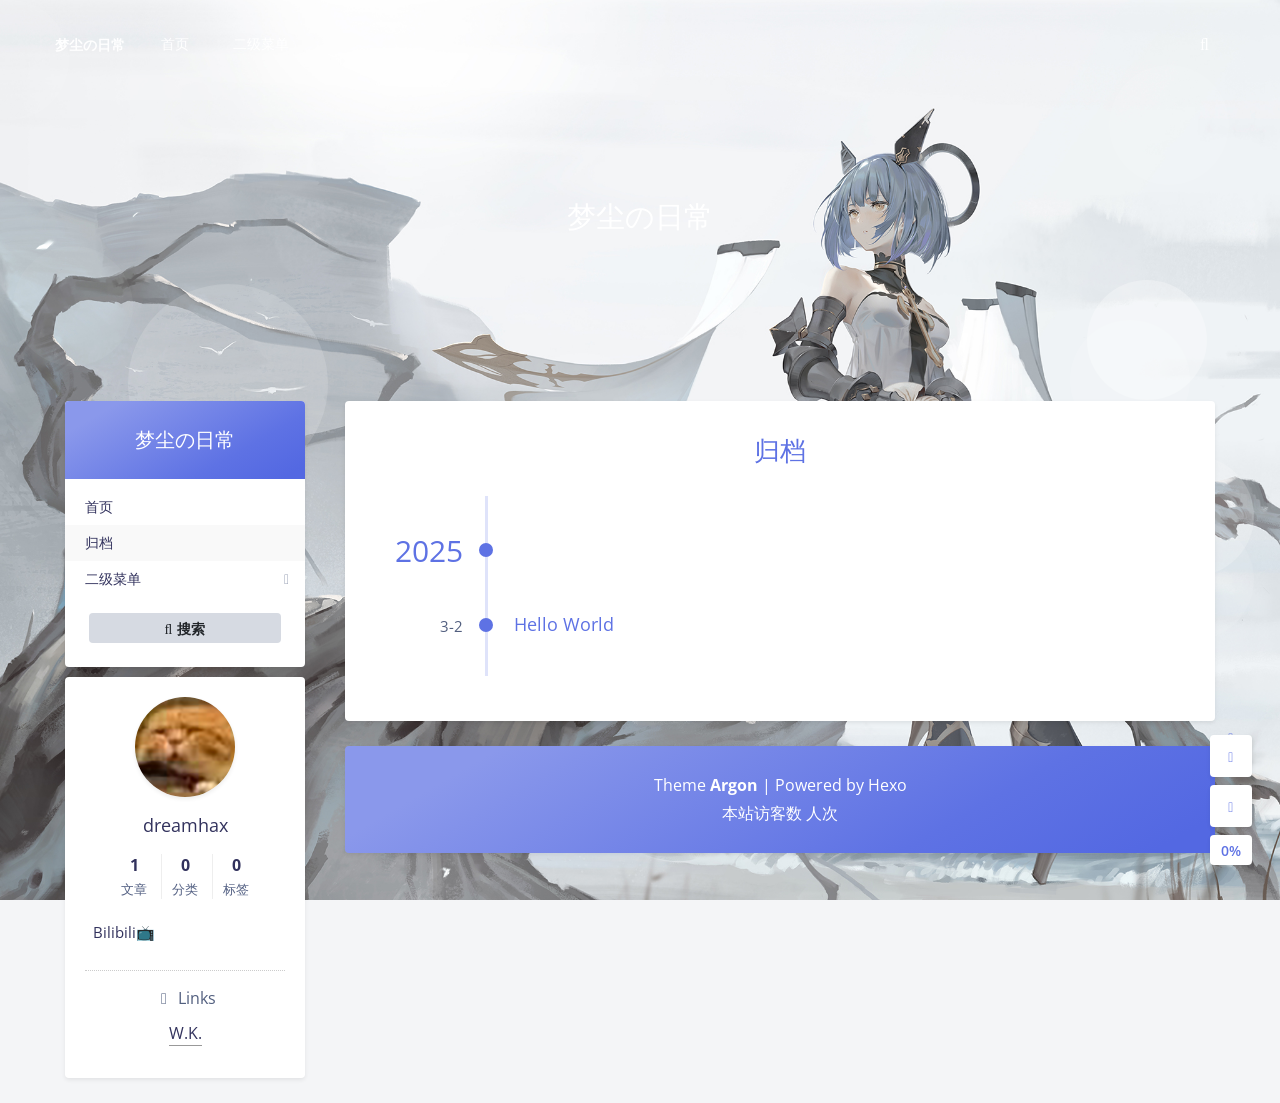
==== commit b5e8a50d: "Site updated: 2025-03-02 21:12:02" ====
--- a/archives/index.html
+++ b/archives/index.html
@@ -498,7 +498,7 @@
 									<div class="site-author-links">
 										
 											<div class='site-author-links-item'>
-												<a href="https://space.bilibili.com/109259717" rel='noopener' target='_blank'>Bilibili</a>
+												<a href="https://space.bilibili.com/109259717" rel='noopener' target='_blank'>Bilibili📺</a>
 											</div>
 										
 									</div>
